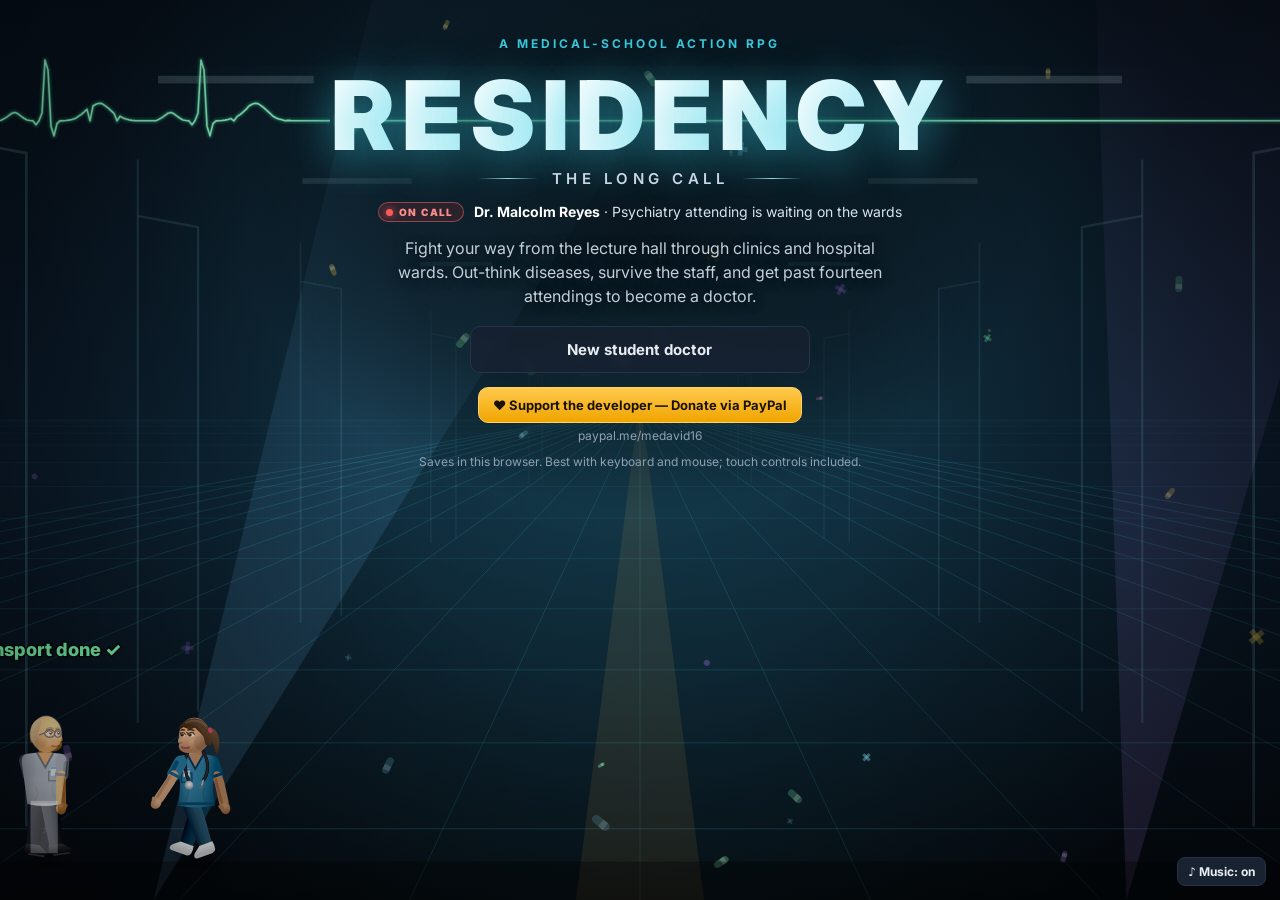
==== index.html @ 5d83636e "Residency: The Long Call — browser medical-school action RPG Playable single-file game (index.html) " ====
<!DOCTYPE html>
<html lang="en">
<head>
<meta charset="utf-8">
<meta name="viewport" content="width=device-width, initial-scale=1, maximum-scale=1">
<title>Residency — The Long Call</title>
<link rel="preconnect" href="https://fonts.googleapis.com">
<link href="https://fonts.googleapis.com/css2?family=Inter:wght@400;600;700;800;900&display=swap" rel="stylesheet">
<style>:root { --bg:#0b0f14; --card:#121a24; --card2:#182231; --line:#26344a; --text:#e8edf3; --muted:#8fa0b5; --acc:#38c6d9; --gold:#ffd54a; --bp:#c99bff; --red:#ff6b6b; --green:#42d392; }
* { box-sizing: border-box; }
html, body { margin: 0; height: 100%; background: var(--bg); color: var(--text); font-family: Inter, system-ui, -apple-system, Segoe UI, sans-serif; overflow: hidden; }
#game { position: fixed; inset: 0; display: block; cursor: none; }
.hidden { display: none !important; }
.screen { position: fixed; inset: 0; overflow: auto; z-index: 5; background: radial-gradient(1200px 700px at 30% 0%, #16304a 0%, #0b0f14 60%); }
.center { display: flex; align-items: center; justify-content: center; padding: 20px; }
h1, h2, h3, h4 { margin: 0 0 10px; }
h2 { font-size: 22px; } h3 { font-size: 15px; color: #cfd9e5; } h4 { font-size: 13px; color: var(--muted); margin-top: 14px; }
p { line-height: 1.5; margin: 8px 0; }
.muted { color: var(--muted); } .small { font-size: 12px; }
.gold { color: var(--gold); font-weight: 800; } .bp { color: var(--bp); font-weight: 800; }
.row { display: flex; gap: 8px; align-items: center; flex-wrap: wrap; margin-top: 10px; }
.row.end { justify-content: flex-end; }
.col { display: flex; flex-direction: column; gap: 10px; margin-top: 14px; }
.col.narrow { max-width: 340px; margin: 18px auto 10px; }
.grow { flex: 1; }
.btn { font: 700 13px Inter, system-ui, sans-serif; color: var(--text); background: var(--card2); border: 1px solid var(--line); border-radius: 10px; padding: 9px 14px; cursor: pointer; transition: transform .06s, background .15s, border-color .15s; }
.btn:hover:not(:disabled) { background: #20304a; border-color: #3a5170; }
.btn:active:not(:disabled) { transform: translateY(1px); }
.btn:disabled { opacity: .45; cursor: not-allowed; }
.btn.primary { background: linear-gradient(180deg, #2fb5c8, #1e8798); border-color: #38c6d9; color: #04161a; }
.btn.primary:hover:not(:disabled) { background: linear-gradient(180deg, #46cfe1, #2398ab); }
.btn.danger { background: #3a1820; border-color: #6b2a36; color: #ffb3bd; }
.btn.big { padding: 13px 18px; font-size: 15px; }
.btn.small { padding: 6px 10px; font-size: 12px; border-radius: 8px; }
.btn.on { border-color: var(--green); color: #9ff0c8; }
.pip { display: inline-block; background: var(--gold); color: #1a1400; border-radius: 99px; padding: 0 7px; font-size: 11px; margin-left: 4px; }

/* title */
.title-card { text-align: center; max-width: 660px; }
.eyebrow { letter-spacing: .25em; text-transform: uppercase; font-size: 12px; color: var(--acc); font-weight: 700; }
.logo { font-size: clamp(48px, 10vw, 96px); font-weight: 900; letter-spacing: .06em; margin: 6px 0 0; background: linear-gradient(180deg, #ffffff, #8fd9e6); -webkit-background-clip: text; background-clip: text; color: transparent; text-shadow: 0 10px 40px rgba(56,198,217,.25); }
.tag { font-size: 18px; color: #c9d6e3; font-weight: 600; margin-top: -4px; }
#title-art { width: min(600px, 92vw); height: auto; margin: 6px auto 0; display: block; }
.lede { color: #c2cfdc; max-width: 520px; margin: 4px auto; }

/* create */
.create-card { background: var(--card); border: 1px solid var(--line); border-radius: 16px; padding: 22px; width: min(720px, 96vw); box-shadow: 0 20px 60px rgba(0,0,0,.5); }
.create-grid { display: grid; grid-template-columns: 200px 1fr; gap: 22px; align-items: start; }
#cr-preview { background: #0e151e; border-radius: 12px; border: 1px solid var(--line); width: 200px; height: 260px; }
.create-form label { display: block; font-weight: 700; font-size: 12px; color: var(--muted); margin: 10px 0 6px; text-transform: uppercase; letter-spacing: .08em; }
.create-form input { width: 100%; margin-top: 6px; padding: 10px 12px; border-radius: 10px; border: 1px solid var(--line); background: #0e151e; color: var(--text); font: 600 15px Inter, sans-serif; text-transform: none; letter-spacing: 0; }
.segs { display: flex; gap: 8px; } .seg { flex: 1; font: 700 14px Inter; padding: 10px; border-radius: 10px; border: 1px solid var(--line); background: #0e151e; color: var(--text); cursor: pointer; }
.seg.on { border-color: var(--acc); background: #12303a; }
.swatches { display: flex; gap: 8px; flex-wrap: wrap; }
.swatch { width: 32px; height: 32px; border-radius: 50%; border: 2px solid rgba(255,255,255,.15); cursor: pointer; }
.swatch.on { border-color: #fff; box-shadow: 0 0 0 3px rgba(56,198,217,.6); }
@media (max-width: 600px) { .create-grid { grid-template-columns: 1fr; } #cr-preview { margin: 0 auto; display: block; } }

/* campus */
#campus { padding: 18px clamp(12px, 3vw, 36px) 30px; }
.campus-top { display: flex; align-items: center; gap: 14px; background: var(--card); border: 1px solid var(--line); border-radius: 14px; padding: 10px 16px; }
#cp-avatar { width: 70px; height: 90px; }
.who .h { font-size: 20px; font-weight: 800; }
.xpbar { width: 240px; max-width: 50vw; height: 7px; background: #0e151e; border-radius: 9px; margin-top: 6px; overflow: hidden; }
#cp-xp { height: 100%; background: linear-gradient(90deg, #d4a017, #ffe08a); }
.curs { display: flex; gap: 18px; font-size: 18px; }
.campus-actions { display: flex; gap: 10px; flex-wrap: wrap; margin: 14px 0; }
.map-h { margin-top: 8px; }
#map { display: grid; grid-template-columns: repeat(auto-fill, minmax(210px, 1fr)); gap: 12px; }
.node { position: relative; text-align: left; display: flex; flex-direction: column; gap: 4px; padding: 14px 14px 12px; border-radius: 14px; border: 1px solid var(--line); background: linear-gradient(160deg, var(--card2), var(--card)); color: var(--text); cursor: pointer; min-height: 116px; overflow: hidden; }
.node::before { content: ''; position: absolute; left: 0; top: 0; bottom: 0; width: 4px; background: var(--acc); }
.node.locked { opacity: .5; cursor: default; filter: grayscale(.7); }
.node.next { border-color: var(--acc); box-shadow: 0 0 0 1px var(--acc), 0 10px 30px rgba(0,0,0,.35); animation: glow 2s ease-in-out infinite; }
.node.done:hover, .node.next:hover { transform: translateY(-2px); }
.node.final { background: linear-gradient(160deg, #2a1840, #141022); }
@keyframes glow { 50% { box-shadow: 0 0 0 1px var(--acc), 0 0 26px rgba(255,255,255,.12); } }
.n-idx { font-size: 11px; font-weight: 800; color: var(--muted); letter-spacing: .1em; }
.n-title { font-weight: 800; font-size: 15px; }
.n-sub { font-size: 12px; color: var(--muted); }
.n-state { margin-top: auto; font-size: 12px; font-weight: 700; color: #bfe9f0; }
.node.done .n-state { color: var(--green); }
.legend { margin-top: 14px; max-width: 760px; }

/* modal */
#modal { position: fixed; inset: 0; z-index: 30; background: rgba(4,8,12,.62); display: flex; align-items: center; justify-content: center; padding: 16px; backdrop-filter: blur(3px); }
.modal-card { background: var(--card); border: 1px solid var(--line); border-radius: 16px; padding: 22px; width: min(560px, 96vw); max-height: 92vh; overflow: auto; box-shadow: 0 30px 80px rgba(0,0,0,.6); animation: pop .18s ease-out; }
@keyframes pop { from { transform: scale(.96); opacity: 0; } }
.tips { padding-left: 18px; line-height: 1.6; color: #cdd8e4; }
.finale { font-size: 40px; font-weight: 900; background: linear-gradient(180deg, #fff, #ffd54a); -webkit-background-clip: text; background-clip: text; color: transparent; }
.rewards { display: grid; grid-template-columns: repeat(3, 1fr); gap: 8px; margin: 12px 0 6px; }
.rewards div { background: var(--card2); border: 1px solid var(--line); border-radius: 10px; padding: 10px; display: flex; flex-direction: column; gap: 2px; }
.rewards span { font-size: 11px; color: var(--muted); text-transform: uppercase; letter-spacing: .08em; }
.loot { padding-left: 18px; margin: 6px 0; font-weight: 700; }
.q-head { display: flex; align-items: center; gap: 8px; border-left: 4px solid var(--acc); padding-left: 10px; }
.q-badge { background: var(--red); color: #200; font-weight: 900; font-size: 11px; padding: 3px 7px; border-radius: 6px; letter-spacing: .08em; }
.q-text { font-size: 18px; font-weight: 700; margin: 14px 0; }
.q-timer { height: 6px; background: #0e151e; border-radius: 6px; overflow: hidden; margin-bottom: 12px; }
#q-bar { height: 100%; width: 100%; background: linear-gradient(90deg, #ff6b6b, #ffd54a); transition: width .1s linear; }
.q-opts { display: flex; flex-direction: column; gap: 8px; }
.qopt { text-align: left; font: 600 14px Inter, sans-serif; color: var(--text); background: var(--card2); border: 1px solid var(--line); border-radius: 10px; padding: 11px 12px; cursor: pointer; display: flex; gap: 10px; align-items: center; }
.qopt:hover:not(:disabled) { border-color: var(--acc); }
.qopt .k { width: 24px; height: 24px; border-radius: 6px; background: #0e151e; display: inline-flex; align-items: center; justify-content: center; font-weight: 800; flex: none; }
.qopt.ruled { opacity: .35; text-decoration: line-through; }
.qopt.right { border-color: var(--green); background: #12301f; }
.qopt.wrong { border-color: var(--red); background: #351519; }
#q-result .good, #q-result .bad { margin-top: 12px; padding: 10px 12px; border-radius: 10px; line-height: 1.45; }
#q-result .good { background: #12301f; border: 1px solid #1f6b43; }
#q-result .bad { background: #351519; border: 1px solid #6b2a36; }

/* panel */
#panel { position: fixed; inset: 0; z-index: 20; background: rgba(4,8,12,.7); display: flex; align-items: stretch; justify-content: center; padding: clamp(6px, 2vw, 24px); backdrop-filter: blur(3px); }
.panel-card { width: min(1280px, 100%); background: var(--card); border: 1px solid var(--line); border-radius: 16px; display: flex; flex-direction: column; overflow: hidden; box-shadow: 0 30px 80px rgba(0,0,0,.6); }
.tabs { display: flex; gap: 6px; align-items: center; padding: 10px 12px; border-bottom: 1px solid var(--line); flex-wrap: wrap; background: #0f161f; }
.tab { font: 700 13px Inter; color: var(--muted); background: transparent; border: 1px solid transparent; border-radius: 9px; padding: 8px 12px; cursor: pointer; }
.tab.on { color: var(--text); background: var(--card2); border-color: var(--line); }
.cur { font-size: 15px; margin: 0 8px; }
#panel-body { padding: 14px; overflow: auto; flex: 1; }
.icard { border: 1px solid var(--line); border-top: 3px solid var(--tc); background: #0f1720; border-radius: 10px; padding: 10px 12px; }
.iname { color: var(--tc); font-weight: 800; font-size: 15px; }
.imeta { font-size: 12px; color: var(--muted); margin-top: 2px; }
.istats { list-style: none; padding: 0; margin: 8px 0 0; font-size: 13px; color: #a6ffb5; line-height: 1.55; }
.gear-grid { display: grid; grid-template-columns: 300px 1fr 1fr; grid-template-rows: auto auto; gap: 14px; }
.paper { grid-row: span 2; background: var(--card2); border: 1px solid var(--line); border-radius: 12px; padding: 12px; }
#gear-avatar { display: block; margin: 0 auto 8px; width: 160px; height: 200px; }
.slots { display: grid; grid-template-columns: 1fr 1fr; gap: 6px; }
.slot { text-align: left; border: 1px solid var(--line); border-left: 3px solid var(--tc); background: #0f1720; border-radius: 8px; padding: 7px 8px; color: var(--text); cursor: pointer; display: flex; flex-direction: column; gap: 2px; min-height: 52px; }
.slot.sel, .bagitem.sel { outline: 2px solid var(--acc); }
.sl { font-size: 10px; text-transform: uppercase; letter-spacing: .08em; color: var(--muted); font-weight: 800; }
.sn { font-size: 12px; font-weight: 700; color: var(--tc); }
.detail { display: flex; flex-direction: column; gap: 10px; }
.cmp { opacity: .85; }
.bag { background: var(--card2); border: 1px solid var(--line); border-radius: 12px; padding: 12px; }
.bag h3 { display: flex; align-items: center; gap: 10px; }
.baglist { display: grid; grid-template-columns: repeat(auto-fill, minmax(170px, 1fr)); gap: 6px; max-height: 330px; overflow: auto; }
.bagitem { text-align: left; border: 1px solid var(--line); border-left: 3px solid var(--tc); background: #0f1720; border-radius: 8px; padding: 7px 9px; color: var(--tc); font: 700 12px Inter; cursor: pointer; display: flex; flex-direction: column; gap: 2px; }
.bagitem small { color: var(--muted); font-weight: 600; }
.sheet { grid-column: 2 / span 2; background: var(--card2); border: 1px solid var(--line); border-radius: 12px; padding: 12px; columns: 2; column-gap: 24px; }
.sheet h3, .sheet h4, .stat-chips { column-span: all; }
.srow { display: flex; justify-content: space-between; font-size: 13px; padding: 4px 0; border-bottom: 1px dashed #24324a; break-inside: avoid; }
.stat-chips { display: flex; flex-wrap: wrap; gap: 6px; }
.stat-chips span { background: #0f1720; border: 1px solid var(--line); border-radius: 99px; padding: 4px 10px; font-size: 12px; }
@media (max-width: 980px) { .gear-grid { grid-template-columns: 1fr; } .paper { grid-row: auto; } .sheet { grid-column: auto; columns: 1; } }

.talent-head { display: flex; flex-direction: column; gap: 6px; margin-bottom: 12px; align-items: flex-start; }
.trees { display: grid; grid-template-columns: repeat(4, minmax(230px, 1fr)); gap: 12px; }
@media (max-width: 1100px) { .trees { grid-template-columns: repeat(2, 1fr); } }
@media (max-width: 600px) { .trees { grid-template-columns: 1fr; } }
.tree { background: var(--card2); border: 1px solid var(--line); border-top: 3px solid var(--tc); border-radius: 12px; padding: 10px; }
.tree.complete { box-shadow: 0 0 0 1px var(--tc), 0 0 24px rgba(255,255,255,.06); }
.th { display: flex; gap: 10px; align-items: center; margin-bottom: 8px; }
.ti { font-size: 26px; } .tpts { margin-left: auto; font-weight: 900; color: var(--tc); }
.trow { border-top: 1px dashed #2a3a52; padding-top: 8px; margin-top: 8px; display: flex; flex-direction: column; gap: 6px; }
.treq { font-size: 10px; text-transform: uppercase; letter-spacing: .1em; color: var(--muted); font-weight: 800; }
.tnode { background: #0f1720; border: 1px solid var(--line); border-radius: 9px; padding: 8px 9px; }
.tnode.has { border-color: var(--tc); }
.tnode.active { background: linear-gradient(160deg, #142030, #0f1720); }
.tnode.locked { opacity: .55; }
.tn-top { display: flex; justify-content: space-between; gap: 6px; font-size: 13px; }
.rk { color: var(--tc); font-weight: 900; }
.tn-desc { font-size: 12px; color: #b8c6d6; margin-top: 3px; line-height: 1.4; }
.tnode .row { margin-top: 6px; }

.shop { display: grid; grid-template-columns: 1fr 320px; gap: 14px; }
@media (max-width: 900px) { .shop { grid-template-columns: 1fr; } }
.stock { display: grid; grid-template-columns: repeat(auto-fill, minmax(230px, 1fr)); gap: 10px; }
.stock .row { justify-content: space-between; }
.cons { display: flex; gap: 12px; align-items: center; background: #1c1610; border: 1px solid #4a3620; border-radius: 10px; padding: 10px 12px; margin-bottom: 12px; flex-wrap: wrap; }
.cons > div { flex: 1; min-width: 200px; }
.shop-sell { background: var(--card2); border: 1px solid var(--line); border-radius: 12px; padding: 12px; max-height: 70vh; overflow: auto; }
.sellrow { display: flex; justify-content: space-between; align-items: center; gap: 8px; padding: 6px 0; border-bottom: 1px dashed #24324a; font-size: 12px; color: var(--tc); font-weight: 700; }

.eff { color: #8fa0b5; font-weight: 600; font-size: 12px; margin-left: 4px; }
.stat-chips i { color: #8fd9e6; font-style: normal; font-size: 11px; }
.shop-head { display: flex; align-items: center; gap: 8px; flex-wrap: wrap; }
.shop-head h3 { margin: 0; }
.stock { grid-template-columns: repeat(auto-fill, minmax(210px, 1fr)); max-height: 66vh; overflow: auto; padding-right: 4px; }
.tablewrap { overflow-x: auto; }
.gtable { width: 100%; border-collapse: collapse; font-size: 13px; }
.gtable th { text-align: left; font-size: 11px; text-transform: uppercase; letter-spacing: .06em; color: var(--muted); padding: 8px; border-bottom: 1px solid var(--line); }
.gtable td { padding: 8px; border-bottom: 1px dashed #24324a; vertical-align: top; }
.gtable tr:hover td { background: #142030; }
.nowrap { white-space: nowrap; }
.guide-2 { display: grid; grid-template-columns: 1.2fr 1fr; gap: 18px; margin-top: 18px; }
@media (max-width: 900px) { .guide-2 { grid-template-columns: 1fr; } }
.music-btn { position: fixed; right: 14px; bottom: 14px; z-index: 40; }

.segs.wrap { flex-wrap: wrap; } .seg.sm { flex: 0 0 auto; padding: 7px 11px; font-size: 12px; }

.donate { display: inline-flex; align-items: center; gap: 6px; text-decoration: none; margin-top: 4px; background: linear-gradient(180deg, #ffc94d, #f0a500); border-color: #ffd36b; color: #1a1200; }
.donate:hover { background: linear-gradient(180deg, #ffd770, #f5b21f) !important; border-color: #ffe08a !important; }
.donate-url { margin-top: 4px; }

/* ---------- animated title ---------- */
#title { display: flex; flex-direction: column; align-items: center; justify-content: flex-start; padding: max(4vh, 18px) 16px calc(max(26px, 4.5vh) + 190px); background: #07111c; }
#title-bg { position: fixed; inset: 0; z-index: 0; display: block; }
#title .title-card { position: relative; z-index: 1; }
.logo { display: inline-flex; gap: .01em; transform-origin: 50% 60%; transition: transform .12s ease-out, filter .2s; }
.logo .lt { display: inline-block; background: linear-gradient(100deg, #ffffff 0%, #bff3fb 35%, #ffffff 45%, #7fd8e8 60%, #ffffff 100%); background-size: 300% 100%; -webkit-background-clip: text; background-clip: text; color: transparent; animation: shimmer 5s linear infinite; animation-delay: calc(var(--i) * -0.12s); filter: drop-shadow(0 6px 24px rgba(56,198,217,.35)); }
.logo.intro .lt { animation: dropin .7s cubic-bezier(.2,1.4,.4,1) both, shimmer 5s linear infinite; animation-delay: calc(var(--i) * 70ms), calc(var(--i) * -0.12s); }
.logo.beat { animation: beat .32s ease-out; }
@keyframes dropin { 0% { transform: translateY(-80px) scale(1.6) rotate(-8deg); opacity: 0; filter: blur(8px); } 100% { transform: none; opacity: 1; } }
@keyframes shimmer { from { background-position: 150% 0; } to { background-position: -150% 0; } }
@keyframes beat { 0% { transform: scale(1); } 18% { transform: scale(1.055); filter: drop-shadow(0 0 22px rgba(60,255,170,.55)); } 45% { transform: scale(.995); } 65% { transform: scale(1.02); } 100% { transform: scale(1); } }
.tag { display: flex; align-items: center; justify-content: center; gap: 14px; letter-spacing: .3em; text-transform: uppercase; font-size: 15px; animation: fadeup .8s .75s both; }
.tag-line { width: 60px; height: 1px; background: linear-gradient(90deg, transparent, #8fd9e6, transparent); }
.eyebrow { animation: fadeup .6s .1s both; }
.lede { animation: fadeup .8s .95s both; text-shadow: 0 2px 12px rgba(0,0,0,.8); }
#title .col, #title .donate, #title .donate-url, #title .muted.small { animation: fadeup .8s 1.1s both; }
@keyframes fadeup { from { opacity: 0; transform: translateY(14px); } }
#title-ticker { min-height: 30px; margin: 14px auto 2px; font-size: 14px; color: #d6e2ee; opacity: 0; transform: translateY(6px); transition: opacity .45s, transform .45s; }
#title-ticker.show { opacity: 1; transform: none; }
#title-ticker b { color: #ffffff; }
.oncall { display: inline-flex; align-items: center; gap: 6px; font-size: 10px; font-weight: 900; letter-spacing: .14em; color: #ff8a8a; border: 1px solid rgba(255,107,107,.5); background: rgba(255,60,60,.12); border-radius: 99px; padding: 3px 9px 3px 7px; margin-right: 6px; vertical-align: 1px; }
.oncall i { width: 7px; height: 7px; border-radius: 50%; background: #ff5a5a; box-shadow: 0 0 8px #ff5a5a; animation: blink 1s infinite; }
@keyframes blink { 50% { opacity: .25; } }
#title .btn.big { backdrop-filter: blur(4px); background: rgba(24,34,49,.82); }
#title .btn.primary.big { background: linear-gradient(180deg, #2fb5c8, #1e8798); }
#title-new:hover { box-shadow: 0 0 0 1px #38c6d9, 0 0 24px rgba(56,198,217,.35); }
.glowpulse { animation: glowpulse 2.2s ease-in-out infinite !important; }
@keyframes glowpulse { 50% { box-shadow: 0 0 0 1px #6fe3f3, 0 0 30px rgba(56,198,217,.55); } }
.donate { animation: none; }
@media (prefers-reduced-motion: reduce) { .logo .lt, .logo.intro .lt, .logo.beat { animation: none !important; } }
@media (max-height: 640px) { #title .lede { display: none; } }

#title .title-card::before { content: ''; position: absolute; inset: -40px -80px -30px; z-index: -1; background: radial-gradient(ellipse at 50% 45%, rgba(5,10,16,.72) 0%, rgba(5,10,16,.45) 45%, rgba(5,10,16,0) 72%); pointer-events: none; }
</style>
</head>
<body>
<canvas id="game"></canvas>

<section id="title" class="screen hidden-scroll">
  <canvas id="title-bg"></canvas>
  <div class="title-card">
    <div class="eyebrow">A medical-school action RPG</div>
    <h1 class="logo">RESIDENCY</h1>
    <div class="tag"><span class="tag-line"></span>The Long Call<span class="tag-line"></span></div>
    <div id="title-ticker"></div>
    <p class="lede">Fight your way from the lecture hall through clinics and hospital wards. Out-think diseases, survive the staff, and get past fourteen attendings to become a doctor.</p>
    <div class="col narrow">
      <button class="btn primary big hidden glowpulse" id="title-continue">Continue</button>
      <button class="btn big" id="title-new">New student doctor</button>
    </div>
    <a class="btn donate" href="https://paypal.me/medavid16" target="_blank" rel="noopener noreferrer">♥ Support the developer — Donate via PayPal</a>
    <p class="muted small donate-url">paypal.me/medavid16</p>
    <p class="muted small">Saves in this browser. Best with keyboard and mouse; touch controls included.</p>
  </div>
</section>

<section id="create" class="screen center hidden">
  <div class="create-card">
    <h2>Create your student doctor</h2>
    <div class="create-grid">
      <canvas id="cr-preview" width="200" height="260"></canvas>
      <div class="create-form">
        <label>Name<input id="cr-name" maxlength="22" autocomplete="off"></label>
        <label>Student</label><div id="cr-gender" class="segs"></div>
        <label>Skin tone</label><div id="cr-skin" class="swatches"></div>
        <label>Hair style</label><div id="cr-style" class="segs wrap"></div>
        <label>Hair color</label><div id="cr-hair" class="swatches"></div>
        <label>Scrubs</label><div id="cr-scrub" class="swatches"></div>
      </div>
    </div>
    <div class="row end"><button class="btn" id="cr-back">Back</button><button class="btn primary" id="cr-go">Start medical school</button></div>
  </div>
</section>

<section id="campus" class="screen hidden">
  <header class="campus-top">
    <canvas id="cp-avatar" width="70" height="90"></canvas>
    <div class="who"><div id="cp-name" class="h"></div><div id="cp-sub" class="muted small"></div><div class="xpbar"><div id="cp-xp"></div></div></div>
    <div class="grow"></div>
    <div class="curs"><span id="cp-money" class="gold"></span><span id="cp-bp" class="bp"></span></div>
  </header>
  <div class="campus-actions">
    <button class="btn primary" id="btn-next">▶ Next rotation</button>
    <button class="btn" id="btn-gear">Character & Gear</button>
    <button class="btn" id="btn-talents">Talents</button>
    <button class="btn" id="btn-shop">Shop</button>
    <span class="grow"></span>
    <button class="btn" id="btn-menu">Title screen</button>
  </div>
  <h3 class="map-h">Your path to becoming a doctor</h3>
  <div id="map"></div>
  <div class="legend muted small">Classroom → Clinics (Pediatrics, Psychiatry, Family Medicine) → Hospital rotations in a random order → Neurosurgery. Cleared rotations can be replayed for money, Brain Power and gear.</div>
</section>

<div id="hud-layer" class="hidden"></div>
<section id="panel" class="hidden"><div class="panel-card"><div id="panel-tabs" class="tabs"></div><div id="panel-body"></div></div></section>
<div id="modal" class="hidden"></div>
<button class="btn small music-btn music-label" id="music-btn" onclick="Music.start();Music.toggle()">♪ Music: on</button>

<script>
// ===================== RESIDENCY — GAME DATA =====================
'use strict';

const MAX_LEVEL = 30;           // level cap; 1 talent rank per level -> 30 ranks = 2 full trees
const TREE_POINTS = 15;         // ranks to complete one tree

// ---------- STATS (every gear piece rolls exactly 3) ----------
const STATS = {
  knowledge: { name: 'Knowledge', desc: '+1% damage per point', per: 1.0 },
  stamina:   { name: 'Stamina',   desc: '+5 max HP per point', per: 3.0 },
  insight:   { name: 'Insight',   desc: '+0.5% critical chance per point', per: 0.8 },
  dexterity: { name: 'Dexterity', desc: '+1% attack speed per point', per: 0.9 },
  focus:     { name: 'Focus',     desc: '+0.7% cooldown reduction per point (max 50%)', per: 0.8 },
  composure: { name: 'Composure', desc: '+0.5% damage reduction per point (max 60%)', per: 0.8 },
  reflexes:  { name: 'Reflexes',  desc: '+0.6% move speed per point', per: 0.8 },
  charisma:  { name: 'Charisma',  desc: '+1% money found per point', per: 1.2 },
  empathy:   { name: 'Empathy',   desc: '+0.15 HP regenerated per second per point', per: 1.0 },
};
const STAT_KEYS = Object.keys(STATS);
const STAT_INFO = {
  knowledge: { effect: v => `+${v}% damage`, does: 'Raises the damage of every attack and skill.', cap: 'None', talents: 'Evidence-Based, Sharp Scalpel' },
  stamina:   { effect: v => `+${v * 5} max HP`, does: 'Adds maximum health.', cap: 'None', talents: 'Empathy (+% max HP)' },
  insight:   { effect: v => `+${(v * 0.5).toFixed(1)}% crit chance`, does: 'Chance for a hit to critically strike (150% damage by default).', cap: '75% total crit chance', talents: 'Pattern Recognition, Lucid Recall (crit damage)' },
  dexterity: { effect: v => `+${v}% attack speed`, does: 'Fires your basic attack faster (base: 3 per second).', cap: 'None', talents: 'Steady Hands' },
  focus:     { effect: v => `+${(v * 0.7).toFixed(1)}% cooldown reduction`, does: 'Shortens skill cooldowns.', cap: '50% from gear, 60% with talents', talents: 'Pharmacokinetics' },
  composure: { effect: v => `+${(v * 0.5).toFixed(1)}% damage reduction`, does: 'Reduces all damage you take.', cap: '60% from gear, 70% with talents', talents: 'Sterile Field, Unflappable, Healing Presence' },
  reflexes:  { effect: v => `+${(v * 0.6).toFixed(1)}% move speed`, does: 'Makes you move faster, which helps you dodge.', cap: 'None', talents: 'Scrubbed In' },
  charisma:  { effect: v => `+${v}% money found`, does: 'Increases money dropped by enemies and bosses.', cap: 'None', talents: 'Shared Decision-Making' },
  empathy:   { effect: v => `+${(v * 0.15).toFixed(1)} HP/sec regen`, does: 'Regenerates health every second.', cap: 'None', talents: 'Active Listening' },
};

// ---------- GEAR ----------
const SLOTS = ['head', 'shirt', 'pants', 'shoes', 'stethoscope', 'wrist', 'ringL', 'ringR'];
const SLOT_NAMES = { head: 'Head', shirt: 'Shirt', pants: 'Pants', shoes: 'Shoes', stethoscope: 'Stethoscope', wrist: 'Wrist', ringL: 'Left Ring', ringR: 'Right Ring' };
// item "type" -> which slot(s) accept it
const ITEM_TYPES = {
  head:        { slots: ['head'],        bases: ['Bouffant Cap', 'Surgical Scrub Cap', 'LED Headlamp', 'ENT Head Mirror', 'Surgical Loupes'], favored: ['insight', 'focus', 'knowledge'] },
  shirt:       { slots: ['shirt'],       bases: ['Student Scrub Top', 'Short White Coat', 'Fluid-Resistant Scrub Top', 'Long White Coat', 'Lead Apron'], favored: ['stamina', 'composure', 'empathy'] },
  pants:       { slots: ['pants'],       bases: ['Drawstring Scrub Pants', 'Jogger Scrub Pants', 'Cargo Scrub Pants', 'Antimicrobial Scrub Pants', 'Isolation-Grade Scrub Pants'], favored: ['stamina', 'reflexes', 'composure'] },
  shoes:       { slots: ['shoes'],       bases: ['Disposable Shoe Covers', 'Nursing Sneakers', 'Hospital Clogs', 'Compression-Sock Runners', 'Orthopedic OR Clogs'], favored: ['reflexes', 'dexterity', 'stamina'] },
  stethoscope: { slots: ['stethoscope'], bases: ['Disposable Stethoscope', 'Single-Head Stethoscope', 'Dual-Head Stethoscope', 'Cardiology Stethoscope', 'Electronic Stethoscope'], favored: ['knowledge', 'insight', 'dexterity'] },
  wrist:       { slots: ['wrist'],       bases: ['Silicone Wristband', 'Watch with Second Hand', 'Activity Tracker', 'Carpal Tunnel Brace', 'Pager-Sync Smartwatch'], favored: ['dexterity', 'focus', 'reflexes'] },
  ring:        { slots: ['ringL', 'ringR'], bases: ['Silicone Surgeon Band', 'Caduceus Ring', 'Pulse-Oximeter Ring', 'Rod of Asclepius Ring', 'Sleep-Tracking Smart Ring'], favored: ['charisma', 'empathy', 'insight'] },
};
const LEGENDARIES = {
  head: ["Cushing's Loupes"], shirt: ["Osler's White Coat"], pants: ["Halsted's Residency Scrubs"],
  shoes: ['Clogs of the 36-Hour Call'], stethoscope: ["Laennec's Wooden Cylinder"],
  wrist: ["Apgar's Stopwatch"], ring: ['Signet of Asclepius', "Hygieia's Band"],
};
const MAGIC_PREFIX = ['Sterile', 'Autoclaved', 'Hypoallergenic', 'Antimicrobial', 'Ergonomic', 'Evidence-Based', 'Fluid-Resistant', 'Latex-Free'];
const RARE_SUFFIX = ['of the Night Float', 'of Grand Rounds', 'of the Chief Resident', 'of Triage', 'of the Code Team', 'of Clinical Excellence', 'of the Golden Hour', 'of Morbidity & Mortality'];
const TIERS = [
  { name: 'Normal',    color: '#c9ced6', mult: 1.0, price: 1,   weight: 73 },
  { name: 'Magic',     color: '#5aa2ff', mult: 1.5, price: 2.6, weight: 12 },
  { name: 'Rare',      color: '#ffd54a', mult: 2.2, price: 6,   weight: 8 },
  { name: 'Legendary', color: '#ff8a2a', mult: 3.2, price: 16,  weight: 4 },
];

// ---------- CONSUMABLES (bought with money) ----------
const CONSUMABLES = [
  { id: 'coffee', name: 'Call-Room Coffee', desc: 'Restores 35% HP (press Q). Carry up to 5.', price: 25 },
];

// ---------- TALENT TREES (bought with Brain Power) ----------
// Row requirement = ranks already spent in that tree. Costs rise per row.
const ROW_REQ = [0, 3, 7, 14];
const ROW_COST = [2, 3, 4, 6];
const TREES = [
  { id: 'diag', name: 'Diagnostician', color: '#4fa3ff', icon: '🧠', blurb: 'Critical hits, damage, and an edge when attendings pimp you.',
    nodes: [
      { id: 'pattern', row: 0, name: 'Pattern Recognition', max: 3, desc: r => `+${5*r}% critical chance` },
      { id: 'ebm',     row: 0, name: 'Evidence-Based',      max: 3, desc: r => `+${6*r}% all damage` },
      { id: 'ddx',     row: 1, name: 'Differential Diagnosis', max: 1, active: true, desc: () => 'ACTIVE: Mark every enemy near you for 6s. Marked enemies take +40% damage. 14s cooldown.' },
      { id: 'pearls',  row: 1, name: 'Clinical Pearls',     max: 3, desc: r => `+${10*r}% Brain Power found, +${4*r}s to answer attending questions` },
      { id: 'ruleout', row: 2, name: 'Rule Out',            max: 2, desc: r => `Eliminate ${r} wrong answer${r>1?'s':''} on every attending question` },
      { id: 'recall',  row: 2, name: 'Lucid Recall',        max: 2, desc: r => `+${25*r}% critical damage` },
      { id: 'grand',   row: 3, name: 'Grand Rounds',        max: 1, active: true, desc: () => 'ULTIMATE: Fire 18 piercing knowledge bolts in every direction (300% damage each). 20s cooldown.' },
    ] },
  { id: 'surg', name: 'Surgeon', color: '#ff5a5a', icon: '🔪', blurb: 'Fast hands, dashes, and close-quarters scalpel work.',
    nodes: [
      { id: 'steady',  row: 0, name: 'Steady Hands',   max: 3, desc: r => `+${8*r}% attack speed` },
      { id: 'sharp',   row: 0, name: 'Sharp Scalpel',  max: 3, desc: r => `+${12*r}% scalpel skill damage, +${4*r}% all damage` },
      { id: 'incision',row: 1, name: 'Incision',       max: 1, active: true, desc: () => 'ACTIVE: Dash toward the cursor, slicing everything in your path (250% damage). 6s cooldown.' },
      { id: 'sterile', row: 1, name: 'Sterile Field',  max: 3, desc: r => `+${4*r}% damage reduction` },
      { id: 'hemo',    row: 2, name: 'Hemostasis',     max: 2, desc: r => `Scalpel hits heal you for ${1.5*r}% max HP` },
      { id: 'scrubbed',row: 2, name: 'Scrubbed In',    max: 2, desc: r => `+${8*r}% move speed` },
      { id: 'suture',  row: 3, name: 'Suture Storm',   max: 1, active: true, desc: () => 'ULTIMATE: Spin for 3s, slashing all nearby enemies 8 times per second. 18s cooldown.' },
    ] },
  { id: 'bed', name: 'Bedside Manner', color: '#42d392', icon: '🤝', blurb: 'Survive the long shifts: health, healing, and calming the crowd.',
    nodes: [
      { id: 'empath',  row: 0, name: 'Empathy',            max: 3, desc: r => `+${10*r}% max HP` },
      { id: 'listen',  row: 0, name: 'Active Listening',   max: 3, desc: r => `Regenerate ${(0.4*r).toFixed(1)}% max HP per second` },
      { id: 'reassure',row: 1, name: 'Reassurance',        max: 1, active: true, desc: () => 'ACTIVE: Calm everyone near you — enemies are stunned for 2.5s. 12s cooldown.' },
      { id: 'sdm',     row: 1, name: 'Shared Decision-Making', max: 3, desc: r => `+${10*r}% money found` },
      { id: 'alliance',row: 2, name: 'Therapeutic Alliance', max: 2, desc: r => `Coffee heals ${25*r}% more` },
      { id: 'compose', row: 2, name: 'Unflappable',        max: 2, desc: r => `${10*r}% chance to ignore incoming damage` },
      { id: 'presence',row: 3, name: 'Healing Presence',   max: 1, active: true, desc: () => 'ULTIMATE: Heal 40% HP and take 50% less damage for 6s. 25s cooldown.' },
    ] },
  { id: 'pharm', name: 'Pharmacology', color: '#b57bff', icon: '💊', blurb: 'Ranged spread, damage over time, and shorter cooldowns.',
    nodes: [
      { id: 'pk',      row: 0, name: 'Pharmacokinetics', max: 3, desc: r => `-${6*r}% skill cooldowns` },
      { id: 'bioavail',row: 0, name: 'Bioavailability',  max: 3, desc: r => `+${8*r}% basic attack damage` },
      { id: 'spray',   row: 1, name: 'Broad-Spectrum Spray', max: 1, active: true, desc: () => 'ACTIVE: Fire a cone of 9 pills (90% damage each) that poison targets for 3s. 5s cooldown.' },
      { id: 'halflife',row: 1, name: 'Half-Life',        max: 3, desc: r => `Poison deals +${20*r}% damage and lasts longer` },
      { id: 'loading', row: 2, name: 'Loading Dose',     max: 2, desc: r => `Basic attacks fire ${r} extra projectile${r>1?'s':''}` },
      { id: 'synergy', row: 2, name: 'Drug Synergy',     max: 2, desc: r => `+${10*r}% damage to poisoned enemies` },
      { id: 'codecart',row: 3, name: 'Code Cart',        max: 1, active: true, desc: () => 'ULTIMATE: Drop a medication cloud at the cursor for 5s that damages and slows enemies. 20s cooldown.' },
    ] },
];
const ACTIVE_SKILLS = {
  ddx:      { name: 'Differential Diagnosis', cd: 14, icon: '🔍', tree: 'diag' },
  grand:    { name: 'Grand Rounds',           cd: 20, icon: '📚', tree: 'diag' },
  incision: { name: 'Incision',               cd: 6,  icon: '🔪', tree: 'surg' },
  suture:   { name: 'Suture Storm',           cd: 18, icon: '🌀', tree: 'surg' },
  reassure: { name: 'Reassurance',            cd: 12, icon: '🫶', tree: 'bed' },
  presence: { name: 'Healing Presence',       cd: 25, icon: '✚',  tree: 'bed' },
  spray:    { name: 'Broad-Spectrum Spray',   cd: 5,  icon: '💊', tree: 'pharm' },
  codecart: { name: 'Code Cart',              cd: 20, icon: '🧪', tree: 'pharm' },
};

// ---------- ENEMIES (hospital personnel, patients) ----------
// look: palette used by the renderer. beh: AI behavior.
const ENEMIES = {
  patient:     { name: 'Patient',               hp: 34, spd: 70,  dmg: 8,  beh: 'melee', look: { top: '#a9c8e8', bottom: '#a9c8e8', gown: true }, xp: 10, cash: 4, cured: 'Treated ✓' },
  stdpatient:  { name: 'Standardized Patient',  hp: 28, spd: 80,  dmg: 6,  beh: 'melee', look: { top: '#7a8a9e', bottom: '#3b4250' }, xp: 8, cash: 3, cured: 'Case closed ✓', attack: 'Vague History' },
  classmate:   { name: 'Gunner Classmate',      hp: 24, spd: 85,  dmg: 6,  beh: 'ranged', range: 260, rate: 1.8, proj: { name: 'Gunner Question', color: '#ffd54a', spd: 300, r: 6 }, look: { top: '#4b6b4f', bottom: '#2f3540', backpack: true }, xp: 8, cash: 3, cured: 'Out-studied ✓' },
  nurse:       { name: 'Charge Nurse',          hp: 30, spd: 95,  dmg: 6,  beh: 'ranged', range: 280, rate: 1.4, proj: { name: 'Page', color: '#7fe3ff', spd: 420, r: 5 }, look: { top: '#1f3a6b', bottom: '#1f3a6b' }, xp: 11, cash: 4, cured: 'Orders clarified ✓' },
  ma:          { name: 'Medical Assistant',     hp: 26, spd: 100, dmg: 5,  beh: 'melee', look: { top: '#6a4a9e', bottom: '#6a4a9e' }, xp: 9, cash: 3, cured: 'Rooming done ✓', attack: 'Patient Roomed!' },
  family:      { name: 'Family Member',         hp: 60, spd: 65,  dmg: 11, beh: 'melee', look: { top: 'random', bottom: '#384152' }, xp: 14, cash: 6, cured: 'Updated & satisfied ✓', attack: 'Demands an Update!' },
  pharmacist:  { name: 'Pharmacist',            hp: 32, spd: 80,  dmg: 7,  beh: 'ranged', range: 300, rate: 2.0, proj: { name: 'Drug Interaction Alert', color: '#7dff9b', spd: 300, r: 7, slow: 0.5 }, look: { top: '#f2f4f7', bottom: '#2b5c45', coat: true }, xp: 12, cash: 5, cured: 'Order verified ✓' },
  labtech:     { name: 'Lab Technician',        hp: 30, spd: 80,  dmg: 9,  beh: 'lobber', range: 320, rate: 2.4, proj: { name: 'Hemolyzed Sample', color: '#d0304a', spd: 260, r: 7 }, look: { top: '#7b3fa0', bottom: '#7b3fa0' }, xp: 12, cash: 5, cured: 'Sample accepted ✓' },
  radtech:     { name: 'Radiology Technician',  hp: 38, spd: 70,  dmg: 14, beh: 'zoner', range: 360, rate: 3.0, look: { top: '#5d6670', bottom: '#2c3e5c', apron: true }, xp: 14, cash: 5, cured: 'Images acquired ✓', attack: 'Radiation Zone' },
  phleb:       { name: 'Phlebotomist',          hp: 26, spd: 125, dmg: 7,  beh: 'melee', drain: true, look: { top: '#7a1f2b', bottom: '#7a1f2b' }, xp: 11, cash: 4, cured: 'Draw complete ✓', attack: 'Needle Stick' },
  exec:        { name: 'Hospital Executive',    hp: 44, spd: 75,  dmg: 8,  beh: 'ranged', range: 300, rate: 2.2, proj: { name: 'Budget Cut', color: '#9cff6b', spd: 330, r: 8, steal: true }, look: { top: '#1c1f26', bottom: '#1c1f26', suit: '#b3202a' }, xp: 16, cash: 12, cured: 'Metrics met ✓' },
  lawyer:      { name: 'Malpractice Attorney',  hp: 70, spd: 70,  dmg: 9,  beh: 'ranged', range: 320, rate: 2.0, proj: { name: 'Subpoena', color: '#fff3c4', spd: 360, r: 7, root: 0.9 }, look: { top: '#3a3d45', bottom: '#3a3d45', suit: '#2c5aa0', briefcase: true }, xp: 22, cash: 10, cured: 'Case dismissed ✓', elite: true },
  insurance:   { name: 'Insurance Reviewer',    hp: 36, spd: 65,  dmg: 4,  beh: 'ranged', range: 300, rate: 3.0, proj: { name: 'Prior Auth Denied', color: '#ff9f43', spd: 280, r: 8, root: 1.4 }, look: { top: '#c9b48a', bottom: '#4a4237' }, xp: 13, cash: 5, cured: 'Approved ✓' },
  casemgr:     { name: 'Case Manager',          hp: 40, spd: 90,  dmg: 8,  beh: 'melee', look: { top: '#1f7f7a', bottom: '#2a2f3a' }, xp: 12, cash: 5, cured: 'Discharge planned ✓', attack: 'Discharge by Noon!' },
  rt:          { name: 'Respiratory Therapist', hp: 32, spd: 85,  dmg: 7,  beh: 'ranged', range: 260, rate: 1.6, proj: { name: 'Nebulizer Mist', color: '#c8f0ff', spd: 260, r: 9 }, look: { top: '#3c7a5a', bottom: '#3c7a5a' }, xp: 12, cash: 4, cured: 'Airway secured ✓' },
  transporter: { name: 'Patient Transporter',   hp: 40, spd: 80,  dmg: 12, beh: 'charger', look: { top: '#6b7280', bottom: '#2a2f3a' }, xp: 13, cash: 4, cured: 'Transport done ✓', attack: 'Gurney Rush' },
  clerk:       { name: 'Unit Clerk',            hp: 28, spd: 80,  dmg: 5,  beh: 'ranged', range: 280, rate: 1.5, proj: { name: 'Missing Signature', color: '#ffffff', spd: 340, r: 5 }, look: { top: '#8a5a8f', bottom: '#2a2f3a' }, xp: 10, cash: 4, cured: 'Chart signed ✓' },
  resident:    { name: 'Resident',              hp: 40, spd: 100, dmg: 8,  beh: 'melee', look: { top: '#7fb2d9', bottom: '#7fb2d9' }, xp: 10, cash: 3, cured: 'Signed out ✓', attack: 'Scut Work' },
};

// ---------- SPECIALTIES / BOSSES ----------
// patterns: ring, volley, dash, summon, zones, spiral
const SPECIALTIES = {
  peds: { name: 'Pediatrics', boss: 'Dr. Rosa Alvarez', setting: 'clinic', place: "Children's Clinic", accent: '#ffb347',
    diseases: ['Croup', 'RSV Bronchiolitis', 'Acute Otitis Media', 'Hand-Foot-Mouth', 'Strep Pharyngitis', 'Gastroenteritis'],
    staff: ['patient', 'patient', 'family', 'ma', 'nurse', 'phleb'],
    attacks: { ring: 'Vaccine Schedule', volley: 'Growth Chart Volley', summon: 'Toddler Tantrum', zones: 'Sticker Reward' },
    q: [
      { q: 'Most common cause of bronchiolitis in infants?', a: ['Respiratory syncytial virus', 'Influenza A', 'Haemophilus influenzae type b', 'Mycoplasma pneumoniae'], why: 'RSV is the leading cause of bronchiolitis in infants.' },
      { q: 'A "steeple sign" on AP neck X-ray suggests:', a: ['Croup', 'Epiglottitis', 'Foreign body aspiration', 'Retropharyngeal abscess'], why: 'Subglottic narrowing (steeple sign) is classic for croup; epiglottitis shows a "thumbprint" sign.' },
      { q: 'First-line antibiotic for acute otitis media in a healthy toddler with no allergies?', a: ['High-dose amoxicillin', 'Azithromycin', 'Ciprofloxacin drops', 'Doxycycline'], why: 'High-dose amoxicillin is first-line for AOM when antibiotics are indicated.' },
      { q: 'Initial treatment for Kawasaki disease?', a: ['IVIG plus aspirin', 'Oral prednisone alone', 'Penicillin G', 'Observation only'], why: 'IVIG with aspirin reduces the risk of coronary artery aneurysms.' },
    ] },
  psych: { name: 'Psychiatry', boss: 'Dr. Malcolm Reyes', setting: 'clinic', place: 'Behavioral Health Unit', accent: '#9fa8ff',
    diseases: ['Delirium', 'Alcohol Withdrawal', 'Panic Attack', 'Serotonin Syndrome', 'Lithium Toxicity', 'Catatonia'],
    staff: ['patient', 'patient', 'nurse', 'family', 'pharmacist', 'casemgr'],
    attacks: { ring: 'Mental Status Exam', spiral: 'Flight of Ideas', summon: 'Group Therapy', volley: 'Free Association' },
    q: [
      { q: 'Clozapine requires regular monitoring of:', a: ['Absolute neutrophil count', 'Serum amylase', 'Vitamin B12', 'Urine osmolality'], why: 'Clozapine can cause agranulocytosis, so the ANC is monitored.' },
      { q: 'Hyperreflexia and inducible clonus after starting a new serotonergic drug suggest:', a: ['Serotonin syndrome', 'Neuroleptic malignant syndrome', 'Malignant hyperthermia', 'Anticholinergic toxicity'], why: 'Clonus/hyperreflexia with rapid onset favors serotonin syndrome; NMS shows lead-pipe rigidity.' },
      { q: 'Preferred drug class for acute alcohol withdrawal?', a: ['Benzodiazepines', 'Typical antipsychotics', 'Opioids', 'SSRIs'], why: 'Benzodiazepines treat withdrawal symptoms and prevent seizures and DTs.' },
      { q: 'Besides lithium levels, which labs are monitored on long-term lithium?', a: ['Renal and thyroid function', 'Liver enzymes and lipase', 'CK and troponin', 'Ferritin and B12'], why: 'Lithium can cause hypothyroidism and nephrogenic diabetes insipidus/CKD.' },
    ] },
  fm: { name: 'Family Medicine', boss: 'Dr. Linda Park', setting: 'clinic', place: 'Family Health Center', accent: '#6fd18f',
    diseases: ['Hypertension', 'Type 2 Diabetes', 'COPD Exacerbation', 'Low Back Pain', 'Acute Sinusitis', 'Gout Flare'],
    staff: ['patient', 'patient', 'ma', 'family', 'insurance', 'pharmacist', 'clerk'],
    attacks: { ring: 'Preventive Screening', volley: 'Fifteen-Minute Visit', zones: 'Annual Wellness Check', summon: 'Walk-In Rush', dash: 'Continuity of Care' },
    q: [
      { q: 'Per USPSTF, average-risk colorectal cancer screening begins at age:', a: ['45', '40', '50', '55'], why: 'USPSTF lowered the starting age to 45 in 2021.' },
      { q: 'HbA1c threshold diagnostic of diabetes:', a: ['≥ 6.5%', '≥ 5.7%', '≥ 6.0%', '≥ 7.0%'], why: '5.7–6.4% is prediabetes; ≥6.5% (confirmed) is diabetes.' },
      { q: 'Under the Ottawa ankle rules, an X-ray is indicated for:', a: ['Bone tenderness at the posterior edge or tip of a malleolus', 'Any ankle swelling', 'Bruising over the lateral ankle', 'Pain with passive dorsiflexion only'], why: 'Malleolar-zone pain plus posterior-edge/tip tenderness or inability to bear weight for 4 steps.' },
      { q: '2017 ACC/AHA definition of stage 1 hypertension:', a: ['130–139 / 80–89 mmHg', '120–129 / <80 mmHg', '140–159 / 90–99 mmHg', '≥ 160 / ≥ 100 mmHg'], why: 'Stage 1 is 130–139 systolic or 80–89 diastolic.' },
    ] },
  ent: { name: 'Otolaryngology (ENT)', boss: 'Dr. Arjun Mehta', setting: 'hospital', place: 'ENT Clinic & OR', accent: '#ffd36b',
    diseases: ['Epistaxis', 'Peritonsillar Abscess', 'Otitis Externa', 'BPPV', 'Chronic Sinusitis'],
    staff: ['patient', 'patient', 'nurse', 'radtech', 'family', 'clerk'],
    attacks: { ring: 'Weber & Rinne', volley: 'Nasal Packing', zones: 'Tympanometry', spiral: 'Vertigo Spin' },
    q: [
      { q: 'Most common site of anterior epistaxis?', a: ["Kiesselbach's plexus", 'Sphenopalatine artery', 'Inferior turbinate', 'Posterior ethmoid artery'], why: "Kiesselbach's plexus on the anterior septum causes ~90% of nosebleeds." },
      { q: 'Weber test lateralizes to the affected ear in:', a: ['Conductive hearing loss', 'Sensorineural hearing loss', 'Normal hearing', 'Presbycusis'], why: 'In conductive loss, bone-conducted sound is heard louder in the affected ear.' },
      { q: 'Classic exam finding in peritonsillar abscess:', a: ['Uvula deviated away from the affected side', 'Bilateral tonsillar exudates only', 'Drooling with tripod position', 'Uvula deviated toward the affected side'], why: 'The abscess pushes the uvula to the contralateral side; trismus and "hot potato" voice are common.' },
      { q: 'Most common organism in acute otitis externa?', a: ['Pseudomonas aeruginosa', 'Streptococcus pneumoniae', 'Moraxella catarrhalis', 'Candida albicans'], why: 'Pseudomonas and S. aureus dominate "swimmer\'s ear".' },
    ] },
  obgyn: { name: 'Obstetrics & Gynecology', boss: 'Dr. Grace Okafor', setting: 'hospital', place: 'Labor & Delivery', accent: '#ff8fc8',
    diseases: ['Preeclampsia', 'Hyperemesis Gravidarum', 'Ectopic Pregnancy', 'PCOS', 'Gestational Diabetes'],
    staff: ['patient', 'patient', 'nurse', 'family', 'family', 'labtech', 'lawyer'],
    attacks: { ring: 'Contraction Wave', volley: 'Fundal Height', summon: 'Family Waiting Room', zones: 'Fetal Monitoring' },
    q: [
      { q: 'First-line agent for seizure prophylaxis in preeclampsia with severe features?', a: ['Magnesium sulfate', 'Phenytoin', 'Lorazepam', 'Levetiracetam'], why: 'Magnesium sulfate prevents and treats eclamptic seizures.' },
      { q: 'Periconceptional folic acid reduces the risk of:', a: ['Neural tube defects', 'Cleft lip only', 'Congenital heart block', 'Down syndrome'], why: 'Folic acid supplementation reduces neural tube defects.' },
      { q: 'Routine screening for gestational diabetes is usually performed at:', a: ['24–28 weeks', '8–12 weeks', '32–36 weeks', 'At delivery'], why: 'Routine screening happens at 24–28 weeks (earlier if high risk).' },
      { q: 'An Rh-negative, unsensitized patient routinely receives anti-D immune globulin at:', a: ['28 weeks and within 72 h after delivery of an Rh+ infant', 'Only at the first prenatal visit', '12 weeks only', 'Only if the father is Rh-negative'], why: 'Prophylaxis at ~28 weeks and postpartum prevents alloimmunization.' },
    ] },
  cards: { name: 'Cardiology', boss: 'Dr. Henry Castellano', setting: 'hospital', place: 'Cardiac Cath Lab', accent: '#ff5d6c',
    diseases: ['Atrial Fibrillation', 'STEMI', 'CHF Exacerbation', 'Pericarditis', 'Aortic Stenosis'],
    staff: ['patient', 'patient', 'nurse', 'radtech', 'pharmacist', 'exec', 'family'],
    attacks: { ring: 'Twelve-Lead Burst', spiral: 'Torsades Spiral', dash: 'Door-to-Balloon', volley: 'Ejection Fraction' },
    q: [
      { q: 'ST elevation in leads II, III and aVF indicates which MI territory?', a: ['Inferior', 'Anterior', 'Lateral', 'Posterior only'], why: 'II, III, aVF look at the inferior wall (usually the RCA).' },
      { q: 'Which drug has a proven mortality benefit in HFrEF?', a: ['Spironolactone', 'Furosemide', 'Digoxin', 'Amlodipine'], why: 'MRAs reduce mortality; loop diuretics relieve symptoms only.' },
      { q: 'The CHA₂DS₂-VASc score estimates:', a: ['Stroke risk in atrial fibrillation', 'Bleeding risk on warfarin', '10-year ASCVD risk', 'Pretest probability of PE'], why: 'It guides anticoagulation in AF; HAS-BLED estimates bleeding risk.' },
      { q: 'Most common sustained cardiac arrhythmia in adults?', a: ['Atrial fibrillation', 'Ventricular tachycardia', 'Atrial flutter', 'Wolff-Parkinson-White'], why: 'AF is the most common sustained arrhythmia.' },
    ] },
  em: { name: 'Emergency Medicine', boss: 'Dr. Tasha Brooks', setting: 'hospital', place: 'Emergency Department', accent: '#ff7a3d',
    diseases: ['Anaphylaxis', 'Opioid Overdose', 'DKA', 'Sepsis', 'Acetaminophen Overdose'],
    staff: ['patient', 'patient', 'patient', 'nurse', 'transporter', 'family', 'rt', 'lawyer'],
    attacks: { ring: 'Mass Casualty', dash: 'Trauma Activation', summon: 'Waiting Room Surge', zones: 'Triage Zones', volley: 'Rapid Sequence' },
    q: [
      { q: 'Antidote for acetaminophen overdose?', a: ['N-acetylcysteine', 'Flumazenil', 'Fomepizole', 'Deferoxamine'], why: 'NAC replenishes glutathione; best within 8 hours of ingestion.' },
      { q: 'First-line treatment for anaphylaxis?', a: ['Intramuscular epinephrine', 'IV diphenhydramine', 'Oral prednisone', 'Inhaled albuterol'], why: 'IM epinephrine in the anterolateral thigh is first-line; delays increase mortality.' },
      { q: 'Which rhythms are shockable in cardiac arrest?', a: ['VF and pulseless VT', 'Asystole and PEA', 'Sinus bradycardia', 'All of the above'], why: 'Only VF and pulseless VT are shockable.' },
      { q: 'Reversal agent for opioid overdose?', a: ['Naloxone', 'Atropine', 'Physostigmine', 'Protamine'], why: 'Naloxone is a competitive opioid receptor antagonist.' },
    ] },
  surg: { name: 'General Surgery', boss: 'Dr. Victor Hale', setting: 'hospital', place: 'Surgical Ward & OR', accent: '#4fd1c5',
    diseases: ['Appendicitis', 'Cholecystitis', 'Small Bowel Obstruction', 'Incarcerated Hernia', 'Diverticulitis'],
    staff: ['patient', 'patient', 'nurse', 'transporter', 'labtech', 'exec', 'resident'],
    attacks: { dash: 'Midline Laparotomy', ring: 'Retractor Sweep', volley: 'Bovie Bolts', summon: 'Scrub Team' },
    q: [
      { q: "Positive Murphy's sign is most associated with:", a: ['Acute cholecystitis', 'Appendicitis', 'Pancreatitis', 'Diverticulitis'], why: 'Inspiratory arrest on RUQ palpation suggests cholecystitis.' },
      { q: 'Most common cause of small bowel obstruction in adults (developed countries)?', a: ['Postoperative adhesions', 'Hernias', 'Malignancy', 'Volvulus'], why: 'Adhesions from prior surgery cause most SBOs.' },
      { q: "Fever, RUQ pain and jaundice (Charcot's triad) suggest:", a: ['Ascending cholangitis', 'Biliary colic', 'Acute hepatitis', 'Pancreatic cancer'], why: "Add hypotension and confusion for Reynolds' pentad." },
      { q: "Tenderness at McBurney's point suggests:", a: ['Appendicitis', 'Ovarian torsion only', 'Cholecystitis', 'Peptic ulcer'], why: "McBurney's point is one-third from the ASIS to the umbilicus." },
    ] },
  derm: { name: 'Dermatology', boss: 'Dr. Naomi Sato', setting: 'hospital', place: 'Dermatology Suite', accent: '#f6a6b2',
    diseases: ['Cellulitis', 'Psoriasis', 'Melanoma', 'Herpes Zoster', 'Stevens-Johnson Syndrome'],
    staff: ['patient', 'patient', 'ma', 'pharmacist', 'insurance', 'labtech'],
    attacks: { ring: 'Dermatome Ring', zones: 'Cryotherapy', volley: 'Punch Biopsy', spiral: 'Christmas-Tree Spiral' },
    q: [
      { q: 'In the ABCDEs of melanoma, "E" stands for:', a: ['Evolving', 'Elevated', 'Erythematous', 'Eczematous'], why: 'Change in size, shape or color over time is a key warning sign.' },
      { q: 'Most common skin cancer overall?', a: ['Basal cell carcinoma', 'Squamous cell carcinoma', 'Melanoma', 'Merkel cell carcinoma'], why: 'BCC is the most common, and rarely metastasizes.' },
      { q: 'Herald patch followed by a "Christmas-tree" truncal rash:', a: ['Pityriasis rosea', 'Tinea versicolor', 'Guttate psoriasis', 'Secondary syphilis'], why: 'Classic pityriasis rosea; it is self-limited.' },
      { q: 'Flaccid intraepidermal bullae with a positive Nikolsky sign:', a: ['Pemphigus vulgaris', 'Bullous pemphigoid', 'Dermatitis herpetiformis', 'Porphyria cutanea tarda'], why: 'Pemphigus is intraepidermal (Nikolsky +); pemphigoid is subepidermal with tense bullae.' },
    ] },
  ortho: { name: 'Orthopedic Surgery', boss: 'Dr. Marcus Strand', setting: 'hospital', place: 'Ortho Trauma Bay', accent: '#c7d0dc',
    diseases: ['Scaphoid Fracture', 'ACL Tear', 'Hip Fracture', 'Compartment Syndrome', 'Septic Arthritis'],
    staff: ['patient', 'patient', 'radtech', 'radtech', 'transporter', 'nurse', 'lawyer'],
    attacks: { dash: 'Closed Reduction', zones: 'Bone Saw', ring: 'Cast Room', volley: 'Ortho Hammer' },
    q: [
      { q: 'Most commonly fractured carpal bone?', a: ['Scaphoid', 'Lunate', 'Hamate', 'Trapezium'], why: 'Snuffbox tenderness after a FOOSH = scaphoid until proven otherwise.' },
      { q: 'Snuffbox tenderness after a fall with a normal initial X-ray — best management?', a: ['Thumb spica splint and repeat imaging', 'Reassure and discharge', 'Elastic bandage only', 'Immediate ORIF'], why: 'Occult scaphoid fractures risk avascular necrosis; immobilize and re-image.' },
      { q: 'The Lachman test primarily evaluates the:', a: ['Anterior cruciate ligament', 'Posterior cruciate ligament', 'Medial meniscus', 'Lateral collateral ligament'], why: 'Lachman is the most sensitive exam maneuver for ACL tears.' },
      { q: 'Earliest, most sensitive sign of compartment syndrome?', a: ['Pain out of proportion / pain with passive stretch', 'Pulselessness', 'Paralysis', 'Pallor'], why: 'Pulselessness is a late finding; pain with passive stretch comes first.' },
    ] },
  anes: { name: 'Anesthesiology', boss: 'Dr. Ingrid Larsen', setting: 'or', place: 'Pre-Op & PACU', accent: '#8be0ff',
    diseases: ['Malignant Hyperthermia', 'Difficult Airway', 'Postop Nausea', 'Local Anesthetic Toxicity'],
    staff: ['patient', 'nurse', 'rt', 'pharmacist', 'transporter', 'resident'],
    attacks: { ring: 'Induction', spiral: 'Sevoflurane Swirl', zones: 'Nerve Block', summon: 'PACU Rush' },
    q: [
      { q: 'Specific treatment for malignant hyperthermia?', a: ['Dantrolene', 'Succinylcholine', 'Propofol', 'Neostigmine'], why: 'Dantrolene blocks calcium release from the sarcoplasmic reticulum.' },
      { q: 'Selective reversal agent for rocuronium?', a: ['Sugammadex', 'Naloxone', 'Flumazenil', 'Atropine'], why: 'Sugammadex encapsulates aminosteroid neuromuscular blockers.' },
      { q: 'The Mallampati classification assesses:', a: ['Anticipated difficulty of intubation', 'Cardiac risk', 'Depth of anesthesia', 'Postoperative nausea risk'], why: 'It grades oropharyngeal visibility to predict a difficult airway.' },
      { q: 'Succinylcholine is classically avoided (hyperkalemia risk) in patients with:', a: ['Major burns more than 24–48 hours old', 'Mild asthma', 'Well-controlled hypertension', 'Seasonal allergies'], why: 'Upregulated receptors after burns, crush injury or denervation cause K⁺ surges.' },
    ] },
  rads: { name: 'Radiology', boss: 'Dr. Owen Fitzgerald', setting: 'hospital', place: 'Imaging Department', accent: '#a0b4c8',
    diseases: ['Pneumothorax', 'Kidney Stone', 'Pulmonary Embolism', 'Pneumoperitoneum', 'Bowel Obstruction'],
    staff: ['patient', 'radtech', 'radtech', 'radtech', 'transporter', 'clerk'],
    attacks: { zones: 'Contrast Bolus', ring: 'CT Gantry', spiral: 'MRI Gradient', volley: 'Wet Read' },
    q: [
      { q: 'Preferred imaging for suspected kidney stone in a non-pregnant adult?', a: ['Non-contrast CT abdomen/pelvis', 'Contrast-enhanced MRI', 'Plain KUB only', 'Nuclear renal scan'], why: 'Low-dose non-contrast CT is most sensitive and specific.' },
      { q: 'Free air under the diaphragm on an upright chest X-ray suggests:', a: ['Perforated hollow viscus', 'Pleural effusion', 'Hiatal hernia', 'Atelectasis'], why: 'Pneumoperitoneum usually means perforation (or recent surgery).' },
      { q: 'Initial imaging of choice for suspected acute cholecystitis?', a: ['Right upper quadrant ultrasound', 'CT with contrast', 'HIDA scan first', 'ERCP'], why: 'Ultrasound first; HIDA if equivocal.' },
      { q: 'After an inconclusive ultrasound, best imaging for suspected appendicitis in pregnancy?', a: ['MRI without gadolinium', 'CT with IV contrast', 'Barium enema', 'Abdominal X-ray'], why: 'MRI avoids ionizing radiation and gadolinium is generally avoided in pregnancy.' },
    ] },
  im: { name: 'Internal Medicine', boss: 'Dr. Eleanor Whitfield', setting: 'hospital', place: 'Medicine Wards', accent: '#7fb2ff',
    diseases: ['Pneumonia', 'Hyperkalemia', 'Thyroid Storm', 'Acute Kidney Injury', 'Upper GI Bleed'],
    staff: ['patient', 'patient', 'nurse', 'pharmacist', 'casemgr', 'family', 'labtech', 'exec'],
    attacks: { ring: 'Morning Rounds', volley: 'Admission Orders', summon: 'Overnight Admits', spiral: 'Differential Spiral', zones: 'Problem List' },
    q: [
      { q: 'Hyperkalemia with peaked T waves — the first drug to give?', a: ['IV calcium gluconate', 'Sodium polystyrene sulfonate', 'Furosemide', 'Oral potassium binder only'], why: 'Calcium stabilizes the cardiac membrane; insulin/glucose then shift K⁺.' },
      { q: 'Most common bacterial cause of community-acquired pneumonia?', a: ['Streptococcus pneumoniae', 'Klebsiella pneumoniae', 'Pseudomonas aeruginosa', 'Legionella'], why: 'Pneumococcus remains the most commonly identified bacterial cause.' },
      { q: 'Low TSH with elevated free T4 indicates:', a: ['Primary hyperthyroidism', 'Primary hypothyroidism', 'Subclinical hypothyroidism', 'Euthyroid sick syndrome'], why: 'Excess thyroid hormone suppresses pituitary TSH.' },
      { q: 'Serum anion gap is calculated as:', a: ['Na⁺ − (Cl⁻ + HCO₃⁻)', 'Na⁺ + K⁺ − Cl⁻', '(Cl⁻ + HCO₃⁻) − Na⁺', '2 × Na⁺ + glucose/18'], why: 'Normal is roughly 8–12 mEq/L.' },
    ] },
  neuro: { name: 'Neurosurgery', boss: 'Dr. Adrian Voss', setting: 'or', place: 'Neurosurgical OR', accent: '#c084fc', final: true,
    diseases: ['Epidural Hematoma', 'Subdural Hematoma', 'Subarachnoid Hemorrhage', 'Hydrocephalus', 'Cauda Equina', 'Glioblastoma'],
    staff: ['patient', 'nurse', 'radtech', 'lawyer', 'exec', 'resident', 'family'],
    attacks: { ring: 'Craniotomy', spiral: 'Stereotactic Spiral', dash: 'Burr Hole Rush', zones: 'Gamma Knife', summon: 'Neuro ICU Team', volley: 'Glasgow Barrage' },
    q: [
      { q: 'Lucid interval with a biconvex (lens-shaped) hematoma on CT:', a: ['Epidural hematoma', 'Subdural hematoma', 'Subarachnoid hemorrhage', 'Intraparenchymal hemorrhage'], why: 'Usually middle meningeal artery injury; does not cross suture lines.' },
      { q: 'A crescent-shaped hematoma that crosses suture lines is typically from:', a: ['Torn bridging veins (subdural)', 'Middle meningeal artery', 'Ruptured berry aneurysm', 'Lenticulostriate arteries'], why: 'Subdural hematomas arise from bridging veins; common in elderly and alcohol use.' },
      { q: "Cushing's triad of raised intracranial pressure:", a: ['Hypertension, bradycardia, irregular respirations', 'Hypotension, tachycardia, fever', 'Hypertension, tachycardia, hyperthermia', 'Miosis, ptosis, anhidrosis'], why: 'It signals impending herniation.' },
      { q: '"Worst headache of my life" — first test?', a: ['Non-contrast head CT', 'MRI brain with gadolinium', 'EEG', 'Carotid ultrasound'], why: 'Non-contrast CT first; LP if negative and suspicion remains.' },
      { q: 'Saddle anesthesia with urinary retention and leg weakness — next step?', a: ['Emergent MRI and surgical decompression', 'NSAIDs and follow-up in 2 weeks', 'Physical therapy referral', 'Lumbar epidural steroid injection'], why: 'Cauda equina syndrome is a surgical emergency.' },
      { q: 'The lowest possible Glasgow Coma Scale score is:', a: ['3', '0', '1', '5'], why: 'GCS ranges from 3 to 15.' },
    ] },
};
const FIXED_ORDER = ['peds', 'psych', 'fm'];
const RANDOM_POOL = ['ent', 'obgyn', 'cards', 'em', 'surg', 'derm', 'ortho', 'anes', 'rads', 'im'];

const CLASSROOM = { name: 'Medical School', place: 'MS1 Lecture Hall', setting: 'classroom', accent: '#e0b070',
  diseases: [], staff: ['stdpatient', 'stdpatient', 'classmate', 'labtech', 'phleb'] };

const FIRST_NAMES_F = ['Avery', 'Maya', 'Sofia', 'Priya', 'Chloe', 'Leah', 'Nora', 'Grace'];
const FIRST_NAMES_M = ['Ethan', 'Noah', 'Daniel', 'Lucas', 'Omar', 'Kenji', 'Mateo', 'Ryan'];

// ===================== RESIDENCY — ENGINE =====================
'use strict';

const rand = (a, b) => a + Math.random() * (b - a);
const randi = (a, b) => Math.floor(rand(a, b + 1));
const pick = arr => arr[Math.floor(Math.random() * arr.length)];
const clamp = (v, a, b) => Math.max(a, Math.min(b, v));
const dist2 = (a, b) => (a.x - b.x) ** 2 + (a.y - b.y) ** 2;
const shuffle = arr => { const a = arr.slice(); for (let i = a.length - 1; i > 0; i--) { const j = Math.floor(Math.random() * (i + 1)); [a[i], a[j]] = [a[j], a[i]]; } return a; };
const fmt = n => Math.round(n).toLocaleString();

// ---------------- SAVE ----------------
let S = null; // save data
const SAVE_KEY = 'residency_save_v1';
function newSave(name, gender, skin, scrub, hair) {
  return {
    name, gender, skin, scrub, hair,
    level: 1, xp: 0, money: 40, bp: 2, coffee: 2,
    talents: {}, slotted: [],
    equip: { head: null, shirt: null, pants: null, shoes: null, stethoscope: null, wrist: null, ringL: null, ringR: null },
    inv: [],
    order: ['classroom', ...FIXED_ORDER, ...shuffle(RANDOM_POOL), 'neuro'],
    cleared: 0, shop: [], finished: false, deaths: 0, correct: 0, asked: 0,
  };
}
function saveGame() { try { localStorage.setItem(SAVE_KEY, JSON.stringify(S)); } catch (e) { /* storage unavailable */ } }
function loadGame() { try { const t = localStorage.getItem(SAVE_KEY); return t ? JSON.parse(t) : null; } catch (e) { return null; } }
function zoneInfo(idx) {
  const key = S.order[idx];
  if (key === 'classroom') return Object.assign({ key, idx, boss: null }, CLASSROOM);
  return Object.assign({ key, idx }, SPECIALTIES[key]);
}

// ---------------- ITEMS ----------------
let itemUid = Date.now();
function rollTier() {
  // Normal 73 : Magic 12 : Rare 8 : Legendary 4 (relative weights)
  const total = TIERS.reduce((a, t) => a + t.weight, 0);
  let r = Math.random() * total;
  for (let i = 0; i < TIERS.length; i++) { r -= TIERS[i].weight; if (r < 0) return i; }
  return 0;
}
function genItem(type, ilvl, tier) {
  const T = ITEM_TYPES[type];
  let name;
  const baseIdx = clamp(Math.floor(ilvl / 6) + randi(-1, 1), 0, T.bases.length - 1);
  const base = T.bases[baseIdx];
  if (tier === 3) name = pick(LEGENDARIES[type]);
  else if (tier === 2) name = `${base} ${pick(RARE_SUFFIX)}`;
  else if (tier === 1) name = `${pick(MAGIC_PREFIX)} ${base}`;
  else name = base;
  const keys = shuffle(STAT_KEYS).slice(0, 3); // three random, distinct stats
  const stats = {};
  for (const k of keys) stats[k] = Math.max(1, Math.round((2 + ilvl * 0.75) * TIERS[tier].mult * STATS[k].per * rand(0.65, 1.35)));
  const price = Math.round(18 * (1 + ilvl * 0.45) * TIERS[tier].price * rand(0.9, 1.15));
  return { uid: ++itemUid, type, name, base, tier, ilvl, stats, price };
}
function randomItem(ilvl) { return genItem(pick(Object.keys(ITEM_TYPES)), Math.max(1, ilvl + randi(-1, 1)), rollTier()); }
function zoneIlvl(idx) { return 1 + idx * 2; }
function restockShop() {
  const ilvl = zoneIlvl(Math.min(S.cleared, S.order.length - 1)) + 1;
  const n = randi(14, 22);
  S.shop = [];
  const cap = [Infinity, 2, 2, 1]; // max Magic 2, Rare 2, Legendary 1; everything else Normal
  const count = [0, 0, 0, 0];
  for (let i = 0; i < n; i++) {
    let tier = rollTier();
    if (count[tier] >= cap[tier]) tier = 0;
    count[tier]++;
    S.shop.push(genItem(pick(Object.keys(ITEM_TYPES)), Math.max(1, ilvl + randi(-2, 2)), tier));
  }
  S.shop.sort((a, b) => b.tier - a.tier || a.price - b.price);
}
function shopRestockCost() { return Math.round(15 + 12 * S.cleared); }

// ---------------- DERIVED STATS ----------------
const tr = id => S.talents[id] || 0;
function gearStats() {
  const g = {}; STAT_KEYS.forEach(k => g[k] = 0);
  for (const s of SLOTS) { const it = S.equip[s]; if (it) for (const k in it.stats) g[k] += it.stats[k]; }
  return g;
}
function calcStats() {
  const g = gearStats();
  const L = S.level;
  const c = {};
  c.gear = g;
  c.maxHp = Math.round((100 + 12 * (L - 1) + 5 * g.stamina) * (1 + 0.10 * tr('empath')));
  c.baseDmg = 10 + 2.2 * (L - 1);
  c.dmgMult = 1 + g.knowledge * 0.01 + 0.06 * tr('ebm') + 0.04 * tr('sharp');
  c.crit = Math.min(0.75, 0.05 + g.insight * 0.005 + 0.05 * tr('pattern'));
  c.critDmg = 1.5 + 0.25 * tr('recall');
  c.atkRate = 3 * (1 + g.dexterity * 0.01 + 0.08 * tr('steady'));
  c.cdr = Math.min(0.6, Math.min(0.5, g.focus * 0.007) + 0.06 * tr('pk'));
  c.dr = Math.min(0.7, Math.min(0.6, g.composure * 0.005) + 0.04 * tr('sterile'));
  c.move = 230 * (1 + g.reflexes * 0.006 + 0.08 * tr('scrubbed'));
  c.moneyMult = 1 + g.charisma * 0.01 + 0.10 * tr('sdm');
  c.regen = g.empathy * 0.15 + c.maxHp * 0.004 * tr('listen');
  c.dodge = 0.10 * tr('compose');
  c.bpMult = 1 + 0.10 * tr('pearls');
  c.basicMult = 1 + 0.08 * tr('bioavail');
  c.extraProj = tr('loading');
  c.poisonMult = 1 + 0.20 * tr('halflife');
  c.synergy = 0.10 * tr('synergy');
  c.scalpelMult = 1 + 0.12 * tr('sharp');
  c.hemo = 0.015 * tr('hemo');
  c.coffeeHeal = 0.35 * (1 + 0.25 * tr('alliance'));
  c.qTime = 20 + 4 * tr('pearls');
  c.ruleout = tr('ruleout');
  return c;
}
function xpNeeded(L) { return Math.round(80 + 50 * L + 2 * L * L); }
function ranksSpent() { let n = 0; for (const k in S.talents) n += S.talents[k]; return n; }
function treeSpent(tid) { const t = TREES.find(t => t.id === tid); return t.nodes.reduce((a, n) => a + tr(n.id), 0); }

// ---------------- CANVAS ----------------
const cv = document.getElementById('game');
let ctx = cv.getContext('2d');
let VW = 0, VH = 0, DPR = 1, ZOOM = 1;
function resize() {
  DPR = Math.min(window.devicePixelRatio || 1, 2);
  VW = window.innerWidth; VH = window.innerHeight;
  cv.width = Math.round(VW * DPR); cv.height = Math.round(VH * DPR);
  cv.style.width = VW + 'px'; cv.style.height = VH + 'px';
  ZOOM = clamp(Math.min(VW / 1000, VH / 640), 0.55, 1.5);
}
window.addEventListener('resize', resize); resize();

// ---------------- INPUT ----------------
const keys = {};
const mouse = { x: 0, y: 0, down: false, wx: 0, wy: 0 };
let touchMode = false;
const touch = { stickId: null, sx: 0, sy: 0, dx: 0, dy: 0 };
window.addEventListener('keydown', e => {
  const k = e.key.toLowerCase();
  if (G && G.running && ['arrowup', 'arrowdown', 'arrowleft', 'arrowright', ' '].includes(k)) e.preventDefault();
  if (keys[k]) return;
  keys[k] = true;
  if (!G || !G.running) return;
  if (G.state === 'play') {
    if (['1', '2', '3', '4'].includes(k)) useSkill(+k - 1);
    if (k === 'q') drinkCoffee();
    if (k === 'escape' || k === 'p') openPause();
    if (k === 'i' || k === 'c') { openPause(); UI.openPanel('gear'); }
    if (k === 't') { openPause(); UI.openPanel('talents'); }
  }
});
window.addEventListener('keyup', e => { keys[e.key.toLowerCase()] = false; });
cv.addEventListener('mousemove', e => { mouse.x = e.clientX; mouse.y = e.clientY; touchMode = false; });
cv.addEventListener('mousedown', e => { if (e.button === 0) mouse.down = true; mouse.x = e.clientX; mouse.y = e.clientY; touchMode = false; });
window.addEventListener('mouseup', () => { mouse.down = false; });
cv.addEventListener('contextmenu', e => e.preventDefault());
// touch: left half = joystick, buttons drawn bottom-right
cv.addEventListener('touchstart', e => {
  e.preventDefault(); touchMode = true;
  for (const t of e.changedTouches) {
    const b = touchButtonAt(t.clientX, t.clientY);
    if (b) { b.fn(); continue; }
    if (t.clientX < VW * 0.5 && touch.stickId === null) { touch.stickId = t.identifier; touch.sx = t.clientX; touch.sy = t.clientY; touch.dx = 0; touch.dy = 0; }
  }
}, { passive: false });
cv.addEventListener('touchmove', e => {
  e.preventDefault();
  for (const t of e.changedTouches) if (t.identifier === touch.stickId) { touch.dx = t.clientX - touch.sx; touch.dy = t.clientY - touch.sy; }
}, { passive: false });
cv.addEventListener('touchend', e => { for (const t of e.changedTouches) if (t.identifier === touch.stickId) { touch.stickId = null; touch.dx = touch.dy = 0; } });
function touchButtons() {
  const s = 58, pad = 14, bx = VW - pad - s, by = VH - pad - s;
  const btns = [{ x: bx - s - 10, y: by - s - 10, label: '☕', fn: drinkCoffee }, { x: VW - pad - s, y: pad + 40, label: '❚❚', fn: openPause }];
  for (let i = 0; i < 4; i++) {
    const pos = [[bx, by], [bx - s - 10, by], [bx, by - s - 10], [bx - (s + 10) * 2, by]][i];
    btns.push({ x: pos[0], y: pos[1], label: String(i + 1), fn: () => useSkill(i), skill: i });
  }
  return btns.map(b => Object.assign(b, { w: s, h: s }));
}
function touchButtonAt(x, y) { if (!G || G.state !== 'play') return null; return touchButtons().find(b => x >= b.x && x <= b.x + b.w && y >= b.y && y <= b.y + b.h); }

// ---------------- AUDIO (tiny synth) ----------------
let AC = null, muted = false;
const _sfxLast = {};
function sfx(type) {
  if (muted) return;
  const now = performance.now(); if (now - (_sfxLast[type] || 0) < (type === 'hit' || type === 'shoot' ? 45 : 25)) return; _sfxLast[type] = now;
  try {
    if (!AC) return;
    const o = AC.createOscillator(), g = AC.createGain(); o.connect(g); g.connect(AC.destination);
    const t = AC.currentTime;
    const P = { shoot: [880, 0.03, 'triangle', 0.025], hit: [220, 0.05, 'square', 0.03], hurt: [120, 0.12, 'sawtooth', 0.05], coin: [1320, 0.06, 'sine', 0.04], level: [660, 0.35, 'triangle', 0.08], skill: [440, 0.15, 'sine', 0.06], boss: [90, 0.6, 'sawtooth', 0.08], right: [990, 0.3, 'sine', 0.08], wrong: [150, 0.4, 'square', 0.06] }[type];
    if (!P) return;
    o.type = P[2]; o.frequency.setValueAtTime(P[0], t);
    if (type === 'level' || type === 'right') o.frequency.exponentialRampToValueAtTime(P[0] * 2, t + P[1]);
    if (type === 'hurt' || type === 'wrong' || type === 'boss') o.frequency.exponentialRampToValueAtTime(P[0] * 0.5, t + P[1]);
    g.gain.setValueAtTime(P[3], t); g.gain.exponentialRampToValueAtTime(0.0001, t + P[1]);
    o.start(t); o.stop(t + P[1] + 0.02);
  } catch (e) { /* audio unavailable */ }
}

// ---------------- WORLD / ZONE ----------------
let G = null; // live game state
const WW = 2000, WH = 1400, WALL = 60;
const PROP_SETS = {
  classroom: [['desk', 120, 50, 18], ['desk', 120, 50, 0], ['podium', 60, 46, 1], ['plant', 34, 34, 3], ['skeleton', 40, 30, 1], ['cabinet', 90, 40, 2]],
  clinic:    [['examtable', 110, 52, 8], ['chair', 34, 34, 8], ['cart', 50, 40, 4], ['counter', 220, 56, 1], ['plant', 34, 34, 3], ['curtain', 130, 14, 4], ['scale', 34, 34, 2]],
  hospital:  [['bed', 70, 120, 8], ['ivpole', 18, 18, 8], ['cart', 50, 40, 5], ['counter', 260, 60, 1], ['monitor', 44, 30, 4], ['wheelchair', 40, 40, 3], ['plant', 34, 34, 2]],
  or:        [['ortable', 70, 150, 2], ['monitor', 44, 30, 6], ['ivpole', 18, 18, 6], ['cart', 60, 40, 6], ['anesmachine', 70, 60, 2], ['backtable', 120, 50, 3]],
};
const FLOORS = {
  classroom: { a: '#8a6a4a', b: '#7d5f42', tile: 0, wall: '#d9d2c3', trim: '#6b5038' },
  clinic:    { a: '#c9ced5', b: '#bac0c8', tile: 64, wall: '#eef0f2', trim: '#7d8fa3' },
  hospital:  { a: '#b9c6d2', b: '#acbac8', tile: 80, wall: '#e3e9ee', trim: '#4b6a8a' },
  or:        { a: '#7fa79b', b: '#729a8e', tile: 40, wall: '#cfe0da', trim: '#3c6b5f' },
};

function buildFloor(setting, accent) {
  const F = FLOORS[setting];
  const c = document.createElement('canvas'); c.width = WW; c.height = WH;
  const g = c.getContext('2d');
  g.fillStyle = F.a; g.fillRect(0, 0, WW, WH);
  if (setting === 'classroom') { // wood planks
    for (let y = 0; y < WH; y += 28) for (let x = (y / 28 % 2) * 90; x < WW; x += 180) {
      g.fillStyle = Math.random() < 0.5 ? F.a : F.b; g.fillRect(x, y, 178, 26);
      g.fillStyle = 'rgba(0,0,0,0.05)'; for (let k = 0; k < 4; k++) g.fillRect(x + rand(0, 160), y + rand(4, 22), rand(20, 60), 1);
    }
  } else {
    const s = F.tile;
    for (let y = 0; y < WH; y += s) for (let x = 0; x < WW; x += s) {
      g.fillStyle = ((x / s + y / s) % 2 === 0) ? F.a : F.b; g.fillRect(x, y, s, s);
      g.fillStyle = `rgba(255,255,255,${rand(0, 0.04)})`; g.fillRect(x, y, s, s);
    }
    g.strokeStyle = 'rgba(0,0,0,0.08)'; g.lineWidth = 1;
    for (let x = 0; x < WW; x += s) { g.beginPath(); g.moveTo(x, 0); g.lineTo(x, WH); g.stroke(); }
    for (let y = 0; y < WH; y += s) { g.beginPath(); g.moveTo(0, y); g.lineTo(WW, y); g.stroke(); }
  }
  // accent floor stripe (wayfinding line)
  if (setting !== 'classroom') { g.fillStyle = accent; g.globalAlpha = 0.35; g.fillRect(WALL + 30, WH / 2 - 6, WW - WALL * 2 - 60, 12); g.globalAlpha = 1; }
  // ceiling light pools
  const lights = setting === 'or' ? [[WW / 2, WH / 2, 520]] : [];
  for (let x = 250; x < WW; x += 380) for (let y = 260; y < WH; y += 380) lights.push([x, y, 230]);
  for (const [x, y, r] of lights) {
    const gr = g.createRadialGradient(x, y, 0, x, y, r);
    gr.addColorStop(0, 'rgba(255,252,235,0.22)'); gr.addColorStop(1, 'rgba(255,252,235,0)');
    g.fillStyle = gr; g.fillRect(x - r, y - r, r * 2, r * 2);
  }
  // walls
  g.fillStyle = F.wall; g.fillRect(0, 0, WW, WALL); g.fillRect(0, WH - WALL, WW, WALL); g.fillRect(0, 0, WALL, WH); g.fillRect(WW - WALL, 0, WALL, WH);
  g.fillStyle = F.trim; g.fillRect(WALL, WALL - 10, WW - WALL * 2, 10); g.fillRect(WALL, WH - WALL, WW - WALL * 2, 6);
  g.fillRect(WALL - 6, WALL, 6, WH - WALL * 2); g.fillRect(WW - WALL, WALL, 6, WH - WALL * 2);
  // wall decorations on top wall
  for (let x = 180; x < WW - 200; x += 300) {
    if (setting === 'classroom') { g.fillStyle = '#f7f7f2'; g.fillRect(x, 6, 220, 44); g.strokeStyle = '#999'; g.strokeRect(x, 6, 220, 44); g.fillStyle = '#c33'; g.font = '10px sans-serif'; g.fillText('Krebs cycle → ATP', x + 10, 24); g.fillStyle = '#336'; g.fillText('CN I–XII: Oh Oh Oh…', x + 10, 40); }
    else { g.fillStyle = '#2b3442'; g.fillRect(x, 10, 60, 36); g.fillStyle = accent; g.fillRect(x + 4, 14, 52, 4); g.fillStyle = '#7ff0a0'; g.beginPath(); g.moveTo(x + 4, 34); for (let i = 0; i < 52; i += 4) g.lineTo(x + 4 + i, 34 - (i % 16 === 8 ? 12 : 0)); g.stroke(); }
  }
  // shadow under top wall
  const sh = g.createLinearGradient(0, WALL, 0, WALL + 40); sh.addColorStop(0, 'rgba(0,0,0,0.25)'); sh.addColorStop(1, 'rgba(0,0,0,0)');
  g.fillStyle = sh; g.fillRect(WALL, WALL, WW - WALL * 2, 40);
  return c;
}

function placeProps(setting) {
  const props = [];
  const set = PROP_SETS[setting];
  const ok = (x, y, w, h) => {
    if (x < WALL + 20 || y < WALL + 30 || x + w > WW - WALL - 20 || y + h > WH - WALL - 20) return false;
    if (Math.abs(x + w / 2 - WW / 2) < 220 && Math.abs(y + h / 2 - WH / 2) < 180) return false; // keep center clear
    for (const p of props) if (x < p.x + p.w + 70 && x + w + 70 > p.x && y < p.y + p.h + 70 && y + h + 70 > p.y) return false;
    return true;
  };
  if (setting === 'classroom') { // rows of desks
    for (let row = 0; row < 4; row++) for (let col = 0; col < 7; col++) {
      if (Math.random() < 0.3) continue;
      const x = 180 + col * 250, y = 260 + row * 260;
      if (ok(x, y, 120, 50)) props.push({ kind: 'desk', x, y, w: 120, h: 50 });
    }
  }
  for (const [kind, w, h, n] of set) {
    let placed = 0, tries = 0;
    while (placed < n && tries++ < 300) {
      const x = rand(WALL, WW - WALL - w), y = rand(WALL, WH - WALL - h);
      if (ok(x, y, w, h)) { props.push({ kind, x, y, w, h, seed: Math.random() }); placed++; }
    }
  }
  return props;
}

function startZone(idx) {
  const Z = zoneInfo(idx);
  const stats = calcStats();
  const bump = Math.floor(idx * 0.8);
  G = {
    running: true, state: 'play', zone: Z, idx, t: 0,
    floor: buildFloor(Z.setting, Z.accent), props: placeProps(Z.setting),
    player: { x: WW / 2, y: WH / 2 + 40, r: 14, hp: stats.maxHp, atkT: 0, face: 1, walk: 0, iframe: 0, rootT: 0, slowT: 0, dash: null, spin: 0, spinTick: 0, shield: 0, cds: [0, 0, 0, 0], moving: false },
    stats, enemies: [], projs: [], hazards: [], pickups: [], floaters: [], parts: [], rings: [],
    waves: [5 + bump, 7 + bump, 9 + bump], wave: 0, queue: [], spawnT: 0, waveDelay: 1.5,
    boss: null, bossSpawned: false, qIdx: 0, shake: 0, banner: { text: Z.place, sub: Z.boss ? `${Z.name} rotation` : 'Orientation week', t: 3.5 },
    earned: { money: 0, bp: 0, xp: 0, items: [] }, cam: { x: WW / 2, y: WH / 2 },
  };
  queueWave();
  UI.showGame();
}
function queueWave() {
  const n = G.waves[G.wave];
  G.queue = [];
  for (let i = 0; i < n; i++) G.queue.push(pick(G.zone.staff));
  if (G.wave === 2 && G.idx >= 3) G.queue.push('lawyer');
  if (G.wave === 1 && G.idx >= 5) G.queue.push(pick(['exec', 'insurance', 'lawyer']));
  G.spawnT = 0;
}
function freeSpot(minDistFromPlayer) {
  for (let tries = 0; tries < 60; tries++) {
    const x = rand(WALL + 40, WW - WALL - 40), y = rand(WALL + 50, WH - WALL - 40);
    if (G.player && Math.hypot(x - G.player.x, y - G.player.y) < minDistFromPlayer) continue;
    if (G.props.some(p => x > p.x - 25 && x < p.x + p.w + 25 && y > p.y - 25 && y < p.y + p.h + 25)) continue;
    return { x, y };
  }
  return { x: WALL + 80, y: WALL + 80 };
}
function spawnEnemy(type, at) {
  const d = ENEMIES[type];
  const sc = 1 + G.idx * 0.5, dsc = 1 + G.idx * 0.28;
  const p = at || freeSpot(420);
  const look = Object.assign({}, d.look);
  if (look.top === 'random') look.top = pick(['#c0392b', '#2e86de', '#e67e22', '#8e44ad', '#16a085', '#d35400', '#7f8c8d']);
  look.skin = pick(['#f1c9a5', '#e0ac85', '#c68642', '#8d5524', '#ffdbac']);
  look.hair = pick(['#2b1b10', '#4a3020', '#8a6a3a', '#111', '#c9b48a', '#777']);
  look.female = Math.random() < 0.5;
  look.style = look.female ? pick(['long', 'ponytail', 'bun', 'short']) : pick(['short', 'short', 'buzz', 'receding']);
  look.beard = !look.female && Math.random() < 0.25;
  look.glasses = Math.random() < (type === 'pharmacist' || type === 'exec' || type === 'labtech' ? 0.5 : 0.15);
  look.eye = pick(['#4a3222', '#2d1f16', '#3b5a7a', '#4a6b3a']);
  look.shoe = look.gown ? null : pick(['#1c1f25', '#e8ebee', '#3a2a1e', '#2b3a55']);
  look.sock = pick(['#e9c46a', '#5fb3d9', '#e07a8a']);
  if (look.gown) look.badge = false;
  const e = {
    type, def: d, x: p.x, y: p.y, r: d.elite ? 16 : 13, hp: d.hp * sc * (d.elite ? 1.3 : 1), maxHp: d.hp * sc * (d.elite ? 1.3 : 1),
    spd: d.spd * rand(0.9, 1.1), dmg: d.dmg * dsc, atkT: rand(0.5, 1.5), stunT: 0, markT: 0, poisonT: 0, poisonDps: 0, slowT: 0,
    face: 1, walk: Math.random() * 6, look, flash: 0, label: null, spawnT: 0.5, state: 'move', chargeT: 0, strafe: Math.random() < 0.5 ? 1 : -1,
  };
  if (type === 'patient') e.label = G.zone.diseases.length ? pick(G.zone.diseases) : 'Chest Pain';
  if (type === 'stdpatient') e.label = pick(['Case: Chest Pain', 'Case: Abdominal Pain', 'Case: Headache', 'Case: Fatigue']);
  G.enemies.push(e);
  burst(e.x, e.y, '#ffffff', 10);
  return e;
}
function spawnBoss() {
  const Z = G.zone;
  const pos = { x: clamp(G.player.x, WALL + 120, WW - WALL - 120), y: clamp(G.player.y - 300, WALL + 120, WH - WALL - 120) };
  const hp = 700 * (1 + G.idx * 0.75) * (Z.final ? 1.5 : 1);
  const patterns = Object.keys(Z.attacks);
  const b = {
    type: 'boss', boss: true, def: { name: Z.boss, beh: 'boss' }, spec: Z, x: pos.x, y: pos.y, r: 24, hp, maxHp: hp,
    spd: 75 + G.idx * 2, dmg: 14 * (1 + G.idx * 0.28), atkT: 2.0, stunT: 0, markT: 0, poisonT: 0, poisonDps: 0, slowT: 0,
    face: 1, walk: 0, flash: 0, spawnT: 1, patterns, pat: null, patT: 0, patData: {}, enrageT: 0,
    thresholds: Z.final ? [0.8, 0.6, 0.4, 0.2] : [0.75, 0.5, 0.25],
    questions: shuffle(Z.q), look: (() => { const f = /Rosa|Linda|Grace|Tasha|Naomi|Ingrid|Eleanor/.test(Z.boss); return { top: '#2f3a4a', bottom: '#2f3a4a', coat: true, longcoat: true, female: f, style: f ? pick(['bun', 'long', 'ponytail']) : pick(['short', 'receding', 'buzz']), beard: !f && Math.random() < 0.4, glasses: Math.random() < 0.45, skin: pick(['#f1c9a5', '#e0ac85', '#c68642', '#8d5524']), hair: pick(['#222', '#555', '#9a9a9a', '#3a2a1a', '#c8c8c8']), tie: f ? null : Z.accent, shoe: '#1c1f25', steth: '#2a2d33' }; })(),
  };
  G.boss = b; G.enemies.push(b); G.bossSpawned = true;
  G.banner = { text: `ATTENDING: ${Z.boss}`, sub: Z.final ? 'FINAL BOSS — Neurosurgery' : Z.name, t: 3, boss: true };
  G.shake = 0.6; sfx('boss');
}

// ---------------- COMBAT HELPERS ----------------
function floater(x, y, text, color, size) { G.floaters.push({ x: x + rand(-8, 8), y, text, color: color || '#fff', t: 1.0, size: size || 14 }); }
function burst(x, y, color, n, spd) { for (let i = 0; i < n; i++) { const a = rand(0, Math.PI * 2), s = rand(40, spd || 180); G.parts.push({ x, y, vx: Math.cos(a) * s, vy: Math.sin(a) * s, t: rand(0.3, 0.7), color, r: rand(1.5, 3.5) }); } }
function playerDamage(mult) { return G.stats.baseDmg * G.stats.dmgMult * mult; }
function hitEnemy(e, dmg, o = {}) {
  if (e.dead || e.spawnT > 0.25) return false;
  let d = dmg;
  if (e.markT > 0) d *= 1.4;
  if (e.poisonT > 0) d *= 1 + G.stats.synergy;
  let crit = false;
  if (!o.noCrit && Math.random() < G.stats.crit) { crit = true; d *= G.stats.critDmg; }
  if (o.scalpel) d *= G.stats.scalpelMult;
  e.hp -= d; e.flash = 0.1;
  if (o.poison) { e.poisonT = 3 * (1 + 0.2 * tr('halflife')); e.poisonDps = Math.max(e.poisonDps, playerDamage(0.35) * G.stats.poisonMult); }
  floater(e.x, e.y - 70, (crit ? '✦' : '') + fmt(d), crit ? '#ffd54a' : (o.poisonTick ? '#b57bff' : '#ffffff'), crit ? 18 : 13);
  if (o.scalpel && G.stats.hemo > 0) healPlayer(G.stats.maxHp * G.stats.hemo, true);
  if (!o.quiet) sfx('hit');
  if (e.boss) checkBossQuestion(e);
  if (e.hp <= 0) killEnemy(e);
  return true;
}
function healPlayer(n, quiet) {
  const p = G.player, before = p.hp;
  p.hp = Math.min(G.stats.maxHp, p.hp + n);
  if (!quiet && p.hp - before >= 1) floater(p.x, p.y - 46, '+' + fmt(p.hp - before), '#42d392', 15);
}
function hurtPlayer(dmg, src) {
  const p = G.player;
  if (p.iframe > 0 || p.dash || G.state !== 'play') return;
  if (Math.random() < G.stats.dodge) { floater(p.x, p.y - 46, 'Unflappable!', '#9fe8c4', 13); p.iframe = 0.2; return; }
  let d = dmg * (1 - G.stats.dr);
  if (p.shield > 0) d *= 0.5;
  p.hp -= d; p.iframe = 0.25; G.shake = Math.max(G.shake, 0.15);
  floater(p.x, p.y - 46, '-' + fmt(d), '#ff6b6b', 14);
  sfx('hurt');
  if (src && src.steal && S.money > 0) { const s = Math.max(1, Math.round(S.money * 0.02)); S.money -= s; floater(p.x, p.y - 62, `-$${s} budget cut`, '#9cff6b', 12); }
  if (src && src.root) { p.rootT = src.root; floater(p.x, p.y - 62, src.name + '!', '#fff3c4', 12); }
  if (src && src.slow) { p.slowT = 1.5; }
  if (p.hp <= 0) { p.hp = 0; playerDied(); }
}
function killEnemy(e) {
  e.dead = true;
  const Z = G.zone;
  if (e.boss) return bossDefeated(e);
  const d = e.def;
  floater(e.x, e.y - 56, d.cured || 'Resolved ✓', '#7dffb0', 13);
  burst(e.x, e.y, '#7dffb0', 14);
  const xp = Math.round(d.xp * (1 + G.idx * 0.35));
  gainXp(xp);
  const cash = Math.max(1, Math.round(d.cash * (1 + G.idx * 0.4) * G.stats.moneyMult * rand(0.7, 1.3)));
  G.pickups.push({ kind: 'cash', x: e.x + rand(-10, 10), y: e.y + rand(-10, 10), amount: cash, t: 0 });
  if (Math.random() < (d.elite ? 1 : 0.06)) G.pickups.push({ kind: 'bp', x: e.x + rand(-12, 12), y: e.y + rand(-12, 12), amount: d.elite ? 2 : 1, t: 0 });
  if (Math.random() < (d.elite ? 0.35 : 0.08)) G.pickups.push({ kind: 'item', x: e.x, y: e.y, item: randomItem(zoneIlvl(G.idx)), t: 0 });
}
function gainXp(n) {
  if (S.level >= MAX_LEVEL) return;
  S.xp += n; G && (G.earned.xp += n);
  while (S.level < MAX_LEVEL && S.xp >= xpNeeded(S.level)) {
    S.xp -= xpNeeded(S.level); S.level++;
    G.stats = calcStats(); G.player.hp = G.stats.maxHp;
    G.banner = { text: `LEVEL ${S.level}`, sub: 'New talent rank available — press T', t: 2.2, lvl: true };
    sfx('level'); burst(G.player.x, G.player.y, '#ffd54a', 40, 260);
  }
  if (S.level >= MAX_LEVEL) S.xp = 0;
}
function gainBp(n) { const v = Math.max(1, Math.round(n * G.stats.bpMult)); S.bp += v; G.earned.bp += v; return v; }
function gainMoney(n) { S.money += n; G.earned.money += n; }

// ---------------- PLAYER ACTIONS ----------------
function aimAngle() {
  const p = G.player;
  if (touchMode) {
    let best = null, bd = 1e12;
    for (const e of G.enemies) { if (e.dead) continue; const d = dist2(e, p); if (d < bd) { bd = d; best = e; } }
    if (best) return Math.atan2(best.y - p.y - 2, best.x - p.x);
    return p.face > 0 ? 0 : Math.PI;
  }
  return Math.atan2(mouse.wy - (p.y - 30), mouse.wx - p.x);
}
function fireProj(x, y, ang, spd, o) {
  G.projs.push(Object.assign({ x, y, vx: Math.cos(ang) * spd, vy: Math.sin(ang) * spd, r: 5, life: 1.4, from: 'p', color: '#7fe3ff', dmg: 10, pierce: 0, hits: new Set() }, o));
}
function basicAttack() {
  const p = G.player, a = aimAngle();
  const n = 1 + G.stats.extraProj;
  for (let i = 0; i < n; i++) {
    const off = (i - (n - 1) / 2) * 0.13;
    fireProj(p.x + Math.cos(a) * 16, p.y - 30 + Math.sin(a) * 16, a + off, 640, { dmg: playerDamage(G.stats.basicMult), kind: 'pulse' });
  }
  sfx('shoot');
}
function cdFor(id) { return ACTIVE_SKILLS[id].cd * (1 - G.stats.cdr); }
function useSkill(slot) {
  if (G.state !== 'play') return;
  const id = S.slotted[slot]; if (!id) return;
  const p = G.player;
  if (p.cds[slot] > 0) return;
  const a = aimAngle();
  const enemiesNear = r => G.enemies.filter(e => !e.dead && dist2(e, p) < r * r);
  switch (id) {
    case 'ddx':
      enemiesNear(340).forEach(e => { e.markT = 6; floater(e.x, e.y - 60, 'DDx!', '#4fa3ff', 12); });
      G.rings.push({ x: p.x, y: p.y, r: 0, max: 340, t: 0.5, color: '#4fa3ff' }); break;
    case 'grand':
      for (let i = 0; i < 18; i++) fireProj(p.x, p.y - 30, i / 18 * Math.PI * 2, 520, { dmg: playerDamage(3), pierce: 99, r: 8, color: '#9fd0ff', life: 1.6, kind: 'bolt' });
      G.rings.push({ x: p.x, y: p.y, r: 0, max: 200, t: 0.4, color: '#9fd0ff' }); break;
    case 'incision': {
      const tx = mouse.wx, ty = mouse.wy; const ang = touchMode ? a : Math.atan2(ty - p.y, tx - p.x);
      p.dash = { vx: Math.cos(ang) * 1500, vy: Math.sin(ang) * 1500, t: 0.18, hit: new Set() };
      break; }
    case 'suture': p.spin = 3; p.spinTick = 0; break;
    case 'reassure':
      enemiesNear(250).forEach(e => { e.stunT = e.boss ? 1.0 : 2.5; floater(e.x, e.y - 60, e.boss ? 'Hmph.' : 'Calmed', '#42d392', 12); });
      G.rings.push({ x: p.x, y: p.y, r: 0, max: 250, t: 0.5, color: '#42d392' }); break;
    case 'presence':
      healPlayer(G.stats.maxHp * 0.4); p.shield = 6;
      G.rings.push({ x: p.x, y: p.y, r: 0, max: 160, t: 0.6, color: '#42d392' }); break;
    case 'spray':
      for (let i = 0; i < 9; i++) fireProj(p.x, p.y - 30, a + (i - 4) * 0.075, rand(480, 600), { dmg: playerDamage(0.9), poison: true, r: 5, color: pick(['#b57bff', '#ff7ad9', '#ffffff']), life: 0.7, kind: 'pill' });
      break;
    case 'codecart': {
      const cx = touchMode ? p.x + Math.cos(a) * 200 : mouse.wx, cy = touchMode ? p.y + Math.sin(a) * 200 : mouse.wy;
      G.hazards.push({ x: cx, y: cy, r: 140, t: 5, tick: 0, from: 'p', kind: 'cloud', delay: 0 }); break; }
  }
  p.cds[slot] = cdFor(id);
  sfx('skill');
}
function drinkCoffee() {
  if (!G || G.state !== 'play' || S.coffee <= 0) return;
  if (G.player.hp >= G.stats.maxHp) { floater(G.player.x, G.player.y - 46, 'Already caffeinated', '#ccc', 12); return; }
  S.coffee--; healPlayer(G.stats.maxHp * G.stats.coffeeHeal);
  floater(G.player.x, G.player.y - 64, '☕', '#fff', 18);
}

// ---------------- BOSS ----------------
function checkBossQuestion(b) {
  if (G.state !== 'play' || b.dead) return;
  const th = b.thresholds[G.qIdx];
  if (th !== undefined && b.hp / b.maxHp <= th && b.hp > 0) {
    b.hp = Math.max(b.hp, 1);
    G.qIdx++;
    const q = b.questions[(G.qIdx - 1) % b.questions.length];
    G.state = 'question';
    UI.askQuestion(b, q, G.stats.qTime, G.stats.ruleout, correct => {
      S.asked++;
      if (correct) {
        S.correct++;
        const v = gainBp(2);
        b.stunT = 3; b.hp -= b.maxHp * 0.12; b.flash = 0.3;
        floater(b.x, b.y - 70, 'Correct! Stunned', '#7dffb0', 18); floater(G.player.x, G.player.y - 60, `+${v} Brain Power`, '#d6a6ff', 14);
        sfx('right');
      } else {
        const p = G.player; const d = G.stats.maxHp * 0.2;
        p.hp = Math.max(1, p.hp - d); b.enrageT = 6;
        floater(p.x, p.y - 60, 'Pimped! -' + fmt(d), '#ff6b6b', 16); G.shake = 0.4;
        sfx('wrong');
      }
      G.state = 'play';
      if (b.hp <= 0) killEnemy(b);
    });
  }
}
function bossPattern(b, dt) {
  const p = G.player;
  const d = b.patData;
  const ang = Math.atan2(p.y - b.y, p.x - b.x);
  const tier = Math.min(10, G.idx);
  const shoot = (a, spd, o) => G.projs.push(Object.assign({ x: b.x, y: b.y - 50, vx: Math.cos(a) * spd, vy: Math.sin(a) * spd, r: 8, life: 4, from: 'e', color: b.spec.accent, dmg: b.dmg * 0.8, name: b.spec.attacks[b.pat] }, o || {}));
  switch (b.pat) {
    case 'ring': {
      if (!d.done) { const n = 14 + tier; const off = rand(0, 1); for (let i = 0; i < n; i++) shoot((i + off) / n * Math.PI * 2, 210 + tier * 8); d.done = true; if (G.idx >= 6) d.second = 0.5; }
      if (d.second !== undefined) { d.second -= dt; if (d.second <= 0) { const n = 14 + tier; for (let i = 0; i < n; i++) shoot((i + 0.5) / n * Math.PI * 2, 230 + tier * 8); delete d.second; } }
      return b.patT > 1.0; }
    case 'volley': {
      d.n = d.n || 0; d.cd = (d.cd || 0) - dt;
      if (d.cd <= 0 && d.n < 3 + Math.floor(tier / 4)) { for (let i = -2; i <= 2; i++) shoot(ang + i * 0.16, 330 + tier * 10, { r: 7 }); d.n++; d.cd = 0.3; }
      return b.patT > 1.4; }
    case 'spiral': {
      d.a = (d.a || 0) + dt * 4.2; d.cd = (d.cd || 0) - dt;
      if (d.cd <= 0) { const arms = 2 + Math.floor(tier / 4); for (let k = 0; k < arms; k++) shoot(d.a + k * Math.PI * 2 / arms, 230, { r: 7 }); d.cd = 0.09; }
      return b.patT > 2.4; }
    case 'dash': {
      if (!d.phase) { d.phase = 'tele'; d.a = ang; d.t = 0.8; }
      if (d.phase === 'tele') { d.t -= dt; if (d.t <= 0) { d.phase = 'go'; d.t = 0.55; } return false; }
      if (d.phase === 'go') { d.t -= dt; b.x += Math.cos(d.a) * 720 * dt; b.y += Math.sin(d.a) * 720 * dt; resolveProps(b); burst(b.x, b.y, b.spec.accent, 2, 60); if (d.t <= 0) return true; }
      return false; }
    case 'summon': {
      if (!d.done) {
        const pool = b.spec.staff.filter(s => s !== 'patient' && s !== 'lawyer'); const n = 2 + Math.floor(tier / 4);
        for (let i = 0; i < n; i++) { const a = rand(0, Math.PI * 2); spawnEnemy(pick(pool.length ? pool : ['resident']), { x: clamp(b.x + Math.cos(a) * 80, WALL + 30, WW - WALL - 30), y: clamp(b.y + Math.sin(a) * 80, WALL + 40, WH - WALL - 30) }); }
        d.done = true; }
      return b.patT > 0.8; }
    case 'zones': {
      if (!d.done) {
        const n = 4 + Math.floor(tier / 3);
        G.hazards.push({ x: p.x, y: p.y, r: 80, delay: 1.1, t: 0.25, from: 'e', kind: 'blast', dmg: b.dmg * 1.5, color: b.spec.accent, name: b.spec.attacks.zones });
        for (let i = 1; i < n; i++) { const a = rand(0, Math.PI * 2), r = rand(90, 240); G.hazards.push({ x: p.x + Math.cos(a) * r, y: p.y + Math.sin(a) * r, r: 75, delay: 1.1 + i * 0.12, t: 0.25, from: 'e', kind: 'blast', dmg: b.dmg * 1.5, color: b.spec.accent }); }
        d.done = true; }
      return b.patT > 1.3; }
  }
  return true;
}

function bossDefeated(b) {
  G.state = 'won';
  burst(b.x, b.y, b.spec.accent, 80, 320); G.shake = 0.8;
  const items = [0, 1, 2].map(() => randomItem(zoneIlvl(G.idx) + 1));
  const v = gainBp(5);
  const cash = Math.round((60 + G.idx * 45) * G.stats.moneyMult); gainMoney(cash);
  gainXp(150 + G.idx * 90);
  G.enemies.forEach(e => e.dead = true);
  finishZone(items);
}
function finishZone(items) {
  G.state = 'won';
  const first = G.idx === S.cleared;
  if (G.zone.key === 'classroom' && first) { S.bp += 6; G.earned.bp += 6; }
  for (const it of items) { if (S.inv.length < 40) S.inv.push(it); else gainMoney(Math.round(it.price * 0.25)); G.earned.items.push(it); }
  if (first) S.cleared++;
  const finale = G.zone.final && first;
  if (finale) S.finished = true;
  restockShop();
  saveGame();
  setTimeout(() => UI.zoneComplete(G.zone, G.earned, first, finale), 900);
}
function playerDied() {
  G.state = 'dead';
  S.deaths++;
  const lost = Math.round(S.money * 0.1); S.money -= lost;
  saveGame();
  setTimeout(() => UI.died(G.zone, lost), 700);
}
function openPause() { if (G && G.state === 'play') { G.state = 'pause'; UI.pause(); } }
function resumeGame() { if (G && G.state === 'pause') { G.stats = calcStats(); G.player.hp = Math.min(G.player.hp, G.stats.maxHp); G.state = 'play'; } }

// ---------------- PHYSICS ----------------
function resolveProps(o) {
  let hit = false;
  for (const p of G.props) {
    const cx = clamp(o.x, p.x, p.x + p.w), cy = clamp(o.y, p.y, p.y + p.h);
    const dx = o.x - cx, dy = o.y - cy, d = Math.hypot(dx, dy);
    if (d < o.r) {
      hit = true;
      if (d > 0.01) { o.x = cx + dx / d * o.r; o.y = cy + dy / d * o.r; }
      else { o.y = p.y - o.r; }
    }
  }
  o.x = clamp(o.x, WALL + o.r, WW - WALL - o.r); o.y = clamp(o.y, WALL + o.r + 6, WH - WALL - o.r);
  return hit;
}
function pointInProp(x, y) { return G.props.some(p => x > p.x && x < p.x + p.w && y > p.y && y < p.y + p.h); }

// ---------------- UPDATE ----------------
function update(dt) {
  if (!G || !G.running) return;
  G.t += dt;
  if (G.banner) { G.banner.t -= dt; if (G.banner.t <= 0) G.banner = null; }
  G.shake = Math.max(0, G.shake - dt);
  // effects always tick for visual
  for (const f of G.floaters) { f.t -= dt * 0.9; f.y -= 34 * dt; }
  G.floaters = G.floaters.filter(f => f.t > 0);
  for (const q of G.parts) { q.t -= dt; q.x += q.vx * dt; q.y += q.vy * dt; q.vx *= 0.92; q.vy *= 0.92; }
  G.parts = G.parts.filter(q => q.t > 0);
  for (const r of G.rings) { r.t -= dt; r.r += (r.max - r.r) * Math.min(1, dt * 10); }
  G.rings = G.rings.filter(r => r.t > 0);
  if (G.state !== 'play' && G.state !== 'won') return;

  const p = G.player, st = G.stats;
  // camera + mouse world
  mouse.wx = G.cam.x + (mouse.x - VW / 2) / ZOOM; mouse.wy = G.cam.y + (mouse.y - VH / 2) / ZOOM;

  if (G.state === 'play') {
    // timers
    p.iframe = Math.max(0, p.iframe - dt); p.rootT = Math.max(0, p.rootT - dt); p.slowT = Math.max(0, p.slowT - dt); p.shield = Math.max(0, p.shield - dt);
    for (let i = 0; i < 4; i++) p.cds[i] = Math.max(0, p.cds[i] - dt);
    if (st.regen > 0) p.hp = Math.min(st.maxHp, p.hp + st.regen * dt);
    // movement
    let mx = 0, my = 0;
    if (keys['w'] || keys['arrowup']) my -= 1; if (keys['s'] || keys['arrowdown']) my += 1;
    if (keys['a'] || keys['arrowleft']) mx -= 1; if (keys['d'] || keys['arrowright']) mx += 1;
    if (touch.stickId !== null) { const m = Math.hypot(touch.dx, touch.dy); if (m > 8) { mx = touch.dx / Math.max(m, 50); my = touch.dy / Math.max(m, 50); } }
    const ml = Math.hypot(mx, my); if (ml > 1) { mx /= ml; my /= ml; }
    if (p.dash) {
      p.x += p.dash.vx * dt; p.y += p.dash.vy * dt; p.dash.t -= dt;
      burst(p.x, p.y - 16, '#ff9a9a', 3, 80);
      for (const e of G.enemies) if (!e.dead && !p.dash.hit.has(e) && Math.hypot(e.x - p.x, e.y - p.y) < e.r + 30) { p.dash.hit.add(e); hitEnemy(e, playerDamage(2.5), { scalpel: true }); }
      if (p.dash.t <= 0) { p.dash = null; p.iframe = 0.2; }
    } else if (p.rootT <= 0) {
      const spd = st.move * (p.slowT > 0 ? 0.55 : 1);
      p.x += mx * spd * dt; p.y += my * spd * dt;
    }
    p.moving = ml > 0.1 && p.rootT <= 0;
    if (p.moving) p.walk += dt * 10;
    resolveProps(p);
    const a = aimAngle(); p.face = Math.cos(a) >= 0 ? 1 : -1;
    // spin
    if (p.spin > 0) {
      p.spin -= dt; p.spinTick -= dt;
      if (p.spinTick <= 0) {
        p.spinTick = 0.125; let healed = false;
        for (const e of G.enemies) if (!e.dead && Math.hypot(e.x - p.x, e.y - p.y) < 115 + e.r) {
          const before = G.stats.hemo; if (healed) G.stats.hemo = 0;
          hitEnemy(e, playerDamage(0.6), { scalpel: true, quiet: true }); G.stats.hemo = before; healed = true;
        }
      }
    }
    // attack
    p.atkT -= dt;
    const wantFire = mouse.down || keys[' '] || (touchMode && G.enemies.some(e => !e.dead && dist2(e, p) < 560 * 560));
    if (wantFire && p.atkT <= 0 && !p.dash) { basicAttack(); p.atkT = 1 / st.atkRate; }
  }

  // camera
  G.cam.x += (p.x - G.cam.x) * Math.min(1, dt * 8); G.cam.y += (p.y - 20 - G.cam.y) * Math.min(1, dt * 8);
  const hw = VW / 2 / ZOOM, hh = VH / 2 / ZOOM;
  G.cam.x = WW > hw * 2 ? clamp(G.cam.x, hw, WW - hw) : WW / 2; G.cam.y = WH > hh * 2 ? clamp(G.cam.y, hh, WH - hh) : WH / 2;

  // waves
  if (G.state === 'play') {
    if (G.queue.length) {
      G.spawnT -= dt;
      if (G.spawnT <= 0) { spawnEnemy(G.queue.shift()); G.spawnT = 0.55; }
    } else if (!G.enemies.some(e => !e.dead)) {
      G.waveDelay -= dt;
      if (G.waveDelay <= 0) {
        if (G.wave < G.waves.length - 1) { G.wave++; queueWave(); G.waveDelay = 1.5; G.banner = { text: `Wave ${G.wave + 1} / ${G.waves.length}`, sub: G.zone.place, t: 1.6 }; }
        else if (G.zone.boss && !G.bossSpawned) { spawnBoss(); }
        else if (!G.zone.boss) { G.banner = { text: 'Orientation Complete', sub: 'Clinical rotations unlocked', t: 3 }; finishZone([randomItem(2)]); }
      }
    }
  }

  // enemies
  for (const e of G.enemies) {
    if (e.dead) continue;
    e.flash = Math.max(0, e.flash - dt); e.markT = Math.max(0, e.markT - dt); e.slowT = Math.max(0, e.slowT - dt);
    if (e.spawnT > 0) { e.spawnT -= dt; continue; }
    if (e.poisonT > 0) { e.poisonT -= dt; e.pTick = (e.pTick || 0) - dt; if (e.pTick <= 0) { e.pTick = 0.5; hitEnemy(e, e.poisonDps * 0.5, { noCrit: true, poisonTick: true, quiet: true }); if (e.dead) continue; } }
    if (G.state !== 'play') continue;
    if (e.stunT > 0) { e.stunT -= dt; continue; }
    const dx = p.x - e.x, dy = p.y - e.y, d = Math.hypot(dx, dy) || 1;
    let ux = dx / d, uy = dy / d;
    if (e.detourT > 0) { e.detourT -= dt; const sgn = e.strafe; const tx = -uy * sgn, ty = ux * sgn; ux = ux * 0.25 + tx; uy = uy * 0.25 + ty; const m = Math.hypot(ux, uy); ux /= m; uy /= m; }
    let spd = e.spd * (e.slowT > 0 ? 0.5 : 1);
    let vx = 0, vy = 0;
    e.atkT -= dt;
    e.face = dx >= 0 ? 1 : -1;
    const beh = e.def.beh;
    if (beh === 'boss') {
      if (e.enrageT > 0) { e.enrageT -= dt; spd *= 1.4; }
      if (e.pat) {
        e.patT += dt;
        if (bossPattern(e, dt * (e.enrageT > 0 ? 1.3 : 1))) { e.pat = null; e.atkT = Math.max(0.9, 2.4 - G.idx * 0.08) * (e.enrageT > 0 ? 0.6 : 1); }
      } else {
        vx = ux * spd; vy = uy * spd;
        if (d < 120) { vx = -ux * spd * 0.3; vy = -uy * spd * 0.3; }
        if (e.atkT <= 0) {
          e.pat = pick(e.patterns); e.patT = 0; e.patData = {};
          floater(e.x, e.y - 140, e.spec.attacks[e.pat] + '!', e.spec.accent, 16);
        }
      }
      if (d < e.r + p.r + 4) hurtPlayer(e.dmg, null);
    } else if (beh === 'melee') {
      vx = ux * spd; vy = uy * spd;
      if (d < e.r + p.r + 8 && e.atkT <= 0) {
        hurtPlayer(e.dmg, e.def); e.atkT = 1.0;
        if (e.def.attack && Math.random() < 0.35) floater(e.x, e.y - 52, e.def.attack, '#ffc4c4', 11);
        if (e.def.drain) { e.hp = Math.min(e.maxHp, e.hp + e.dmg); }
      }
    } else if (beh === 'charger') {
      if (e.state === 'wind') { e.chargeT -= dt; if (e.chargeT <= 0) { e.state = 'charge'; e.chargeT = 0.6; } }
      else if (e.state === 'charge') {
        vx = e.cx * spd * 4; vy = e.cy * spd * 4; e.chargeT -= dt;
        if (d < e.r + p.r + 6 && e.atkT <= 0) { hurtPlayer(e.dmg * 1.4, e.def); e.atkT = 0.8; }
        if (e.chargeT <= 0) { e.state = 'move'; e.atkT = 2.0; }
      } else {
        vx = ux * spd; vy = uy * spd;
        if (d < 320 && e.atkT <= 0) { e.state = 'wind'; e.chargeT = 0.55; e.cx = ux; e.cy = uy; floater(e.x, e.y - 52, e.def.attack, '#ffc4c4', 11); }
      }
    } else { // ranged, lobber, zoner
      const R = e.def.range;
      if (d > R) { vx = ux * spd; vy = uy * spd; }
      else if (d < R * 0.55) { vx = -ux * spd; vy = -uy * spd; }
      else { vx = -uy * spd * 0.5 * e.strafe; vy = ux * spd * 0.5 * e.strafe; if (Math.random() < 0.005) e.strafe *= -1; }
      if (d < R * 1.15 && e.atkT <= 0) {
        e.atkT = e.def.rate * rand(0.8, 1.2);
        if (beh === 'ranged') {
          const pr = e.def.proj, ang = Math.atan2(dy, dx) + rand(-0.06, 0.06);
          G.projs.push({ x: e.x, y: e.y - 30, vx: Math.cos(ang) * pr.spd, vy: Math.sin(ang) * pr.spd, r: pr.r, life: 2.5, from: 'e', color: pr.color, dmg: e.dmg, name: pr.name, root: pr.root, slow: pr.slow, steal: pr.steal });
        } else if (beh === 'lobber') {
          G.hazards.push({ x: p.x + rand(-20, 20), y: p.y + rand(-20, 20), r: 55, delay: 1.0, t: 0.2, from: 'e', kind: 'blast', dmg: e.dmg * 1.3, color: e.def.proj.color, name: e.def.proj.name });
        } else if (beh === 'zoner') {
          for (let i = 0; i < 3; i++) { const a = rand(0, Math.PI * 2), r = i === 0 ? 0 : rand(60, 140); G.hazards.push({ x: p.x + Math.cos(a) * r, y: p.y + Math.sin(a) * r, r: 65, delay: 1.25, t: 0.25, from: 'e', kind: 'blast', dmg: e.dmg, color: '#e8ff5a', name: 'Radiation Zone' }); }
        }
      }
    }
    // separation
    for (const o of G.enemies) {
      if (o === e || o.dead) continue;
      const sx = e.x - o.x, sy = e.y - o.y, sd = Math.hypot(sx, sy), min = e.r + o.r + 4;
      if (sd < min && sd > 0.01) { vx += sx / sd * 90; vy += sy / sd * 90; }
    }
    e.x += vx * dt; e.y += vy * dt;
    if (Math.abs(vx) + Math.abs(vy) > 5) e.walk += dt * 9;
    if (resolveProps(e) && !e.boss && !(e.detourT > 0)) { e.detourT = 0.7; if (Math.random() < 0.3) e.strafe *= -1; }
  }
  G.enemies = G.enemies.filter(e => !e.dead);

  // projectiles
  for (const pr of G.projs) {
    pr.x += pr.vx * dt; pr.y += pr.vy * dt; pr.life -= dt;
    if (pr.x < WALL || pr.x > WW - WALL || pr.y < WALL - 10 || pr.y > WH - WALL || pointInProp(pr.x, pr.y + 30)) { pr.life = 0; burst(pr.x, pr.y, pr.color, 3, 60); continue; }
    if (pr.from === 'p') {
      for (const e of G.enemies) {
        if (e.dead || pr.hits.has(e)) continue;
        if (Math.hypot(e.x - pr.x, e.y - (e.boss ? 40 : 28) - pr.y) < e.r + pr.r + 8) {
          pr.hits.add(e); hitEnemy(e, pr.dmg, { poison: pr.poison });
          burst(pr.x, pr.y, pr.color, 4, 90);
          if (pr.pierce-- <= 0) { pr.life = 0; break; }
        }
      }
    } else if (G.state === 'play') {
      if (Math.hypot(p.x - pr.x, p.y - 28 - pr.y) < p.r + pr.r) { hurtPlayer(pr.dmg, pr); pr.life = 0; }
    }
  }
  G.projs = G.projs.filter(pr => pr.life > 0);

  // hazards
  for (const h of G.hazards) {
    if (h.delay > 0) { h.delay -= dt; if (h.delay <= 0 && h.kind === 'blast') { burst(h.x, h.y, h.color, 18, 200); if (G.state === 'play' && Math.hypot(p.x - h.x, p.y - h.y) < h.r) { hurtPlayer(h.dmg, h); if (h.name) floater(p.x, p.y - 64, h.name, h.color, 11); } } continue; }
    h.t -= dt;
    if (h.kind === 'cloud') {
      h.tick -= dt;
      for (const e of G.enemies) if (!e.dead && Math.hypot(e.x - h.x, e.y - h.y) < h.r) e.slowT = 0.3;
      if (h.tick <= 0) { h.tick = 0.5; for (const e of G.enemies) if (!e.dead && Math.hypot(e.x - h.x, e.y - h.y) < h.r) hitEnemy(e, playerDamage(0.8), { poison: true, quiet: true }); }
    }
  }
  G.hazards = G.hazards.filter(h => h.delay > 0 || h.t > 0);

  // pickups (magnet)
  for (const k of G.pickups) {
    k.t += dt;
    const d = Math.hypot(p.x - k.x, p.y - k.y);
    const range = k.kind === 'item' ? 26 : (G.state === 'won' ? 4000 : 120);
    if (d < range && k.t > 0.35) { const s = (G.state === 'won' ? 900 : 520) * dt; k.x += (p.x - k.x) / d * Math.min(s, d); k.y += (p.y - k.y) / d * Math.min(s, d); }
    if (d < 20 && k.t > 0.35) {
      k.got = true;
      if (k.kind === 'cash') { gainMoney(k.amount); floater(p.x, p.y - 50, `+$${k.amount}`, '#ffe066', 12); sfx('coin'); }
      else if (k.kind === 'bp') { const v = gainBp(k.amount); floater(p.x, p.y - 50, `+${v} Brain Power`, '#d6a6ff', 13); sfx('coin'); }
      else if (k.kind === 'item') {
        if (S.inv.length < 40) { S.inv.push(k.item); G.earned.items.push(k.item); floater(p.x, p.y - 58, k.item.name, TIERS[k.item.tier].color, 13); }
        else { const v = Math.round(k.item.price * 0.25); gainMoney(v); floater(p.x, p.y - 58, `Bag full: sold for $${v}`, '#ccc', 12); }
        sfx('coin');
      }
    }
  }
  G.pickups = G.pickups.filter(k => !k.got);
}

// ---------------- RENDER ----------------
const _shadeCache = new Map();
function shade(hex, amt) {
  const key = hex + '|' + amt; const hit = _shadeCache.get(key); if (hit) return hit;
  let r, g, b;
  const m = /^rgba?\((\d+),\s*(\d+),\s*(\d+)/.exec(hex);
  if (m) { r = +m[1]; g = +m[2]; b = +m[3]; }
  else { let c = hex.replace('#', ''); if (c.length === 3) c = c.split('').map(x => x + x).join(''); const n = parseInt(c, 16); r = (n >> 16) & 255; g = (n >> 8) & 255; b = n & 255; }
  r = clamp(Math.round(r + amt * 255), 0, 255); g = clamp(Math.round(g + amt * 255), 0, 255); b = clamp(Math.round(b + amt * 255), 0, 255);
  const out = `rgb(${r},${g},${b})`; if (_shadeCache.size > 4000) _shadeCache.clear(); _shadeCache.set(key, out); return out;
}
function roundRect(x, y, w, h, r) { ctx.beginPath(); ctx.moveTo(x + r, y); ctx.arcTo(x + w, y, x + w, y + h, r); ctx.arcTo(x + w, y + h, x, y + h, r); ctx.arcTo(x, y + h, x, y, r); ctx.arcTo(x, y, x + w, y, r); ctx.closePath(); }
function box(x, y, w, h, hgt, top, front) {
  ctx.fillStyle = 'rgba(0,0,0,0.22)'; ctx.fillRect(x + 4, y + 6, w, h);
  ctx.fillStyle = front; ctx.fillRect(x, y + h - hgt, w, hgt);
  const g = ctx.createLinearGradient(x, y - hgt, x, y + h - hgt); g.addColorStop(0, shade(top, 0.06)); g.addColorStop(1, shade(top, -0.04));
  ctx.fillStyle = g; ctx.fillRect(x, y - hgt, w, h);
}
function drawProp(p) {
  const { x, y, w, h } = p;
  switch (p.kind) {
    case 'desk': box(x, y, w, h, 18, '#b88a5a', '#7a5a38'); ctx.fillStyle = '#eee'; ctx.fillRect(x + 14, y - 12, 26, 18); ctx.fillStyle = '#334'; ctx.fillRect(x + 60, y - 12, 34, 20); ctx.fillStyle = '#6cf'; ctx.fillRect(x + 62, y - 10, 30, 14); break;
    case 'podium': box(x, y, w, h, 30, '#8a6440', '#5e4229'); break;
    case 'cabinet': box(x, y, w, h, 40, '#9aa3ad', '#6f7882'); break;
    case 'skeleton': ctx.fillStyle = 'rgba(0,0,0,0.2)'; ctx.beginPath(); ctx.ellipse(x + w / 2, y + h, 16, 5, 0, 0, 7); ctx.fill(); ctx.strokeStyle = '#efe9d8'; ctx.lineWidth = 3; ctx.beginPath(); ctx.moveTo(x + w / 2, y + h); ctx.lineTo(x + w / 2, y - 30); ctx.stroke(); ctx.fillStyle = '#efe9d8'; ctx.beginPath(); ctx.arc(x + w / 2, y - 38, 8, 0, 7); ctx.fill(); for (let i = 0; i < 4; i++) ctx.fillRect(x + w / 2 - 9, y - 26 + i * 5, 18, 2); break;
    case 'examtable': box(x, y, w, h, 22, '#6e8fb0', '#3d566e'); ctx.fillStyle = '#f4f4f0'; ctx.fillRect(x + 6, y - 22 + 4, w - 12, h - 8); break;
    case 'chair': box(x, y, w, h, 14, '#52657a', '#36444f'); ctx.fillStyle = '#52657a'; ctx.fillRect(x, y - 30, w, 10); break;
    case 'cart': box(x, y, w, h, 26, '#d8dde3', '#9aa3ad'); ctx.fillStyle = '#e74c3c'; ctx.fillRect(x + 6, y - 22, 12, 8); ctx.fillStyle = '#3498db'; ctx.fillRect(x + 22, y - 22, 12, 8); break;
    case 'counter': box(x, y, w, h, 34, '#c9b79a', '#8a7a62'); for (let i = 20; i < w - 30; i += 70) { ctx.fillStyle = '#223'; ctx.fillRect(x + i, y - 46, 30, 20); ctx.fillStyle = '#5bd'; ctx.fillRect(x + i + 2, y - 44, 26, 15); } break;
    case 'plant': ctx.fillStyle = 'rgba(0,0,0,0.2)'; ctx.beginPath(); ctx.ellipse(x + w / 2, y + h - 2, 16, 6, 0, 0, 7); ctx.fill(); box(x + 6, y + 8, w - 12, h - 12, 16, '#9a5a3a', '#6e3e26'); ctx.fillStyle = '#3d8b4a'; for (let i = 0; i < 6; i++) { ctx.beginPath(); ctx.ellipse(x + w / 2 + Math.cos(i) * 9, y - 14 + Math.sin(i * 2) * 6, 9, 5, i, 0, 7); ctx.fill(); } break;
    case 'curtain': ctx.fillStyle = 'rgba(0,0,0,0.15)'; ctx.fillRect(x + 3, y + 6, w, h); ctx.fillStyle = '#8fb3c9'; for (let i = 0; i < w; i += 14) { ctx.fillStyle = i % 28 ? '#8fb3c9' : '#7da2b8'; ctx.fillRect(x + i, y - 60, 14, 60 + h); } ctx.fillStyle = '#999'; ctx.fillRect(x, y - 62, w, 3); break;
    case 'scale': box(x, y, w, h, 6, '#ddd', '#aaa'); ctx.fillStyle = '#ccc'; ctx.fillRect(x + w / 2 - 2, y - 50, 4, 46); ctx.fillRect(x + 4, y - 52, w - 8, 6); break;
    case 'bed':
      box(x, y, w, h, 22, '#e8ecef', '#9aa3ad'); ctx.fillStyle = '#fafafa'; ctx.fillRect(x + 6, y - 18, w - 12, 24); ctx.fillStyle = '#9ec5e8'; ctx.fillRect(x + 4, y + 14, w - 8, h - 42);
      ctx.fillStyle = '#6b7c8f'; ctx.fillRect(x, y - 30, w, 6); break;
    case 'ivpole': ctx.fillStyle = 'rgba(0,0,0,0.2)'; ctx.beginPath(); ctx.ellipse(x + 9, y + 14, 12, 4, 0, 0, 7); ctx.fill(); ctx.fillStyle = '#bbb'; ctx.fillRect(x + 8, y - 60, 2, 74); ctx.fillRect(x, y - 60, 18, 2); ctx.fillStyle = 'rgba(200,230,255,0.85)'; roundRect(x + 11, y - 58, 8, 14, 2); ctx.fill(); break;
    case 'monitor': box(x, y, w, h, 40, '#333a44', '#22272e'); ctx.fillStyle = '#0b1f14'; ctx.fillRect(x + 4, y - 38, w - 8, h - 8); ctx.strokeStyle = '#3f6'; ctx.lineWidth = 1.5; ctx.beginPath(); const ph = (G.t * 60 + p.seed * 100) % 40; for (let i = 0; i < w - 10; i += 2) ctx.lineTo(x + 5 + i, y - 22 - (Math.abs(i - ph) < 2 ? 10 : 0)); ctx.stroke(); break;
    case 'wheelchair': ctx.fillStyle = 'rgba(0,0,0,0.2)'; ctx.beginPath(); ctx.ellipse(x + 20, y + 38, 20, 6, 0, 0, 7); ctx.fill(); ctx.strokeStyle = '#555'; ctx.lineWidth = 3; ctx.beginPath(); ctx.arc(x + 12, y + 26, 12, 0, 7); ctx.stroke(); ctx.fillStyle = '#2a4a7a'; ctx.fillRect(x + 8, y + 2, 26, 14); ctx.fillRect(x + 26, y - 14, 8, 18); break;
    case 'ortable': box(x, y, w, h, 26, '#2a3a4a', '#1a2530'); ctx.fillStyle = '#4a8fbf'; ctx.fillRect(x + 6, y - 22, w - 12, h - 10); break;
    case 'anesmachine': box(x, y, w, h, 56, '#d9dde2', '#a3abb3'); ctx.fillStyle = '#143'; ctx.fillRect(x + 8, y - 50, 30, 20); ctx.fillStyle = '#3f6'; ctx.fillRect(x + 10, y - 44, 26, 2); ctx.fillStyle = '#2b6cb0'; ctx.beginPath(); ctx.arc(x + w - 14, y - 36, 6, 0, 7); ctx.fill(); break;
    case 'backtable': box(x, y, w, h, 24, '#4a8fbf', '#2f6a94'); ctx.fillStyle = '#c0c6cc'; for (let i = 8; i < w - 8; i += 12) ctx.fillRect(x + i, y - 16, 3, 20); break;
  }
}
function drawEnemy(e) {
  const L = e.look;
  const alpha = e.spawnT > 0 ? 1 - e.spawnT * 1.6 : 1;
  ctx.globalAlpha = clamp(alpha, 0.1, 1);
  if (e.boss) {
    // aura
    const g = ctx.createRadialGradient(e.x, e.y - 60, 6, e.x, e.y - 60, 90); g.addColorStop(0, e.spec.accent + '55'); g.addColorStop(1, e.spec.accent + '00');
    ctx.fillStyle = g; ctx.beginPath(); ctx.arc(e.x, e.y - 60, 90, 0, 7); ctx.fill();
    if (e.pat === 'dash' && e.patData.phase === 'tele') { ctx.strokeStyle = 'rgba(255,60,60,0.6)'; ctx.lineWidth = 34; ctx.beginPath(); ctx.moveTo(e.x, e.y); ctx.lineTo(e.x + Math.cos(e.patData.a) * 400, e.y + Math.sin(e.patData.a) * 400); ctx.stroke(); }
  }
  if (e.markT > 0) { ctx.strokeStyle = '#4fa3ff'; ctx.lineWidth = 2; ctx.beginPath(); ctx.ellipse(e.x, e.y, 20, 7, 0, 0, 7); ctx.stroke(); }
  if (e.poisonT > 0) { ctx.fillStyle = 'rgba(181,123,255,0.25)'; ctx.beginPath(); ctx.ellipse(e.x, e.y, 18, 6, 0, 0, 7); ctx.fill(); }
  if (e.type === 'patient') { ctx.fillStyle = 'rgba(120,255,120,0.10)'; ctx.beginPath(); ctx.ellipse(e.x, e.y - 40, 26, 46, 0, 0, 7); ctx.fill(); }
  if (e.state === 'wind') { ctx.strokeStyle = 'rgba(255,80,80,0.5)'; ctx.lineWidth = 16; ctx.beginPath(); ctx.moveTo(e.x, e.y); ctx.lineTo(e.x + e.cx * 280, e.y + e.cy * 280); ctx.stroke(); }
  const SC = e.boss ? 1.75 : (e.def.elite ? 1.3 : 1.18);
  drawPerson(e.x, e.y, Object.assign({}, L, { face: e.face, walk: e.walk, flash: e.flash, scale: SC }));
  if (e.stunT > 0) { ctx.fillStyle = '#ffe066'; ctx.font = '14px sans-serif'; ctx.textAlign = 'center'; ctx.fillText('💤', e.x + 12, e.y - 74 * SC - 6); }
  ctx.globalAlpha = 1;
  if (!e.boss) {
    const bw = 34, bh = 4, by = e.y - 74 * SC - 2;
    if (e.hp < e.maxHp) { ctx.fillStyle = 'rgba(0,0,0,0.5)'; ctx.fillRect(e.x - bw / 2, by, bw, bh); ctx.fillStyle = e.def.elite ? '#ffb02e' : '#ff5a5a'; ctx.fillRect(e.x - bw / 2, by, bw * Math.max(0, e.hp / e.maxHp), bh); }
    ctx.font = '600 10px Inter, system-ui, sans-serif'; ctx.textAlign = 'center';
    const lbl = e.label || e.def.name;
    ctx.fillStyle = 'rgba(0,0,0,0.55)'; const tw = ctx.measureText(lbl).width + 8; ctx.fillRect(e.x - tw / 2, by - 15, tw, 13);
    ctx.fillStyle = e.label ? '#a6ffb5' : (e.def.elite ? '#ffd27a' : '#e8edf3'); ctx.fillText(lbl, e.x, by - 5);
  }
}
function playerLook() {
  const eq = S.equip;
  const shirt = eq.shirt ? eq.shirt.base : '';
  const coat = /Coat/.test(shirt), apron = /Apron/.test(shirt);
  const head = eq.head ? (/Lamp/.test(eq.head.base) ? 'lamp' : /Mirror/.test(eq.head.base) ? 'mirror' : /Loupes/.test(eq.head.base) || eq.head.tier === 3 ? 'loupes' : 'cap') : null;
  return {
    top: S.scrub, bottom: shade(S.scrub, -0.1), skin: S.skin, hair: S.hair, female: S.gender === 'f', style: S.hairStyle || (S.gender === 'f' ? 'ponytail' : 'short'),
    shoe: eq.shoes ? (/Clog/.test(eq.shoes.base) || eq.shoes.tier === 3 ? '#2f6fd6' : /Cover/.test(eq.shoes.base) ? '#9fc3dc' : '#eef1f4') : '#eef1f4', eye: '#3b2a1e',
    coat: coat || (eq.shirt && eq.shirt.tier === 3), longcoat: /Long/.test(shirt) || (eq.shirt && eq.shirt.tier === 3), apron,
    steth: eq.stethoscope ? TIERS[eq.stethoscope.tier].color : null, head, capColor: shade(S.scrub, 0.15),
  };
}
function render() {
  ctx.setTransform(DPR, 0, 0, DPR, 0, 0);
  ctx.fillStyle = '#0b0f14'; ctx.fillRect(0, 0, VW, VH);
  if (!G) return;
  const sx = G.shake > 0 ? rand(-6, 6) * G.shake : 0, sy = G.shake > 0 ? rand(-6, 6) * G.shake : 0;
  ctx.setTransform(DPR * ZOOM, 0, 0, DPR * ZOOM, DPR * (VW / 2 - G.cam.x * ZOOM + sx), DPR * (VH / 2 - G.cam.y * ZOOM + sy));
  ctx.drawImage(G.floor, 0, 0);
  // hazards (ground)
  for (const h of G.hazards) {
    if (h.from === 'p') {
      const g = ctx.createRadialGradient(h.x, h.y, 10, h.x, h.y, h.r); g.addColorStop(0, 'rgba(181,123,255,0.45)'); g.addColorStop(1, 'rgba(181,123,255,0.05)');
      ctx.fillStyle = g; ctx.beginPath(); ctx.arc(h.x, h.y, h.r, 0, 7); ctx.fill();
      for (let i = 0; i < 3; i++) { ctx.fillStyle = 'rgba(230,200,255,0.3)'; ctx.beginPath(); ctx.arc(h.x + Math.cos(G.t * 2 + i * 2) * h.r * 0.5, h.y + Math.sin(G.t * 2 + i * 2) * h.r * 0.4, 20, 0, 7); ctx.fill(); }
    } else if (h.delay > 0) {
      ctx.strokeStyle = h.color; ctx.lineWidth = 2; ctx.globalAlpha = 0.9; ctx.beginPath(); ctx.arc(h.x, h.y, h.r, 0, 7); ctx.stroke();
      ctx.fillStyle = h.color; ctx.globalAlpha = 0.18 + 0.25 * (1 - Math.min(1, h.delay)); ctx.beginPath(); ctx.arc(h.x, h.y, h.r * (1 - Math.min(1, h.delay) * 0.6), 0, 7); ctx.fill(); ctx.globalAlpha = 1;
    } else { ctx.fillStyle = h.color; ctx.globalAlpha = 0.5 * h.t / 0.25; ctx.beginPath(); ctx.arc(h.x, h.y, h.r, 0, 7); ctx.fill(); ctx.globalAlpha = 1; }
  }
  // pickups
  for (const k of G.pickups) {
    const bob = Math.sin(G.t * 5 + k.x) * 2;
    if (k.kind === 'cash') { ctx.fillStyle = '#2e7d32'; ctx.fillRect(k.x - 7, k.y - 5 + bob, 14, 9); ctx.fillStyle = '#9be59f'; ctx.font = 'bold 8px sans-serif'; ctx.textAlign = 'center'; ctx.fillText('$', k.x, k.y + 3 + bob); }
    else if (k.kind === 'bp') { const g = ctx.createRadialGradient(k.x, k.y + bob, 1, k.x, k.y + bob, 12); g.addColorStop(0, '#f3e1ff'); g.addColorStop(1, 'rgba(181,123,255,0)'); ctx.fillStyle = g; ctx.beginPath(); ctx.arc(k.x, k.y + bob, 12, 0, 7); ctx.fill(); ctx.font = '13px sans-serif'; ctx.textAlign = 'center'; ctx.fillText('🧠', k.x, k.y + 5 + bob); }
    else { const c = TIERS[k.item.tier].color; ctx.fillStyle = c; ctx.globalAlpha = 0.25 + 0.15 * Math.sin(G.t * 6); ctx.beginPath(); ctx.arc(k.x, k.y, 22, 0, 7); ctx.fill(); ctx.globalAlpha = 1; ctx.fillStyle = c; ctx.fillRect(k.x - 1, k.y - 60, 2, 50); ctx.fillStyle = '#3a2a1a'; roundRect(k.x - 9, k.y - 10 + bob, 18, 14, 3); ctx.fill(); ctx.strokeStyle = c; ctx.lineWidth = 2; ctx.stroke(); }
  }
  // y-sorted drawables
  const list = [];
  for (const p of G.props) list.push({ y: p.y + p.h, f: () => drawProp(p) });
  for (const e of G.enemies) list.push({ y: e.y, f: () => drawEnemy(e) });
  const P = G.player;
  if (G.state !== 'dead') list.push({ y: P.y, f: () => {
    if (P.shield > 0) { ctx.strokeStyle = 'rgba(66,211,146,0.7)'; ctx.lineWidth = 3; ctx.beginPath(); ctx.ellipse(P.x, P.y - 40, 32, 48, 0, 0, 7); ctx.stroke(); }
    if (P.spin > 0) { ctx.strokeStyle = 'rgba(255,120,120,0.6)'; ctx.lineWidth = 4; for (let i = 0; i < 3; i++) { const a = G.t * 14 + i * 2.1; ctx.beginPath(); ctx.arc(P.x, P.y - 20, 105, a, a + 0.8); ctx.stroke(); } }
    ctx.globalAlpha = P.iframe > 0 && !P.dash ? 0.6 : 1;
    drawPerson(P.x, P.y, Object.assign(playerLook(), { face: P.face, walk: P.moving ? P.walk : 0, scale: 1.25 }));
    ctx.globalAlpha = 1;
    if (P.rootT > 0) { ctx.strokeStyle = '#fff3c4'; ctx.lineWidth = 2; ctx.beginPath(); ctx.ellipse(P.x, P.y, 20, 7, 0, 0, 7); ctx.stroke(); }
  } });
  list.sort((a, b) => a.y - b.y);
  for (const d of list) d.f();
  // projectiles
  for (const pr of G.projs) {
    ctx.fillStyle = pr.color;
    if (pr.from === 'e') { ctx.shadowColor = pr.color; ctx.shadowBlur = 10; }
    if (pr.kind === 'pill') { ctx.save(); ctx.translate(pr.x, pr.y); ctx.rotate(Math.atan2(pr.vy, pr.vx)); roundRect(-6, -3, 12, 6, 3); ctx.fill(); ctx.fillStyle = '#fff'; ctx.fillRect(0, -3, 6, 6); ctx.restore(); }
    else if (pr.from === 'p') { const g = ctx.createRadialGradient(pr.x, pr.y, 0, pr.x, pr.y, pr.r * 2.2); g.addColorStop(0, '#ffffff'); g.addColorStop(0.4, pr.color); g.addColorStop(1, 'rgba(0,0,0,0)'); ctx.fillStyle = g; ctx.beginPath(); ctx.arc(pr.x, pr.y, pr.r * 2.2, 0, 7); ctx.fill(); }
    else { ctx.beginPath(); ctx.arc(pr.x, pr.y, pr.r, 0, 7); ctx.fill(); ctx.fillStyle = 'rgba(255,255,255,0.7)'; ctx.beginPath(); ctx.arc(pr.x - pr.r * 0.3, pr.y - pr.r * 0.3, pr.r * 0.35, 0, 7); ctx.fill(); }
    ctx.shadowBlur = 0;
  }
  for (const q of G.parts) { ctx.globalAlpha = Math.min(1, q.t * 2); ctx.fillStyle = q.color; ctx.fillRect(q.x - q.r / 2, q.y - q.r / 2, q.r, q.r); }
  ctx.globalAlpha = 1;
  for (const r of G.rings) { ctx.strokeStyle = r.color; ctx.globalAlpha = r.t * 2; ctx.lineWidth = 3; ctx.beginPath(); ctx.arc(r.x, r.y, r.r, 0, 7); ctx.stroke(); }
  ctx.globalAlpha = 1;
  for (const f of G.floaters) { ctx.globalAlpha = clamp(f.t * 1.5, 0, 1); ctx.font = `800 ${f.size}px Inter, system-ui, sans-serif`; ctx.textAlign = 'center'; ctx.lineWidth = 3; ctx.strokeStyle = 'rgba(0,0,0,0.7)'; ctx.strokeText(f.text, f.x, f.y); ctx.fillStyle = f.color; ctx.fillText(f.text, f.x, f.y); }
  ctx.globalAlpha = 1;
  // screen-space lighting vignette
  ctx.setTransform(DPR, 0, 0, DPR, 0, 0);
  const vg = ctx.createRadialGradient(VW / 2, VH / 2, Math.min(VW, VH) * 0.35, VW / 2, VH / 2, Math.max(VW, VH) * 0.75);
  vg.addColorStop(0, 'rgba(0,0,0,0)'); vg.addColorStop(1, 'rgba(0,0,0,0.55)'); ctx.fillStyle = vg; ctx.fillRect(0, 0, VW, VH);
  if (P.hp / G.stats.maxHp < 0.3 && G.state === 'play') { ctx.fillStyle = `rgba(200,0,0,${0.12 + 0.08 * Math.sin(G.t * 6)})`; ctx.fillRect(0, 0, VW, VH); }
  drawHUD();
}
function bar(x, y, w, h, frac, c1, c2, label) {
  ctx.fillStyle = 'rgba(8,12,18,0.75)'; roundRect(x - 2, y - 2, w + 4, h + 4, 6); ctx.fill();
  const g = ctx.createLinearGradient(x, y, x, y + h); g.addColorStop(0, c1); g.addColorStop(1, c2);
  ctx.fillStyle = g; roundRect(x, y, Math.max(0, w * clamp(frac, 0, 1)), h, 4); ctx.fill();
  if (label) { ctx.fillStyle = '#fff'; ctx.font = '700 11px Inter, system-ui, sans-serif'; ctx.textAlign = 'center'; ctx.fillText(label, x + w / 2, y + h - 3); }
}
function drawHUD() {
  const P = G.player, st = G.stats;
  ctx.textAlign = 'left';
  // top-left: portrait-ish info
  ctx.fillStyle = 'rgba(8,12,18,0.72)'; roundRect(12, 12, 290, 86, 10); ctx.fill();
  ctx.fillStyle = '#e8edf3'; ctx.font = '700 14px Inter, system-ui, sans-serif'; ctx.fillText(`${S.name}`, 24, 32);
  ctx.fillStyle = '#9fb0c3'; ctx.font = '600 11px Inter, system-ui, sans-serif'; ctx.fillText(`Lv ${S.level}  •  ${G.zone.place}`, 24, 47);
  bar(24, 54, 266, 15, P.hp / st.maxHp, '#ff6b6b', '#c0392b', `${fmt(P.hp)} / ${fmt(st.maxHp)}`);
  bar(24, 76, 266, 9, S.level >= MAX_LEVEL ? 1 : S.xp / xpNeeded(S.level), '#ffe08a', '#d4a017');
  // top-right currencies
  const cw = 230; ctx.fillStyle = 'rgba(8,12,18,0.72)'; roundRect(VW - cw - 12, 12, cw, 40, 10); ctx.fill();
  ctx.font = '700 15px Inter, system-ui, sans-serif'; ctx.fillStyle = '#ffe066'; ctx.textAlign = 'left'; ctx.fillText(`$ ${fmt(S.money)}`, VW - cw, 38);
  ctx.fillStyle = '#d6a6ff'; ctx.fillText(`🧠 ${fmt(S.bp)}`, VW - cw + 110, 38);
  if (!touchMode) { ctx.fillStyle = '#7b8a9c'; ctx.font = '600 10px Inter, system-ui, sans-serif'; ctx.textAlign = 'right'; ctx.fillText('Esc pause • I gear • T talents', VW - 14, 66); }
  // wave / boss
  if (G.boss && !G.boss.dead) {
    const b = G.boss, w = Math.min(560, VW - 340), x = VW / 2 - w / 2;
    ctx.textAlign = 'center'; ctx.fillStyle = '#fff'; ctx.font = '800 14px Inter, system-ui, sans-serif'; ctx.fillText(`${b.def.name} — ${b.spec.name} Attending`, VW / 2, 26);
    bar(x, 34, w, 14, b.hp / b.maxHp, b.spec.accent, shade(b.spec.accent, -0.25));
    ctx.fillStyle = '#fff'; for (const t of b.thresholds) ctx.fillRect(x + w * t - 1, 32, 2, 18);
    if (b.enrageT > 0) { ctx.fillStyle = '#ff6b6b'; ctx.font = '800 11px Inter'; ctx.fillText('ENRAGED', VW / 2, 64); }
  } else if (G.state === 'play') {
    const left = G.enemies.length + G.queue.length;
    ctx.textAlign = 'center'; ctx.fillStyle = 'rgba(8,12,18,0.6)'; roundRect(VW / 2 - 100, 12, 200, 28, 8); ctx.fill();
    ctx.fillStyle = '#e8edf3'; ctx.font = '700 12px Inter, system-ui, sans-serif'; ctx.fillText(`Wave ${G.wave + 1}/${G.waves.length} • ${left} remaining`, VW / 2, 31);
  }
  // hotbar
  if (!touchMode) {
    const n = 5, s = 52, gap = 8, tw = n * s + (n - 1) * gap, x0 = VW / 2 - tw / 2, y0 = VH - s - 16;
    for (let i = 0; i < n; i++) {
      const x = x0 + i * (s + gap);
      ctx.fillStyle = 'rgba(8,12,18,0.8)'; roundRect(x, y0, s, s, 8); ctx.fill();
      if (i < 4) {
        const id = S.slotted[i];
        ctx.strokeStyle = id ? TREES.find(t => t.id === ACTIVE_SKILLS[id].tree).color : '#2a3442'; ctx.lineWidth = 2; roundRect(x, y0, s, s, 8); ctx.stroke();
        if (id) {
          ctx.font = '24px sans-serif'; ctx.textAlign = 'center'; ctx.fillText(ACTIVE_SKILLS[id].icon, x + s / 2, y0 + 34);
          const cd = P.cds[i]; if (cd > 0) { const f = cd / cdFor(id); ctx.fillStyle = 'rgba(0,0,0,0.65)'; ctx.fillRect(x, y0 + s * (1 - f), s, s * f); ctx.fillStyle = '#fff'; ctx.font = '800 14px Inter'; ctx.fillText(cd.toFixed(1), x + s / 2, y0 + 32); }
        }
        ctx.fillStyle = '#9fb0c3'; ctx.font = '700 10px Inter'; ctx.textAlign = 'left'; ctx.fillText(String(i + 1), x + 5, y0 + 13);
      } else {
        ctx.strokeStyle = '#6b4a2a'; ctx.lineWidth = 2; roundRect(x, y0, s, s, 8); ctx.stroke();
        ctx.font = '24px sans-serif'; ctx.textAlign = 'center'; ctx.fillText('☕', x + s / 2, y0 + 34);
        ctx.fillStyle = '#fff'; ctx.font = '800 12px Inter'; ctx.textAlign = 'right'; ctx.fillText('×' + S.coffee, x + s - 5, y0 + s - 6);
        ctx.fillStyle = '#9fb0c3'; ctx.font = '700 10px Inter'; ctx.textAlign = 'left'; ctx.fillText('Q', x + 5, y0 + 13);
      }
    }
    if (!S.slotted.length && S.level <= 3) { ctx.fillStyle = '#9fb0c3'; ctx.font = '600 11px Inter'; ctx.textAlign = 'center'; ctx.fillText('WASD move • Hold left mouse to attack • Unlock active skills in the talent trees (T)', VW / 2, y0 - 10); }
  } else {
    for (const b of touchButtons()) {
      ctx.fillStyle = 'rgba(8,12,18,0.7)'; roundRect(b.x, b.y, b.w, b.h, 12); ctx.fill();
      ctx.textAlign = 'center'; ctx.fillStyle = '#fff';
      if (b.skill !== undefined) { const id = S.slotted[b.skill]; ctx.font = '24px sans-serif'; ctx.fillText(id ? ACTIVE_SKILLS[id].icon : '·', b.x + b.w / 2, b.y + 38); const cd = P.cds[b.skill]; if (id && cd > 0) { ctx.fillStyle = 'rgba(0,0,0,0.6)'; const f = cd / cdFor(id); ctx.fillRect(b.x, b.y + b.h * (1 - f), b.w, b.h * f); } }
      else { ctx.font = '22px sans-serif'; ctx.fillText(b.label, b.x + b.w / 2, b.y + 37); if (b.label === '☕') { ctx.font = '800 11px Inter'; ctx.fillText('×' + S.coffee, b.x + b.w - 12, b.y + b.h - 6); } }
    }
    if (touch.stickId !== null) { ctx.strokeStyle = 'rgba(255,255,255,0.4)'; ctx.lineWidth = 2; ctx.beginPath(); ctx.arc(touch.sx, touch.sy, 50, 0, 7); ctx.stroke(); ctx.fillStyle = 'rgba(255,255,255,0.35)'; ctx.beginPath(); ctx.arc(touch.sx + clamp(touch.dx, -50, 50), touch.sy + clamp(touch.dy, -50, 50), 22, 0, 7); ctx.fill(); }
  }
  // banner
  if (G.banner) {
    const b = G.banner, a = clamp(b.t * 2, 0, 1);
    ctx.globalAlpha = a; ctx.textAlign = 'center';
    ctx.fillStyle = 'rgba(8,12,18,0.7)'; ctx.fillRect(0, VH * 0.26 - 44, VW, 76);
    ctx.fillStyle = b.boss ? '#ff8a8a' : b.lvl ? '#ffe066' : '#ffffff'; ctx.font = `900 ${Math.min(34, VW / 20)}px Inter, system-ui, sans-serif`; ctx.fillText(b.text, VW / 2, VH * 0.26);
    ctx.fillStyle = '#b9c6d3'; ctx.font = '600 14px Inter, system-ui, sans-serif'; ctx.fillText(b.sub || '', VW / 2, VH * 0.26 + 22);
    ctx.globalAlpha = 1;
  }
  // crosshair
  if (!touchMode && G.state === 'play') { ctx.strokeStyle = 'rgba(255,255,255,0.75)'; ctx.lineWidth = 1.5; ctx.beginPath(); ctx.arc(mouse.x, mouse.y, 9, 0, 7); ctx.moveTo(mouse.x - 14, mouse.y); ctx.lineTo(mouse.x - 5, mouse.y); ctx.moveTo(mouse.x + 5, mouse.y); ctx.lineTo(mouse.x + 14, mouse.y); ctx.moveTo(mouse.x, mouse.y - 14); ctx.lineTo(mouse.x, mouse.y - 5); ctx.moveTo(mouse.x, mouse.y + 5); ctx.lineTo(mouse.x, mouse.y + 14); ctx.stroke(); }
}

// ---------------- LOOP ----------------
let last = performance.now();
function frame(now) {
  const dt = Math.min(0.05, (now - last) / 1000); last = now;
  try { update(Math.max(0, dt)); render(); } catch (err) { console.error(err); }
  requestAnimationFrame(frame);
}
requestAnimationFrame(frame);

// ===================== RESIDENCY — CHARACTER RENDERER (v2) =====================
// Shaded 3/4-view people: proportioned bodies, faces with eyes/brows/nose, hair styles,
// clothing detail (scrub V-necks, white-coat lapels, suits, gowns, lead aprons), walk cycle.
'use strict';
function lg(x0, y0, x1, y1, stops) { const g = ctx.createLinearGradient(x0, y0, x1, y1); stops.forEach(([o, c]) => g.addColorStop(o, c)); return g; }
function rg(x, y, r0, r1, stops, x1, y1) { const g = ctx.createRadialGradient(x, y, r0, x1 === undefined ? x : x1, y1 === undefined ? y : y1, r1); stops.forEach(([o, c]) => g.addColorStop(o, c)); return g; }
function withAlpha(hex, a) { const c = shade(hex, 0); return c.replace('rgb(', 'rgba(').replace(')', `,${a})`); }

function drawPerson(x, y, o) {
  const s = o.scale || 1, ph = o.walk || 0, w = Math.sin(ph);
  const bob = o.walk ? Math.abs(Math.cos(ph)) * 1.1 : 0;
  const female = !!o.female, sk = o.skin || '#e0ac85';
  const top = o.top || '#888', bottom = o.bottom || '#334';
  const SH = female ? 9.0 : 10.6, HIP = female ? 8.8 : 8.0;
  const style = o.style || (female ? 'ponytail' : 'short');
  const hair = o.hair || '#2b1b10';
  const longSleeve = o.coat || o.suit;
  const coatCol = '#f7f8fa';
  ctx.save(); ctx.translate(x, y); ctx.scale(s * (o.face || 1), s);

  // ---------- ground shadow ----------
  ctx.fillStyle = rg(0, 0, 1, 16, [[0, 'rgba(0,0,0,0.42)'], [1, 'rgba(0,0,0,0)']]);
  ctx.beginPath(); ctx.ellipse(0, 0, 17, 5.2, 0, 0, Math.PI * 2); ctx.fill();
  ctx.translate(0, -bob);

  // ---------- back hair (long styles fall behind body) ----------
  if (style === 'long') {
    ctx.fillStyle = lg(-9, -66, -4, -42, [[0, shade(hair, 0.05)], [1, shade(hair, -0.15)]]);
    ctx.beginPath(); ctx.moveTo(-6.5, -64); ctx.bezierCurveTo(-11.5, -60, -11, -48, -9, -43); ctx.quadraticCurveTo(-4, -41.5, -1.5, -45); ctx.lineTo(-1, -56); ctx.closePath(); ctx.fill();
  }

  // ---------- back arm ----------
  drawArm(-1, -w * 0.42, o, longSleeve ? (o.coat ? coatCol : top) : top, sk, true, SH);

  // ---------- legs ----------
  drawLeg(-2.4, w * 0.36, o, bottom, sk, true);
  drawLeg(2.6, -w * 0.36, o, bottom, sk, false);

  // ---------- torso ----------
  const torso = () => {
    ctx.beginPath();
    ctx.moveTo(-SH + 2.5, -49.5);
    ctx.quadraticCurveTo(-SH - 0.6, -49, -SH, -44.5);
    ctx.quadraticCurveTo(-SH + (female ? 2.2 : 1.2), -36, -HIP, -25.5);
    ctx.quadraticCurveTo(0, -23.6, HIP, -25.5);
    ctx.quadraticCurveTo(SH - (female ? 2.2 : 1.2), -36, SH, -44.5);
    ctx.quadraticCurveTo(SH + 0.6, -49, SH - 2.5, -49.5);
    ctx.quadraticCurveTo(0, -51, -SH + 2.5, -49.5);
    ctx.closePath();
  };
  const bodyCol = o.apron ? top : top;
  torso();
  ctx.fillStyle = lg(-SH, 0, SH, 0, [[0, shade(bodyCol, -0.16)], [0.35, shade(bodyCol, 0.02)], [0.7, shade(bodyCol, 0.07)], [1, shade(bodyCol, -0.08)]]); ctx.fill();
  ctx.fillStyle = lg(0, -50, 0, -24, [[0, 'rgba(255,255,255,0.10)'], [0.5, 'rgba(0,0,0,0)'], [1, 'rgba(0,0,0,0.18)']]); torso(); ctx.fill();
  // fabric folds
  ctx.strokeStyle = 'rgba(0,0,0,0.12)'; ctx.lineWidth = 0.7;
  ctx.beginPath(); ctx.moveTo(-4, -34); ctx.quadraticCurveTo(-2, -30, -4.5, -27); ctx.moveTo(4.5, -37); ctx.quadraticCurveTo(3, -32, 5, -28); ctx.stroke();

  if (o.gown) {
    // hospital gown: knee-length with print and ties
    ctx.fillStyle = lg(-HIP, 0, HIP, 0, [[0, shade(top, -0.12)], [0.6, shade(top, 0.06)], [1, shade(top, -0.05)]]);
    ctx.beginPath(); ctx.moveTo(-HIP, -26.5); ctx.lineTo(-HIP - 1.8, -12); ctx.quadraticCurveTo(0, -10.5, HIP + 1.8, -12); ctx.lineTo(HIP, -26.5); ctx.closePath(); ctx.fill();
    ctx.fillStyle = 'rgba(40,70,120,0.35)';
    for (let i = -8; i <= 8; i += 3.2) for (let j = -47; j < -13; j += 3.4) { if (Math.abs(i) > (j < -26 ? SH - 1.5 : HIP + 1)) continue; ctx.beginPath(); ctx.moveTo(i, j - 0.9); ctx.lineTo(i + 0.9, j); ctx.lineTo(i, j + 0.9); ctx.lineTo(i - 0.9, j); ctx.fill(); }
    ctx.strokeStyle = shade(top, -0.3); ctx.lineWidth = 0.6; ctx.beginPath(); ctx.moveTo(-2.5, -49.5); ctx.lineTo(0.5, -45); ctx.lineTo(3, -49.5); ctx.stroke();
  } else if (!o.suit) {
    // scrub V-neck with undershirt shadow + chest pocket + badge
    ctx.fillStyle = shade(sk, -0.1); ctx.beginPath(); ctx.moveTo(-3.2, -50); ctx.lineTo(0.6, -43.2); ctx.lineTo(4.2, -50); ctx.closePath(); ctx.fill();
    ctx.strokeStyle = shade(top, -0.28); ctx.lineWidth = 0.9; ctx.beginPath(); ctx.moveTo(-3.4, -50); ctx.lineTo(0.6, -43); ctx.lineTo(4.4, -50); ctx.stroke();
    if (!o.coat && !o.apron) {
      ctx.strokeStyle = shade(top, -0.22); ctx.lineWidth = 0.6; ctx.strokeRect(2.2, -41, 5, 4.4);
      if (o.badge !== false) { ctx.fillStyle = '#f4f6f8'; ctx.fillRect(3.2, -43.2, 3, 4); ctx.fillStyle = '#2b7bd6'; ctx.fillRect(3.2, -43.2, 3, 1); ctx.fillStyle = '#9aa6b2'; ctx.fillRect(3.7, -41.4, 2, 0.5); }
      ctx.fillStyle = shade(top, -0.2); ctx.fillRect(-HIP + 0.5, -27, HIP * 2 - 1, 1.2); // hem
    }
  }
  if (o.suit) {
    // dress shirt, tie, jacket with lapels
    ctx.fillStyle = '#eef1f4'; ctx.beginPath(); ctx.moveTo(-3.4, -50); ctx.lineTo(0.6, -38); ctx.lineTo(4.6, -50); ctx.closePath(); ctx.fill();
    ctx.fillStyle = o.suit; ctx.beginPath(); ctx.moveTo(-0.4, -48.6); ctx.lineTo(1.6, -48.6); ctx.lineTo(2.2, -40); ctx.lineTo(0.6, -38.2); ctx.lineTo(-1, -40); ctx.closePath(); ctx.fill();
    ctx.strokeStyle = shade(top, 0.12); ctx.lineWidth = 0.9;
    ctx.beginPath(); ctx.moveTo(-3.6, -50); ctx.lineTo(-1.5, -43); ctx.lineTo(0.4, -37.5); ctx.moveTo(4.8, -50); ctx.lineTo(2.7, -43); ctx.lineTo(0.8, -37.5); ctx.stroke();
    ctx.fillStyle = shade(top, 0.25); [[0.7, -34], [0.7, -30]].forEach(([bx, by]) => { ctx.beginPath(); ctx.arc(bx, by, 0.6, 0, 7); ctx.fill(); });
    ctx.fillStyle = '#f4f6f8'; ctx.fillRect(4.5, -45.5, 2.6, 0.8); // pocket square
  }
  if (o.apron) {
    // lead apron + thyroid collar
    ctx.fillStyle = lg(-SH, 0, SH, 0, [[0, '#3c4651'], [0.5, '#5a6672'], [1, '#3a434d']]);
    ctx.beginPath(); ctx.moveTo(-SH + 1.2, -47.5); ctx.lineTo(SH - 1.2, -47.5); ctx.lineTo(HIP + 1.2, -16); ctx.quadraticCurveTo(0, -14.5, -HIP - 1.2, -16); ctx.closePath(); ctx.fill();
    ctx.fillStyle = '#4d5965'; ctx.beginPath(); ctx.ellipse(0.6, -50.5, 4.4, 1.8, 0, 0, 7); ctx.fill();
    ctx.fillStyle = '#f5c518'; ctx.beginPath(); ctx.moveTo(1, -40); ctx.lineTo(4, -40); ctx.lineTo(2.5, -37.5); ctx.closePath(); ctx.fill();
    ctx.fillStyle = 'rgba(0,0,0,0.25)'; ctx.fillRect(-6, -31, 13, 0.8);
  }
  if (o.coat) drawCoat(o, SH, HIP, coatCol);
  if (o.backpack) { ctx.fillStyle = '#23262e'; ctx.beginPath(); ctx.moveTo(-SH - 0.5, -47); ctx.lineTo(-SH - 4.5, -44); ctx.lineTo(-SH - 4, -30); ctx.lineTo(-SH + 0.5, -29); ctx.closePath(); ctx.fill(); ctx.strokeStyle = '#111'; ctx.lineWidth = 1.4; ctx.beginPath(); ctx.moveTo(-SH + 2.5, -49); ctx.lineTo(-SH + 2, -36); ctx.stroke(); }

  // ---------- neck ----------
  ctx.fillStyle = lg(-3, 0, 3, 0, [[0, shade(sk, -0.18)], [1, shade(sk, -0.05)]]);
  ctx.beginPath(); ctx.moveTo(-2.7, -49.8); ctx.lineTo(-2.4, -54.5); ctx.lineTo(3.4, -54.5); ctx.lineTo(3.6, -49.8); ctx.closePath(); ctx.fill();
  if (o.apron) { ctx.fillStyle = '#4d5965'; ctx.beginPath(); ctx.ellipse(0.6, -50.8, 4.2, 1.6, 0, Math.PI, 0); ctx.fill(); }

  // ---------- stethoscope ----------
  if (o.steth) drawSteth(o.steth);

  // ---------- head ----------
  drawHead(o, sk, hair, style, female);

  // ---------- front arm ----------
  drawArm(1, w * 0.42, o, longSleeve ? (o.coat ? coatCol : top) : top, sk, false, SH);

  // ---------- hit flash: cheap additive silhouette (no canvas filters) ----------
  if (o.flash > 0) {
    ctx.globalCompositeOperation = 'lighter';
    ctx.globalAlpha = Math.min(1, o.flash * 6) * 0.55;
    ctx.fillStyle = '#ffffff';
    ctx.beginPath(); ctx.ellipse(1, -59, 7.6, 8.8, 0, 0, Math.PI * 2); ctx.fill();
    torso(); ctx.fill();
    ctx.fillRect(-6.5, -27, 13, 25);
    ctx.globalAlpha = 1; ctx.globalCompositeOperation = 'source-over';
  }
  ctx.restore();
}

function drawLeg(hx, ang, o, col, sk, back) {
  ctx.save(); ctx.translate(hx, -26.5); ctx.rotate(ang);
  const c = back ? shade(col, -0.12) : col;
  const bare = o.gown; // patients: bare legs + grip socks
  const legCol = bare ? (back ? shade(sk, -0.12) : sk) : c;
  ctx.fillStyle = lg(-4, 0, 4, 0, [[0, shade(legCol, 0.06)], [0.55, legCol], [1, shade(legCol, -0.2)]]);
  ctx.beginPath(); ctx.moveTo(-4.3, 0); ctx.lineTo(4.3, 0); ctx.quadraticCurveTo(4.1, 11, 3.2, 22.5); ctx.lineTo(-2.9, 22.5); ctx.quadraticCurveTo(-3.8, 11, -4.3, 0); ctx.closePath(); ctx.fill();
  if (!bare) { ctx.strokeStyle = 'rgba(0,0,0,0.12)'; ctx.lineWidth = 0.6; ctx.beginPath(); ctx.moveTo(0.6, 2); ctx.lineTo(0.2, 21); ctx.stroke(); }
  // shoe / sock
  const shoe = bare ? (o.sock || '#e9c46a') : (o.shoe || '#1c1f25');
  ctx.fillStyle = lg(0, 20, 0, 26, [[0, shade(shoe, 0.12)], [1, shade(shoe, -0.18)]]);
  ctx.beginPath(); ctx.moveTo(-3.4, 20.5); ctx.quadraticCurveTo(-4.4, 25.6, -1.6, 25.8); ctx.lineTo(6.2, 25.8); ctx.quadraticCurveTo(8, 25.2, 6.6, 23.2); ctx.quadraticCurveTo(4.5, 21.6, 3.2, 20.5); ctx.closePath(); ctx.fill();
  ctx.fillStyle = bare ? 'rgba(0,0,0,0.25)' : 'rgba(255,255,255,0.22)'; ctx.fillRect(-1.8, 25, 8, 0.8);
  ctx.restore();
}

function drawArm(side, swing, o, sleeve, sk, back, SH) {
  ctx.save(); ctx.translate(side * (SH - 1.6), -46.8); ctx.rotate(swing);
  const dim = back ? -0.16 : 0;
  const sl = shade(sleeve, dim), skc = shade(sk, dim * 0.9);
  const long = o.coat || o.suit;
  ctx.lineCap = 'round';
  // upper arm (sleeve)
  ctx.strokeStyle = sl; ctx.lineWidth = 6.2; ctx.beginPath(); ctx.moveTo(0, 0.5); ctx.lineTo(0.6, long ? 11 : 7.5); ctx.stroke();
  ctx.strokeStyle = shade(sl, -0.14); ctx.lineWidth = 2; ctx.beginPath(); ctx.moveTo(1.6, 1.5); ctx.lineTo(2, long ? 11 : 7); ctx.stroke();
  if (long) {
    ctx.strokeStyle = sl; ctx.lineWidth = 5.4; ctx.beginPath(); ctx.moveTo(0.6, 11); ctx.lineTo(2.6, 20.5); ctx.stroke();
    ctx.strokeStyle = shade(sl, -0.14); ctx.lineWidth = 1.6; ctx.beginPath(); ctx.moveTo(2, 12); ctx.lineTo(3.8, 20); ctx.stroke();
    ctx.strokeStyle = shade(sl, -0.2); ctx.lineWidth = 5.6; ctx.lineCap = 'butt'; ctx.beginPath(); ctx.moveTo(2.4, 19.6); ctx.lineTo(2.7, 21); ctx.stroke(); ctx.lineCap = 'round';
  } else {
    ctx.strokeStyle = skc; ctx.lineWidth = 4.6; ctx.beginPath(); ctx.moveTo(0.6, 7.6); ctx.lineTo(0.8, 11); ctx.lineTo(2.6, 20.5); ctx.stroke();
    ctx.strokeStyle = shade(skc, -0.12); ctx.lineWidth = 1.4; ctx.beginPath(); ctx.moveTo(1.9, 9); ctx.lineTo(3.6, 20); ctx.stroke();
    ctx.strokeStyle = shade(sl, -0.1); ctx.lineWidth = 6.6; ctx.lineCap = 'butt'; ctx.beginPath(); ctx.moveTo(0.5, 6.6); ctx.lineTo(0.6, 8); ctx.stroke(); ctx.lineCap = 'round';
  }
  // hand
  ctx.fillStyle = rg(2.4, 22, 0.5, 3.4, [[0, shade(skc, 0.05)], [1, shade(skc, -0.12)]]);
  ctx.beginPath(); ctx.ellipse(3, 23.2, 2.4, 2.9, -0.2, 0, Math.PI * 2); ctx.fill();
  ctx.fillStyle = shade(skc, -0.06); ctx.beginPath(); ctx.ellipse(4.7, 22.2, 0.9, 1.6, 0.4, 0, 7); ctx.fill(); // thumb
  if (o.briefcase && !back) {
    ctx.rotate(-swing);
    ctx.fillStyle = lg(0, 24, 0, 34, [[0, '#6b4524'], [1, '#3f2712']]); roundRect(-3, 24.5, 13, 9.5, 1.4); ctx.fill();
    ctx.strokeStyle = '#2b190a'; ctx.lineWidth = 0.6; ctx.strokeRect(-3, 27.5, 13, 0.1);
    ctx.fillStyle = '#d4b062'; ctx.fillRect(2.5, 26.6, 2, 1.2);
    ctx.strokeStyle = '#3f2712'; ctx.lineWidth = 1.1; ctx.beginPath(); ctx.moveTo(1.5, 24.5); ctx.lineTo(2, 22.6); ctx.lineTo(5, 22.6); ctx.lineTo(5.5, 24.5); ctx.stroke();
  }
  ctx.restore();
}

function drawCoat(o, SH, HIP, col) {
  const bottom = o.longcoat ? -12.5 : -21;
  const flare = o.longcoat ? 2.6 : 1.4;
  const panel = (side) => {
    ctx.beginPath();
    ctx.moveTo(side * (SH + 0.6), -45);
    ctx.quadraticCurveTo(side * (SH + 0.8), -49.6, side * (SH - 2.6), -50.2);
    ctx.lineTo(side * 3.6, -50.6);
    ctx.lineTo(side * 1.1, -39);
    ctx.lineTo(side * 0.6, bottom);
    ctx.lineTo(side * (HIP + flare), bottom + 0.4);
    ctx.quadraticCurveTo(side * (SH - 0.4), -34, side * (SH + 0.6), -45);
    ctx.closePath();
  };
  // inner shirt between lapels
  ctx.fillStyle = o.tie ? '#cfe0f0' : shade(o.top || '#2a7fa8', -0.05);
  ctx.beginPath(); ctx.moveTo(-3.6, -50.6); ctx.lineTo(4.4, -50.6); ctx.lineTo(1, -38); ctx.closePath(); ctx.fill();
  if (o.tie) { ctx.fillStyle = o.tie; ctx.beginPath(); ctx.moveTo(0, -49.5); ctx.lineTo(1.8, -49.5); ctx.lineTo(2.2, -40.5); ctx.lineTo(0.9, -38.6); ctx.lineTo(-0.4, -40.5); ctx.closePath(); ctx.fill(); }
  for (const side of [-1, 1]) {
    panel(side);
    ctx.fillStyle = lg(-SH - 2, 0, SH + 2, 0, [[0, '#c9d0d8'], [0.45, '#f3f5f7'], [0.8, col], [1, '#d5dbe2']]); ctx.fill();
    ctx.fillStyle = lg(0, -50, 0, bottom, [[0, 'rgba(255,255,255,0.15)'], [1, 'rgba(70,90,110,0.18)']]); panel(side); ctx.fill();
  }
  ctx.strokeStyle = 'rgba(60,80,100,0.35)'; ctx.lineWidth = 0.7;
  // lapels
  ctx.beginPath(); ctx.moveTo(-3.6, -50.4); ctx.lineTo(-5.4, -45.5); ctx.lineTo(-2.6, -44.2); ctx.lineTo(1, -38.5);
  ctx.moveTo(4.4, -50.4); ctx.lineTo(6.4, -45.5); ctx.lineTo(3.4, -44.2); ctx.lineTo(1.2, -38.5); ctx.stroke();
  // center seam, pockets, buttons
  ctx.beginPath(); ctx.moveTo(0.9, -38.5); ctx.lineTo(0.9, bottom); ctx.stroke();
  ctx.strokeRect(3, bottom + (o.longcoat ? -10 : -6), 4.6, 4.2); ctx.strokeRect(-7.2, bottom + (o.longcoat ? -10 : -6), 4.4, 4.2);
  ctx.strokeRect(-7.4, -42.5, 4, 3.6);
  ctx.fillStyle = '#9aa6b2'; [-33, -27, -21].filter(b => b > bottom + 2).forEach(b => { ctx.beginPath(); ctx.arc(2.4, b, 0.65, 0, 7); ctx.fill(); });
  // pens + embroidered name
  ctx.fillStyle = '#1f4ea8'; ctx.fillRect(-6.8, -44.2, 0.8, 2.6); ctx.fillStyle = '#c0392b'; ctx.fillRect(-5.6, -44.4, 0.8, 2.8);
  ctx.strokeStyle = 'rgba(30,70,150,0.7)'; ctx.lineWidth = 0.5; ctx.beginPath(); ctx.moveTo(3, -42.8); ctx.lineTo(7.2, -42.8); ctx.stroke();
  // ID badge
  ctx.fillStyle = '#ffffff'; ctx.fillRect(3.4, -40.6, 3, 4); ctx.fillStyle = '#2b7bd6'; ctx.fillRect(3.4, -40.6, 3, 1);
}

function drawSteth(col) {
  ctx.lineCap = 'round';
  ctx.strokeStyle = shade(col, -0.25); ctx.lineWidth = 1.5;
  ctx.beginPath(); ctx.moveTo(-3.2, -51.2); ctx.bezierCurveTo(-6.5, -46, -5.5, -40, -3.2, -37.5); ctx.stroke();
  ctx.beginPath(); ctx.moveTo(4.2, -51.2); ctx.bezierCurveTo(6.5, -46, 5.2, -40, 3.4, -36.6); ctx.stroke();
  ctx.strokeStyle = col; ctx.lineWidth = 1.1;
  ctx.beginPath(); ctx.moveTo(-3.2, -51.2); ctx.bezierCurveTo(-6.5, -46, -5.5, -40, -3.2, -37.5); ctx.stroke();
  ctx.beginPath(); ctx.moveTo(4.2, -51.2); ctx.bezierCurveTo(6.5, -46, 5.2, -40, 3.4, -36.6); ctx.stroke();
  // ear tubes + chestpiece
  ctx.strokeStyle = '#b9c2cc'; ctx.lineWidth = 0.8; ctx.beginPath(); ctx.moveTo(-3.2, -37.5); ctx.lineTo(-2.4, -34.8); ctx.stroke();
  ctx.fillStyle = rg(3.4, -35.6, 0.3, 2.4, [[0, '#ffffff'], [1, '#8d98a5']]); ctx.beginPath(); ctx.arc(3.6, -35.2, 2.1, 0, 7); ctx.fill();
  ctx.fillStyle = '#6d7884'; ctx.beginPath(); ctx.arc(-2.2, -34.4, 0.9, 0, 7); ctx.fill();
}

function drawHead(o, sk, hair, style, female) {
  const cx = 1, cy = -59;
  // ear (behind face)
  ctx.fillStyle = shade(sk, -0.12); ctx.beginPath(); ctx.ellipse(-2.6, -58, 1.8, 2.6, -0.1, 0, 7); ctx.fill();
  ctx.strokeStyle = shade(sk, -0.28); ctx.lineWidth = 0.5; ctx.beginPath(); ctx.arc(-2.5, -58, 1, -1.2, 1.8); ctx.stroke();
  // skull + jaw
  const face = () => { ctx.beginPath(); ctx.ellipse(cx, cy, 7.3, 8.4, 0, 0, Math.PI * 2); ctx.moveTo(8.4, -56); ctx.ellipse(cx + 2.4, -54.4, 5.2, 3.8, 0.15, 0, Math.PI * 2); };
  face(); ctx.fillStyle = rg(cx + 3, cy - 3, 1, 10, [[0, shade(sk, 0.08)], [0.6, sk], [1, shade(sk, -0.16)]]); ctx.fill();
  // cheek/jaw shading + blush
  ctx.fillStyle = 'rgba(0,0,0,0.10)'; ctx.beginPath(); ctx.ellipse(-1.8, -55.5, 3, 3.6, 0, 0, 7); ctx.fill();
  ctx.fillStyle = 'rgba(210,90,90,0.14)'; ctx.beginPath(); ctx.ellipse(5.4, -55.6, 1.9, 1.2, 0, 0, 7); ctx.fill();
  if (o.beard) { ctx.fillStyle = withAlpha(hair, 0.35); ctx.beginPath(); ctx.ellipse(3.2, -53.6, 5, 3.2, 0.15, 0, Math.PI); ctx.fill(); }
  // nose
  ctx.fillStyle = shade(sk, -0.04); ctx.beginPath(); ctx.moveTo(7.6, -59.4); ctx.quadraticCurveTo(9.9, -55.8, 8.2, -55.2); ctx.lineTo(7.2, -55.6); ctx.closePath(); ctx.fill();
  ctx.fillStyle = 'rgba(0,0,0,0.18)'; ctx.beginPath(); ctx.ellipse(7.6, -55.4, 0.8, 0.4, 0, 0, 7); ctx.fill();
  // eyes (near + far in 3/4 view)
  const eye = (ex, ey, rx) => {
    ctx.fillStyle = '#f6f3ef'; ctx.beginPath(); ctx.ellipse(ex, ey, rx, 1.05, 0, 0, 7); ctx.fill();
    ctx.fillStyle = o.eye || '#4a3222'; ctx.beginPath(); ctx.arc(ex + rx * 0.35, ey + 0.05, 0.85, 0, 7); ctx.fill();
    ctx.fillStyle = '#0d0d0d'; ctx.beginPath(); ctx.arc(ex + rx * 0.4, ey + 0.05, 0.4, 0, 7); ctx.fill();
    ctx.fillStyle = 'rgba(255,255,255,0.9)'; ctx.fillRect(ex + rx * 0.2, ey - 0.6, 0.45, 0.45);
    ctx.strokeStyle = shade(sk, -0.45); ctx.lineWidth = 0.55; ctx.beginPath(); ctx.ellipse(ex, ey, rx, 1.1, 0, Math.PI * 1.05, Math.PI * 1.95); ctx.stroke();
    if (female) { ctx.beginPath(); ctx.moveTo(ex + rx * 0.9, ey - 0.6); ctx.lineTo(ex + rx * 1.3, ey - 1.1); ctx.stroke(); }
  };
  eye(2.6, -59.3, 1.55); eye(6.5, -59.3, 1.05);
  // brows
  ctx.strokeStyle = shade(hair, -0.05); ctx.lineWidth = female ? 0.65 : 0.95; ctx.lineCap = 'round';
  ctx.beginPath(); ctx.moveTo(1.2, -61.3); ctx.quadraticCurveTo(2.8, -62.2, 4.2, -61.5); ctx.moveTo(5.7, -61.5); ctx.quadraticCurveTo(6.6, -62, 7.4, -61.4); ctx.stroke();
  // mouth
  ctx.strokeStyle = female ? '#a8505a' : shade(sk, -0.35); ctx.lineWidth = female ? 0.95 : 0.7;
  ctx.beginPath(); ctx.moveTo(3.6, -53.2); ctx.quadraticCurveTo(5.4, -52.6, 6.9, -53.4); ctx.stroke();
  if (o.glasses) { ctx.strokeStyle = '#1e2228'; ctx.lineWidth = 0.6; ctx.beginPath(); ctx.ellipse(2.7, -59.2, 2.4, 1.8, 0, 0, 7); ctx.moveTo(8.1, -59.2); ctx.ellipse(6.6, -59.2, 1.6, 1.8, 0, 0, 7); ctx.moveTo(5, -59.4); ctx.lineTo(5.1, -59.4); ctx.moveTo(0.3, -59.4); ctx.lineTo(-2.2, -58.6); ctx.stroke(); }

  // hair (on top)
  const hg = lg(-7, -68, 6, -55, [[0, shade(hair, 0.14)], [0.5, hair], [1, shade(hair, -0.18)]]);
  ctx.fillStyle = hg;
  if (style === 'buzz') {
    ctx.globalAlpha = 0.9; ctx.beginPath(); ctx.moveTo(-6.2, -56.2); ctx.bezierCurveTo(-7.6, -66.5, 4, -69.5, 8, -62.2); ctx.quadraticCurveTo(5, -63, 2.4, -62.8); ctx.quadraticCurveTo(-1.8, -62.6, -3.4, -58.6); ctx.lineTo(-4.4, -55.2); ctx.closePath(); ctx.fill(); ctx.globalAlpha = 1;
  } else if (style === 'receding') {
    ctx.beginPath(); ctx.moveTo(-6.4, -55); ctx.bezierCurveTo(-8, -62, -5, -66, -1, -66.6); ctx.quadraticCurveTo(-1.6, -62, -3.4, -58.2); ctx.lineTo(-4.4, -54.6); ctx.closePath(); ctx.fill();
  } else {
    // shared cap of hair with a side-swept fringe
    ctx.beginPath(); ctx.moveTo(-6.9, -54.2); ctx.bezierCurveTo(-9.2, -66.5, 3, -71.6, 8.6, -62.6);
    ctx.quadraticCurveTo(7.2, -61.6, 6.2, -63); ctx.quadraticCurveTo(3.5, -61.2, 0.8, -62.6); ctx.quadraticCurveTo(-1.6, -60.5, -3.4, -58.4);
    ctx.lineTo(-4.4, -54.4); ctx.closePath(); ctx.fill();
    if (style === 'long') { ctx.beginPath(); ctx.moveTo(-3.6, -60); ctx.bezierCurveTo(-5.2, -54, -4, -50, -2.4, -48.5); ctx.lineTo(-1.2, -49.5); ctx.quadraticCurveTo(-2.4, -54, -1.8, -59.5); ctx.closePath(); ctx.fill(); }
    if (style === 'ponytail') { ctx.beginPath(); ctx.moveTo(-6.2, -63); ctx.bezierCurveTo(-11.5, -62, -12, -54, -9.6, -49.5); ctx.quadraticCurveTo(-8.4, -55, -5.4, -59.5); ctx.closePath(); ctx.fill(); ctx.fillStyle = '#d34b6a'; ctx.beginPath(); ctx.ellipse(-6.6, -61.4, 1, 1.4, 0.5, 0, 7); ctx.fill(); ctx.fillStyle = hg; }
    if (style === 'bun') { ctx.beginPath(); ctx.arc(-5.4, -66, 3.6, 0, 7); ctx.fill(); }
    // highlight strands
    ctx.strokeStyle = 'rgba(255,255,255,0.16)'; ctx.lineWidth = 0.8; ctx.beginPath(); ctx.moveTo(-4.5, -63.5); ctx.quadraticCurveTo(0, -67.6, 5, -65); ctx.stroke();
    ctx.strokeStyle = 'rgba(0,0,0,0.18)'; ctx.lineWidth = 0.5; ctx.beginPath(); ctx.moveTo(-2, -61); ctx.quadraticCurveTo(1, -64.5, 5.4, -63.5); ctx.stroke();
  }

  // headgear
  if (o.head === 'cap') {
    const cc = o.capColor || '#3aa1c9';
    ctx.fillStyle = lg(-8, -70, 8, -58, [[0, shade(cc, 0.12)], [1, shade(cc, -0.14)]]);
    ctx.beginPath(); ctx.moveTo(-7.6, -57.6); ctx.bezierCurveTo(-10.2, -70, 7, -73.4, 9, -61.4); ctx.quadraticCurveTo(1, -63.4, -7.6, -57.6); ctx.fill();
    ctx.strokeStyle = shade(cc, -0.3); ctx.lineWidth = 0.7; ctx.beginPath(); ctx.moveTo(-7.4, -58); ctx.quadraticCurveTo(1, -63.6, 8.8, -61.6); ctx.stroke();
    ctx.fillStyle = 'rgba(255,255,255,0.35)'; for (let i = 0; i < 6; i++) { ctx.beginPath(); ctx.arc(-4 + i * 2.2, -66 + Math.sin(i) * 1.2, 0.45, 0, 7); ctx.fill(); }
  }
  if (o.head === 'lamp') {
    ctx.fillStyle = '#2b2f36'; ctx.beginPath(); ctx.moveTo(-7.4, -62.4); ctx.quadraticCurveTo(1, -65.6, 8.4, -63); ctx.lineTo(8.4, -61.6); ctx.quadraticCurveTo(1, -64.2, -7.4, -61); ctx.fill();
    ctx.fillStyle = '#55606c'; roundRect(5.6, -65.4, 4.2, 3.6, 0.8); ctx.fill();
    ctx.fillStyle = rg(9.8, -63.6, 0.2, 4, [[0, 'rgba(255,250,210,1)'], [1, 'rgba(255,250,210,0)']]); ctx.beginPath(); ctx.arc(9.8, -63.6, 4, 0, 7); ctx.fill();
  }
  if (o.head === 'mirror') {
    ctx.fillStyle = '#2b2f36'; ctx.fillRect(-7.4, -63.2, 16, 1.3);
    ctx.fillStyle = rg(5, -66.5, 0.3, 3.4, [[0, '#ffffff'], [1, '#9fb2c4']]); ctx.beginPath(); ctx.ellipse(5.4, -66.4, 2.4, 3.2, 0.2, 0, 7); ctx.fill();
    ctx.fillStyle = '#1e2228'; ctx.beginPath(); ctx.arc(5.4, -66.4, 0.6, 0, 7); ctx.fill();
  }
  if (o.head === 'loupes') {
    ctx.strokeStyle = '#1e2228'; ctx.lineWidth = 0.7; ctx.beginPath(); ctx.moveTo(-2.2, -58.8); ctx.lineTo(7.6, -59.8); ctx.stroke();
    ctx.fillStyle = '#2c3440'; roundRect(2.2, -60.8, 2.8, 2.4, 0.5); ctx.fill(); roundRect(6.2, -60.8, 2.6, 2.4, 0.5); ctx.fill();
    ctx.fillStyle = '#7fd8ff'; ctx.fillRect(4.6, -60.2, 0.8, 1.3); ctx.fillRect(8.4, -60.2, 0.8, 1.3);
  }
}

// ===================== RESIDENCY — ADAPTIVE MUSIC (procedural WebAudio) =====================
// Three original tracks that crossfade with the intensity of play:
//   calm   — light coffee-shop jazz (campus, hallways, between waves)
//   combat — driving minor-key pulse (waves of patients and staff)
//   boss   — choir, strings, brass and timpani for attending duels
'use strict';
const mtof = m => 440 * Math.pow(2, (m - 69) / 12);

const Music = {
  ctx: null, out: null, rev: null, noise: null, on: true, vol: 0.55, tracks: {}, mode: 'calm', timer: null, duck: 1,

  start() {
    if (this.ctx) { if (this.ctx.state === 'suspended') this.ctx.resume(); return; }
    try {
      this.ctx = AC || new (window.AudioContext || window.webkitAudioContext)();
      AC = this.ctx;
    } catch (e) { return; }
    const c = this.ctx;
    const comp = c.createDynamicsCompressor(); comp.threshold.value = -14; comp.ratio.value = 4; comp.connect(c.destination);
    this.out = c.createGain(); this.out.gain.value = this.on ? this.vol : 0; this.out.connect(comp);
    // reverb
    this.rev = c.createConvolver(); this.rev.buffer = this.impulse(2.8); const rg = c.createGain(); rg.gain.value = 0.5; this.rev.connect(rg); rg.connect(this.out);
    // shared noise
    this.noise = c.createBuffer(1, c.sampleRate * 2, c.sampleRate); const nd = this.noise.getChannelData(0); for (let i = 0; i < nd.length; i++) nd[i] = Math.random() * 2 - 1;
    for (const [k, def] of Object.entries(TRACKS)) {
      const bus = c.createGain(); bus.gain.value = 0; bus.connect(this.out);
      const send = c.createGain(); send.gain.value = def.reverb; bus.connect(send); send.connect(this.rev);
      this.tracks[k] = { def, bus, target: 0, step: 0, next: 0, active: false };
    }
    this.timer = setInterval(() => this.tick(), 40);
    this.setMode(this.mode, true);
  },
  impulse(sec) {
    const c = this.ctx, len = c.sampleRate * sec, b = c.createBuffer(2, len, c.sampleRate);
    for (let ch = 0; ch < 2; ch++) { const d = b.getChannelData(ch); for (let i = 0; i < len; i++) d[i] = (Math.random() * 2 - 1) * Math.pow(1 - i / len, 3.2); }
    return b;
  },
  setMode(mode, force) {
    if (!this.ctx) { this.mode = mode; return; }
    if (mode === this.mode && !force) return;
    this.mode = mode;
    const now = this.ctx.currentTime;
    for (const [k, t] of Object.entries(this.tracks)) {
      t.target = k === mode ? t.def.level : 0;
      t.bus.gain.cancelScheduledValues(now);
      t.bus.gain.setTargetAtTime(t.target * this.duck, now, k === mode ? (mode === 'boss' ? 0.35 : 0.9) : 0.6);
      if (k === mode && !t.active) { t.active = true; t.step = 0; t.next = now + 0.08; }
    }
  },
  setDuck(d) {
    if (!this.ctx || d === this.duck) return; this.duck = d;
    const now = this.ctx.currentTime;
    for (const t of Object.values(this.tracks)) t.bus.gain.setTargetAtTime(t.target * d, now, 0.3);
  },
  toggle() {
    this.on = !this.on;
    try { localStorage.setItem('residency_music', this.on ? '1' : '0'); } catch (e) {}
    if (this.out) this.out.gain.setTargetAtTime(this.on ? this.vol : 0, this.ctx.currentTime, 0.2);
    document.querySelectorAll('.music-label').forEach(el => el.textContent = this.on ? '♪ Music: on' : '♪ Music: off');
  },
  tick() {
    const c = this.ctx; if (!c || c.state !== 'running') return;
    for (const t of Object.values(this.tracks)) {
      if (!t.active) continue;
      if (t.target === 0 && t.bus.gain.value < 0.002) { t.active = false; continue; }
      const def = t.def, stepDur = 60 / def.bpm / def.perBeat;
      while (t.next < c.currentTime + 0.18) {
        let time = t.next;
        if (def.swing && t.step % 2 === 1) time += stepDur * def.swing;
        try { def.play(this, t.bus, t.step, time, stepDur); } catch (e) { /* skip a note */ }
        t.next += stepDur; t.step++;
      }
    }
  },

  // ---------- instruments ----------
  env(g, t, a, peak, d, end) { g.gain.setValueAtTime(0.0001, t); g.gain.linearRampToValueAtTime(peak, t + a); g.gain.exponentialRampToValueAtTime(0.0001, t + a + d); },
  osc(type, f, t, dur, out) { const o = this.ctx.createOscillator(); o.type = type; o.frequency.setValueAtTime(f, t); o.connect(out); o.start(t); o.stop(t + dur + 0.05); return o; },
  ep(out, t, m, dur, v) { // electric piano
    const c = this.ctx, g = c.createGain(); g.connect(out); this.env(g, t, 0.006, v, dur);
    this.osc('sine', mtof(m), t, dur, g);
    const g2 = c.createGain(); g2.gain.value = 0.18; g2.connect(g); this.osc('sine', mtof(m) * 2, t, dur * 0.4, g2);
    const g3 = c.createGain(); g3.gain.value = 0.05; g3.connect(g); this.osc('triangle', mtof(m) * 3, t, 0.15, g3);
  },
  vibe(out, t, m, v) { const g = this.ctx.createGain(); g.connect(out); this.env(g, t, 0.004, v, 1.4); this.osc('sine', mtof(m), t, 1.5, g); const g2 = this.ctx.createGain(); g2.gain.value = 0.25; g2.connect(g); this.osc('sine', mtof(m) * 4, t, 0.3, g2); },
  bass(out, t, m, dur, v, type) {
    const c = this.ctx, f = c.createBiquadFilter(); f.type = 'lowpass'; f.frequency.value = type === 'sawtooth' ? 520 : 700; f.connect(out);
    const g = c.createGain(); g.connect(f); this.env(g, t, 0.01, v, dur);
    this.osc(type || 'triangle', mtof(m), t, dur, g); this.osc('sine', mtof(m), t, dur, g);
  },
  noiseHit(out, t, type, freq, q, v, dur) {
    const c = this.ctx, s = c.createBufferSource(); s.buffer = this.noise;
    const f = c.createBiquadFilter(); f.type = type; f.frequency.value = freq; f.Q.value = q;
    const g = c.createGain(); s.connect(f); f.connect(g); g.connect(out); this.env(g, t, 0.002, v, dur);
    s.start(t, Math.random() * 1.5); s.stop(t + dur + 0.05);
  },
  kick(out, t, v) {
    const c = this.ctx, o = c.createOscillator(), g = c.createGain(); o.connect(g); g.connect(out);
    o.frequency.setValueAtTime(130, t); o.frequency.exponentialRampToValueAtTime(42, t + 0.14);
    this.env(g, t, 0.002, v, 0.32); o.start(t); o.stop(t + 0.4);
  },
  timpani(out, t, m, v) {
    const c = this.ctx, o = c.createOscillator(), g = c.createGain(); o.type = 'sine'; o.connect(g); g.connect(out);
    o.frequency.setValueAtTime(mtof(m) * 1.08, t); o.frequency.exponentialRampToValueAtTime(mtof(m), t + 0.08);
    this.env(g, t, 0.004, v, 1.1); o.start(t); o.stop(t + 1.2);
    const o2 = c.createOscillator(), g2 = c.createGain(); o2.type = 'triangle'; o2.frequency.value = mtof(m) * 1.5; o2.connect(g2); g2.connect(out); this.env(g2, t, 0.003, v * 0.25, 0.4); o2.start(t); o2.stop(t + 0.5);
    this.noiseHit(out, t, 'lowpass', 300, 1, v * 0.6, 0.12);
  },
  strings(out, t, m, dur, v, bright, attack) { // detuned saw ensemble
    const c = this.ctx, f = c.createBiquadFilter(); f.type = 'lowpass'; f.frequency.value = bright || 1600; f.Q.value = 0.7; f.connect(out);
    const g = c.createGain(); g.connect(f);
    const a = attack || 0.01;
    g.gain.setValueAtTime(0.0001, t); g.gain.linearRampToValueAtTime(v, t + a); g.gain.setValueAtTime(v, t + Math.max(a, dur * 0.6)); g.gain.exponentialRampToValueAtTime(0.0001, t + dur + 0.12);
    for (const det of [-9, 0, 8]) { const o = this.osc('sawtooth', mtof(m), t, dur + 0.15, g); o.detune.value = det; }
  },
  choir(out, t, notes, dur, v, attack) { // saw voices through "ah" formants
    const c = this.ctx, g = c.createGain(); g.gain.setValueAtTime(0.0001, t); g.gain.linearRampToValueAtTime(v, t + attack); g.gain.setValueAtTime(v, t + Math.max(attack, dur * 0.7)); g.gain.exponentialRampToValueAtTime(0.0001, t + dur + 0.25);
    const mix = c.createGain(); mix.gain.value = 1;
    for (const [fr, q, lv] of [[730, 7, 1], [1090, 8, 0.6], [2440, 9, 0.2]]) { const f = c.createBiquadFilter(); f.type = 'bandpass'; f.frequency.value = fr; f.Q.value = q; const fg = c.createGain(); fg.gain.value = lv * 3; mix.connect(f); f.connect(fg); fg.connect(g); }
    g.connect(out);
    const lfo = c.createOscillator(), lg = c.createGain(); lfo.frequency.value = 5.2; lg.gain.value = 6; lfo.connect(lg); lfo.start(t); lfo.stop(t + dur + 0.3);
    for (const m of notes) for (const det of [-7, 6]) { const o = this.osc('sawtooth', mtof(m), t, dur + 0.3, mix); o.detune.value = det; lg.connect(o.detune); }
  },
  brass(out, t, m, dur, v) {
    const c = this.ctx, f = c.createBiquadFilter(); f.type = 'lowpass'; f.Q.value = 2;
    f.frequency.setValueAtTime(350, t); f.frequency.linearRampToValueAtTime(2600, t + 0.07); f.frequency.exponentialRampToValueAtTime(1100, t + dur);
    const g = c.createGain(); f.connect(g); g.connect(out);
    g.gain.setValueAtTime(0.0001, t); g.gain.linearRampToValueAtTime(v, t + 0.04); g.gain.setValueAtTime(v * 0.8, t + dur * 0.8); g.gain.exponentialRampToValueAtTime(0.0001, t + dur + 0.15);
    for (const det of [-5, 5]) { const o = this.osc('sawtooth', mtof(m), t, dur + 0.2, f); o.detune.value = det; }
  },
  swell(out, t, dur, v) { const c = this.ctx, s = c.createBufferSource(); s.buffer = this.noise; s.loop = true; const f = c.createBiquadFilter(); f.type = 'highpass'; f.frequency.value = 5000; const g = c.createGain(); s.connect(f); f.connect(g); g.connect(out); g.gain.setValueAtTime(0.0001, t); g.gain.exponentialRampToValueAtTime(v, t + dur); g.gain.exponentialRampToValueAtTime(0.0001, t + dur + 0.6); s.start(t); s.stop(t + dur + 0.7); },
};

// ---------- TRACKS ----------
const COFFEE_PROG = [ // F major ii–V–I–vi with extensions
  { root: 43, chord: [58, 62, 65, 69] }, // Gm9
  { root: 36, chord: [58, 64, 69, 74] }, // C13
  { root: 41, chord: [57, 60, 64, 67] }, // Fmaj9
  { root: 38, chord: [60, 64, 65, 69] }, // Dm9
];
const PENTA = [72, 74, 77, 79, 81, 84, 86];
const BOSS_PROG = [
  { root: 38, chord: [62, 65, 69] }, { root: 38, chord: [62, 65, 69] }, { root: 34, chord: [58, 62, 65] }, { root: 33, chord: [61, 64, 69] },
  { root: 38, chord: [62, 65, 69] }, { root: 31, chord: [55, 58, 62] }, { root: 34, chord: [58, 62, 65] }, { root: 33, chord: [61, 64, 69] },
];
const BOSS_MELODY = [ // original theme in D harmonic minor: [bar, step, midi, lengthInSteps]
  [0, 0, 69, 3], [0, 3, 74, 3], [0, 6, 77, 2], [1, 0, 76, 2], [1, 2, 74, 2], [1, 4, 73, 4],
  [2, 0, 74, 3], [2, 3, 77, 3], [2, 6, 82, 2], [3, 0, 81, 4], [3, 4, 79, 2], [3, 6, 76, 2],
  [4, 0, 77, 2], [4, 2, 76, 2], [4, 4, 74, 4], [5, 0, 70, 3], [5, 3, 74, 3], [5, 6, 79, 2],
  [6, 0, 77, 3], [6, 3, 74, 3], [6, 6, 77, 2], [7, 0, 76, 4], [7, 4, 73, 4],
];
const COMBAT_PROG = [{ root: 38, chord: [62, 65, 69] }, { root: 34, chord: [58, 62, 65] }, { root: 31, chord: [55, 58, 62] }, { root: 33, chord: [57, 61, 64] }];

const TRACKS = {
  calm: { bpm: 84, perBeat: 2, swing: 0.33, level: 1.2, reverb: 0.35,
    play(M, out, step, t, sd) {
      const s = step % 8, bar = Math.floor(step / 8), P = COFFEE_PROG[bar % 4], NP = COFFEE_PROG[(bar + 1) % 4];
      if (s === 0) for (const m of P.chord) M.ep(out, t + Math.random() * 0.012, m, sd * 3.5, 0.06);
      if (s === 3 && Math.random() < 0.7) for (const m of P.chord.slice(1)) M.ep(out, t, m, sd * 1.2, 0.035);
      if (s === 6 && bar % 2 === 1) for (const m of P.chord) M.ep(out, t, m, sd * 1.8, 0.04);
      if (s % 2 === 0) { const walk = [P.root, P.root + pick([3, 4, 7]), P.root + 7, NP.root + pick([-1, 1])][s / 2]; M.bass(out, t, walk, sd * 1.8, 0.16); }
      if (s === 2 || s === 6) M.noiseHit(out, t, 'bandpass', 2600, 0.8, 0.05, 0.16); // brushes
      M.noiseHit(out, t, 'highpass', 8000, 1, s % 2 ? 0.012 : 0.022, 0.05);           // soft ride
      if (Math.random() < 0.22 && bar % 4 !== 3) M.vibe(out, t, pick(PENTA), 0.045);
    } },
  combat: { bpm: 126, perBeat: 4, swing: 0, level: 1.05, reverb: 0.18,
    play(M, out, step, t, sd) {
      const s = step % 16, bar = Math.floor(step / 16), P = COMBAT_PROG[bar % 4];
      if (s % 2 === 0) M.bass(out, t, P.root + (s % 8 === 6 ? 12 : 0), sd * 1.6, 0.17, 'sawtooth');
      if (s === 0 || s === 8 || (s === 10 && bar % 2)) M.kick(out, t, 0.45);
      if (s === 4 || s === 12) { M.noiseHit(out, t, 'bandpass', 1800, 0.9, 0.16, 0.14); M.noiseHit(out, t, 'lowpass', 400, 1, 0.08, 0.08); }
      if (s % 2 === 0) M.noiseHit(out, t, 'highpass', 7500, 1, s % 4 ? 0.025 : 0.04, 0.04);
      const arp = P.chord.concat(P.chord.map(m => m + 12)); M.strings(out, t, arp[(s * 3) % arp.length], sd * 0.7, 0.028, 2400);
      if (s === 8 && bar % 4 === 3) M.swell(out, t, sd * 8, 0.025);
      if (s === 0) M.strings(out, t, P.chord[0] - 12, sd * 15, 0.03, 900, 0.4);
    } },
  boss: { bpm: 150, perBeat: 2, swing: 0, level: 0.62, reverb: 0.5,
    play(M, out, step, t, sd) {
      const s = step % 8, bar = Math.floor(step / 8), b8 = bar % 8, cycle = Math.floor(bar / 8), P = BOSS_PROG[b8];
      // low strings ostinato
      const ost = [0, 0, 12, 0, 7, 0, 12, 7][s];
      M.strings(out, t, P.root + 12 + ost, sd * 0.85, 0.05, 1500);
      M.bass(out, t, P.root, sd * 0.9, 0.08, 'sawtooth');
      // timpani + roll into each phrase
      if (s === 0 || s === 3 || s === 6) M.timpani(out, t, P.root + (s === 3 ? 7 : 0), s === 0 ? 0.5 : 0.32);
      if (b8 % 4 === 3 && s >= 4) { M.timpani(out, t, P.root, 0.22); M.timpani(out, t + sd / 2, P.root, 0.26); }
      // syncopated choir stabs (the "duel" chant) + sustained choir pad
      if (s === 0 || s === 3 || s === 6) M.choir(out, t, P.chord, sd * (s === 6 ? 1.6 : 1.1), 0.05, 0.02);
      if (s === 0) M.choir(out, t, P.chord.map(m => m - 12), sd * 7.5, 0.035, 0.5);
      // brass on downbeats
      if (s === 0) { M.brass(out, t, P.chord[0] - 12, sd * 2.5, 0.07); M.brass(out, t, P.chord[2] - 12, sd * 2.5, 0.05); }
      // theme: high strings, doubled by brass on alternate cycles
      for (const [mb, ms, mm, ml] of BOSS_MELODY) if (mb === b8 && ms === s) {
        M.strings(out, t, mm, sd * ml * 0.95, 0.055, 3400, 0.03);
        if (cycle % 2 === 1) M.brass(out, t, mm - 12, sd * ml * 0.9, 0.05);
      }
      if (s === 0 && b8 === 7) M.swell(out, t, sd * 8, 0.05);
      if (s === 0 && b8 === 0) M.noiseHit(out, t, 'highpass', 4000, 0.5, 0.12, 1.6); // crash
    } },
};

function musicMode() {
  if (!G || !G.running) return 'calm';
  if (G.state === 'dead' || G.state === 'won') return 'calm';
  if (G.boss && !G.boss.dead) return 'boss';
  if (G.enemies.length > 0 || G.queue.length > 0) return 'combat';
  return 'calm';
}
try { Music.on = localStorage.getItem('residency_music') !== '0'; } catch (e) {}
['pointerdown', 'keydown', 'touchstart'].forEach(ev => window.addEventListener(ev, () => Music.start(), { passive: true }));
setInterval(() => {
  const onTitle = !document.getElementById('title').classList.contains('hidden');
  Music.setMode(onTitle ? 'boss' : musicMode());
  Music.setDuck(onTitle ? 0.7 : G && (G.state === 'pause' || G.state === 'question') ? 0.45 : 1);
}, 250);

// ===================== RESIDENCY — ANIMATED TITLE SCREEN =====================
// A hospital corridor rushing past, a live ECG that drives the logo's heartbeat,
// sweeping spotlights, drifting pills, and a chase: your student doctor sprinting
// ahead of a mob of nurses, lawyers, families and patients — firing back as they run.
'use strict';
const TitleFX = {
  cv: null, c: null, running: false, t: 0, last: 0, W: 0, H: 0, dpr: 1,
  ecg: [], ecgX: 0, beatT: 0, nextBeat: 0.6, parts: [], runners: [], shots: [], texts: [], lights: [], tickerI: 0, tickerT: 0,
  reduce: false,

  init() {
    this.cv = document.getElementById('title-bg'); this.c = this.cv.getContext('2d');
    try { this.reduce = window.matchMedia('(prefers-reduced-motion: reduce)').matches; } catch (e) {}
    window.addEventListener('resize', () => this.resize());
    this.resize();
    for (let i = 0; i < 38; i++) this.parts.push(this.newPart(true));
    for (let i = 0; i < 7; i++) this.lights.push({ z: i / 7 });
    this.buildLetters();
    this.tick = this.tick.bind(this);
  },
  resize() {
    this.dpr = Math.min(window.devicePixelRatio || 1, 1.5);
    this.W = window.innerWidth; this.H = window.innerHeight;
    this.cv.width = Math.round(this.W * this.dpr); this.cv.height = Math.round(this.H * this.dpr);
    this.cv.style.width = this.W + 'px'; this.cv.style.height = this.H + 'px';
    this.ecg = new Array(Math.ceil(this.W / 3) + 2).fill(0);
  },
  buildLetters() {
    const el = document.querySelector('.logo'); if (!el || el.dataset.split) return;
    el.dataset.split = '1';
    el.innerHTML = el.textContent.split('').map((ch, i) => `<span class="lt" style="--i:${i}">${ch}</span>`).join('');
  },
  start() {
    if (!this.cv) this.init();
    const logo = document.querySelector('.logo');
    if (logo) { logo.classList.remove('intro'); void logo.offsetWidth; logo.classList.add('intro'); }
    this.newChase(true);
    this.updateTicker(true);
    if (this.running) return;
    this.running = true; this.last = performance.now(); requestAnimationFrame(this.tick);
  },
  stop() { this.running = false; },

  newPart(anywhere) {
    return { x: Math.random() * this.W, y: anywhere ? Math.random() * this.H : this.H + 20, vy: -(12 + Math.random() * 30), vx: (Math.random() - 0.5) * 10,
      r: Math.random() * Math.PI * 2, vr: (Math.random() - 0.5) * 1.5, kind: Math.random() < 0.55 ? 'pill' : Math.random() < 0.6 ? 'cross' : 'dot',
      s: 0.6 + Math.random() * 1.1, hue: ['#7fe3ff', '#b57bff', '#ff7ad9', '#7dffb0', '#ffd54a'][Math.floor(Math.random() * 5)], a: 0.15 + Math.random() * 0.3 };
  },
  playerLookForTitle() {
    let sv = null; try { sv = loadGame(); } catch (e) {}
    if (sv) return { top: sv.scrub, bottom: shade(sv.scrub, -0.1), skin: sv.skin, hair: sv.hair, female: sv.gender === 'f', style: sv.hairStyle || (sv.gender === 'f' ? 'ponytail' : 'short'), steth: '#2a2d33', shoe: '#eef1f4' };
    const f = Math.random() < 0.5;
    return { top: pick(['#2a7fa8', '#2b8a5e', '#6a3fa0', '#a83a5a']), bottom: '#1f4f6a', skin: pick(['#f1c9a5', '#e0ac85', '#c68642', '#8d5524']), hair: pick(['#111', '#2b1b10', '#5a3a20', '#d9b56a']), female: f, style: f ? 'ponytail' : 'short', steth: '#2a2d33', shoe: '#eef1f4' };
  },
  newChase(first) {
    const look = this.playerLookForTitle();
    look.top = look.top || '#2a7fa8';
    const types = shuffle(['nurse', 'lawyer', 'family', 'patient', 'exec', 'phleb', 'pharmacist', 'radtech', 'insurance', 'transporter', 'patient']).slice(0, 5);
    const start = first ? -80 : -120;
    this.runners = [{ me: true, x: start, look, spd: 0, walk: 0, face: 1, a: 1 }];
    types.forEach((t, i) => {
      const d = ENEMIES[t]; const L = Object.assign({}, d.look);
      if (L.top === 'random') L.top = pick(['#c0392b', '#2e86de', '#e67e22', '#8e44ad']);
      L.skin = pick(['#f1c9a5', '#e0ac85', '#c68642', '#8d5524', '#ffdbac']); L.hair = pick(['#2b1b10', '#4a3020', '#8a6a3a', '#111', '#c9b48a', '#777']);
      L.female = Math.random() < 0.5; L.style = L.female ? pick(['long', 'ponytail', 'bun']) : pick(['short', 'buzz', 'receding']);
      L.glasses = Math.random() < 0.25; L.shoe = L.gown ? null : '#1c1f25';
      this.runners.push({ type: t, def: d, x: start - 150 - i * rand(95, 130), look: L, walk: Math.random() * 6, face: 1, a: 1, cured: 0, label: t === 'patient' ? pick(SPECIALTIES[pick(Object.keys(SPECIALTIES))].diseases) : d.name });
    });
    this.shotT = 1.2;
  },
  updateTicker(now) {
    const el = document.getElementById('title-ticker'); if (!el) return;
    const keys = Object.keys(SPECIALTIES);
    const lines = keys.map(k => [SPECIALTIES[k].boss, SPECIALTIES[k].name, !!SPECIALTIES[k].final]);
    const [b, n, f] = lines[this.tickerI % lines.length];
    el.classList.remove('show'); void el.offsetWidth;
    el.innerHTML = `<span class="oncall"><i></i>${f ? 'FINAL BOSS' : 'ON CALL'}</span> <b>${b}</b> · ${n} attending ${f ? 'is scrubbing in for you' : 'is waiting on the wards'}`;
    el.classList.add('show');
    this.tickerI++;
  },

  tick(now) {
    if (!this.running) return;
    const title = document.getElementById('title');
    if (!title || title.classList.contains('hidden')) { this.running = false; return; }
    const dt = clamp((now - this.last) / 1000, 0, 0.05); this.last = Math.max(this.last, now);
    const sp = this.reduce ? 0.15 : 1;
    this.t += dt * sp;
    this.update(dt * sp);
    this.draw();
    requestAnimationFrame(this.tick);
  },

  update(dt) {
    const W = this.W, H = this.H;
    // heartbeat
    this.nextBeat -= dt;
    if (this.nextBeat <= 0) {
      this.nextBeat = 0.86; this.beatT = 0;
      const logo = document.querySelector('.logo');
      if (logo) { logo.classList.remove('beat'); void logo.offsetWidth; logo.classList.add('beat'); }
    }
    this.beatT += dt;
    // ECG trace: write new samples at the sweep head
    const pxPerSec = 260, n = this.ecg.length;
    const prev = this.ecgX; this.ecgX = (this.ecgX + pxPerSec * dt / 3) % n;
    const steps = Math.max(1, Math.round(((this.ecgX - prev + n) % n)));
    for (let k = 0; k < steps; k++) {
      const i = (Math.floor(prev) + k + 1) % n;
      const tb = this.beatT - (steps - k) * (3 / pxPerSec);
      this.ecg[i] = this.ecgShape(tb);
    }
    // particles
    for (const p of this.parts) { p.x += p.vx * dt; p.y += p.vy * dt; p.r += p.vr * dt; if (p.y < -30) Object.assign(p, this.newPart(false)); }
    // corridor lights
    for (const l of this.lights) { l.z += dt * 0.32; if (l.z > 1) l.z -= 1; }
    // chase
    const lead = this.runners[0];
    const runSpd = Math.max(150, W * 0.16);
    for (const r of this.runners) {
      if (r.cured) { r.cured += dt; r.a = Math.max(0, 1 - r.cured / 1.2); r.x += runSpd * 0.25 * dt; r.walk += dt * 4; continue; }
      r.x += runSpd * dt * (r.me ? 1 : 1.02); r.walk += dt * 13;
    }
    if (lead.me) {
      lead.turnT = Math.max(0, (lead.turnT || 0) - dt);
      lead.face = lead.turnT > 0 ? -1 : 1;
      this.shotT -= dt;
      const chasers = this.runners.filter(r => !r.me && !r.cured && r.x > -40 && r.x < lead.x - 40);
      if (this.shotT <= 0 && chasers.length && lead.x > 120 && lead.x < W - 60) {
        this.shotT = rand(0.9, 1.6); lead.turnT = 0.35;
        const tgt = chasers[0];
        this.shots.push({ x: lead.x - 10, y: this.floorY() - 46 * this.sc(), tgt, life: 1.2 });
      }
    }
    for (const s of this.shots) {
      const tx = s.tgt.x, ty = this.floorY() - 46 * this.sc();
      const dx = tx - s.x, dy = ty - s.y, d = Math.hypot(dx, dy);
      const v = 900 * dt; if (d < v + 6) { s.life = 0; if (!s.tgt.cured) { s.tgt.cured = 0.001; s.tgt.flash = 0.2; this.texts.push({ x: tx, y: ty - 50 * this.sc(), text: s.tgt.def.cured || 'Resolved ✓', t: 1.3 }); } }
      else { s.x += dx / d * v; s.y += dy / d * v; s.life -= dt; }
    }
    this.shots = this.shots.filter(s => s.life > 0);
    for (const r of this.runners) if (r.flash) r.flash = Math.max(0, r.flash - dt);
    for (const t of this.texts) { t.t -= dt; t.y -= 30 * dt; }
    this.texts = this.texts.filter(t => t.t > 0);
    const last = this.runners[this.runners.length - 1];
    if (lead.x > W + 120 && (last.x > W + 60 || last.cured || this.runners.every(r => r.me || r.cured || r.x > W + 60))) this.newChase(false);
    // ticker
    this.tickerT += dt; if (this.tickerT > 3.2) { this.tickerT = 0; this.updateTicker(); }
  },
  ecgShape(tb) { // P-QRS-T complex, seconds since beat
    if (tb < 0) return 0;
    const g = (mu, s, a) => a * Math.exp(-((tb - mu) ** 2) / (2 * s * s));
    return g(0.05, 0.025, 0.12) - g(0.15, 0.008, 0.18) + g(0.17, 0.010, 1.0) - g(0.195, 0.010, 0.32) + g(0.38, 0.045, 0.25);
  },
  floorY() { return this.H - Math.max(26, this.H * 0.045); },
  sc() { return clamp(this.H / 430, 1.25, 2.3); },

  draw() {
    const c = this.c, W = this.W, H = this.H;
    c.setTransform(this.dpr, 0, 0, this.dpr, 0, 0);
    // backdrop
    const bg = c.createLinearGradient(0, 0, 0, H); bg.addColorStop(0, '#07111c'); bg.addColorStop(0.55, '#0b1b2b'); bg.addColorStop(1, '#050a10');
    c.fillStyle = bg; c.fillRect(0, 0, W, H);
    const vx = W / 2, vy = H * 0.46;
    // corridor: walls fade, ceiling light panels rushing toward viewer
    c.save();
    for (const l of this.lights) {
      const z = l.z, p = z * z;
      // pairs of ceiling light panels converging on the vanishing point
      const y = vy - (vy + 40) * p - 2, gap = 6 + W * 0.42 * p, pw = 4 + W * 0.16 * p, ph2 = 1 + 9 * p;
      c.fillStyle = `rgba(210,245,255,${0.03 + 0.22 * p})`;
      for (const sx of [-1, 1]) { const x0 = vx + sx * gap - pw / 2; c.fillRect(x0, y, pw, ph2); }
      const glow = c.createRadialGradient(vx, y, 0, vx, y, gap + pw); glow.addColorStop(0, `rgba(120,220,255,${0.05 * p})`); glow.addColorStop(1, 'rgba(120,220,255,0)');
      c.fillStyle = glow; c.fillRect(vx - gap - pw, y - 10, (gap + pw) * 2, (gap + pw));
    }
    // corridor walls: door frames streaming past on both sides
    for (const l of this.lights) {
      const p = ((l.z + 0.5) % 1) ** 2;
      const top = vy - (vy + 40) * p * 0.9, bot = vy + 6 + (H - vy) * p, half = 8 + W * 0.62 * p;
      c.strokeStyle = `rgba(143,217,230,${0.03 + 0.18 * p})`; c.lineWidth = 1 + 2 * p;
      for (const sx of [-1, 1]) { const x = vx + sx * half; c.beginPath(); c.moveTo(x, bot); c.lineTo(x, top); c.stroke(); const x2 = vx + sx * half * 0.88; c.beginPath(); c.moveTo(x2, bot - (bot - top) * 0.02); c.lineTo(x2, top + (bot - top) * 0.12); c.lineTo(x, top + (bot - top) * 0.1); c.stroke(); }
    }
    // floor grid in perspective
    c.strokeStyle = 'rgba(56,198,217,0.16)'; c.lineWidth = 1;
    for (let i = -12; i <= 12; i++) { c.beginPath(); c.moveTo(vx + i * 6, vy + 6); c.lineTo(vx + i * W * 0.18, H); c.stroke(); }
    const off = (this.t * 0.9) % 1;
    for (let k = 0; k < 14; k++) {
      const z = ((k + off) / 14); const p = z * z * z;
      const y = vy + 6 + (H - vy) * p;
      c.strokeStyle = `rgba(56,198,217,${0.04 + 0.22 * p})`; c.beginPath(); c.moveTo(0, y); c.lineTo(W, y); c.stroke();
    }
    // floor wayfinding stripe
    c.fillStyle = 'rgba(255,179,71,0.10)'; c.beginPath(); c.moveTo(vx - 3, vy + 6); c.lineTo(vx + 3, vy + 6); c.lineTo(vx + W * 0.05, H); c.lineTo(vx - W * 0.05, H); c.fill();
    c.restore();
    // horizon glow
    const hg = c.createRadialGradient(vx, vy, 0, vx, vy, W * 0.5); hg.addColorStop(0, 'rgba(56,198,217,0.18)'); hg.addColorStop(1, 'rgba(56,198,217,0)');
    c.fillStyle = hg; c.fillRect(0, 0, W, H);
    // sweeping spotlights
    c.save(); c.globalCompositeOperation = 'lighter';
    for (const [ox, ph, col] of [[W * 0.12, 0, '120,200,255'], [W * 0.88, 2.1, '200,140,255']]) {
      const a = -Math.PI / 2 + Math.sin(this.t * 0.6 + ph) * 0.55;
      const len = H * 1.2, spread = 0.16;
      const gr = c.createLinearGradient(ox, H, ox + Math.cos(a) * len, H + Math.sin(a) * len);
      gr.addColorStop(0, `rgba(${col},0.16)`); gr.addColorStop(1, `rgba(${col},0)`);
      c.fillStyle = gr; c.beginPath(); c.moveTo(ox, H);
      c.lineTo(ox + Math.cos(a - spread) * len, H + Math.sin(a - spread) * len); c.lineTo(ox + Math.cos(a + spread) * len, H + Math.sin(a + spread) * len); c.closePath(); c.fill();
    }
    c.restore();
    // particles
    for (const p of this.parts) {
      c.save(); c.translate(p.x, p.y); c.rotate(p.r); c.globalAlpha = p.a; c.fillStyle = p.hue;
      if (p.kind === 'pill') { const w = 12 * p.s, h = 5 * p.s; c.beginPath(); c.arc(-w / 2 + h / 2, 0, h / 2, Math.PI / 2, Math.PI * 1.5); c.lineTo(w / 2 - h / 2, -h / 2); c.arc(w / 2 - h / 2, 0, h / 2, -Math.PI / 2, Math.PI / 2); c.closePath(); c.fill(); c.fillStyle = 'rgba(255,255,255,0.8)'; c.fillRect(0, -h / 2, w / 2 - h / 2, h); }
      else if (p.kind === 'cross') { const s = 5 * p.s; c.fillRect(-s, -s / 3, s * 2, s * 2 / 3); c.fillRect(-s / 3, -s, s * 2 / 3, s * 2); }
      else { c.beginPath(); c.arc(0, 0, 2 * p.s, 0, 7); c.fill(); }
      c.restore();
    }
    // ECG monitor line behind the logo
    const logo = document.querySelector('.logo');
    let ey = H * 0.24;
    if (logo) { const r = logo.getBoundingClientRect(); if (r.height) ey = r.top + r.height * 0.55; }
    const amp = Math.min(70, H * 0.09), n = this.ecg.length, head = Math.floor(this.ecgX);
    c.save(); c.lineJoin = 'round';
    for (const [lw, col] of [[7, 'rgba(60,255,170,0.10)'], [3.5, 'rgba(60,255,170,0.25)'], [1.6, 'rgba(160,255,210,0.95)']]) {
      c.strokeStyle = col; c.lineWidth = lw; c.beginPath();
      let started = false;
      for (let i = 0; i < n; i++) {
        const age = (head - i + n) % n; if (age < 6) { started = false; continue; } // erase gap ahead of the sweep
        const x = i * 3, y = ey - this.ecg[i] * amp;
        if (!started) { c.moveTo(x, y); started = true; } else c.lineTo(x, y);
      }
      c.stroke();
    }
    const hx = head * 3, hy = ey - this.ecg[head] * amp;
    const dot = c.createRadialGradient(hx, hy, 0, hx, hy, 16); dot.addColorStop(0, 'rgba(200,255,230,1)'); dot.addColorStop(1, 'rgba(60,255,170,0)');
    c.fillStyle = dot; c.beginPath(); c.arc(hx, hy, 16, 0, 7); c.fill();
    c.restore();
    // beat flash
    if (this.beatT < 0.25) { c.fillStyle = `rgba(60,255,170,${0.05 * (1 - this.beatT / 0.25)})`; c.fillRect(0, 0, W, H); }
    // chase
    const fy = this.floorY(), sc = this.sc();
    c.fillStyle = 'rgba(0,0,0,0.35)'; c.fillRect(0, fy + 2, W, H - fy);
    const old = ctx; ctx = c;
    try {
      const order = this.runners.slice().sort((a, b) => a.x - b.x);
      for (const r of order) {
        if (r.x < -80 || r.x > W + 80) continue;
        c.globalAlpha = r.a;
        drawPerson(r.x, fy, Object.assign({}, r.look, { scale: sc, face: r.face, walk: r.walk, flash: r.flash || 0 }));
        c.globalAlpha = 1;
        if (!r.me && !r.cured && r.def.elite) { c.font = `700 ${11 + sc * 2}px Inter, system-ui, sans-serif`; c.textAlign = 'center'; c.fillStyle = 'rgba(255,210,122,0.85)'; c.fillText('⚖ ' + r.def.name, r.x, fy - 82 * sc); }
      }
      for (const s of this.shots) {
        const g = c.createRadialGradient(s.x, s.y, 0, s.x, s.y, 14); g.addColorStop(0, '#ffffff'); g.addColorStop(0.4, '#7fe3ff'); g.addColorStop(1, 'rgba(127,227,255,0)');
        c.fillStyle = g; c.beginPath(); c.arc(s.x, s.y, 14, 0, 7); c.fill();
      }
      for (const t of this.texts) { c.globalAlpha = Math.min(1, t.t * 1.5); c.font = `800 ${12 + sc * 3}px Inter, system-ui, sans-serif`; c.textAlign = 'center'; c.lineWidth = 3; c.strokeStyle = 'rgba(0,0,0,0.6)'; c.strokeText(t.text, t.x, t.y); c.fillStyle = '#7dffb0'; c.fillText(t.text, t.x, t.y); }
      c.globalAlpha = 1;
    } finally { ctx = old; }
    // vignette
    const vg = c.createRadialGradient(W / 2, H * 0.45, Math.min(W, H) * 0.3, W / 2, H / 2, Math.max(W, H) * 0.78);
    vg.addColorStop(0, 'rgba(0,0,0,0)'); vg.addColorStop(1, 'rgba(0,0,0,0.6)'); c.fillStyle = vg; c.fillRect(0, 0, W, H);
  },
};

// ===================== RESIDENCY — UI =====================
'use strict';
const $ = s => document.querySelector(s);
const esc = s => String(s).replace(/[&<>"]/g, c => ({ '&': '&amp;', '<': '&lt;', '>': '&gt;', '"': '&quot;' }[c]));

const UI = {
  panelTab: null, selected: null, fromPause: false,
  screens: ['#title', '#create', '#campus', '#hud-layer'],
  show(id) { for (const s of this.screens) $(s).classList.toggle('hidden', s !== id); $('#music-btn').classList.toggle('hidden', id === '#hud-layer'); },
  modal(html) { $('#modal').innerHTML = `<div class="modal-card">${html}</div>`; $('#modal').classList.remove('hidden'); },
  closeModal() { $('#modal').classList.add('hidden'); $('#modal').innerHTML = ''; },

  // ---------- TITLE ----------
  showTitle() {
    if (G) G.running = false;
    const sv = loadGame();
    $('#title-continue').classList.toggle('hidden', !sv);
    if (sv) $('#title-continue').textContent = `Continue — ${sv.name} (Lv ${sv.level})`;
    this.show('#title');
    TitleFX.start();
  },

  // ---------- CREATE ----------
  cr: { gender: 'f', skin: '#e0ac85', hair: '#2b1b10', scrub: '#2a7fa8', hs: 'ponytail' },
  showCreate() {
    this.show('#create');
    this.cr.last = pick(['Chen', 'Patel', 'Garcia', 'Nguyen', 'Johnson', 'Kim', 'Okoye', 'Silva', 'Wu']);
    $('#cr-name').value = this.autoName = pick(this.cr.gender === 'f' ? FIRST_NAMES_F : FIRST_NAMES_M) + ' ' + this.cr.last;
    this.renderCreate();
  },
  renderCreate() {
    const c = this.cr;
    const sw = (arr, key) => arr.map(v => `<button class="swatch ${c[key] === v ? 'on' : ''}" style="background:${v}" data-k="${key}" data-v="${v}" aria-label="${v}"></button>`).join('');
    $('#cr-gender').innerHTML = ['f', 'm'].map(g => `<button class="seg ${c.gender === g ? 'on' : ''}" data-k="gender" data-v="${g}">${g === 'f' ? '♀ Female' : '♂ Male'}</button>`).join('');
    $('#cr-skin').innerHTML = sw(['#ffdbac', '#f1c9a5', '#e0ac85', '#c68642', '#8d5524', '#5c3a1e'], 'skin');
    $('#cr-hair').innerHTML = sw(['#111111', '#2b1b10', '#5a3a20', '#a0703a', '#d9b56a', '#8a8a8a', '#a8322a'], 'hair');
    $('#cr-style').innerHTML = [['short', 'Short'], ['buzz', 'Buzz'], ['long', 'Long'], ['ponytail', 'Ponytail'], ['bun', 'Bun'], ['receding', 'Receding']].map(([k, l]) => `<button class="seg sm ${c.hs === k ? 'on' : ''}" data-k="hs" data-v="${k}">${l}</button>`).join('');
    $('#cr-scrub').innerHTML = sw(['#2a7fa8', '#1f3a6b', '#2b8a5e', '#6a3fa0', '#a83a5a', '#3a4450', '#c46a2a'], 'scrub');
    document.querySelectorAll('#create [data-k]').forEach(b => b.onclick = () => {
      c[b.dataset.k] = b.dataset.v;
      if (b.dataset.k === 'gender') c.hs = c.gender === 'f' ? 'ponytail' : 'short';
      if (b.dataset.k === 'gender' && $('#cr-name').value === this.autoName) $('#cr-name').value = this.autoName = pick(c.gender === 'f' ? FIRST_NAMES_F : FIRST_NAMES_M) + ' ' + c.last;
      this.renderCreate(); });
    previewChar($('#cr-preview'), { top: c.scrub, bottom: shade(c.scrub, -0.1), skin: c.skin, hair: c.hair, female: c.gender === 'f', style: c.hs, steth: '#2a2d33', shoe: '#eef1f4', eye: '#3b2a1e' });
  },
  finishCreate() {
    const name = ($('#cr-name').value || '').trim().slice(0, 22) || 'Student Doctor';
    const c = this.cr;
    S = newSave(name, c.gender, c.skin, c.scrub, c.hair); S.hairStyle = c.hs;
    S.equip.shirt = genItem('shirt', 1, 0); S.equip.shirt.name = 'Student Scrub Top'; S.equip.shirt.base = 'Student Scrub Top';
    S.equip.stethoscope = genItem('stethoscope', 1, 0); S.equip.stethoscope.name = 'Disposable Stethoscope'; S.equip.stethoscope.base = 'Disposable Stethoscope';
    restockShop(); saveGame();
    this.showCampus();
    this.modal(`<h2>Welcome, Student Doctor ${esc(name)}</h2>
      <p>Your path: <b>Lecture Hall → Pediatrics → Psychiatry → Family Medicine →</b> ten more rotations in a random order <b>→ Neurosurgery</b>.</p>
      <ul class="tips"><li><b>WASD</b> to move, <b>hold left mouse</b> (or Space) to attack, <b>1–4</b> skills, <b>Q</b> coffee.</li>
      <li><b>Money 💵</b> buys gear and coffee. <b>Brain Power 🧠</b> buys talent ranks and skills.</li>
      <li>You earn one talent rank per level. At the level cap (${MAX_LEVEL}) you can complete exactly two of the four trees.</li>
      <li>Attendings will stop and quiz you (they call it "pimping"). Answer right to stun them.</li></ul>
      <p class="muted">You start with ${S.bp} Brain Power, enough for your first talent rank. Press <b>Talents</b>.</p>
      <div class="row end"><button class="btn primary" onclick="UI.closeModal()">Let's go</button></div>`);
  },

  // ---------- CAMPUS ----------
  showCampus() {
    if (G) { G.running = false; }
    G = null;
    this.closeModal();
    this.show('#campus');
    $('#cp-name').textContent = (S.finished ? 'Dr. ' : 'Student Doctor ') + S.name;
    $('#cp-sub').textContent = `Level ${S.level}${S.level >= MAX_LEVEL ? ' (MAX)' : ''} • ${S.cleared}/${S.order.length} rotations complete`;
    $('#cp-money').textContent = '$ ' + fmt(S.money);
    $('#cp-bp').textContent = '🧠 ' + fmt(S.bp);
    $('#cp-xp').style.width = (S.level >= MAX_LEVEL ? 100 : S.xp / xpNeeded(S.level) * 100) + '%';
    const unspent = Math.min(S.level - ranksSpent(), 99);
    $('#btn-talents').innerHTML = 'Talents' + (unspent > 0 ? ` <span class="pip">${unspent}</span>` : '');
    previewChar($('#cp-avatar'), playerLook());
    // map
    const nodes = S.order.map((k, i) => {
      const Z = zoneInfo(i);
      const state = i < S.cleared ? 'done' : i === S.cleared ? 'next' : 'locked';
      const revealed = state !== 'locked' || i <= 3 || Z.final;
      const setting = { classroom: 'Classroom', clinic: 'Clinic', hospital: 'Hospital', or: 'Hospital OR' }[Z.setting];
      return `<button class="node ${state} ${Z.final ? 'final' : ''}" data-i="${i}" ${state === 'locked' ? 'disabled' : ''} style="--acc:${Z.accent}">
        <span class="n-idx">${i === 0 ? 'MS1' : 'R' + i}</span>
        <span class="n-title">${revealed ? esc(Z.boss ? Z.name : Z.place) : 'Unknown rotation'}</span>
        <span class="n-sub">${revealed ? (Z.boss ? esc(Z.boss) + ' • ' + setting : 'Orientation • ' + setting) : 'Order revealed as you progress'}</span>
        <span class="n-state">${state === 'done' ? '✓ Cleared — replay' : state === 'next' ? '▶ Enter' : '🔒'}</span></button>`;
    }).join('');
    $('#map').innerHTML = nodes;
    document.querySelectorAll('#map .node:not([disabled])').forEach(b => b.onclick = () => this.enterZone(+b.dataset.i));
    const nx = $('#map .node.next'); if (nx) nx.scrollIntoView({ block: 'nearest', inline: 'center' });
  },
  enterZone(i) {
    const Z = zoneInfo(i);
    this.modal(`<h2>${esc(Z.boss ? Z.name + ' Rotation' : Z.place)}</h2>
      <p>${esc(Z.place)} • ${Z.boss ? 'Attending: <b>' + esc(Z.boss) + '</b>' : 'Survive orientation week to unlock clinical rotations.'}</p>
      <p class="muted">Three waves of ${Z.boss ? 'patients and staff, then the attending' : 'standardized patients, classmates and lab staff'}. Recommended level: ${Math.max(1, Math.round(i * 2))}+.</p>
      ${S.coffee < 5 ? `<p class="muted">You have ${S.coffee} coffee. Stock up at the shop first?</p>` : ''}
      <div class="row end"><button class="btn" onclick="UI.closeModal()">Not yet</button><button class="btn primary" onclick="UI.closeModal();startZone(${i})">Begin shift</button></div>`);
  },
  showGame() { this.show('#hud-layer'); this.closeModal(); this.closePanel(true); },

  // ---------- PAUSE / OUTCOMES ----------
  pause() {
    this.modal(`<h2>Paused</h2><p class="muted">${esc(G.zone.place)} — wave ${G.wave + 1}/${G.waves.length}</p>
      <div class="col">
        <button class="btn primary" onclick="UI.closeModal();resumeGame()">Resume</button>
        <button class="btn" onclick="UI.openPanel('gear')">Character & Gear</button>
        <button class="btn" onclick="UI.openPanel('talents')">Talents</button>
        <button class="btn music-label" onclick="Music.toggle()">${Music.on ? '♪ Music: on' : '♪ Music: off'}</button>
        <button class="btn" onclick="UI.toggleMute(this)">${muted ? 'Sound effects: off' : 'Sound effects: on'}</button>
        <button class="btn danger" onclick="saveGame();UI.showCampus()">Leave rotation (keep loot)</button>
      </div>`);
  },
  toggleMute(b) { muted = !muted; b.textContent = muted ? 'Sound effects: off' : 'Sound effects: on'; },
  askQuestion(boss, q, time, ruleout, done) {
    const correct = q.a[0];
    let opts = shuffle(q.a);
    const wrong = shuffle(q.a.slice(1)).slice(0, ruleout);
    let left = time, answered = false;
    const finish = (choice) => {
      if (answered) return; answered = true; clearInterval(timer);
      const ok = choice === correct;
      document.querySelectorAll('.qopt').forEach(b => { b.disabled = true; if (b.dataset.a === correct) b.classList.add('right'); else if (b.dataset.a === choice) b.classList.add('wrong'); });
      $('#q-result').innerHTML = `<div class="${ok ? 'good' : 'bad'}"><b>${ok ? 'Correct!' : choice === null ? "Time's up!" : 'Incorrect.'}</b> ${esc(q.why)}</div>
        <div class="row end"><button class="btn primary" id="q-cont">${ok ? 'Continue (attending stunned)' : 'Continue'}</button></div>`;
      $('#q-cont').onclick = () => { this.closeModal(); done(ok); };
      $('#q-cont').focus();
    };
    this.modal(`<div class="q-head" style="--acc:${boss.spec.accent}"><span class="q-badge">PIMPED</span><b>${esc(boss.def.name)}</b> <span class="muted">— ${esc(boss.spec.name)}</span></div>
      <p class="q-text">"${esc(q.q)}"</p>
      <div class="q-timer"><div id="q-bar"></div></div>
      <div class="q-opts">${opts.map((o, i) => `<button class="qopt ${wrong.includes(o) ? 'ruled' : ''}" data-a="${esc(o)}" ${wrong.includes(o) ? 'disabled' : ''}><span class="k">${'ABCD'[i]}</span>${esc(o)}${wrong.includes(o) ? ' <em>(ruled out)</em>' : ''}</button>`).join('')}</div>
      <div id="q-result"></div>`);
    document.querySelectorAll('.qopt').forEach(b => b.onclick = () => finish(b.dataset.a));
    const timer = setInterval(() => { left -= 0.1; const bar = $('#q-bar'); if (bar) bar.style.width = Math.max(0, left / time * 100) + '%'; if (left <= 0) finish(null); }, 100);
  },
  zoneComplete(Z, earned, first, finale) {
    const items = earned.items.map(it => `<li style="color:${TIERS[it.tier].color}">${esc(it.name)} <span class="muted">(${TIERS[it.tier].name} ${SLOT_NAMES[it.type] || 'Ring'})</span></li>`).join('') || '<li class="muted">No gear this time</li>';
    const pct = S.asked ? Math.round(S.correct / S.asked * 100) : 0;
    this.modal(finale ? `<h1 class="finale">Board Certified</h1>
      <p>You defeated <b>${esc(Z.boss)}</b>, the Neurosurgery attending, and finished training.</p>
      <p>Congratulations, <b>Dr. ${esc(S.name)}</b>. Pimping record: ${S.correct}/${S.asked} (${pct}%). Shifts lost: ${S.deaths}.</p>
      <p class="muted">Your character stays saved. Replay any rotation to farm Legendary gear and finish your two talent trees.</p>
      ${this.rewardsHtml(earned, items)}
      <div class="row end"><button class="btn primary" onclick="UI.showCampus()">Return to campus</button></div>`
      : `<h2>${Z.boss ? 'Rotation complete — ' + esc(Z.name) : 'Orientation complete'}</h2>
      ${Z.boss ? `<p>${esc(Z.boss)} signs your evaluation: <i>"${pick(['Meets expectations. Read more.', 'Strong fund of knowledge.', 'Would rank to match.', 'Good bedside manner, work on efficiency.', 'Exceeds expectations.'])}"</i></p>` : '<p>Clinical rotations are now open.</p>'}
      ${first && S.cleared < S.order.length ? `<p>Next up: <b>${esc(zoneInfo(S.cleared).boss ? zoneInfo(S.cleared).name : '')}</b></p>` : ''}
      ${this.rewardsHtml(earned, items)}
      <p class="muted">The shop has restocked.</p>
      <div class="row end"><button class="btn primary" onclick="UI.showCampus()">Return to campus</button></div>`);
  },
  rewardsHtml(e, items) {
    return `<div class="rewards"><div><span>Money</span><b class="gold">+$${fmt(e.money)}</b></div><div><span>Brain Power</span><b class="bp">+${fmt(e.bp)}</b></div><div><span>Experience</span><b>+${fmt(e.xp)}</b></div></div><ul class="loot">${items}</ul>`;
  },
  died(Z, lost) {
    this.modal(`<h2>You've been sent home to rest</h2><p>The ${esc(Z.place)} was too much this shift. You lost <b>$${fmt(lost)}</b> on takeout and a cab ride home.</p>
      <p class="muted">Tips: drink coffee (Q) below half health, upgrade gear at the shop, and spend Brain Power in Bedside Manner if you keep running out of health.</p>
      <div class="row end"><button class="btn primary" onclick="UI.showCampus()">Back to campus</button></div>`);
  },

  // ---------- PANELS ----------
  openPanel(tab) {
    this.panelTab = tab; this.selected = null;
    this.fromPause = !!(G && G.state === 'pause');
    if (this.fromPause) this.closeModal();
    $('#panel').classList.remove('hidden');
    this.renderPanel();
  },
  closePanel(silent) {
    $('#panel').classList.add('hidden');
    if (silent) return;
    if (this.fromPause && G && G.state === 'pause') { this.fromPause = false; resumeGame(); }
    else if (!G) this.showCampus();
    saveGame();
  },
  renderPanel() {
    const tabs = [['gear', 'Character & Gear'], ['talents', 'Talents'], ...(G ? [] : [['shop', 'Hospital Supply Shop']]), ['guide', 'Stat Guide']];
    $('#panel-tabs').innerHTML = tabs.map(([k, l]) => `<button class="tab ${this.panelTab === k ? 'on' : ''}" onclick="UI.panelTab='${k}';UI.selected=null;UI.renderPanel()">${l}</button>`).join('')
      + `<span class="grow"></span><span class="cur gold">$ ${fmt(S.money)}</span><span class="cur bp">🧠 ${fmt(S.bp)}</span><button class="btn" onclick="UI.closePanel()">Close ✕</button>`;
    const body = $('#panel-body');
    if (this.panelTab === 'gear') body.innerHTML = this.gearHtml();
    if (this.panelTab === 'talents') body.innerHTML = this.talentHtml();
    if (this.panelTab === 'shop') body.innerHTML = this.shopHtml();
    if (this.panelTab === 'guide') body.innerHTML = this.guideHtml();
    if (this.panelTab === 'gear') previewChar($('#gear-avatar'), playerLook());
  },
  itemCard(it, extra) {
    const t = TIERS[it.tier];
    const typeName = it.type === 'ring' ? 'Ring (left or right)' : SLOT_NAMES[it.type];
    return `<div class="icard" style="--tc:${t.color}"><div class="iname">${esc(it.name)}</div>
      <div class="imeta">${t.name} ${typeName} • Item level ${it.ilvl}</div>
      <ul class="istats">${Object.entries(it.stats).map(([k, v]) => `<li title="${esc(STAT_INFO[k].does)}">+${v} ${STATS[k].name} <span class="eff">${STAT_INFO[k].effect(v)}</span></li>`).join('')}</ul>${extra || ''}</div>`;
  },
  gearHtml() {
    const st = calcStats();
    const sel = this.selected;
    const slotBox = s => { const it = S.equip[s]; return `<button class="slot ${sel && sel.slot === s ? 'sel' : ''}" style="--tc:${it ? TIERS[it.tier].color : '#3a4656'}" onclick="UI.selectSlot('${s}')"><span class="sl">${SLOT_NAMES[s]}</span><span class="sn">${it ? esc(it.name) : '— empty —'}</span></button>`; };
    let detail = '<p class="muted">Select an equipped slot or an item in your bag.</p>';
    if (sel && sel.slot && S.equip[sel.slot]) detail = this.itemCard(S.equip[sel.slot], `<div class="row"><button class="btn" onclick="UI.unequip('${sel.slot}')">Unequip</button></div>`);
    if (sel && sel.uid) {
      const it = S.inv.find(x => x.uid === sel.uid);
      if (it) {
        const T = ITEM_TYPES[it.type];
        const btns = T.slots.map(s => `<button class="btn primary" onclick="UI.equip(${it.uid},'${s}')">Equip${T.slots.length > 1 ? ' ' + SLOT_NAMES[s] : ''}</button>`).join('');
        const cmp = T.slots.map(s => S.equip[s] ? `<div class="cmp"><div class="muted small">Currently in ${SLOT_NAMES[s]}:</div>${this.itemCard(S.equip[s])}</div>` : '').join('');
        detail = this.itemCard(it, `<div class="row">${btns}<button class="btn" onclick="UI.sell(${it.uid})">Sell $${Math.round(it.price * 0.25)}</button></div>`) + cmp;
      }
    }
    const inv = S.inv.slice().sort((a, b) => b.tier - a.tier || b.ilvl - a.ilvl).map(it => `<button class="bagitem ${sel && sel.uid === it.uid ? 'sel' : ''}" style="--tc:${TIERS[it.tier].color}" onclick="UI.selectItem(${it.uid})"><span>${esc(it.name)}</span><small>${it.type === 'ring' ? 'Ring' : SLOT_NAMES[it.type]} • i${it.ilvl}</small></button>`).join('') || '<p class="muted">Your bag is empty. Defeat enemies or visit the shop.</p>';
    const row = (l, v) => `<div class="srow"><span>${l}</span><b>${v}</b></div>`;
    const g = st.gear;
    return `<div class="gear-grid">
      <div class="paper"><canvas id="gear-avatar" width="160" height="200"></canvas>
        <div class="slots">${SLOTS.map(slotBox).join('')}</div></div>
      <div class="detail">${detail}</div>
      <div class="bag"><h3>Bag (${S.inv.length}/40) ${S.inv.some(i => i.tier === 0) ? `<button class="btn small" onclick="UI.sellNormals()">Sell all Normal</button>` : ''}</h3><div class="baglist">${inv}</div></div>
      <div class="sheet"><h3>Character sheet</h3>
        ${row('Level', S.level + (S.level >= MAX_LEVEL ? ' (max)' : ` (${fmt(S.xp)}/${fmt(xpNeeded(S.level))} XP)`))}${row('Max HP', fmt(st.maxHp))}${row('Basic attack damage', fmt(st.baseDmg * st.dmgMult * st.basicMult))}
        ${row('Critical chance', Math.round(st.crit * 100) + '%')}${row('Critical damage', Math.round(st.critDmg * 100) + '%')}${row('Attacks per second', st.atkRate.toFixed(2))}
        ${row('Cooldown reduction', Math.round(st.cdr * 100) + '%')}${row('Damage reduction', Math.round(st.dr * 100) + '%')}${row('Move speed', Math.round(st.move))}
        ${row('Money found', '+' + Math.round((st.moneyMult - 1) * 100) + '%')}${row('HP regen / sec', st.regen.toFixed(1))}${row('Coffee', S.coffee + ' / 5')}
        <h4>Gear stat totals <button class="btn small" onclick="UI.panelTab='guide';UI.renderPanel()">What do these do?</button></h4><div class="stat-chips">${STAT_KEYS.map(k => `<span title="${esc(STAT_INFO[k].does)}">${STATS[k].name} <b>${g[k]}</b>${g[k] ? ` <i>${STAT_INFO[k].effect(g[k])}</i>` : ''}</span>`).join('')}</div></div>
    </div>`;
  },
  selectSlot(s) { this.selected = { slot: s }; this.renderPanel(); },
  selectItem(uid) { this.selected = { uid }; this.renderPanel(); },
  equip(uid, slot) {
    const i = S.inv.findIndex(x => x.uid === uid); if (i < 0) return;
    const it = S.inv.splice(i, 1)[0];
    if (S.equip[slot]) S.inv.push(S.equip[slot]);
    S.equip[slot] = it; this.selected = { slot }; this.afterGearChange();
  },
  unequip(slot) { if (S.inv.length >= 40) return; S.inv.push(S.equip[slot]); S.equip[slot] = null; this.selected = null; this.afterGearChange(); },
  sell(uid) { const i = S.inv.findIndex(x => x.uid === uid); if (i < 0) return; S.money += Math.round(S.inv[i].price * 0.25); S.inv.splice(i, 1); this.selected = null; this.afterGearChange(); },
  sellNormals() { S.inv = S.inv.filter(it => { if (it.tier === 0) { S.money += Math.round(it.price * 0.25); return false; } return true; }); this.selected = null; this.afterGearChange(); },
  afterGearChange() { if (G) { G.stats = calcStats(); G.player.hp = Math.min(G.player.hp, G.stats.maxHp); } saveGame(); this.renderPanel(); },

  talentHtml() {
    const spent = ranksSpent(), cap = S.level;
    const trees = TREES.map(t => {
      const ts = treeSpent(t.id);
      const rows = [0, 1, 2, 3].map(r => {
        const locked = ts < ROW_REQ[r];
        const nodes = t.nodes.filter(n => n.row === r).map(n => {
          const rk = tr(n.id), maxed = rk >= n.max, cost = ROW_COST[r];
          const can = !locked && !maxed && S.bp >= cost && spent < cap;
          const why = maxed ? 'Maxed' : locked ? `Needs ${ROW_REQ[r]} ranks in ${t.name}` : spent >= cap ? 'Level up for more ranks' : S.bp < cost ? `Need ${cost} 🧠` : `Learn — ${cost} 🧠`;
          const slotted = n.active && rk > 0 ? S.slotted.includes(n.id) : false;
          return `<div class="tnode ${n.active ? 'active' : ''} ${rk ? 'has' : ''} ${locked ? 'locked' : ''}" style="--tc:${t.color}">
            <div class="tn-top"><b>${n.active ? ACTIVE_SKILLS[n.id].icon + ' ' : ''}${esc(n.name)}</b><span class="rk">${rk}/${n.max}</span></div>
            <div class="tn-desc">${esc(n.desc(Math.max(1, rk)))}</div>
            <div class="row"><button class="btn small ${can ? 'primary' : ''}" ${can ? '' : 'disabled'} onclick="UI.buyTalent('${n.id}')">${why}</button>
            ${n.active && rk ? `<button class="btn small ${slotted ? 'on' : ''}" onclick="UI.toggleSlot('${n.id}')">${slotted ? 'On hotbar ' + (S.slotted.indexOf(n.id) + 1) : 'Add to hotbar'}</button>` : ''}</div></div>`;
        }).join('');
        return `<div class="trow"><div class="treq">${r ? `Row ${r + 1} · ${ROW_REQ[r]} ranks` : 'Row 1'}</div>${nodes}</div>`;
      }).join('');
      return `<div class="tree ${ts >= TREE_POINTS ? 'complete' : ''}" style="--tc:${t.color}"><div class="th"><span class="ti">${t.icon}</span><div><b>${t.name}</b><div class="muted small">${esc(t.blurb)}</div></div><span class="tpts">${ts}/${TREE_POINTS}</span></div>${rows}</div>`;
    }).join('');
    const respec = 40 * S.level;
    return `<div class="talent-head"><div><b>Talent ranks: ${spent} / ${cap}</b> <span class="muted">(1 rank per level, max ${MAX_LEVEL} — enough to complete 2 of 4 trees)</span></div>
      <div class="muted small">Hotbar: ${S.slotted.length ? S.slotted.map((id, i) => `${i + 1}. ${ACTIVE_SKILLS[id].name}`).join(' · ') : 'no active skills yet — they unlock in row 2 and row 4 of each tree'}</div>
      ${spent ? `<button class="btn small danger" onclick="UI.respec()" ${S.money < respec ? 'disabled' : ''}>Unlearn all talents ($${fmt(respec)}, refunds Brain Power)</button>` : ''}</div>
      <div class="trees">${trees}</div>`;
  },
  buyTalent(id) {
    const t = TREES.find(t => t.nodes.some(n => n.id === id)), n = t.nodes.find(n => n.id === id);
    const cost = ROW_COST[n.row];
    if (tr(id) >= n.max || treeSpent(t.id) < ROW_REQ[n.row] || S.bp < cost || ranksSpent() >= S.level) return;
    S.bp -= cost; S.talents[id] = tr(id) + 1;
    if (n.active && S.slotted.length < 4 && !S.slotted.includes(id)) S.slotted.push(id);
    if (G) { G.stats = calcStats(); }
    saveGame(); this.renderPanel();
  },
  toggleSlot(id) {
    const i = S.slotted.indexOf(id);
    if (i >= 0) S.slotted.splice(i, 1); else if (S.slotted.length < 4) S.slotted.push(id); else { S.slotted.shift(); S.slotted.push(id); }
    if (G) G.player.cds = [0, 0, 0, 0];
    saveGame(); this.renderPanel();
  },
  respec() {
    const cost = 40 * S.level; if (S.money < cost) return;
    let refund = 0;
    for (const t of TREES) for (const n of t.nodes) refund += tr(n.id) * ROW_COST[n.row];
    S.money -= cost; S.bp += refund; S.talents = {}; S.slotted = [];
    if (G) G.stats = calcStats();
    saveGame(); this.renderPanel();
  },

  shopHtml() {
    const stock = S.shop.map((it, i) => this.itemCard(it, `<div class="row"><b class="gold">$${fmt(it.price)}</b><button class="btn small primary" ${S.money < it.price || S.inv.length >= 40 ? 'disabled' : ''} onclick="UI.buy(${i})">Buy</button></div>`)).join('');
    const c = CONSUMABLES[0];
    const sell = S.inv.slice().sort((a, b) => a.tier - b.tier).map(it => `<div class="sellrow" style="--tc:${TIERS[it.tier].color}"><span>${esc(it.name)}</span><button class="btn small" onclick="UI.sell(${it.uid})">Sell $${Math.round(it.price * 0.25)}</button></div>`).join('') || '<p class="muted">Nothing to sell.</p>';
    return `<div class="shop">
      <div class="shop-main"><div class="shop-head"><h3>Medical supply — ${S.shop.length} items in stock</h3><span class="grow"></span>
          <button class="btn small" onclick="UI.panelTab='guide';UI.renderPanel()">Stat guide</button>
          <button class="btn small" ${S.money < shopRestockCost() ? 'disabled' : ''} onclick="UI.restock()">Restock now ($${fmt(shopRestockCost())})</button></div>
        <p class="muted small">New random stock after every rotation. Each stock holds at most <b style="color:${TIERS[3].color}">1 Legendary</b>, <b style="color:${TIERS[2].color}">2 Rare</b> and <b style="color:${TIERS[1].color}">2 Magic</b>; everything else is <b>Normal</b>.</p>
        <div class="cons"><div><b>☕ ${c.name}</b><div class="muted small">${c.desc}</div></div><span>You have ${S.coffee}/5</span><b class="gold">$${c.price}</b>
          <button class="btn small primary" ${S.money < c.price || S.coffee >= 5 ? 'disabled' : ''} onclick="UI.buyCoffee()">Buy</button></div>
        <div class="stock">${stock}</div></div>
      <div class="shop-sell"><h3>Sell gear (25% value)</h3>${sell}</div></div>`;
  },
  restock() { const c = shopRestockCost(); if (S.money < c) return; S.money -= c; restockShop(); saveGame(); this.renderPanel(); },
  guideHtml() {
    const st = calcStats(), g = st.gear;
    const rows = STAT_KEYS.map(k => `<tr><td><b>${STATS[k].name}</b></td><td>${esc(STAT_INFO[k].does)}</td><td class="nowrap">${esc(STATS[k].desc)}</td><td>${esc(STAT_INFO[k].cap)}</td><td class="muted">${esc(STAT_INFO[k].talents)}</td><td class="nowrap"><b>${g[k]}</b>${g[k] ? ' → ' + STAT_INFO[k].effect(g[k]) : ''}</td></tr>`).join('');
    const total = TIERS.reduce((a, t) => a + t.weight, 0);
    const tiers = TIERS.map(t => `<tr><td><b style="color:${t.color}">${t.name}</b></td><td>${t.weight}%</td><td>×${t.mult} stat strength</td><td>×${t.price} price</td></tr>`).join('');
    return `<div class="guide">
      <h3>Stat key</h3><p class="muted small">Every gear piece rolls 3 random stats. Hover any stat in the game to see this again.</p>
      <div class="tablewrap"><table class="gtable"><thead><tr><th>Stat</th><th>What it does</th><th>Per point</th><th>Cap</th><th>Talents that stack with it</th><th>You have</th></tr></thead><tbody>${rows}</tbody></table></div>
      <div class="guide-2">
        <div><h3>Item rarity</h3><div class="tablewrap"><table class="gtable"><thead><tr><th>Tier</th><th>Drop chance</th><th>Stats</th><th>Value</th></tr></thead><tbody>${tiers}</tbody></table></div>
          <p class="muted small">Applies to enemy drops and boss rewards. The shop also caps each restock at 1 Legendary, 2 Rare and 2 Magic. The four odds add up to ${total}%, so they're used as relative weights (Normal ≈ ${(73 / total * 100).toFixed(1)}% in practice). Bosses drop 3 items, elites (attorneys) drop gear often, and anyone else has an 8% chance. Higher item levels have larger stat numbers.</p></div>
        <div><h3>Base character values</h3><ul class="tips small">
          <li>Health: 100 + 12 per level.</li><li>Basic attack: 10 + 2.2 damage per level, 3 attacks per second.</li>
          <li>Critical chance 5%, critical damage 150%.</li><li>Move speed 230.</li>
          <li>Talent ranks: 1 per level (max ${MAX_LEVEL}); a full tree costs ${TREE_POINTS} ranks.</li>
          <li>Money buys gear and coffee. Brain Power buys talent ranks.</li></ul></div>
      </div></div>`;
  },
  buy(i) { const it = S.shop[i]; if (!it || S.money < it.price || S.inv.length >= 40) return; S.money -= it.price; S.inv.push(it); S.shop.splice(i, 1); saveGame(); this.renderPanel(); },
  buyCoffee() { if (S.money < CONSUMABLES[0].price || S.coffee >= 5) return; S.money -= CONSUMABLES[0].price; S.coffee++; saveGame(); this.renderPanel(); },
};

function previewChar(canvas, look) {
  if (!canvas) return;
  const c2 = canvas.getContext('2d'); const old = ctx; ctx = c2;
  c2.setTransform(1, 0, 0, 1, 0, 0); c2.clearRect(0, 0, canvas.width, canvas.height);
  const g = c2.createRadialGradient(canvas.width / 2, canvas.height * 0.6, 10, canvas.width / 2, canvas.height * 0.6, canvas.width * 0.7);
  g.addColorStop(0, 'rgba(120,170,220,0.25)'); g.addColorStop(1, 'rgba(0,0,0,0)'); c2.fillStyle = g; c2.fillRect(0, 0, canvas.width, canvas.height);
  const scale = canvas.height / 82;
  try { drawPerson(canvas.width / 2, canvas.height * 0.92, Object.assign({}, look, { scale, face: 1, walk: 0 })); } finally { ctx = old; }
}
function drawTitleArt() {
  const c = $('#title-art'); if (!c) return;
  const g = c.getContext('2d'); const old = ctx; ctx = g;
  g.clearRect(0, 0, c.width, c.height);
  try {
    const people = [
      [140, { top: '#2f3a4a', bottom: '#2f3a4a', coat: true, longcoat: true, skin: '#c68642', hair: '#9a9a9a', style: 'receding', beard: true, glasses: true, tie: '#c084fc', steth: '#2a2d33', shoe: '#1c1f25', scale: 2.25 }],
      [262, { top: '#2a7fa8', bottom: '#226a8c', skin: '#f1c9a5', hair: '#5a3a20', female: true, style: 'ponytail', steth: '#2a2d33', shoe: '#eef1f4', scale: 2.45 }],
      [372, { top: '#3a3d45', bottom: '#3a3d45', suit: '#2c5aa0', briefcase: true, skin: '#e0ac85', hair: '#555', style: 'short', glasses: true, shoe: '#2a1a10', scale: 2.2, face: -1 }],
      [470, { top: '#1f3a6b', bottom: '#1f3a6b', skin: '#8d5524', hair: '#111', female: true, style: 'bun', shoe: '#e8ebee', scale: 2.2, face: -1 }],
    ];
    for (const [x, o] of people) drawPerson(x, 222, o);
  } finally { ctx = old; }
}

// wire static buttons
window.addEventListener('DOMContentLoaded', () => {});
$('#title-new').onclick = () => {
  if (loadGame()) {
    UI.modal(`<h2>Start over?</h2><p>This replaces your current character.</p><div class="row end"><button class="btn" onclick="UI.closeModal()">Cancel</button><button class="btn danger" onclick="UI.closeModal();UI.showCreate()">Start new</button></div>`);
  } else UI.showCreate();
};
$('#title-continue').onclick = () => { S = loadGame(); if (!S) return; if (!S.shop || !S.shop.length) restockShop(); UI.showCampus(); };
$('#cr-go').onclick = () => UI.finishCreate();
$('#cr-back').onclick = () => document.querySelectorAll('.music-label').forEach(el => el.textContent = Music.on ? '♪ Music: on' : '♪ Music: off');
UI.showTitle();
$('#btn-gear').onclick = () => UI.openPanel('gear');
$('#btn-talents').onclick = () => UI.openPanel('talents');
$('#btn-shop').onclick = () => UI.openPanel('shop');
$('#btn-menu').onclick = () => { saveGame(); UI.showTitle(); };
$('#btn-next').onclick = () => UI.enterZone(Math.min(S.cleared, S.order.length - 1));
window.addEventListener('keydown', e => {
  if (e.key === 'Escape') {
    if (!$('#panel').classList.contains('hidden')) { UI.closePanel(); e.stopImmediatePropagation(); }
    else if (G && G.state === 'pause') { UI.closeModal(); resumeGame(); e.stopImmediatePropagation(); }
  }
}, true);
document.querySelectorAll('.music-label').forEach(el => el.textContent = Music.on ? '♪ Music: on' : '♪ Music: off');
UI.showTitle();

</script>
</body>
</html>
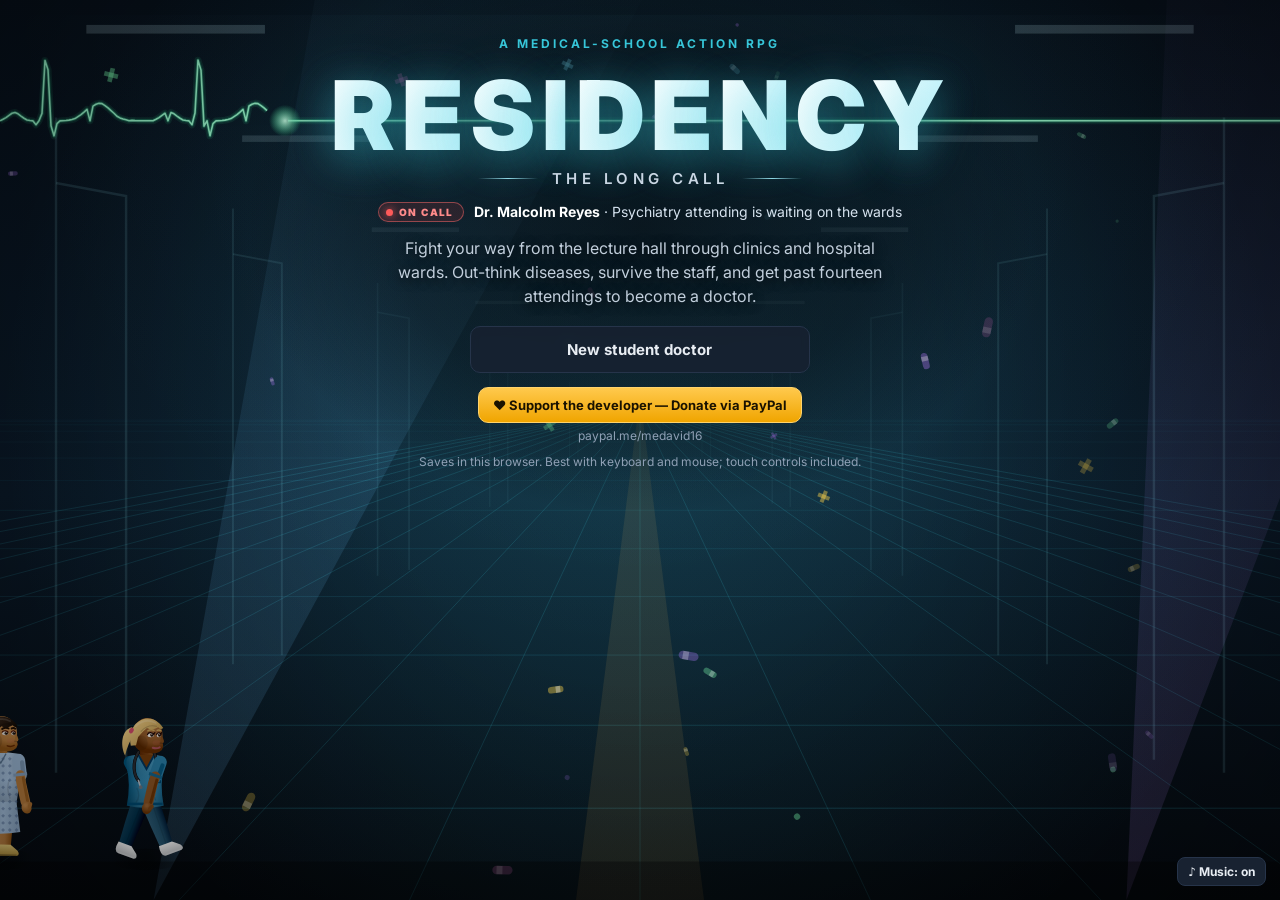
==== commit 4e2fbb9f: "Add 10 random weapons, question bank, new hair styles, rarity stats - 10 primary weapons with distin" ====
--- a/index.html
+++ b/index.html
@@ -223,6 +223,9 @@
 @media (max-height: 640px) { #title .lede { display: none; } }
 
 #title .title-card::before { content: ''; position: absolute; inset: -40px -80px -30px; z-index: -1; background: radial-gradient(ellipse at 50% 45%, rgba(5,10,16,.72) 0%, rgba(5,10,16,.45) 45%, rgba(5,10,16,0) 72%); pointer-events: none; }
+
+.weapon-reveal { margin-top: 12px; padding: 12px 14px; border-radius: 12px; border: 1px solid #3a5170; background: linear-gradient(160deg, #18304a, #121a24); }
+.wr-name { font-size: 20px; font-weight: 900; margin: 4px 0; color: #ffe08a; }
 </style>
 </head>
 <body>
@@ -394,7 +397,7 @@
       { id: 'bioavail',row: 0, name: 'Bioavailability',  max: 3, desc: r => `+${8*r}% basic attack damage` },
       { id: 'spray',   row: 1, name: 'Broad-Spectrum Spray', max: 1, active: true, desc: () => 'ACTIVE: Fire a cone of 9 pills (90% damage each) that poison targets for 3s. 5s cooldown.' },
       { id: 'halflife',row: 1, name: 'Half-Life',        max: 3, desc: r => `Poison deals +${20*r}% damage and lasts longer` },
-      { id: 'loading', row: 2, name: 'Loading Dose',     max: 2, desc: r => `Basic attacks fire ${r} extra projectile${r>1?'s':''}` },
+      { id: 'loading', row: 2, name: 'Loading Dose',     max: 2, desc: r => `Projectile weapons fire ${r} extra shot${r>1?'s':''}; beam, shock, spray and melee weapons deal +${20*r}% damage` },
       { id: 'synergy', row: 2, name: 'Drug Synergy',     max: 2, desc: r => `+${10*r}% damage to poisoned enemies` },
       { id: 'codecart',row: 3, name: 'Code Cart',        max: 1, active: true, desc: () => 'ULTIMATE: Drop a medication cloud at the cursor for 5s that damages and slows enemies. 20s cooldown.' },
     ] },
@@ -588,6 +591,176 @@
 const FIRST_NAMES_F = ['Avery', 'Maya', 'Sofia', 'Priya', 'Chloe', 'Leah', 'Nora', 'Grace'];
 const FIRST_NAMES_M = ['Ethan', 'Noah', 'Daniel', 'Lucas', 'Omar', 'Kenji', 'Mateo', 'Ryan'];
 
+// ---------- PRIMARY WEAPONS (one random at the start; a second random one at max level) ----------
+// rate = attacks/sec, dmg = multiplier on basic damage. kind: proj | beam | melee | chain | cone
+const WEAPONS = {
+  penlight:   { name: 'Diagnostic Penlight',  icon: '🔦', kind: 'beam',  rate: 5.0, dmg: 0.62, range: 520, desc: 'Rapid beams of focused light that hit instantly.' },
+  syringe:    { name: 'Syringe Launcher',     icon: '💉', kind: 'proj',  rate: 2.6, dmg: 1.0, spd: 720, proj: 'syringe', life: 0.95, poison: true, color: '#7fe3ff', desc: 'Fires loaded syringes that leave a lingering toxin.' },
+  hammer:     { name: 'Reflex Hammer',        icon: '🔨', kind: 'melee', rate: 2.0, dmg: 1.9, range: 118, arc: 1.9, desc: 'Heavy close-range swings that knock enemies back.' },
+  scalpel:    { name: 'Scalpel Throwers',     icon: '🔪', kind: 'proj',  rate: 3.0, dmg: 0.95, spd: 840, proj: 'scalpel', life: 0.8, pierce: 1, color: '#e8eef5', desc: 'Spinning scalpels that slice through two targets.' },
+  defib:      { name: 'Defibrillator Paddles', icon: '⚡', kind: 'chain', rate: 1.4, dmg: 2.0, range: 430, chains: 2, desc: 'Electric shocks that arc between up to three enemies.' },
+  stapler:    { name: 'Surgical Stapler',     icon: '📎', kind: 'proj',  rate: 7.0, dmg: 0.45, spd: 940, proj: 'staple', life: 0.7, spread: 0.09, color: '#d5dde6', desc: 'A rapid stream of steel surgical staples.' },
+  cryo:       { name: 'Cryo Spray',           icon: '❄️', kind: 'cone',  rate: 6.5, dmg: 0.5, range: 235, arc: 0.75, desc: 'A liquid-nitrogen cone that slows everything it touches.' },
+  pills:      { name: 'Pill Bottle Blaster',  icon: '💊', kind: 'proj',  rate: 1.3, dmg: 0.55, spd: 660, proj: 'pill', life: 0.55, count: 6, spread: 0.5, color: '#ff7ad9', desc: 'A shotgun burst of six tumbling pills.' },
+  ultrasound: { name: 'Ultrasound Wand',      icon: '〰️', kind: 'proj',  rate: 1.6, dmg: 1.6, spd: 540, proj: 'wave', life: 0.62, pierce: 99, r: 18, color: '#9fd0ff', desc: 'Sound-wave arcs that pass through every enemy in a line.' },
+  castsaw:    { name: 'Cast Saw',             icon: '⚙️', kind: 'proj',  rate: 1.1, dmg: 1.3, spd: 640, proj: 'saw', life: 1.25, pierce: 99, r: 14, boomerang: true, color: '#ffd08a', desc: 'An oscillating saw blade that flies out and returns.' },
+};
+const WEAPON_KEYS = Object.keys(WEAPONS);
+const HAIR_STYLES = {
+  m: [['short', 'Short'], ['buzz', 'Buzz'], ['receding', 'Receding'], ['sidepart', 'Side Part'], ['curly', 'Curly Top'], ['spiky', 'Spiky']],
+  f: [['ponytail', 'Ponytail'], ['long', 'Long'], ['bun', 'Bun'], ['bob', 'Bob'], ['braid', 'Braid'], ['afro', 'Curly']],
+};
+
+// ===================== RESIDENCY — EXPANDED ATTENDING QUESTION BANK =====================
+// High-yield board-style questions. Format: { q, a: [correct, wrong, wrong, wrong], why }.
+'use strict';
+const MORE_QUESTIONS = {
+  peds: [
+    { q: 'Bilious vomiting in a newborn must be assumed to be ___ until proven otherwise.', a: ['Malrotation with midgut volvulus', 'Hypertrophic pyloric stenosis', 'Gastroesophageal reflux', 'Cow\'s milk protein allergy'], why: 'Bilious emesis in a neonate is a surgical emergency; volvulus can infarct the bowel within hours.' },
+    { q: 'Classic electrolyte pattern in hypertrophic pyloric stenosis:', a: ['Hypochloremic, hypokalemic metabolic alkalosis', 'Hyperchloremic metabolic acidosis', 'Hyperkalemic metabolic acidosis', 'Respiratory alkalosis with hypernatremia'], why: 'Persistent vomiting of gastric acid causes loss of HCl and secondary renal K⁺ wasting.' },
+    { q: 'Treatment of choice for uncomplicated intussusception in a stable child:', a: ['Air or contrast enema reduction', 'Emergency laparotomy', 'IV antibiotics and observation', 'Nasogastric decompression only'], why: 'Enema reduction is diagnostic and therapeutic; surgery is for failure, perforation or instability.' },
+    { q: 'A "slapped-cheek" facial rash followed by a lacy body rash is caused by:', a: ['Parvovirus B19', 'Human herpesvirus 6', 'Measles virus', 'Group A Streptococcus'], why: 'Erythema infectiosum (fifth disease); parvovirus can cause aplastic crisis in sickle cell disease.' },
+    { q: 'Several days of high fever, then a rash appears as the fever breaks:', a: ['Roseola (HHV-6)', 'Measles', 'Scarlet fever', 'Kawasaki disease'], why: 'Roseola infantum: the rash classically appears after defervescence.' },
+    { q: 'Mainstay medication for croup of any severity:', a: ['A single dose of dexamethasone', 'Amoxicillin', 'Inhaled albuterol', 'Oral antihistamine'], why: 'Corticosteroids reduce airway edema; nebulized epinephrine is added for moderate to severe cases.' },
+    { q: 'Jaundice appearing in the first 24 hours of life is:', a: ['Pathologic until proven otherwise', 'Normal physiologic jaundice', 'Breast-milk jaundice', 'Expected in all breastfed infants'], why: 'Early jaundice suggests hemolysis (e.g., ABO/Rh incompatibility) and needs workup.' },
+    { q: 'A child with tetralogy of Fallot squats during "tet spells" because squatting:', a: ['Increases systemic vascular resistance, reducing right-to-left shunting', 'Lowers pulmonary artery pressure directly', 'Decreases venous return to the heart', 'Slows the heart rate'], why: 'Higher SVR pushes more blood through the pulmonary circuit.' },
+    { q: 'Vitamin K is given to every newborn to prevent:', a: ['Vitamin K deficiency bleeding of the newborn', 'Neonatal jaundice', 'Rickets', 'Neural tube defects'], why: 'Newborns have low vitamin K stores and sterile guts; breast milk is low in vitamin K.' },
+  ],
+  psych: [
+    { q: 'First-line medication class for PTSD:', a: ['SSRIs (e.g., sertraline, paroxetine)', 'Benzodiazepines', 'Typical antipsychotics', 'Stimulants'], why: 'SSRIs (or SNRIs) plus trauma-focused psychotherapy; benzodiazepines are discouraged.' },
+    { q: 'First-trimester lithium exposure is classically linked to:', a: ['Ebstein anomaly', 'Neural tube defects', 'Cleft palate', 'Phocomelia'], why: 'Ebstein anomaly (apical displacement of the tricuspid valve); the absolute risk is small.' },
+    { q: 'Minimum symptom duration for a major depressive episode:', a: ['2 weeks', '2 months', '6 months', '1 week'], why: 'Five or more symptoms, including depressed mood or anhedonia, for at least 2 weeks.' },
+    { q: 'Schizophrenia requires continuous signs of disturbance for at least:', a: ['6 months', '1 month', '2 weeks', '2 years'], why: '<1 month = brief psychotic disorder; 1–6 months = schizophreniform disorder.' },
+    { q: 'FDA-approved drug class for tardive dyskinesia:', a: ['VMAT2 inhibitors (valbenazine, deutetrabenazine)', 'Anticholinergics', 'Dopamine agonists', 'Beta-blockers'], why: 'Anticholinergics help acute dystonia and parkinsonism but can worsen tardive dyskinesia.' },
+    { q: 'Acute dystonia shortly after starting haloperidol — treat with:', a: ['Benztropine or diphenhydramine', 'Propranolol', 'Dantrolene', 'Lorazepam infusion only'], why: 'Anticholinergics rapidly reverse acute dystonic reactions.' },
+    { q: 'Characteristic lab finding in neuroleptic malignant syndrome:', a: ['Markedly elevated creatine kinase', 'Severe hypoglycemia', 'Elevated serum lithium', 'Low serum sodium'], why: 'Rigidity causes rhabdomyolysis; also fever, autonomic instability and altered mental status.' },
+    { q: 'In a malnourished patient with alcohol use disorder, give ___ before glucose.', a: ['Thiamine', 'Folate', 'Vitamin B12', 'Magnesium'], why: 'Glucose without thiamine can precipitate or worsen Wernicke encephalopathy.' },
+    { q: 'Bupropion is contraindicated in patients with:', a: ['A seizure disorder or bulimia', 'Hypertension', 'Hypothyroidism', 'Asthma'], why: 'Bupropion lowers the seizure threshold, especially with electrolyte disturbances.' },
+  ],
+  fm: [
+    { q: 'USPSTF cervical cancer screening for average-risk patients aged 21–29:', a: ['Cytology every 3 years', 'HPV testing every year', 'Cytology every year', 'No screening until 30'], why: 'From 30–65, cytology q3y, primary HPV q5y or co-testing q5y are options.' },
+    { q: 'One-time abdominal aortic aneurysm ultrasound screening is recommended for:', a: ['Men aged 65–75 who have ever smoked', 'All adults over 50', 'Women aged 65–75 who never smoked', 'Anyone with hypertension'], why: 'USPSTF grade B for men 65–75 with any smoking history.' },
+    { q: 'USPSTF annual lung cancer screening with low-dose CT:', a: ['Ages 50–80, ≥20 pack-years, currently smoking or quit within 15 years', 'All smokers over 40', 'Ages 55–74, ≥30 pack-years only', 'Anyone with a chronic cough'], why: 'The 2021 update lowered the starting age to 50 and the threshold to 20 pack-years.' },
+    { q: 'An adult with LDL cholesterol ≥190 mg/dL should generally start:', a: ['High-intensity statin therapy', 'Lifestyle changes only for 1 year', 'Niacin', 'Fish oil supplements'], why: 'Severe primary hypercholesterolemia warrants high-intensity statin therapy regardless of calculated risk.' },
+    { q: 'First-line antibiotic for uncomplicated cystitis in a non-pregnant woman:', a: ['Nitrofurantoin', 'Ciprofloxacin', 'Amoxicillin', 'Ceftriaxone'], why: 'Nitrofurantoin, TMP-SMX (if local resistance is low) or fosfomycin; fluoroquinolones are reserved.' },
+    { q: 'Recombinant zoster vaccine is routinely recommended starting at age:', a: ['50', '30', '65', '18 for everyone'], why: 'Two doses for adults 50+, or 19+ if immunocompromised.' },
+    { q: 'Routine osteoporosis screening with DXA for women begins at age:', a: ['65', '40', '50 for all women', '75'], why: 'Earlier in postmenopausal women with increased fracture risk.' },
+    { q: 'First-line antihypertensive for a Black adult without CKD:', a: ['Thiazide diuretic or calcium channel blocker', 'Beta-blocker', 'Alpha-blocker', 'Loop diuretic'], why: 'Thiazides and CCBs are more effective as initial monotherapy in this population.' },
+    { q: 'First-line long-term urate-lowering therapy for recurrent gout:', a: ['Allopurinol', 'Colchicine', 'Indomethacin', 'Prednisone'], why: 'Colchicine, NSAIDs and steroids treat flares; allopurinol lowers urate long-term.' },
+  ],
+  ent: [
+    { q: 'Sudden unilateral sensorineural hearing loss — treat promptly with:', a: ['Corticosteroids', 'Amoxicillin', 'Decongestants', 'Observation for 3 months'], why: 'Early steroids (oral or intratympanic) improve recovery; urgent audiometry is needed.' },
+    { q: 'New unilateral middle ear effusion in an adult requires evaluation for:', a: ['Nasopharyngeal carcinoma', 'Acoustic neuroma', 'Cholesteatoma only', 'Allergic rhinitis'], why: 'A nasopharyngeal mass can obstruct the eustachian tube; nasopharyngoscopy is indicated.' },
+    { q: 'Unilateral sensorineural hearing loss with tinnitus — rule out:', a: ['Vestibular schwannoma', 'Otosclerosis', 'Cerumen impaction', 'Presbycusis'], why: 'MRI of the internal auditory canals is the test of choice for acoustic neuroma.' },
+    { q: 'Treatment for posterior-canal BPPV:', a: ['Epley maneuver', 'Meclizine for 3 months', 'Vestibular nerve section', 'Antibiotics'], why: 'Canalith repositioning moves the displaced otoconia; Dix-Hallpike makes the diagnosis.' },
+    { q: 'Classic triad of Ménière disease (plus aural fullness):', a: ['Episodic vertigo, fluctuating low-frequency SNHL, tinnitus', 'Constant vertigo, conductive loss, otorrhea', 'Brief positional vertigo with normal hearing', 'Facial palsy, ear pain, vesicles'], why: 'It is caused by endolymphatic hydrops.' },
+    { q: 'Most common salivary gland tumor:', a: ['Pleomorphic adenoma', 'Warthin tumor', 'Mucoepidermoid carcinoma', 'Adenoid cystic carcinoma'], why: 'A benign mixed tumor, usually of the parotid.' },
+    { q: 'The primary concern in Ludwig angina is:', a: ['Airway compromise', 'Hearing loss', 'Facial nerve palsy', 'Sinus thrombosis'], why: 'Rapidly spreading submandibular cellulitis can elevate the tongue and obstruct the airway.' },
+    { q: 'A toddler with unilateral, foul-smelling purulent nasal discharge most likely has:', a: ['A nasal foreign body', 'Viral rhinitis', 'Allergic rhinitis', 'Choanal atresia'], why: 'Unilateral foul discharge in young children is a foreign body until proven otherwise.' },
+  ],
+  obgyn: [
+    { q: 'Painless third-trimester bleeding — what must be avoided until ultrasound?', a: ['Digital cervical examination', 'IV access', 'Fetal heart monitoring', 'Blood type and screen'], why: 'Placenta previa: a digital exam can provoke catastrophic hemorrhage.' },
+    { q: 'Painful vaginal bleeding with a tender, rigid uterus after trauma suggests:', a: ['Placental abruption', 'Placenta previa', 'Vasa previa', 'Bloody show'], why: 'Premature separation of the placenta; risk factors include hypertension, cocaine and trauma.' },
+    { q: 'Most common cause of postpartum hemorrhage:', a: ['Uterine atony', 'Retained placenta', 'Genital tract lacerations', 'Coagulopathy'], why: 'The "4 Ts": tone (most common), trauma, tissue, thrombin.' },
+    { q: 'First-line uterotonic for postpartum hemorrhage:', a: ['Oxytocin', 'Methylergonovine', 'Terbutaline', 'Magnesium sulfate'], why: 'Oxytocin plus uterine massage; methylergonovine is avoided in hypertension.' },
+    { q: 'Medical treatment for a stable, unruptured ectopic pregnancy:', a: ['Methotrexate', 'Misoprostol alone', 'Mifepristone', 'Oxytocin'], why: 'Methotrexate requires hemodynamic stability and reliable follow-up of β-hCG.' },
+    { q: 'Most common site of ectopic pregnancy:', a: ['Ampulla of the fallopian tube', 'Ovary', 'Cervix', 'Abdominal cavity'], why: 'About 95% are tubal, most in the ampulla.' },
+    { q: 'Preeclampsia is new-onset hypertension after ___ weeks with proteinuria or severe features.', a: ['20', '12', '28', '36'], why: 'Hypertension before 20 weeks suggests chronic hypertension (or molar pregnancy).' },
+    { q: 'Universal group B Streptococcus screening is performed at:', a: ['36–37 weeks', '12–14 weeks', '24–28 weeks', 'At admission for labor only'], why: 'Rectovaginal culture at 36 0/7–37 6/7 weeks guides intrapartum antibiotics.' },
+  ],
+  cards: [
+    { q: 'Stable narrow-complex SVT persists after vagal maneuvers. Next drug?', a: ['Adenosine', 'Amiodarone', 'Digoxin', 'Atropine'], why: 'Adenosine transiently blocks the AV node, terminating re-entrant SVT.' },
+    { q: 'Tachyarrhythmia with a pulse and hypotension (unstable):', a: ['Synchronized cardioversion', 'Unsynchronized defibrillation', 'IV adenosine', 'Observation'], why: 'Unstable patients with a pulse get synchronized cardioversion.' },
+    { q: 'Classic ECG of acute pericarditis:', a: ['Diffuse ST elevation with PR depression', 'ST elevation in II, III, aVF only', 'Peaked T waves', 'Delta waves'], why: 'Widespread concave ST elevation; PR depression is highly suggestive.' },
+    { q: 'First-line treatment of acute idiopathic pericarditis:', a: ['NSAID or aspirin plus colchicine', 'Prednisone alone', 'Anticoagulation', 'Pericardiectomy'], why: 'Colchicine reduces recurrence; steroids increase the recurrence risk.' },
+    { q: "Beck's triad (hypotension, JVD, muffled heart sounds) indicates:", a: ['Cardiac tamponade', 'Tension pneumothorax', 'Massive pulmonary embolism', 'Aortic dissection'], why: 'Also look for pulsus paradoxus and electrical alternans; treat with pericardiocentesis.' },
+    { q: 'Crescendo-decrescendo systolic murmur at the right upper sternal border radiating to the carotids:', a: ['Aortic stenosis', 'Mitral regurgitation', 'Aortic regurgitation', 'Mitral stenosis'], why: 'Syncope, angina and heart failure are ominous symptoms.' },
+    { q: 'The murmur of hypertrophic cardiomyopathy gets louder with:', a: ['Valsalva maneuver', 'Squatting', 'Handgrip', 'Leg raise'], why: 'Lower preload increases outflow obstruction; most other murmurs soften with Valsalva.' },
+    { q: 'Tearing chest pain radiating to the back with unequal arm blood pressures:', a: ['Aortic dissection', 'Acute pericarditis', 'Esophageal spasm', 'Stable angina'], why: 'A widened mediastinum may be seen; thrombolytics are contraindicated.' },
+  ],
+  em: [
+    { q: 'Organophosphate poisoning (SLUDGE, bradycardia, bronchorrhea) — give:', a: ['Atropine and pralidoxime', 'Physostigmine', 'Naloxone', 'Flumazenil'], why: 'Atropine blocks muscarinic effects; pralidoxime regenerates acetylcholinesterase.' },
+    { q: 'Tricyclic antidepressant overdose with a wide QRS — treat with:', a: ['Sodium bicarbonate', 'Physostigmine', 'Procainamide', 'Flumazenil'], why: 'Sodium loading and alkalinization overcome sodium-channel blockade.' },
+    { q: 'First treatment for carbon monoxide poisoning:', a: ['100% oxygen by non-rebreather', 'Methylene blue', 'Sodium nitrite', 'Observation on room air'], why: 'High-flow O₂ shortens the CO half-life; consider hyperbaric therapy for severe cases.' },
+    { q: 'Antidote for methanol or ethylene glycol poisoning:', a: ['Fomepizole', 'N-acetylcysteine', 'Deferoxamine', 'Glucagon'], why: 'Fomepizole inhibits alcohol dehydrogenase, preventing toxic metabolites.' },
+    { q: 'Antidote for beta-blocker overdose with refractory bradycardia:', a: ['Glucagon', 'Calcium disodium EDTA', 'Naloxone', 'Atropine only'], why: 'Glucagon raises cAMP independently of beta receptors; high-dose insulin is also used.' },
+    { q: 'Specific treatment for life-threatening digoxin toxicity:', a: ['Digoxin immune Fab', 'Calcium chloride', 'Activated charcoal alone', 'Hemodialysis'], why: 'Indications include dysrhythmias and potassium above ~5.0 in acute toxicity.' },
+    { q: 'Immediate treatment of a tension pneumothorax:', a: ['Needle decompression', 'Chest X-ray first', 'Intubation', 'CT chest'], why: 'Clinical diagnosis: decompress first, then place a chest tube.' },
+    { q: 'Heat stroke is defined by core temperature above ~40 °C plus:', a: ['Central nervous system dysfunction', 'Heavy sweating', 'Muscle cramps only', 'Normal mental status'], why: 'Rapid cooling (e.g., cold-water immersion) is the priority.' },
+  ],
+  surg: [
+    { q: 'Most common cause of large bowel obstruction in adults:', a: ['Colorectal cancer', 'Adhesions', 'Volvulus', 'Hernia'], why: 'Adhesions cause most small bowel obstructions; cancer causes most large bowel obstructions.' },
+    { q: 'Sigmoid volvulus ("coffee bean" sign) in a stable patient — initial management:', a: ['Endoscopic detorsion', 'Immediate colectomy', 'Observation', 'Barium enema'], why: 'Decompress endoscopically, then elective sigmoidectomy because recurrence is common.' },
+    { q: 'Classic presentation of acute mesenteric ischemia:', a: ['Pain out of proportion to exam', 'Painless bloody diarrhea in a young patient', 'RUQ pain after fatty meals', 'Pain relieved by eating'], why: 'Often with atrial fibrillation; lactate rises late.' },
+    { q: 'Most common cause of acute pancreatitis in the United States:', a: ['Gallstones', 'Hypertriglyceridemia', 'Medications', 'ERCP'], why: 'Gallstones, then alcohol.' },
+    { q: 'Lab threshold supporting the diagnosis of acute pancreatitis:', a: ['Lipase at least 3× the upper limit of normal', 'Any elevation of amylase', 'Lipase above 1.5× normal', 'Elevated ALT'], why: 'Two of three: typical pain, lipase/amylase ≥3× ULN, imaging findings.' },
+    { q: 'Full-thickness esophageal rupture after forceful vomiting:', a: ['Boerhaave syndrome', 'Mallory-Weiss tear', 'Zenker diverticulum', 'Achalasia'], why: 'Mallory-Weiss is a partial mucosal tear; Boerhaave is transmural and a surgical emergency.' },
+    { q: 'Most common hernia in both men and women:', a: ['Indirect inguinal hernia', 'Femoral hernia', 'Direct inguinal hernia', 'Umbilical hernia'], why: 'Femoral hernias are more common in women than in men, but indirect inguinal is still most common overall.' },
+    { q: 'Parkland formula for burn resuscitation (first 24 hours):', a: ['4 mL × kg × %TBSA, half in the first 8 hours', '2 mL × kg × %TBSA, all in 24 hours evenly', '10 mL × kg, then maintenance', '1 L per 10% TBSA'], why: 'Lactated Ringer; titrate to urine output.' },
+  ],
+  derm: [
+    { q: 'Most common subtype of melanoma:', a: ['Superficial spreading', 'Nodular', 'Lentigo maligna', 'Acral lentiginous'], why: 'Acral lentiginous is the most common subtype in people with darker skin.' },
+    { q: 'Most important prognostic factor for localized melanoma:', a: ['Breslow thickness', 'Lesion diameter', 'Patient age', 'Color variation'], why: 'Depth of invasion predicts metastatic risk and guides margins and node biopsy.' },
+    { q: 'Actinic keratosis is a precursor of:', a: ['Squamous cell carcinoma', 'Basal cell carcinoma', 'Melanoma', 'Seborrheic keratosis'], why: 'Rough, scaly, sun-exposed papules; treat with cryotherapy or topical agents.' },
+    { q: 'Quick bedside test to confirm tinea:', a: ['KOH preparation', 'Tzanck smear', 'Wood lamp for all cases', 'Patch testing'], why: 'KOH dissolves keratin, showing hyphae.' },
+    { q: 'Tinea capitis requires:', a: ['Oral antifungal therapy (griseofulvin or terbinafine)', 'Topical clotrimazole alone', 'Topical steroids', 'Oral antibiotics'], why: 'Topical agents do not penetrate the hair shaft.' },
+    { q: 'First-line treatment for scabies:', a: ['Permethrin 5% cream', 'Topical hydrocortisone', 'Oral cephalexin', 'Ketoconazole shampoo'], why: 'Treat close contacts and wash bedding; oral ivermectin is an alternative.' },
+    { q: 'Isotretinoin requires strict pregnancy prevention because it is:', a: ['Highly teratogenic', 'Hepatotoxic only in men', 'A cause of infertility', 'Contraindicated with sunscreen'], why: 'Enrollment in the iPLEDGE program is required in the US.' },
+    { q: 'Acanthosis nigricans is most commonly associated with:', a: ['Insulin resistance', 'Hypothyroidism', 'Iron deficiency', 'Psoriasis'], why: 'Sudden, extensive onset in older adults can signal gastric adenocarcinoma.' },
+  ],
+  ortho: [
+    { q: 'Nerve most often injured in an anterior shoulder dislocation:', a: ['Axillary nerve', 'Radial nerve', 'Long thoracic nerve', 'Ulnar nerve'], why: 'Check deltoid sensation over the "regimental badge" area.' },
+    { q: 'An obese adolescent with hip or knee pain and a limp:', a: ['Slipped capital femoral epiphysis', 'Legg-Calvé-Perthes disease', 'Osgood-Schlatter disease', 'Transient synovitis'], why: 'Knee pain can be referred hip pain; treatment is surgical pinning.' },
+    { q: 'A 4–10-year-old boy with a painless limp and avascular necrosis of the femoral head:', a: ['Legg-Calvé-Perthes disease', 'SCFE', 'Septic arthritis', 'Developmental dysplasia of the hip'], why: 'Idiopathic AVN of the femoral head in young children.' },
+    { q: 'Suspected septic arthritis — the key diagnostic step:', a: ['Joint aspiration (arthrocentesis)', 'MRI', 'Plain X-ray only', 'Serum uric acid'], why: 'Synovial WBC, Gram stain and culture guide treatment; often >50,000 WBC/µL.' },
+    { q: 'Tibial tubercle pain and swelling in an active adolescent:', a: ['Osgood-Schlatter disease', 'Patellar dislocation', 'Osteosarcoma', 'ACL tear'], why: 'Traction apophysitis; it is self-limited.' },
+    { q: 'Osteomyelitis organism classically associated with sickle cell disease:', a: ['Salmonella', 'Pseudomonas', 'Pasteurella', 'Mycobacterium tuberculosis'], why: 'S. aureus is still the most common overall.' },
+    { q: 'Carpal tunnel syndrome compresses the:', a: ['Median nerve', 'Ulnar nerve', 'Radial nerve', 'Musculocutaneous nerve'], why: 'Tinel and Phalen tests; thenar atrophy is a late finding.' },
+    { q: 'Hypoxemia, confusion and a petechial rash 1–3 days after a femur fracture:', a: ['Fat embolism syndrome', 'Pulmonary embolism from DVT', 'Compartment syndrome', 'Sepsis'], why: 'Early fixation of long-bone fractures reduces the risk.' },
+  ],
+  anes: [
+    { q: 'Treatment for local anesthetic systemic toxicity with cardiovascular collapse:', a: ['IV lipid emulsion', 'Dantrolene', 'Sugammadex', 'Naloxone'], why: 'Lipid emulsion acts as a "lipid sink"; also give airway support and seizure control.' },
+    { q: 'Induction agent that tends to preserve blood pressure and airway reflexes:', a: ['Ketamine', 'Propofol', 'Thiopental', 'Midazolam'], why: 'A sympathomimetic dissociative agent, useful in trauma and asthma.' },
+    { q: 'Induction agent associated with adrenal suppression:', a: ['Etomidate', 'Ketamine', 'Propofol', 'Dexmedetomidine'], why: 'It inhibits 11β-hydroxylase; it is hemodynamically stable.' },
+    { q: 'Succinylcholine is a:', a: ['Depolarizing neuromuscular blocker', 'Non-depolarizing neuromuscular blocker', 'Acetylcholinesterase inhibitor', 'Volatile anesthetic'], why: 'It causes fasciculations, then paralysis; it can trigger malignant hyperthermia and hyperkalemia.' },
+    { q: 'Glycopyrrolate is given with neostigmine to:', a: ['Prevent muscarinic effects such as bradycardia', 'Speed neuromuscular reversal', 'Treat nausea', 'Provide sedation'], why: 'Neostigmine raises acetylcholine at muscarinic as well as nicotinic sites.' },
+    { q: 'ASA fasting guideline for clear liquids before elective anesthesia:', a: ['2 hours', '8 hours', '6 hours', 'Midnight the night before'], why: '6 hours for a light meal and 8 hours for fatty meals.' },
+    { q: 'Earliest sign of malignant hyperthermia under anesthesia:', a: ['Rising end-tidal CO₂', 'High fever', 'Dark urine', 'Bradycardia'], why: 'Hypercarbia and tachycardia precede hyperthermia; stop triggers and give dantrolene.' },
+    { q: 'Most reliable confirmation of endotracheal tube placement:', a: ['Continuous waveform capnography', 'Chest rise alone', 'Fogging in the tube', 'Breath sounds over the stomach'], why: 'Sustained exhaled CO₂ confirms tracheal placement.' },
+  ],
+  rads: [
+    { q: 'Imaging of choice for suspected PE in a stable patient with normal renal function:', a: ['CT pulmonary angiography', 'Chest X-ray only', 'Echocardiogram', 'Abdominal ultrasound'], why: 'A V/Q scan is an alternative when contrast is contraindicated.' },
+    { q: 'Kerley B lines on chest X-ray suggest:', a: ['Interstitial pulmonary edema', 'Pneumothorax', 'Lobar pneumonia', 'Sarcoidosis only'], why: 'Short horizontal lines at the lung periphery, classic in congestive heart failure.' },
+    { q: '"Deep sulcus sign" on a supine chest X-ray indicates:', a: ['Pneumothorax', 'Pleural effusion', 'Pneumoperitoneum', 'Atelectasis'], why: 'Air collects anteriorly and basally when the patient is supine.' },
+    { q: 'Dilated small bowel loops with multiple air-fluid levels:', a: ['Small bowel obstruction', 'Ileus only in all cases', 'Free perforation', 'Toxic megacolon'], why: 'CT confirms the transition point and complications.' },
+    { q: 'Initial imaging for suspected deep vein thrombosis:', a: ['Compression duplex ultrasound', 'CT venography', 'Contrast venography', 'Plain X-ray'], why: 'Non-compressibility of the vein is diagnostic.' },
+    { q: '"Bamboo spine" on spinal X-ray is characteristic of:', a: ['Ankylosing spondylitis', 'Osteoporosis', 'Multiple myeloma', 'Spinal stenosis'], why: 'Syndesmophytes fuse the vertebrae; it is associated with HLA-B27.' },
+    { q: '"Thumbprint sign" on a lateral neck X-ray:', a: ['Epiglottitis', 'Croup', 'Retropharyngeal abscess', 'Foreign body'], why: 'A swollen epiglottis; secure the airway in a controlled setting.' },
+    { q: '"Apple-core" lesion on barium enema suggests:', a: ['Colorectal carcinoma', 'Diverticulosis', 'Ulcerative colitis', 'Hirschsprung disease'], why: 'An annular constricting tumor; colonoscopy with biopsy confirms it.' },
+  ],
+  im: [
+    { q: 'Euvolemic hyponatremia with inappropriately concentrated urine:', a: ['SIADH', 'Primary polydipsia', 'Hypovolemic hyponatremia', 'Diabetes insipidus'], why: 'Urine osmolality >100 and urine sodium usually >30; restrict fluids first.' },
+    { q: 'Correcting chronic hyponatremia too fast risks:', a: ['Osmotic demyelination syndrome', 'Cerebral edema', 'Seizures from hypernatremia only', 'Hyperkalemia'], why: 'Limit correction to about 8 mEq/L per 24 hours in chronic cases.' },
+    { q: 'Initial priority in diabetic ketoacidosis management:', a: ['IV isotonic fluid resuscitation', 'Bicarbonate for all patients', 'Oral metformin', 'Insulin before checking potassium'], why: 'Fluids first, then insulin once K⁺ is at least 3.3 mEq/L.' },
+    { q: 'In DKA, hold insulin and replete potassium first if K⁺ is below:', a: ['3.3 mEq/L', '5.5 mEq/L', '4.5 mEq/L', '2.0 mEq/L'], why: 'Insulin drives potassium into cells and can cause fatal hypokalemia.' },
+    { q: 'First-line treatment of hepatic encephalopathy:', a: ['Lactulose', 'Neomycin alone', 'Benzodiazepines', 'High-protein diet'], why: 'Rifaximin is added to prevent recurrence.' },
+    { q: 'Spontaneous bacterial peritonitis is diagnosed when ascitic fluid shows:', a: ['Neutrophils ≥250 cells/µL', 'SAAG < 1.1', 'Total protein > 2.5 g/dL', 'Glucose > 100 mg/dL'], why: 'Treat with a third-generation cephalosporin; albumin reduces renal failure.' },
+    { q: 'Hypotension, hyponatremia, hyperkalemia and hyperpigmentation suggest:', a: ['Primary adrenal insufficiency (Addison disease)', 'Cushing syndrome', 'Primary hyperaldosteronism', 'Pheochromocytoma'], why: 'High ACTH causes hyperpigmentation; aldosterone deficiency causes hyperkalemia.' },
+    { q: 'Most specific single lab test for iron-deficiency anemia:', a: ['Low serum ferritin', 'Low MCV', 'High RDW', 'Low reticulocyte count'], why: 'Ferritin reflects iron stores, but it is an acute-phase reactant.' },
+  ],
+  neuro: [
+    { q: 'Uncal herniation classically causes:', a: ['An ipsilateral fixed, dilated pupil', 'Bilateral pinpoint pupils', 'Contralateral ptosis only', 'Upward gaze palsy'], why: 'The herniating uncus compresses CN III parasympathetic fibers.' },
+    { q: 'Osmotic therapy for acutely elevated intracranial pressure:', a: ['Mannitol or hypertonic saline', 'D5W infusion', 'Furosemide alone', 'Normal saline bolus at 4 L'], why: 'Also elevate the head of bed and use brief hyperventilation as a bridge.' },
+    { q: 'Nimodipine is given after aneurysmal subarachnoid hemorrhage to:', a: ['Reduce delayed ischemia from vasospasm', 'Lower ICP', 'Prevent rebleeding', 'Treat seizures'], why: 'Vasospasm peaks around days 4–14.' },
+    { q: 'Most common cause of non-traumatic subarachnoid hemorrhage:', a: ['Ruptured saccular (berry) aneurysm', 'Arteriovenous malformation', 'Hypertensive bleed', 'Amyloid angiopathy'], why: 'Associated with ADPKD, smoking and hypertension.' },
+    { q: 'Gait disturbance, urinary incontinence and dementia suggest:', a: ['Normal pressure hydrocephalus', 'Alzheimer disease', 'Parkinson disease', 'Multiple sclerosis'], why: '"Wet, wobbly, wacky" — may improve with a ventriculoperitoneal shunt.' },
+    { q: 'Suspected malignant spinal cord compression — give immediately:', a: ['High-dose dexamethasone', 'Morphine only', 'IV heparin', 'Lumbar puncture'], why: 'Then emergent MRI of the entire spine and radiation or surgery.' },
+    { q: 'Most common primary malignant brain tumor in adults:', a: ['Glioblastoma', 'Meningioma', 'Medulloblastoma', 'Pituitary adenoma'], why: 'Meningioma is the most common primary tumor overall but is usually benign; metastases outnumber both.' },
+    { q: 'Brown-Séquard syndrome (spinal hemisection) causes:', a: ['Ipsilateral weakness and proprioception loss, contralateral pain and temperature loss', 'Bilateral leg weakness only', 'Loss of pain/temperature in a cape distribution', 'Isolated urinary retention'], why: 'Spinothalamic fibers cross near their entry level; the dorsal columns cross in the medulla.' },
+  ],
+};
+for (const k in MORE_QUESTIONS) if (SPECIALTIES[k]) SPECIALTIES[k].q.push(...MORE_QUESTIONS[k]);
+
 // ===================== RESIDENCY — ENGINE =====================
 'use strict';
 
@@ -611,6 +784,7 @@
     inv: [],
     order: ['classroom', ...FIXED_ORDER, ...shuffle(RANDOM_POOL), 'neuro'],
     cleared: 0, shop: [], finished: false, deaths: 0, correct: 0, asked: 0,
+    weapons: [pick(WEAPON_KEYS)], seenQ: {},
   };
 }
 function saveGame() { try { localStorage.setItem(SAVE_KEY, JSON.stringify(S)); } catch (e) { /* storage unavailable */ } }
@@ -639,7 +813,7 @@
   else if (tier === 2) name = `${base} ${pick(RARE_SUFFIX)}`;
   else if (tier === 1) name = `${pick(MAGIC_PREFIX)} ${base}`;
   else name = base;
-  const keys = shuffle(STAT_KEYS).slice(0, 3); // three random, distinct stats
+  const keys = shuffle(STAT_KEYS).slice(0, [2, 3, 4, 5][tier]); // Normal 2, Magic 3, Rare 4, Legendary 5 random stats
   const stats = {};
   for (const k of keys) stats[k] = Math.max(1, Math.round((2 + ilvl * 0.75) * TIERS[tier].mult * STATS[k].per * rand(0.65, 1.35)));
   const price = Math.round(18 * (1 + ilvl * 0.45) * TIERS[tier].price * rand(0.9, 1.15));
@@ -881,7 +1055,8 @@
     floor: buildFloor(Z.setting, Z.accent), props: placeProps(Z.setting),
     player: { x: WW / 2, y: WH / 2 + 40, r: 14, hp: stats.maxHp, atkT: 0, face: 1, walk: 0, iframe: 0, rootT: 0, slowT: 0, dash: null, spin: 0, spinTick: 0, shield: 0, cds: [0, 0, 0, 0], moving: false },
     stats, enemies: [], projs: [], hazards: [], pickups: [], floaters: [], parts: [], rings: [],
-    waves: [5 + bump, 7 + bump, 9 + bump], wave: 0, queue: [], spawnT: 0, waveDelay: 1.5,
+    waves: [10 + Math.floor(idx * 1.3), 13 + Math.floor(idx * 1.4)], wave: 0, queue: [], spawnT: 0, waveDelay: 1.5,
+    beams: [], bolts: [], swings: [], mist: [], flashes: [], sparks: [], wcd: {},
     boss: null, bossSpawned: false, qIdx: 0, shake: 0, banner: { text: Z.place, sub: Z.boss ? `${Z.name} rotation` : 'Orientation week', t: 3.5 },
     earned: { money: 0, bp: 0, xp: 0, items: [] }, cam: { x: WW / 2, y: WH / 2 },
   };
@@ -892,8 +1067,8 @@
   const n = G.waves[G.wave];
   G.queue = [];
   for (let i = 0; i < n; i++) G.queue.push(pick(G.zone.staff));
-  if (G.wave === 2 && G.idx >= 3) G.queue.push('lawyer');
-  if (G.wave === 1 && G.idx >= 5) G.queue.push(pick(['exec', 'insurance', 'lawyer']));
+  if (G.wave === 1 && G.idx >= 3) G.queue.push('lawyer');
+  if (G.wave === 0 && G.idx >= 5) G.queue.push(pick(['exec', 'insurance', 'lawyer']));
   G.spawnT = 0;
 }
 function freeSpot(minDistFromPlayer) {
@@ -914,7 +1089,7 @@
   look.skin = pick(['#f1c9a5', '#e0ac85', '#c68642', '#8d5524', '#ffdbac']);
   look.hair = pick(['#2b1b10', '#4a3020', '#8a6a3a', '#111', '#c9b48a', '#777']);
   look.female = Math.random() < 0.5;
-  look.style = look.female ? pick(['long', 'ponytail', 'bun', 'short']) : pick(['short', 'short', 'buzz', 'receding']);
+  look.style = pick(HAIR_STYLES[look.female ? 'f' : 'm'])[0];
   look.beard = !look.female && Math.random() < 0.25;
   look.glasses = Math.random() < (type === 'pharmacist' || type === 'exec' || type === 'labtech' ? 0.5 : 0.15);
   look.eye = pick(['#4a3222', '#2d1f16', '#3b5a7a', '#4a6b3a']);
@@ -932,6 +1107,13 @@
   burst(e.x, e.y, '#ffffff', 10);
   return e;
 }
+function pickQuestions(key, bank) {
+  S.seenQ = S.seenQ || {};
+  let fresh = bank.filter(q => !S.seenQ[key + ':' + q.q]);
+  if (fresh.length < 4) { for (const q of bank) delete S.seenQ[key + ':' + q.q]; fresh = bank.slice(); } // whole bank seen: start a new cycle
+  const seen = bank.filter(q => !fresh.includes(q));
+  return shuffle(fresh).concat(shuffle(seen));
+}
 function spawnBoss() {
   const Z = G.zone;
   const pos = { x: clamp(G.player.x, WALL + 120, WW - WALL - 120), y: clamp(G.player.y - 300, WALL + 120, WH - WALL - 120) };
@@ -942,7 +1124,7 @@
     spd: 75 + G.idx * 2, dmg: 14 * (1 + G.idx * 0.28), atkT: 2.0, stunT: 0, markT: 0, poisonT: 0, poisonDps: 0, slowT: 0,
     face: 1, walk: 0, flash: 0, spawnT: 1, patterns, pat: null, patT: 0, patData: {}, enrageT: 0,
     thresholds: Z.final ? [0.8, 0.6, 0.4, 0.2] : [0.75, 0.5, 0.25],
-    questions: shuffle(Z.q), look: (() => { const f = /Rosa|Linda|Grace|Tasha|Naomi|Ingrid|Eleanor/.test(Z.boss); return { top: '#2f3a4a', bottom: '#2f3a4a', coat: true, longcoat: true, female: f, style: f ? pick(['bun', 'long', 'ponytail']) : pick(['short', 'receding', 'buzz']), beard: !f && Math.random() < 0.4, glasses: Math.random() < 0.45, skin: pick(['#f1c9a5', '#e0ac85', '#c68642', '#8d5524']), hair: pick(['#222', '#555', '#9a9a9a', '#3a2a1a', '#c8c8c8']), tie: f ? null : Z.accent, shoe: '#1c1f25', steth: '#2a2d33' }; })(),
+    questions: pickQuestions(Z.key, Z.q), look: (() => { const f = /Rosa|Linda|Grace|Tasha|Naomi|Ingrid|Eleanor/.test(Z.boss); return { top: '#2f3a4a', bottom: '#2f3a4a', coat: true, longcoat: true, female: f, style: pick(HAIR_STYLES[f ? 'f' : 'm'])[0], beard: !f && Math.random() < 0.4, glasses: Math.random() < 0.45, skin: pick(['#f1c9a5', '#e0ac85', '#c68642', '#8d5524']), hair: pick(['#222', '#555', '#9a9a9a', '#3a2a1a', '#c8c8c8']), tie: f ? null : Z.accent, shoe: '#1c1f25', steth: '#2a2d33' }; })(),
   };
   G.boss = b; G.enemies.push(b); G.bossSpawned = true;
   G.banner = { text: `ATTENDING: ${Z.boss}`, sub: Z.final ? 'FINAL BOSS — Neurosurgery' : Z.name, t: 3, boss: true };
@@ -1010,6 +1192,7 @@
     S.xp -= xpNeeded(S.level); S.level++;
     G.stats = calcStats(); G.player.hp = G.stats.maxHp;
     G.banner = { text: `LEVEL ${S.level}`, sub: 'New talent rank available — press T', t: 2.2, lvl: true };
+    if (S.level >= MAX_LEVEL) { const w2 = grantSecondWeapon(); if (w2) G.banner = { text: `MAX LEVEL — SECOND WEAPON!`, sub: `${WEAPONS[w2].icon} ${WEAPONS[w2].name} now fires alongside your ${WEAPONS[S.weapons[0]].name}`, t: 4.5, lvl: true }; }
     sfx('level'); burst(G.player.x, G.player.y, '#ffd54a', 40, 260);
   }
   if (S.level >= MAX_LEVEL) S.xp = 0;
@@ -1091,6 +1274,7 @@
     b.hp = Math.max(b.hp, 1);
     G.qIdx++;
     const q = b.questions[(G.qIdx - 1) % b.questions.length];
+    S.seenQ = S.seenQ || {}; S.seenQ[b.spec.key + ':' + q.q] = 1;
     G.state = 'question';
     UI.askQuestion(b, q, G.stats.qTime, G.stats.ruleout, correct => {
       S.asked++;
@@ -1214,6 +1398,7 @@
   G.parts = G.parts.filter(q => q.t > 0);
   for (const r of G.rings) { r.t -= dt; r.r += (r.max - r.r) * Math.min(1, dt * 10); }
   G.rings = G.rings.filter(r => r.t > 0);
+  updateWeaponFx(dt);
   if (G.state !== 'play' && G.state !== 'won') return;
 
   const p = G.player, st = G.stats;
@@ -1258,7 +1443,11 @@
     // attack
     p.atkT -= dt;
     const wantFire = mouse.down || keys[' '] || (touchMode && G.enemies.some(e => !e.dead && dist2(e, p) < 560 * 560));
-    if (wantFire && p.atkT <= 0 && !p.dash) { basicAttack(); p.atkT = 1 / st.atkRate; }
+    const rateMult = st.atkRate / 3;
+    S.weapons.forEach((id, slot) => {
+      G.wcd[id] = (G.wcd[id] || 0) - dt;
+      if (wantFire && G.wcd[id] <= 0 && !p.dash) { fireWeapon(id, slot); G.wcd[id] = 1 / (WEAPONS[id].rate * rateMult); }
+    });
   }
 
   // camera
@@ -1270,7 +1459,7 @@
   if (G.state === 'play') {
     if (G.queue.length) {
       G.spawnT -= dt;
-      if (G.spawnT <= 0) { spawnEnemy(G.queue.shift()); G.spawnT = 0.55; }
+      if (G.spawnT <= 0) { spawnEnemy(G.queue.shift()); if (G.queue.length && Math.random() < 0.5) spawnEnemy(G.queue.shift()); G.spawnT = 0.32; }
     } else if (!G.enemies.some(e => !e.dead)) {
       G.waveDelay -= dt;
       if (G.waveDelay <= 0) {
@@ -1359,14 +1548,16 @@
 
   // projectiles
   for (const pr of G.projs) {
+    if (pr.from === 'p') updateWeaponProj(pr, dt);
     pr.x += pr.vx * dt; pr.y += pr.vy * dt; pr.life -= dt;
+    if (pr.boomerang && !pr.returning && (pr.x < WALL || pr.x > WW - WALL || pr.y < WALL - 10 || pr.y > WH - WALL || pointInProp(pr.x, pr.y + 30))) { pr.life = Math.min(pr.life, pr.maxLife * 0.49); continue; }
     if (pr.x < WALL || pr.x > WW - WALL || pr.y < WALL - 10 || pr.y > WH - WALL || pointInProp(pr.x, pr.y + 30)) { pr.life = 0; burst(pr.x, pr.y, pr.color, 3, 60); continue; }
     if (pr.from === 'p') {
       for (const e of G.enemies) {
         if (e.dead || pr.hits.has(e)) continue;
         if (Math.hypot(e.x - pr.x, e.y - (e.boss ? 40 : 28) - pr.y) < e.r + pr.r + 8) {
-          pr.hits.add(e); hitEnemy(e, pr.dmg, { poison: pr.poison });
-          burst(pr.x, pr.y, pr.color, 4, 90);
+          pr.hits.add(e); hitEnemy(e, pr.dmg, { poison: pr.poison, quiet: pr.kind === 'staple' && Math.random() < 0.6 });
+          G.sparks.push(...sparkSet(pr.x, pr.y, pr.color, pr.kind === 'saw' ? 6 : 3));
           if (pr.pierce-- <= 0) { pr.life = 0; break; }
         }
       }
@@ -1525,6 +1716,7 @@
     if (P.spin > 0) { ctx.strokeStyle = 'rgba(255,120,120,0.6)'; ctx.lineWidth = 4; for (let i = 0; i < 3; i++) { const a = G.t * 14 + i * 2.1; ctx.beginPath(); ctx.arc(P.x, P.y - 20, 105, a, a + 0.8); ctx.stroke(); } }
     ctx.globalAlpha = P.iframe > 0 && !P.dash ? 0.6 : 1;
     drawPerson(P.x, P.y, Object.assign(playerLook(), { face: P.face, walk: P.moving ? P.walk : 0, scale: 1.25 }));
+    drawHeldWeapons();
     ctx.globalAlpha = 1;
     if (P.rootT > 0) { ctx.strokeStyle = '#fff3c4'; ctx.lineWidth = 2; ctx.beginPath(); ctx.ellipse(P.x, P.y, 20, 7, 0, 0, 7); ctx.stroke(); }
   } });
@@ -1534,11 +1726,12 @@
   for (const pr of G.projs) {
     ctx.fillStyle = pr.color;
     if (pr.from === 'e') { ctx.shadowColor = pr.color; ctx.shadowBlur = 10; }
-    if (pr.kind === 'pill') { ctx.save(); ctx.translate(pr.x, pr.y); ctx.rotate(Math.atan2(pr.vy, pr.vx)); roundRect(-6, -3, 12, 6, 3); ctx.fill(); ctx.fillStyle = '#fff'; ctx.fillRect(0, -3, 6, 6); ctx.restore(); }
+    if (pr.from === 'p' && pr.kind !== 'pulse') { drawPlayerProjectile(pr); }
     else if (pr.from === 'p') { const g = ctx.createRadialGradient(pr.x, pr.y, 0, pr.x, pr.y, pr.r * 2.2); g.addColorStop(0, '#ffffff'); g.addColorStop(0.4, pr.color); g.addColorStop(1, 'rgba(0,0,0,0)'); ctx.fillStyle = g; ctx.beginPath(); ctx.arc(pr.x, pr.y, pr.r * 2.2, 0, 7); ctx.fill(); }
     else { ctx.beginPath(); ctx.arc(pr.x, pr.y, pr.r, 0, 7); ctx.fill(); ctx.fillStyle = 'rgba(255,255,255,0.7)'; ctx.beginPath(); ctx.arc(pr.x - pr.r * 0.3, pr.y - pr.r * 0.3, pr.r * 0.35, 0, 7); ctx.fill(); }
     ctx.shadowBlur = 0;
   }
+  drawWeaponFx();
   for (const q of G.parts) { ctx.globalAlpha = Math.min(1, q.t * 2); ctx.fillStyle = q.color; ctx.fillRect(q.x - q.r / 2, q.y - q.r / 2, q.r, q.r); }
   ctx.globalAlpha = 1;
   for (const r of G.rings) { ctx.strokeStyle = r.color; ctx.globalAlpha = r.t * 2; ctx.lineWidth = 3; ctx.beginPath(); ctx.arc(r.x, r.y, r.r, 0, 7); ctx.stroke(); }
@@ -1637,6 +1830,324 @@
 }
 requestAnimationFrame(frame);
 
+// ===================== RESIDENCY — PRIMARY WEAPONS & WEAPON EFFECTS =====================
+'use strict';
+
+function ensureWeapons() {
+  if (!S) return;
+  if (!Array.isArray(S.weapons) || !S.weapons.length || !WEAPONS[S.weapons[0]]) S.weapons = [pick(WEAPON_KEYS)];
+  if (S.level >= MAX_LEVEL && S.weapons.length < 2) S.weapons.push(pick(WEAPON_KEYS.filter(k => k !== S.weapons[0])));
+}
+function grantSecondWeapon() {
+  if (S.weapons.length >= 2) return null;
+  const id = pick(WEAPON_KEYS.filter(k => k !== S.weapons[0]));
+  S.weapons.push(id);
+  return id;
+}
+
+function handPos(slot) { // muzzle position for weapon slot 0 (front hand) / 1 (back hand)
+  const p = G.player, a = aimAngle();
+  const off = slot ? -7 : 7;
+  return { x: p.x + Math.cos(a) * 22 - Math.sin(a) * off * 0.4, y: p.y - 30 + Math.sin(a) * 18 + Math.cos(a) * off * 0.3, a };
+}
+function weaponDamage(W) {
+  const bonus = W.kind === 'proj' ? 1 : 1 + 0.2 * G.stats.extraProj;
+  return playerDamage(G.stats.basicMult * W.dmg * bonus);
+}
+function enemyAimY(e) { return e.y - (e.boss ? 46 : 32); }
+function angDiff(a, b) { let d = a - b; while (d > Math.PI) d -= Math.PI * 2; while (d < -Math.PI) d += Math.PI * 2; return Math.abs(d); }
+
+function fireWeapon(id, slot) {
+  const W = WEAPONS[id]; const h = handPos(slot); const a = h.a;
+  const dmg = weaponDamage(W);
+  G.flashes.push({ x: h.x, y: h.y, a, t: 0.07, kind: id });
+  switch (W.kind) {
+    case 'proj': {
+      const n = (W.count || 1) + G.stats.extraProj;
+      for (let i = 0; i < n; i++) {
+        let ang = a;
+        if (W.count) ang = a + (Math.random() - 0.5) * W.spread * 2;
+        else if (n > 1) ang = a + (i - (n - 1) / 2) * 0.12;
+        if (W.spread && !W.count) ang += (Math.random() - 0.5) * W.spread * 2;
+        const spd = W.spd * (W.count ? rand(0.85, 1.15) : 1);
+        fireProj(h.x, h.y, ang, spd, { dmg, kind: W.proj, life: W.life, pierce: W.pierce || 0, poison: !!W.poison, color: W.color, r: W.r || 6,
+          spin: Math.random() * 6, ox: h.x, oy: h.y, boomerang: !!W.boomerang, maxLife: W.life, pillCol: pick([['#ff7ad9', '#ffffff'], ['#5aa2ff', '#ffe066'], ['#7dffb0', '#ffffff'], ['#ff9f43', '#c084fc']]) });
+      }
+      break; }
+    case 'beam': {
+      // march along the aim line; stop at props, walls or the first enemy
+      let ex = h.x, ey = h.y, hit = null;
+      const dx = Math.cos(a), dy = Math.sin(a);
+      for (let d = 0; d <= W.range; d += 8) {
+        const x = h.x + dx * d, y = h.y + dy * d;
+        if (x < WALL || x > WW - WALL || y < WALL - 10 || y > WH - WALL || pointInProp(x, y + 30)) { ex = x; ey = y; break; }
+        ex = x; ey = y;
+        for (const e of G.enemies) { if (e.dead || e.spawnT > 0.25) continue; if (Math.hypot(e.x - x, enemyAimY(e) - y) < e.r + 10) { hit = e; break; } }
+        if (hit) break;
+      }
+      if (hit) { hitEnemy(hit, dmg, { quiet: Math.random() < 0.5 }); G.sparks.push(...sparkSet(ex, ey, '#ffc830', 5)); }
+      G.beams.push({ x1: h.x, y1: h.y, x2: ex, y2: ey, t: 0.09, max: 0.09 });
+      break; }
+    case 'melee': {
+      for (const e of G.enemies) {
+        if (e.dead) continue;
+        const d = Math.hypot(e.x - G.player.x, enemyAimY(e) - (G.player.y - 30));
+        if (d < W.range + e.r && angDiff(Math.atan2(enemyAimY(e) - (G.player.y - 30), e.x - G.player.x), a) < W.arc / 2) {
+          hitEnemy(e, dmg, {});
+          if (!e.boss) { const k = 34 / Math.max(1, d); e.x += (e.x - G.player.x) * k; e.y += (e.y - G.player.y) * k; resolveProps(e); e.stunT = Math.max(e.stunT, 0.15); }
+          G.sparks.push(...sparkSet(e.x, enemyAimY(e), '#ffb347', 5));
+        }
+      }
+      G.swings.push({ x: G.player.x, y: G.player.y - 30, a, arc: W.arc, range: W.range, t: 0.2, max: 0.2, dir: (G.swingDir = -(G.swingDir || 1)) });
+      break; }
+    case 'chain': {
+      const p = G.player, from = { x: h.x, y: h.y };
+      let pool = G.enemies.filter(e => !e.dead && e.spawnT <= 0.25 && Math.hypot(e.x - p.x, e.y - p.y) < W.range);
+      if (!pool.length) { G.bolts.push({ pts: [from, { x: h.x + Math.cos(a) * 90, y: h.y + Math.sin(a) * 90 }], t: 0.12, max: 0.12, fizzle: true }); break; }
+      pool.sort((A, B) => (angDiff(Math.atan2(A.y - p.y, A.x - p.x), a) * 300 + Math.hypot(A.x - p.x, A.y - p.y)) - (angDiff(Math.atan2(B.y - p.y, B.x - p.x), a) * 300 + Math.hypot(B.x - p.x, B.y - p.y)));
+      const pts = [from]; let cur = pool[0], mult = 1; const hitSet = new Set();
+      for (let i = 0; i <= W.chains && cur; i++) {
+        hitSet.add(cur); pts.push({ x: cur.x, y: enemyAimY(cur) });
+        hitEnemy(cur, dmg * mult, { quiet: i > 0 }); G.sparks.push(...sparkSet(cur.x, enemyAimY(cur), '#bfefff', 6));
+        mult *= 0.7;
+        const last = cur; cur = null; let bd = 220;
+        for (const e of G.enemies) { if (e.dead || hitSet.has(e)) continue; const d = Math.hypot(e.x - last.x, e.y - last.y); if (d < bd) { bd = d; cur = e; } }
+      }
+      G.bolts.push({ pts, t: 0.16, max: 0.16 });
+      break; }
+    case 'cone': {
+      const p = G.player;
+      for (const e of G.enemies) {
+        if (e.dead) continue;
+        const d = Math.hypot(e.x - p.x, enemyAimY(e) - (p.y - 30));
+        if (d < W.range + e.r && angDiff(Math.atan2(enemyAimY(e) - (p.y - 30), e.x - p.x), a) < W.arc / 2) { hitEnemy(e, dmg, { quiet: true }); e.slowT = Math.max(e.slowT, 1.2); e.frostT = 1.2; }
+      }
+      for (let i = 0; i < 5; i++) { const ang = a + (Math.random() - 0.5) * W.arc * 0.9, s = rand(380, 560); G.mist.push({ x: h.x, y: h.y, vx: Math.cos(ang) * s, vy: Math.sin(ang) * s, r: rand(7, 11), t: 0, max: rand(0.4, 0.55) }); }
+      break; }
+  }
+  if (W.kind !== 'cone' || Math.random() < 0.3) sfx('shoot');
+}
+
+function sparkSet(x, y, color, n) { const out = []; for (let i = 0; i < n; i++) { const a = rand(0, Math.PI * 2), s = rand(120, 320); out.push({ x, y, vx: Math.cos(a) * s, vy: Math.sin(a) * s, t: rand(0.12, 0.26), color }); } return out; }
+
+function updateWeaponFx(dt) {
+  for (const b of G.beams) b.t -= dt;
+  G.beams = G.beams.filter(b => b.t > 0);
+  for (const b of G.bolts) b.t -= dt;
+  G.bolts = G.bolts.filter(b => b.t > 0);
+  for (const s of G.swings) s.t -= dt;
+  G.swings = G.swings.filter(s => s.t > 0);
+  for (const f of G.flashes) f.t -= dt;
+  G.flashes = G.flashes.filter(f => f.t > 0);
+  for (const m of G.mist) { m.t += dt; m.x += m.vx * dt; m.y += m.vy * dt; m.vx *= 0.9; m.vy *= 0.9; m.r += 70 * dt; }
+  G.mist = G.mist.filter(m => m.t < m.max);
+  for (const s of G.sparks) { s.t -= dt; s.x += s.vx * dt; s.y += s.vy * dt; s.vx *= 0.88; s.vy = s.vy * 0.88 + 260 * dt; }
+  G.sparks = G.sparks.filter(s => s.t > 0);
+  for (const e of G.enemies) if (e.frostT > 0) e.frostT -= dt;
+}
+function updateWeaponProj(pr, dt) { // called for player projectiles before movement
+  pr.spin = (pr.spin || 0) + dt * (pr.kind === 'saw' ? 34 : pr.kind === 'scalpel' ? 24 : pr.kind === 'pill' ? 9 : 0);
+  if (pr.kind === 'wave') pr.r = (pr.r || 18) + 34 * dt;
+  if (pr.boomerang && pr.life < pr.maxLife * 0.5) {
+    const p = G.player, tx = p.x, ty = p.y - 30, d = Math.hypot(tx - pr.x, ty - pr.y) || 1;
+    if (!pr.returning) { pr.returning = true; pr.hits = new Set(); }
+    pr.vx = (tx - pr.x) / d * 680; pr.vy = (ty - pr.y) / d * 680;
+    if (d < 24) pr.life = 0;
+  }
+  if (pr.boomerang && pr.kind === 'saw' && Math.random() < 0.25) G.sparks.push(...sparkSet(pr.x, pr.y + 6, '#ffcf6b', 1));
+}
+
+// ---------- rendering ----------
+function drawPlayerProjectile(pr) {
+  const ang = Math.atan2(pr.vy, pr.vx);
+  ctx.save(); ctx.translate(pr.x, pr.y);
+  const SC = { syringe: 1.6, scalpel: 1.6, staple: 1.7, pill: 1.5, saw: 1.25, wave: 1.15 }[pr.kind] || 1; ctx.scale(SC, SC);
+  switch (pr.kind) {
+    case 'syringe': {
+      ctx.rotate(ang);
+      ctx.strokeStyle = 'rgba(127,227,255,0.18)'; ctx.lineWidth = 4; ctx.beginPath(); ctx.moveTo(-34, 0); ctx.lineTo(-12, 0); ctx.stroke();
+      ctx.fillStyle = 'rgba(235,245,255,0.55)'; roundRect(-11, -3.2, 17, 6.4, 1.5); ctx.fill();          // barrel
+      ctx.fillStyle = '#3fc6e6'; ctx.fillRect(-4, -2.4, 10, 4.8);                                        // medication
+      ctx.strokeStyle = 'rgba(40,60,80,0.6)'; ctx.lineWidth = 0.6; for (let i = -8; i < 6; i += 3) { ctx.beginPath(); ctx.moveTo(i, -3.2); ctx.lineTo(i, -1.6); ctx.stroke(); }
+      ctx.fillStyle = '#4a5563'; ctx.fillRect(-12, -2.6, 2.4, 5.2); ctx.fillRect(-17, -0.9, 5, 1.8); ctx.fillRect(-18.5, -3.4, 1.6, 6.8); // plunger
+      ctx.fillStyle = '#c9d2dc'; ctx.fillRect(-12.4, -4.4, 1.2, 8.8);                                    // flange
+      ctx.fillStyle = '#e5ebf1'; ctx.fillRect(6, -1.2, 2.4, 2.4);                                        // hub
+      ctx.strokeStyle = '#dfe6ee'; ctx.lineWidth = 0.9; ctx.beginPath(); ctx.moveTo(8.4, 0); ctx.lineTo(17, 0); ctx.stroke(); // needle
+      ctx.fillStyle = 'rgba(255,255,255,0.8)'; ctx.fillRect(-9, -2.6, 12, 0.8);
+      break; }
+    case 'scalpel': {
+      ctx.rotate(pr.spin);
+      for (let g = 2; g >= 1; g--) { ctx.globalAlpha = 0.18 / g; ctx.rotate(-0.35); drawScalpelShape(); }
+      ctx.globalAlpha = 1; ctx.rotate(0.7); drawScalpelShape();
+      break; }
+    case 'staple': {
+      ctx.rotate(ang);
+      ctx.strokeStyle = 'rgba(213,221,230,0.25)'; ctx.lineWidth = 2; ctx.beginPath(); ctx.moveTo(-26, 0); ctx.lineTo(-4, 0); ctx.stroke();
+      ctx.strokeStyle = '#e9eef3'; ctx.lineWidth = 1.5; ctx.lineJoin = 'miter';
+      ctx.beginPath(); ctx.moveTo(-3, -4); ctx.lineTo(3, -4); ctx.lineTo(3, 4); ctx.lineTo(-3, 4); ctx.stroke();
+      ctx.strokeStyle = '#7d8996'; ctx.lineWidth = 0.6; ctx.beginPath(); ctx.moveTo(3.6, -4); ctx.lineTo(3.6, 4); ctx.stroke();
+      break; }
+    case 'pill': {
+      ctx.rotate(pr.spin);
+      const [c1, c2] = pr.pillCol || ['#ff7ad9', '#ffffff'];
+      ctx.fillStyle = 'rgba(0,0,0,0.25)'; ctx.beginPath(); ctx.ellipse(1.5, 5, 7, 2, 0, 0, 7); ctx.fill();
+      ctx.save(); ctx.beginPath(); ctx.arc(-4, 0, 3.6, Math.PI / 2, Math.PI * 1.5); ctx.lineTo(4, -3.6); ctx.arc(4, 0, 3.6, -Math.PI / 2, Math.PI / 2); ctx.closePath(); ctx.clip();
+      ctx.fillStyle = c1; ctx.fillRect(-8, -4, 8, 8); ctx.fillStyle = c2; ctx.fillRect(0, -4, 8, 8);
+      ctx.fillStyle = lg(0, -4, 0, 4, [[0, 'rgba(255,255,255,0.55)'], [0.45, 'rgba(255,255,255,0)'], [1, 'rgba(0,0,0,0.25)']]); ctx.fillRect(-8, -4, 16, 8);
+      ctx.restore();
+      ctx.strokeStyle = 'rgba(0,0,0,0.25)'; ctx.lineWidth = 0.5; ctx.beginPath(); ctx.moveTo(0, -3.6); ctx.lineTo(0, 3.6); ctx.stroke();
+      break; }
+    case 'wave': {
+      ctx.rotate(ang);
+      const R = pr.r || 18, fade = clamp(pr.life / 0.62, 0, 1);
+      for (let i = 0; i < 3; i++) {
+        const rr = R - i * 7; if (rr < 4) continue;
+        ctx.strokeStyle = `rgba(160,215,255,${(0.75 - i * 0.22) * fade})`; ctx.lineWidth = 4 - i;
+        ctx.beginPath(); ctx.arc(-R, 0, rr + R * 0.0, -0.75, 0.75); ctx.stroke();
+      }
+      ctx.strokeStyle = `rgba(255,255,255,${0.7 * fade})`; ctx.lineWidth = 1.2; ctx.beginPath(); ctx.arc(-R, 0, R, -0.6, 0.6); ctx.stroke();
+      break; }
+    case 'saw': {
+      for (let g = 3; g >= 1; g--) { ctx.globalAlpha = 0.12; drawSawBlade(pr.spin - g * 0.25, pr.r || 14, -pr.vx / 680 * g * 5, -pr.vy / 680 * g * 5); }
+      ctx.globalAlpha = 1; drawSawBlade(pr.spin, pr.r || 14, 0, 0);
+      break; }
+    case 'bolt': { // Grand Rounds knowledge bolts
+      ctx.rotate(ang);
+      const g = ctx.createLinearGradient(-30, 0, 8, 0); g.addColorStop(0, 'rgba(159,208,255,0)'); g.addColorStop(1, 'rgba(159,208,255,0.85)');
+      ctx.fillStyle = g; ctx.beginPath(); ctx.ellipse(-10, 0, 22, 4, 0, 0, 7); ctx.fill();
+      ctx.fillStyle = '#ffffff'; ctx.beginPath(); ctx.ellipse(2, 0, 6, 3, 0, 0, 7); ctx.fill();
+      break; }
+    default: {
+      const g = ctx.createRadialGradient(0, 0, 0, 0, 0, pr.r * 2.2); g.addColorStop(0, '#ffffff'); g.addColorStop(0.4, pr.color); g.addColorStop(1, 'rgba(0,0,0,0)');
+      ctx.fillStyle = g; ctx.beginPath(); ctx.arc(0, 0, pr.r * 2.2, 0, 7); ctx.fill();
+    }
+  }
+  ctx.restore();
+}
+function drawScalpelShape() {
+  ctx.fillStyle = lg(-10, 0, 0, 0, [[0, '#7c8a97'], [1, '#b9c4cf']]); roundRect(-11, -1.6, 10, 3.2, 1); ctx.fill(); // handle
+  ctx.fillStyle = lg(0, -3, 0, 3, [[0, '#ffffff'], [0.5, '#cfd8e2'], [1, '#8796a5']]);
+  ctx.beginPath(); ctx.moveTo(-1, -1.6); ctx.lineTo(6, -1.8); ctx.quadraticCurveTo(11, -0.6, 12, 1.6); ctx.lineTo(-1, 1.6); ctx.closePath(); ctx.fill(); // blade
+  ctx.strokeStyle = 'rgba(255,255,255,0.9)'; ctx.lineWidth = 0.5; ctx.beginPath(); ctx.moveTo(1, 1.3); ctx.lineTo(11, 1.4); ctx.stroke();
+}
+function drawSawBlade(rot, R, dx, dy) {
+  ctx.save(); ctx.translate(dx, dy); ctx.rotate(rot);
+  ctx.beginPath();
+  const teeth = 16;
+  for (let i = 0; i < teeth; i++) { const a0 = i / teeth * Math.PI * 2, a1 = (i + 0.5) / teeth * Math.PI * 2; ctx.lineTo(Math.cos(a0) * R, Math.sin(a0) * R); ctx.lineTo(Math.cos(a1) * (R - 3.2), Math.sin(a1) * (R - 3.2)); }
+  ctx.closePath();
+  const sg = ctx.createRadialGradient(-3, -3, 1, 0, 0, R); sg.addColorStop(0, '#ffffff'); sg.addColorStop(0.5, '#c2ccd6'); sg.addColorStop(1, '#6f7c89'); ctx.fillStyle = sg;
+  ctx.fill();
+  ctx.strokeStyle = 'rgba(255,255,255,0.5)'; ctx.lineWidth = 0.6; ctx.beginPath(); ctx.arc(0, 0, R * 0.62, 0.3, 1.6); ctx.stroke();
+  ctx.fillStyle = '#3a4450'; ctx.beginPath(); ctx.arc(0, 0, R * 0.3, 0, 7); ctx.fill();
+  ctx.fillStyle = '#ffb020'; ctx.beginPath(); ctx.arc(0, 0, R * 0.14, 0, 7); ctx.fill();
+  ctx.restore();
+}
+function jagged(x1, y1, x2, y2, amp, segs) {
+  const pts = [[x1, y1]]; const dx = x2 - x1, dy = y2 - y1, len = Math.hypot(dx, dy) || 1, nx = -dy / len, ny = dx / len;
+  for (let i = 1; i < segs; i++) { const t = i / segs, o = (Math.random() - 0.5) * amp * 2 * Math.sin(Math.PI * t); pts.push([x1 + dx * t + nx * o, y1 + dy * t + ny * o]); }
+  pts.push([x2, y2]); return pts;
+}
+function strokePts(pts) { ctx.beginPath(); ctx.moveTo(pts[0][0], pts[0][1]); for (let i = 1; i < pts.length; i++) ctx.lineTo(pts[i][0], pts[i][1]); ctx.stroke(); }
+function drawWeaponFx() {
+  ctx.save(); ctx.lineCap = 'round'; ctx.lineJoin = 'round';
+  // cryo mist (normal blend, soft)
+  for (const m of G.mist) {
+    const k = m.t / m.max, a = (1 - k) * 0.8;
+    const g = ctx.createRadialGradient(m.x, m.y, 0, m.x, m.y, m.r); g.addColorStop(0, `rgba(240,250,255,${a})`); g.addColorStop(0.6, `rgba(190,230,255,${a * 0.6})`); g.addColorStop(1, 'rgba(190,230,255,0)');
+    ctx.fillStyle = g; ctx.beginPath(); ctx.arc(m.x, m.y, m.r, 0, 7); ctx.fill();
+    if (Math.random() < 0.3) { ctx.fillStyle = `rgba(255,255,255,${1 - k})`; ctx.fillRect(m.x + rand(-m.r, m.r) * 0.6, m.y + rand(-m.r, m.r) * 0.6, 1.6, 1.6); }
+  }
+  // reflex hammer swings: motion-blur crescent + hammer head
+  for (const s of G.swings) {
+    const k = 1 - s.t / s.max, a0 = s.a - s.arc / 2 * s.dir, sweep = s.arc * s.dir * Math.min(1, k * 1.8), aNow = a0 + sweep;
+    ctx.globalAlpha = (1 - k) * 0.85;
+    const steps = 10;
+    for (let i = 0; i < steps; i++) {
+      const t0 = a0 + sweep * (i / steps), t1 = a0 + sweep * ((i + 1) / steps);
+      ctx.strokeStyle = `rgba(150,175,205,${0.08 + 0.45 * (i / steps)})`; ctx.lineWidth = 6 + 18 * (i / steps);
+      ctx.beginPath(); ctx.arc(s.x, s.y, s.range * 0.78, Math.min(t0, t1), Math.max(t0, t1)); ctx.stroke();
+    }
+    ctx.globalAlpha = 1 - k * 0.6;
+    ctx.save(); ctx.translate(s.x + Math.cos(aNow) * s.range * 0.78, s.y + Math.sin(aNow) * s.range * 0.78); ctx.rotate(aNow + Math.PI / 2);
+    ctx.fillStyle = '#7a4f2a'; ctx.fillRect(-1.4, 0, 2.8, 20);                         // handle toward player
+    ctx.fillStyle = lg(-9, 0, 9, 0, [[0, '#a5332b'], [0.5, '#d9534f'], [1, '#8f2a23']]);
+    ctx.beginPath(); ctx.moveTo(-10, -3); ctx.lineTo(10, -4.5); ctx.quadraticCurveTo(12, 0, 10, 4.5); ctx.lineTo(-10, 3); ctx.quadraticCurveTo(-12, 0, -10, -3); ctx.fill(); // Taylor hammer head
+    ctx.restore();
+  }
+  ctx.globalAlpha = 1;
+  // penlight beams
+  for (const b of G.beams) {
+    const k = b.t / b.max;
+    ctx.strokeStyle = `rgba(255,190,40,${0.28 * k})`; ctx.lineWidth = 13; ctx.beginPath(); ctx.moveTo(b.x1, b.y1); ctx.lineTo(b.x2, b.y2); ctx.stroke();
+    ctx.strokeStyle = `rgba(255,214,90,${0.85 * k})`; ctx.lineWidth = 5; ctx.beginPath(); ctx.moveTo(b.x1, b.y1); ctx.lineTo(b.x2, b.y2); ctx.stroke();
+    ctx.strokeStyle = `rgba(255,255,255,${0.95 * k})`; ctx.lineWidth = 1.4; ctx.beginPath(); ctx.moveTo(b.x1, b.y1); ctx.lineTo(b.x2, b.y2); ctx.stroke();
+    const g = ctx.createRadialGradient(b.x2, b.y2, 0, b.x2, b.y2, 16); g.addColorStop(0, `rgba(255,255,240,${k})`); g.addColorStop(0.35, `rgba(255,200,60,${0.7 * k})`); g.addColorStop(1, 'rgba(255,200,60,0)');
+    ctx.fillStyle = g; ctx.beginPath(); ctx.arc(b.x2, b.y2, 16, 0, 7); ctx.fill();
+  }
+  ctx.globalCompositeOperation = 'lighter';
+  // defibrillator arcs
+  for (const b of G.bolts) {
+    const k = b.t / b.max;
+    for (let i = 0; i < b.pts.length - 1; i++) {
+      const A = b.pts[i], B = b.pts[i + 1];
+      const main = jagged(A.x, A.y, B.x, B.y, 14, 9);
+      ctx.globalCompositeOperation = 'source-over'; ctx.strokeStyle = `rgba(40,120,255,${0.35 * k})`; ctx.lineWidth = 9; strokePts(main); ctx.strokeStyle = `rgba(30,110,240,${0.8 * k})`; ctx.lineWidth = 3.4; strokePts(main); ctx.globalCompositeOperation = 'lighter';
+      ctx.strokeStyle = `rgba(170,225,255,${0.8 * k})`; ctx.lineWidth = 3; strokePts(main);
+      ctx.strokeStyle = `rgba(255,255,255,${k})`; ctx.lineWidth = 1.2; strokePts(main);
+      if (!b.fizzle) for (let j = 0; j < 2; j++) { const m = main[1 + Math.floor(Math.random() * (main.length - 2))]; const br = jagged(m[0], m[1], m[0] + rand(-34, 34), m[1] + rand(-34, 34), 6, 4); ctx.strokeStyle = `rgba(170,225,255,${0.6 * k})`; ctx.lineWidth = 1; strokePts(br); }
+    }
+  }
+  // muzzle flashes
+  for (const f of G.flashes) {
+    const W = WEAPONS[f.kind]; if (!W) continue;
+    const k = f.t / 0.07, col = { penlight: '255,240,190', defib: '150,210,255', cryo: '210,240,255', castsaw: '255,200,120', syringe: '160,230,255', ultrasound: '160,215,255' }[f.kind] || '255,255,255';
+    const R = (W.kind === 'melee' ? 0 : 14) * k; if (!R) continue;
+    const g = ctx.createRadialGradient(f.x, f.y, 0, f.x, f.y, R); g.addColorStop(0, `rgba(${col},${0.9 * k})`); g.addColorStop(1, `rgba(${col},0)`);
+    ctx.fillStyle = g; ctx.beginPath(); ctx.arc(f.x, f.y, R, 0, 7); ctx.fill();
+  }
+  ctx.globalCompositeOperation = 'source-over';
+  // impact sparks
+  for (const s of G.sparks) {
+    ctx.globalAlpha = Math.min(1, s.t * 5);
+    ctx.strokeStyle = 'rgba(60,40,10,0.35)'; ctx.lineWidth = 2.6; ctx.beginPath(); ctx.moveTo(s.x, s.y); ctx.lineTo(s.x - s.vx * 0.025, s.y - s.vy * 0.025); ctx.stroke();
+    ctx.strokeStyle = s.color; ctx.lineWidth = 1.4;
+    ctx.beginPath(); ctx.moveTo(s.x, s.y); ctx.lineTo(s.x - s.vx * 0.025, s.y - s.vy * 0.025); ctx.stroke();
+  }
+  ctx.restore();
+  // frost on slowed enemies
+  for (const e of G.enemies) if (e.frostT > 0 && !e.dead) { ctx.fillStyle = `rgba(200,235,255,${0.25 * Math.min(1, e.frostT)})`; ctx.beginPath(); ctx.ellipse(e.x, e.y - 34, 14, 30, 0, 0, 7); ctx.fill(); }
+}
+
+// the weapon in the player's hand(s)
+function drawHeldWeapons() {
+  const P = G.player; if (!S.weapons) return;
+  const a = aimAngle();
+  S.weapons.forEach((id, slot) => {
+    const h = { x: P.x + Math.cos(a) * 14 - Math.sin(a) * (slot ? -6 : 6) * 0.4, y: P.y - 30 + Math.sin(a) * 10 + (slot ? 3 : 0) };
+    ctx.save(); ctx.translate(h.x, h.y); ctx.rotate(a); if (Math.cos(a) < 0) ctx.scale(1.35, -1.35); else ctx.scale(1.35, 1.35);
+    const sw = G.swings.length && id === 'hammer' ? 0 : 1;
+    drawWeaponModel(id, sw);
+    ctx.restore();
+  });
+}
+function drawWeaponModel(id, visible) {
+  if (!visible) return;
+  switch (id) {
+    case 'penlight': ctx.fillStyle = lg(0, -2, 0, 2, [[0, '#d7dde4'], [1, '#7f8a96']]); roundRect(-4, -2, 16, 4, 1.5); ctx.fill(); ctx.fillStyle = '#2b6cb0'; ctx.fillRect(2, -2.2, 1.4, 4.4); ctx.fillStyle = '#fffbe0'; ctx.beginPath(); ctx.arc(12, 0, 1.8, 0, 7); ctx.fill(); break;
+    case 'syringe': ctx.fillStyle = 'rgba(235,245,255,0.8)'; roundRect(-4, -2.6, 15, 5.2, 1); ctx.fill(); ctx.fillStyle = '#3fc6e6'; ctx.fillRect(3, -2, 7, 4); ctx.fillStyle = '#4a5563'; ctx.fillRect(-9, -0.8, 5, 1.6); ctx.strokeStyle = '#dfe6ee'; ctx.lineWidth = 0.8; ctx.beginPath(); ctx.moveTo(11, 0); ctx.lineTo(18, 0); ctx.stroke(); break;
+    case 'hammer': ctx.fillStyle = '#7a4f2a'; ctx.fillRect(-4, -1.2, 18, 2.4); ctx.fillStyle = '#c0453d'; ctx.beginPath(); ctx.ellipse(14, 0, 2.8, 7, 0, 0, 7); ctx.fill(); break;
+    case 'scalpel': ctx.save(); ctx.translate(2, 0); drawScalpelShape(); ctx.restore(); break;
+    case 'defib': ctx.fillStyle = '#e8b400'; roundRect(-2, -5, 12, 10, 2); ctx.fill(); ctx.fillStyle = '#2b2f36'; ctx.fillRect(10, -5.5, 3, 11); ctx.fillStyle = '#222'; ctx.fillRect(-6, -1.5, 5, 3); if (Math.random() < 0.3) { ctx.strokeStyle = '#bfefff'; ctx.lineWidth = 0.8; strokePts(jagged(13, -4, 13, 4, 3, 4)); } break;
+    case 'stapler': ctx.fillStyle = lg(0, -4, 0, 4, [[0, '#9aa6b2'], [1, '#4f5964']]); roundRect(-4, -3.5, 18, 7, 2); ctx.fill(); ctx.fillStyle = '#2f8f6a'; ctx.fillRect(-4, 2, 8, 5); break;
+    case 'cryo': ctx.fillStyle = lg(0, -4, 0, 4, [[0, '#e9f4fb'], [1, '#8fb3c9']]); roundRect(-4, -4, 11, 8, 3); ctx.fill(); ctx.fillStyle = '#5b6b78'; ctx.fillRect(7, -1.5, 8, 3); ctx.fillStyle = '#1f6fb2'; ctx.fillRect(-2, -1, 7, 2); break;
+    case 'pills': ctx.fillStyle = '#f39c12'; roundRect(-3, -4.5, 12, 9, 1.5); ctx.fill(); ctx.fillStyle = '#ffffff'; ctx.fillRect(9, -5, 3, 10); ctx.fillStyle = '#fff'; ctx.fillRect(0, -2, 6, 4); break;
+    case 'ultrasound': ctx.fillStyle = lg(0, -3, 0, 3, [[0, '#f2f4f7'], [1, '#aab4bf']]); roundRect(-5, -2.4, 13, 4.8, 2); ctx.fill(); ctx.beginPath(); ctx.ellipse(10, 0, 3.4, 5.2, 0, 0, 7); ctx.fill(); ctx.fillStyle = '#4b5563'; ctx.fillRect(-9, -0.6, 4, 1.2); break;
+    case 'castsaw': ctx.fillStyle = '#3a6fb0'; roundRect(-5, -3.5, 14, 7, 2.5); ctx.fill(); drawSawBlade((G ? G.t : 0) * 40, 6, 12, 0); break;
+  }
+}
+function weaponLine(id) { const W = WEAPONS[id]; return `${W.icon} ${W.name}`; }
+
 // ===================== RESIDENCY — CHARACTER RENDERER (v2) =====================
 // Shaded 3/4-view people: proportioned bodies, faces with eyes/brows/nose, hair styles,
 // clothing detail (scrub V-necks, white-coat lapels, suits, gowns, lead aprons), walk cycle.
@@ -1666,6 +2177,24 @@
   if (style === 'long') {
     ctx.fillStyle = lg(-9, -66, -4, -42, [[0, shade(hair, 0.05)], [1, shade(hair, -0.15)]]);
     ctx.beginPath(); ctx.moveTo(-6.5, -64); ctx.bezierCurveTo(-11.5, -60, -11, -48, -9, -43); ctx.quadraticCurveTo(-4, -41.5, -1.5, -45); ctx.lineTo(-1, -56); ctx.closePath(); ctx.fill();
+  }
+
+  if (style === 'bob') {
+    ctx.fillStyle = lg(-9, -66, -2, -50, [[0, shade(hair, 0.05)], [1, shade(hair, -0.18)]]);
+    ctx.beginPath(); ctx.moveTo(-6.5, -64.5); ctx.bezierCurveTo(-11, -61, -10.6, -55, -9.6, -51); ctx.lineTo(-2.2, -50.6); ctx.lineTo(-1, -57); ctx.closePath(); ctx.fill();
+  }
+  if (style === 'afro') {
+    ctx.fillStyle = rg(-1, -64, 2, 14, [[0, shade(hair, 0.1)], [1, shade(hair, -0.2)]]);
+    for (const [cx, cy, r] of [[-6.5, -55.5, 5], [-8, -60.5, 5.6], [-6, -66, 5.6], [0, -68.6, 5.8], [5.8, -67, 5], [-3, -51.5, 3.6]]) { ctx.beginPath(); ctx.arc(cx, cy, r, 0, Math.PI * 2); ctx.fill(); }
+  }
+  if (style === 'braid') {
+    for (let i = 0; i < 6; i++) {
+      const by = -58 + i * 3.1, bx = -7.6 - i * 0.35;
+      ctx.fillStyle = lg(bx - 2.6, by, bx + 2.6, by, [[0, shade(hair, -0.15)], [0.5, shade(hair, 0.1)], [1, shade(hair, -0.2)]]);
+      ctx.beginPath(); ctx.ellipse(bx + (i % 2 ? 0.7 : -0.7), by, 2.5 - i * 0.12, 2.1, i % 2 ? 0.5 : -0.5, 0, Math.PI * 2); ctx.fill();
+    }
+    ctx.fillStyle = '#d34b6a'; ctx.fillRect(-10.4, -40.6, 2.4, 1.3);
+    ctx.fillStyle = shade(hair, -0.05); ctx.beginPath(); ctx.moveTo(-10.2, -39.4); ctx.lineTo(-8, -39.4); ctx.lineTo(-9.6, -36.2); ctx.closePath(); ctx.fill();
   }
 
   // ---------- back arm ----------
@@ -1908,6 +2437,31 @@
     if (style === 'long') { ctx.beginPath(); ctx.moveTo(-3.6, -60); ctx.bezierCurveTo(-5.2, -54, -4, -50, -2.4, -48.5); ctx.lineTo(-1.2, -49.5); ctx.quadraticCurveTo(-2.4, -54, -1.8, -59.5); ctx.closePath(); ctx.fill(); }
     if (style === 'ponytail') { ctx.beginPath(); ctx.moveTo(-6.2, -63); ctx.bezierCurveTo(-11.5, -62, -12, -54, -9.6, -49.5); ctx.quadraticCurveTo(-8.4, -55, -5.4, -59.5); ctx.closePath(); ctx.fill(); ctx.fillStyle = '#d34b6a'; ctx.beginPath(); ctx.ellipse(-6.6, -61.4, 1, 1.4, 0.5, 0, 7); ctx.fill(); ctx.fillStyle = hg; }
     if (style === 'bun') { ctx.beginPath(); ctx.arc(-5.4, -66, 3.6, 0, 7); ctx.fill(); }
+    if (style === 'bob') { ctx.beginPath(); ctx.moveTo(-3.8, -60.5); ctx.bezierCurveTo(-5.2, -56, -4.8, -53, -3.6, -51.2); ctx.lineTo(-0.6, -51.4); ctx.quadraticCurveTo(-1.8, -55, -1.6, -60); ctx.closePath(); ctx.fill(); }
+    if (style === 'sidepart') {
+      ctx.beginPath(); ctx.moveTo(-3.6, -66.4); ctx.bezierCurveTo(1, -70.6, 7.4, -68.8, 9.2, -63.2); ctx.quadraticCurveTo(5.6, -64.6, 1.6, -64.6); ctx.quadraticCurveTo(-1.5, -64.8, -3.6, -66.4); ctx.fill();
+      ctx.strokeStyle = shade(hair, -0.3); ctx.lineWidth = 0.7; ctx.beginPath(); ctx.moveTo(-4.4, -62); ctx.quadraticCurveTo(-4.2, -65.5, -3.2, -67.4); ctx.stroke();
+      ctx.strokeStyle = 'rgba(255,255,255,0.2)'; ctx.lineWidth = 0.7; ctx.beginPath(); ctx.moveTo(-1.5, -67.6); ctx.quadraticCurveTo(3.5, -69.4, 7.6, -65.4); ctx.stroke();
+    }
+    if (style === 'curly' || style === 'afro') {
+      const big = style === 'afro';
+      for (let i = 0; i <= 9; i++) {
+        const ang = Math.PI * (1.05 + i * 0.1), R = big ? 8.6 : 7.4;
+        const cx = 0.6 + Math.cos(ang) * R, cy = -60.4 + Math.sin(ang) * (R + (big ? 1.4 : 0.6));
+        ctx.fillStyle = rg(cx - 0.6, cy - 0.8, 0.2, big ? 3.4 : 2.6, [[0, shade(hair, 0.16)], [1, shade(hair, -0.12)]]);
+        ctx.beginPath(); ctx.arc(cx, cy, big ? 3.2 : 2.5, 0, 7); ctx.fill();
+      }
+      ctx.fillStyle = hg;
+    }
+    if (style === 'spiky') {
+      for (let i = 0; i < 6; i++) {
+        const ang = Math.PI * (1.1 + i * 0.15), bx = 0.8 + Math.cos(ang) * 6.6, by = -60.4 + Math.sin(ang) * 7.6;
+        const tx = 0.8 + Math.cos(ang - 0.08) * 11.4, ty = -60.4 + Math.sin(ang - 0.08) * 11.6;
+        ctx.fillStyle = i % 2 ? shade(hair, 0.08) : hair;
+        ctx.beginPath(); ctx.moveTo(bx - 2.4 * Math.sin(ang), by + 2.4 * Math.cos(ang)); ctx.lineTo(tx, ty); ctx.lineTo(bx + 2.4 * Math.sin(ang), by - 2.4 * Math.cos(ang)); ctx.closePath(); ctx.fill();
+      }
+      ctx.fillStyle = hg;
+    }
     // highlight strands
     ctx.strokeStyle = 'rgba(255,255,255,0.16)'; ctx.lineWidth = 0.8; ctx.beginPath(); ctx.moveTo(-4.5, -63.5); ctx.quadraticCurveTo(0, -67.6, 5, -65); ctx.stroke();
     ctx.strokeStyle = 'rgba(0,0,0,0.18)'; ctx.lineWidth = 0.5; ctx.beginPath(); ctx.moveTo(-2, -61); ctx.quadraticCurveTo(1, -64.5, 5.4, -63.5); ctx.stroke();
@@ -2218,7 +2772,7 @@
       const d = ENEMIES[t]; const L = Object.assign({}, d.look);
       if (L.top === 'random') L.top = pick(['#c0392b', '#2e86de', '#e67e22', '#8e44ad']);
       L.skin = pick(['#f1c9a5', '#e0ac85', '#c68642', '#8d5524', '#ffdbac']); L.hair = pick(['#2b1b10', '#4a3020', '#8a6a3a', '#111', '#c9b48a', '#777']);
-      L.female = Math.random() < 0.5; L.style = L.female ? pick(['long', 'ponytail', 'bun']) : pick(['short', 'buzz', 'receding']);
+      L.female = Math.random() < 0.5; L.style = pick(HAIR_STYLES[L.female ? 'f' : 'm'])[0];
       L.glasses = Math.random() < 0.25; L.shoe = L.gown ? null : '#1c1f25';
       this.runners.push({ type: t, def: d, x: start - 150 - i * rand(95, 130), look: L, walk: Math.random() * 6, face: 1, a: 1, cured: 0, label: t === 'patient' ? pick(SPECIALTIES[pick(Object.keys(SPECIALTIES))].diseases) : d.name });
     });
@@ -2454,7 +3008,7 @@
     $('#cr-gender').innerHTML = ['f', 'm'].map(g => `<button class="seg ${c.gender === g ? 'on' : ''}" data-k="gender" data-v="${g}">${g === 'f' ? '♀ Female' : '♂ Male'}</button>`).join('');
     $('#cr-skin').innerHTML = sw(['#ffdbac', '#f1c9a5', '#e0ac85', '#c68642', '#8d5524', '#5c3a1e'], 'skin');
     $('#cr-hair').innerHTML = sw(['#111111', '#2b1b10', '#5a3a20', '#a0703a', '#d9b56a', '#8a8a8a', '#a8322a'], 'hair');
-    $('#cr-style').innerHTML = [['short', 'Short'], ['buzz', 'Buzz'], ['long', 'Long'], ['ponytail', 'Ponytail'], ['bun', 'Bun'], ['receding', 'Receding']].map(([k, l]) => `<button class="seg sm ${c.hs === k ? 'on' : ''}" data-k="hs" data-v="${k}">${l}</button>`).join('');
+    $('#cr-style').innerHTML = HAIR_STYLES[c.gender].map(([k, l]) => `<button class="seg sm ${c.hs === k ? 'on' : ''}" data-k="hs" data-v="${k}">${l}</button>`).join('');
     $('#cr-scrub').innerHTML = sw(['#2a7fa8', '#1f3a6b', '#2b8a5e', '#6a3fa0', '#a83a5a', '#3a4450', '#c46a2a'], 'scrub');
     document.querySelectorAll('#create [data-k]').forEach(b => b.onclick = () => {
       c[b.dataset.k] = b.dataset.v;
@@ -2478,6 +3032,7 @@
       <li>You earn one talent rank per level. At the level cap (${MAX_LEVEL}) you can complete exactly two of the four trees.</li>
       <li>Attendings will stop and quiz you (they call it "pimping"). Answer right to stun them.</li></ul>
       <p class="muted">You start with ${S.bp} Brain Power, enough for your first talent rank. Press <b>Talents</b>.</p>
+      <div class="weapon-reveal"><div class="muted small">YOUR RANDOM STARTING WEAPON</div><div class="wr-name">${weaponLine(S.weapons[0])}</div><div class="muted small">${WEAPONS[S.weapons[0]].desc} You'll get a second random weapon at level ${MAX_LEVEL}.</div></div>
       <div class="row end"><button class="btn primary" onclick="UI.closeModal()">Let's go</button></div>`);
   },
 
@@ -2488,7 +3043,8 @@
     this.closeModal();
     this.show('#campus');
     $('#cp-name').textContent = (S.finished ? 'Dr. ' : 'Student Doctor ') + S.name;
-    $('#cp-sub').textContent = `Level ${S.level}${S.level >= MAX_LEVEL ? ' (MAX)' : ''} • ${S.cleared}/${S.order.length} rotations complete`;
+    ensureWeapons();
+    $('#cp-sub').textContent = `Level ${S.level}${S.level >= MAX_LEVEL ? ' (MAX)' : ''} • ${S.cleared}/${S.order.length} rotations complete • ${S.weapons.map(weaponLine).join(' + ')}`;
     $('#cp-money').textContent = '$ ' + fmt(S.money);
     $('#cp-bp').textContent = '🧠 ' + fmt(S.bp);
     $('#cp-xp').style.width = (S.level >= MAX_LEVEL ? 100 : S.xp / xpNeeded(S.level) * 100) + '%';
@@ -2638,7 +3194,7 @@
       <div class="detail">${detail}</div>
       <div class="bag"><h3>Bag (${S.inv.length}/40) ${S.inv.some(i => i.tier === 0) ? `<button class="btn small" onclick="UI.sellNormals()">Sell all Normal</button>` : ''}</h3><div class="baglist">${inv}</div></div>
       <div class="sheet"><h3>Character sheet</h3>
-        ${row('Level', S.level + (S.level >= MAX_LEVEL ? ' (max)' : ` (${fmt(S.xp)}/${fmt(xpNeeded(S.level))} XP)`))}${row('Max HP', fmt(st.maxHp))}${row('Basic attack damage', fmt(st.baseDmg * st.dmgMult * st.basicMult))}
+        ${row('Level', S.level + (S.level >= MAX_LEVEL ? ' (max)' : ` (${fmt(S.xp)}/${fmt(xpNeeded(S.level))} XP)`))}${row('Max HP', fmt(st.maxHp))}${S.weapons.map((id, i) => row(i ? 'Second weapon' : 'Primary weapon', `${weaponLine(id)}`) + row('&nbsp;&nbsp;Damage per hit / attacks per sec', `${fmt(st.baseDmg * st.dmgMult * st.basicMult * WEAPONS[id].dmg * (WEAPONS[id].kind === 'proj' ? 1 : 1 + 0.2 * st.extraProj))} / ${(WEAPONS[id].rate * st.atkRate / 3).toFixed(1)}`)).join('')}${S.weapons.length < 2 ? row('Second weapon', `Unlocks at level ${MAX_LEVEL}`) : ''}
         ${row('Critical chance', Math.round(st.crit * 100) + '%')}${row('Critical damage', Math.round(st.critDmg * 100) + '%')}${row('Attacks per second', st.atkRate.toFixed(2))}
         ${row('Cooldown reduction', Math.round(st.cdr * 100) + '%')}${row('Damage reduction', Math.round(st.dr * 100) + '%')}${row('Move speed', Math.round(st.move))}
         ${row('Money found', '+' + Math.round((st.moneyMult - 1) * 100) + '%')}${row('HP regen / sec', st.regen.toFixed(1))}${row('Coffee', S.coffee + ' / 5')}
@@ -2728,15 +3284,15 @@
     const st = calcStats(), g = st.gear;
     const rows = STAT_KEYS.map(k => `<tr><td><b>${STATS[k].name}</b></td><td>${esc(STAT_INFO[k].does)}</td><td class="nowrap">${esc(STATS[k].desc)}</td><td>${esc(STAT_INFO[k].cap)}</td><td class="muted">${esc(STAT_INFO[k].talents)}</td><td class="nowrap"><b>${g[k]}</b>${g[k] ? ' → ' + STAT_INFO[k].effect(g[k]) : ''}</td></tr>`).join('');
     const total = TIERS.reduce((a, t) => a + t.weight, 0);
-    const tiers = TIERS.map(t => `<tr><td><b style="color:${t.color}">${t.name}</b></td><td>${t.weight}%</td><td>×${t.mult} stat strength</td><td>×${t.price} price</td></tr>`).join('');
+    const tiers = TIERS.map(t => `<tr><td><b style="color:${t.color}">${t.name}</b></td><td>${t.weight}%</td><td>${[2, 3, 4, 5][TIERS.indexOf(t)]} stats, ×${t.mult} strength</td><td>×${t.price} price</td></tr>`).join('');
     return `<div class="guide">
-      <h3>Stat key</h3><p class="muted small">Every gear piece rolls 3 random stats. Hover any stat in the game to see this again.</p>
+      <h3>Stat key</h3><p class="muted small">Gear rolls random stats by rarity: Normal 2, Magic 3, Rare 4, Legendary 5. Hover any stat in the game to see this again.</p>
       <div class="tablewrap"><table class="gtable"><thead><tr><th>Stat</th><th>What it does</th><th>Per point</th><th>Cap</th><th>Talents that stack with it</th><th>You have</th></tr></thead><tbody>${rows}</tbody></table></div>
       <div class="guide-2">
         <div><h3>Item rarity</h3><div class="tablewrap"><table class="gtable"><thead><tr><th>Tier</th><th>Drop chance</th><th>Stats</th><th>Value</th></tr></thead><tbody>${tiers}</tbody></table></div>
           <p class="muted small">Applies to enemy drops and boss rewards. The shop also caps each restock at 1 Legendary, 2 Rare and 2 Magic. The four odds add up to ${total}%, so they're used as relative weights (Normal ≈ ${(73 / total * 100).toFixed(1)}% in practice). Bosses drop 3 items, elites (attorneys) drop gear often, and anyone else has an 8% chance. Higher item levels have larger stat numbers.</p></div>
         <div><h3>Base character values</h3><ul class="tips small">
-          <li>Health: 100 + 12 per level.</li><li>Basic attack: 10 + 2.2 damage per level, 3 attacks per second.</li>
+          <li>Health: 100 + 12 per level.</li><li>Base damage: 10 + 2.2 per level, multiplied by your weapon (10 weapons, one random at the start; a second random weapon at level 30).</li>
           <li>Critical chance 5%, critical damage 150%.</li><li>Move speed 230.</li>
           <li>Talent ranks: 1 per level (max ${MAX_LEVEL}); a full tree costs ${TREE_POINTS} ranks.</li>
           <li>Money buys gear and coffee. Brain Power buys talent ranks.</li></ul></div>
@@ -2777,7 +3333,7 @@
     UI.modal(`<h2>Start over?</h2><p>This replaces your current character.</p><div class="row end"><button class="btn" onclick="UI.closeModal()">Cancel</button><button class="btn danger" onclick="UI.closeModal();UI.showCreate()">Start new</button></div>`);
   } else UI.showCreate();
 };
-$('#title-continue').onclick = () => { S = loadGame(); if (!S) return; if (!S.shop || !S.shop.length) restockShop(); UI.showCampus(); };
+$('#title-continue').onclick = () => { S = loadGame(); if (!S) return; ensureWeapons(); if (!S.shop || !S.shop.length) restockShop(); saveGame(); UI.showCampus(); };
 $('#cr-go').onclick = () => UI.finishCreate();
 $('#cr-back').onclick = () => document.querySelectorAll('.music-label').forEach(el => el.textContent = Music.on ? '♪ Music: on' : '♪ Music: off');
 UI.showTitle();
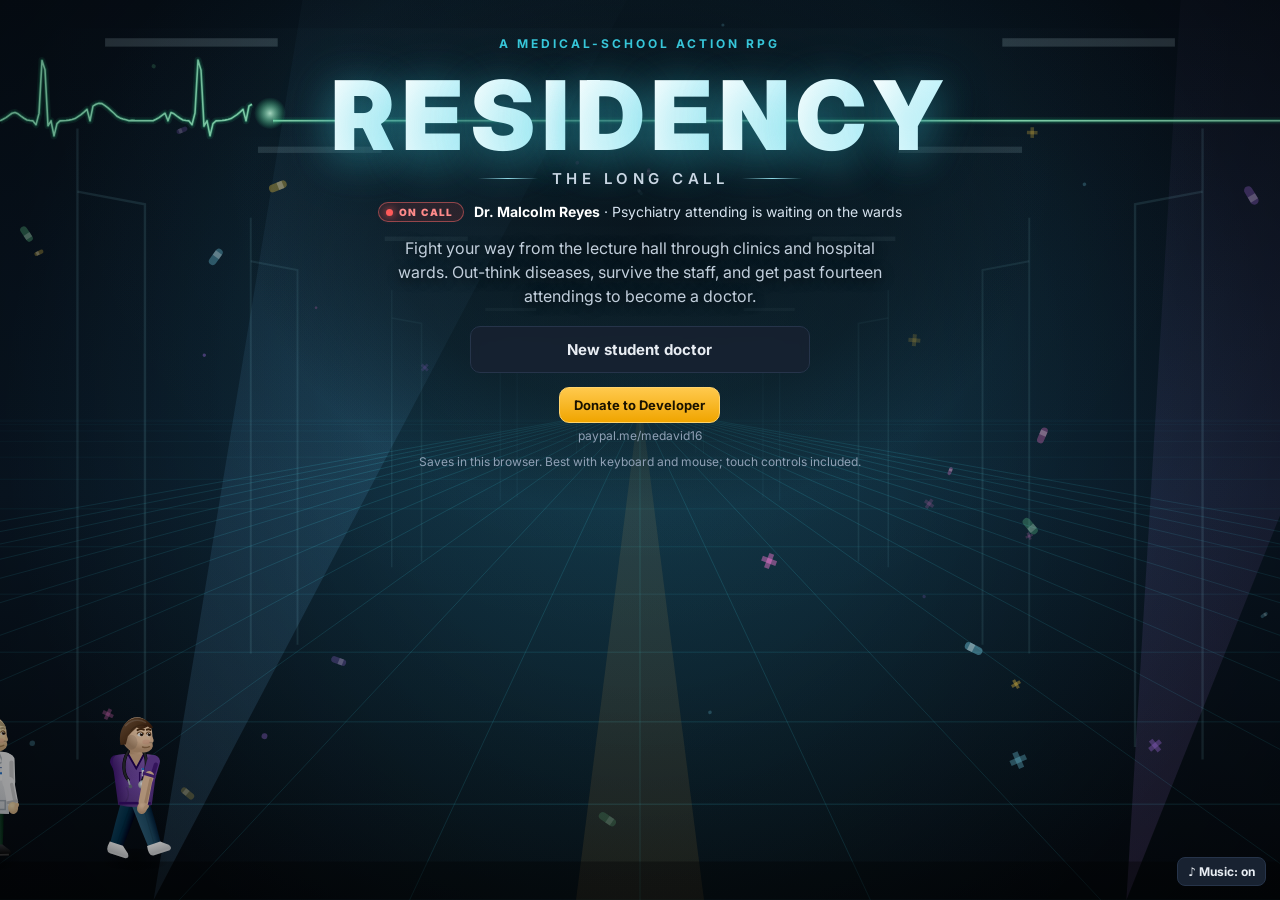
==== commit 1f9957e1: "Rename donate button, remove family members, 3-wave finale, +20% enemies Co-Authored-By: Claude Opus" ====
--- a/index.html
+++ b/index.html
@@ -243,7 +243,7 @@
       <button class="btn primary big hidden glowpulse" id="title-continue">Continue</button>
       <button class="btn big" id="title-new">New student doctor</button>
     </div>
-    <a class="btn donate" href="https://paypal.me/medavid16" target="_blank" rel="noopener noreferrer">♥ Support the developer — Donate via PayPal</a>
+    <a class="btn donate" href="https://paypal.me/medavid16" target="_blank" rel="noopener noreferrer">Donate to Developer</a>
     <p class="muted small donate-url">paypal.me/medavid16</p>
     <p class="muted small">Saves in this browser. Best with keyboard and mouse; touch controls included.</p>
   </div>
@@ -441,7 +441,7 @@
 const SPECIALTIES = {
   peds: { name: 'Pediatrics', boss: 'Dr. Rosa Alvarez', setting: 'clinic', place: "Children's Clinic", accent: '#ffb347',
     diseases: ['Croup', 'RSV Bronchiolitis', 'Acute Otitis Media', 'Hand-Foot-Mouth', 'Strep Pharyngitis', 'Gastroenteritis'],
-    staff: ['patient', 'patient', 'family', 'ma', 'nurse', 'phleb'],
+    staff: ['patient', 'patient', 'ma', 'nurse', 'phleb'],
     attacks: { ring: 'Vaccine Schedule', volley: 'Growth Chart Volley', summon: 'Toddler Tantrum', zones: 'Sticker Reward' },
     q: [
       { q: 'Most common cause of bronchiolitis in infants?', a: ['Respiratory syncytial virus', 'Influenza A', 'Haemophilus influenzae type b', 'Mycoplasma pneumoniae'], why: 'RSV is the leading cause of bronchiolitis in infants.' },
@@ -451,7 +451,7 @@
     ] },
   psych: { name: 'Psychiatry', boss: 'Dr. Malcolm Reyes', setting: 'clinic', place: 'Behavioral Health Unit', accent: '#9fa8ff',
     diseases: ['Delirium', 'Alcohol Withdrawal', 'Panic Attack', 'Serotonin Syndrome', 'Lithium Toxicity', 'Catatonia'],
-    staff: ['patient', 'patient', 'nurse', 'family', 'pharmacist', 'casemgr'],
+    staff: ['patient', 'patient', 'nurse', 'pharmacist', 'casemgr'],
     attacks: { ring: 'Mental Status Exam', spiral: 'Flight of Ideas', summon: 'Group Therapy', volley: 'Free Association' },
     q: [
       { q: 'Clozapine requires regular monitoring of:', a: ['Absolute neutrophil count', 'Serum amylase', 'Vitamin B12', 'Urine osmolality'], why: 'Clozapine can cause agranulocytosis, so the ANC is monitored.' },
@@ -461,7 +461,7 @@
     ] },
   fm: { name: 'Family Medicine', boss: 'Dr. Linda Park', setting: 'clinic', place: 'Family Health Center', accent: '#6fd18f',
     diseases: ['Hypertension', 'Type 2 Diabetes', 'COPD Exacerbation', 'Low Back Pain', 'Acute Sinusitis', 'Gout Flare'],
-    staff: ['patient', 'patient', 'ma', 'family', 'insurance', 'pharmacist', 'clerk'],
+    staff: ['patient', 'patient', 'ma', 'insurance', 'pharmacist', 'clerk'],
     attacks: { ring: 'Preventive Screening', volley: 'Fifteen-Minute Visit', zones: 'Annual Wellness Check', summon: 'Walk-In Rush', dash: 'Continuity of Care' },
     q: [
       { q: 'Per USPSTF, average-risk colorectal cancer screening begins at age:', a: ['45', '40', '50', '55'], why: 'USPSTF lowered the starting age to 45 in 2021.' },
@@ -471,7 +471,7 @@
     ] },
   ent: { name: 'Otolaryngology (ENT)', boss: 'Dr. Arjun Mehta', setting: 'hospital', place: 'ENT Clinic & OR', accent: '#ffd36b',
     diseases: ['Epistaxis', 'Peritonsillar Abscess', 'Otitis Externa', 'BPPV', 'Chronic Sinusitis'],
-    staff: ['patient', 'patient', 'nurse', 'radtech', 'family', 'clerk'],
+    staff: ['patient', 'patient', 'nurse', 'radtech', 'clerk'],
     attacks: { ring: 'Weber & Rinne', volley: 'Nasal Packing', zones: 'Tympanometry', spiral: 'Vertigo Spin' },
     q: [
       { q: 'Most common site of anterior epistaxis?', a: ["Kiesselbach's plexus", 'Sphenopalatine artery', 'Inferior turbinate', 'Posterior ethmoid artery'], why: "Kiesselbach's plexus on the anterior septum causes ~90% of nosebleeds." },
@@ -481,7 +481,7 @@
     ] },
   obgyn: { name: 'Obstetrics & Gynecology', boss: 'Dr. Grace Okafor', setting: 'hospital', place: 'Labor & Delivery', accent: '#ff8fc8',
     diseases: ['Preeclampsia', 'Hyperemesis Gravidarum', 'Ectopic Pregnancy', 'PCOS', 'Gestational Diabetes'],
-    staff: ['patient', 'patient', 'nurse', 'family', 'family', 'labtech', 'lawyer'],
+    staff: ['patient', 'patient', 'nurse', 'labtech', 'lawyer'],
     attacks: { ring: 'Contraction Wave', volley: 'Fundal Height', summon: 'Family Waiting Room', zones: 'Fetal Monitoring' },
     q: [
       { q: 'First-line agent for seizure prophylaxis in preeclampsia with severe features?', a: ['Magnesium sulfate', 'Phenytoin', 'Lorazepam', 'Levetiracetam'], why: 'Magnesium sulfate prevents and treats eclamptic seizures.' },
@@ -491,7 +491,7 @@
     ] },
   cards: { name: 'Cardiology', boss: 'Dr. Henry Castellano', setting: 'hospital', place: 'Cardiac Cath Lab', accent: '#ff5d6c',
     diseases: ['Atrial Fibrillation', 'STEMI', 'CHF Exacerbation', 'Pericarditis', 'Aortic Stenosis'],
-    staff: ['patient', 'patient', 'nurse', 'radtech', 'pharmacist', 'exec', 'family'],
+    staff: ['patient', 'patient', 'nurse', 'radtech', 'pharmacist', 'exec'],
     attacks: { ring: 'Twelve-Lead Burst', spiral: 'Torsades Spiral', dash: 'Door-to-Balloon', volley: 'Ejection Fraction' },
     q: [
       { q: 'ST elevation in leads II, III and aVF indicates which MI territory?', a: ['Inferior', 'Anterior', 'Lateral', 'Posterior only'], why: 'II, III, aVF look at the inferior wall (usually the RCA).' },
@@ -501,7 +501,7 @@
     ] },
   em: { name: 'Emergency Medicine', boss: 'Dr. Tasha Brooks', setting: 'hospital', place: 'Emergency Department', accent: '#ff7a3d',
     diseases: ['Anaphylaxis', 'Opioid Overdose', 'DKA', 'Sepsis', 'Acetaminophen Overdose'],
-    staff: ['patient', 'patient', 'patient', 'nurse', 'transporter', 'family', 'rt', 'lawyer'],
+    staff: ['patient', 'patient', 'patient', 'nurse', 'transporter', 'rt', 'lawyer'],
     attacks: { ring: 'Mass Casualty', dash: 'Trauma Activation', summon: 'Waiting Room Surge', zones: 'Triage Zones', volley: 'Rapid Sequence' },
     q: [
       { q: 'Antidote for acetaminophen overdose?', a: ['N-acetylcysteine', 'Flumazenil', 'Fomepizole', 'Deferoxamine'], why: 'NAC replenishes glutathione; best within 8 hours of ingestion.' },
@@ -561,7 +561,7 @@
     ] },
   im: { name: 'Internal Medicine', boss: 'Dr. Eleanor Whitfield', setting: 'hospital', place: 'Medicine Wards', accent: '#7fb2ff',
     diseases: ['Pneumonia', 'Hyperkalemia', 'Thyroid Storm', 'Acute Kidney Injury', 'Upper GI Bleed'],
-    staff: ['patient', 'patient', 'nurse', 'pharmacist', 'casemgr', 'family', 'labtech', 'exec'],
+    staff: ['patient', 'patient', 'nurse', 'pharmacist', 'casemgr', 'labtech', 'exec'],
     attacks: { ring: 'Morning Rounds', volley: 'Admission Orders', summon: 'Overnight Admits', spiral: 'Differential Spiral', zones: 'Problem List' },
     q: [
       { q: 'Hyperkalemia with peaked T waves — the first drug to give?', a: ['IV calcium gluconate', 'Sodium polystyrene sulfonate', 'Furosemide', 'Oral potassium binder only'], why: 'Calcium stabilizes the cardiac membrane; insulin/glucose then shift K⁺.' },
@@ -571,7 +571,7 @@
     ] },
   neuro: { name: 'Neurosurgery', boss: 'Dr. Adrian Voss', setting: 'or', place: 'Neurosurgical OR', accent: '#c084fc', final: true,
     diseases: ['Epidural Hematoma', 'Subdural Hematoma', 'Subarachnoid Hemorrhage', 'Hydrocephalus', 'Cauda Equina', 'Glioblastoma'],
-    staff: ['patient', 'nurse', 'radtech', 'lawyer', 'exec', 'resident', 'family'],
+    staff: ['patient', 'nurse', 'radtech', 'lawyer', 'exec', 'resident'],
     attacks: { ring: 'Craniotomy', spiral: 'Stereotactic Spiral', dash: 'Burr Hole Rush', zones: 'Gamma Knife', summon: 'Neuro ICU Team', volley: 'Glasgow Barrage' },
     q: [
       { q: 'Lucid interval with a biconvex (lens-shaped) hematoma on CT:', a: ['Epidural hematoma', 'Subdural hematoma', 'Subarachnoid hemorrhage', 'Intraparenchymal hemorrhage'], why: 'Usually middle meningeal artery injury; does not cross suture lines.' },
@@ -1055,7 +1055,7 @@
     floor: buildFloor(Z.setting, Z.accent), props: placeProps(Z.setting),
     player: { x: WW / 2, y: WH / 2 + 40, r: 14, hp: stats.maxHp, atkT: 0, face: 1, walk: 0, iframe: 0, rootT: 0, slowT: 0, dash: null, spin: 0, spinTick: 0, shield: 0, cds: [0, 0, 0, 0], moving: false },
     stats, enemies: [], projs: [], hazards: [], pickups: [], floaters: [], parts: [], rings: [],
-    waves: [10 + Math.floor(idx * 1.3), 13 + Math.floor(idx * 1.4)], wave: 0, queue: [], spawnT: 0, waveDelay: 1.5,
+    waves: [10 + idx * 1.3, 13 + idx * 1.4].concat(Z.final ? [16 + idx * 1.5] : []).map(n => Math.round(n * 1.2)), wave: 0, queue: [], spawnT: 0, waveDelay: 1.5,
     beams: [], bolts: [], swings: [], mist: [], flashes: [], sparks: [], wcd: {},
     boss: null, bossSpawned: false, qIdx: 0, shake: 0, banner: { text: Z.place, sub: Z.boss ? `${Z.name} rotation` : 'Orientation week', t: 3.5 },
     earned: { money: 0, bp: 0, xp: 0, items: [] }, cam: { x: WW / 2, y: WH / 2 },
@@ -1067,7 +1067,7 @@
   const n = G.waves[G.wave];
   G.queue = [];
   for (let i = 0; i < n; i++) G.queue.push(pick(G.zone.staff));
-  if (G.wave === 1 && G.idx >= 3) G.queue.push('lawyer');
+  if (G.wave === G.waves.length - 1 && G.idx >= 3) G.queue.push('lawyer');
   if (G.wave === 0 && G.idx >= 5) G.queue.push(pick(['exec', 'insurance', 'lawyer']));
   G.spawnT = 0;
 }
@@ -2765,7 +2765,7 @@
   newChase(first) {
     const look = this.playerLookForTitle();
     look.top = look.top || '#2a7fa8';
-    const types = shuffle(['nurse', 'lawyer', 'family', 'patient', 'exec', 'phleb', 'pharmacist', 'radtech', 'insurance', 'transporter', 'patient']).slice(0, 5);
+    const types = shuffle(['nurse', 'lawyer', 'casemgr', 'patient', 'exec', 'phleb', 'pharmacist', 'radtech', 'insurance', 'transporter', 'patient']).slice(0, 5);
     const start = first ? -80 : -120;
     this.runners = [{ me: true, x: start, look, spd: 0, walk: 0, face: 1, a: 1 }];
     types.forEach((t, i) => {
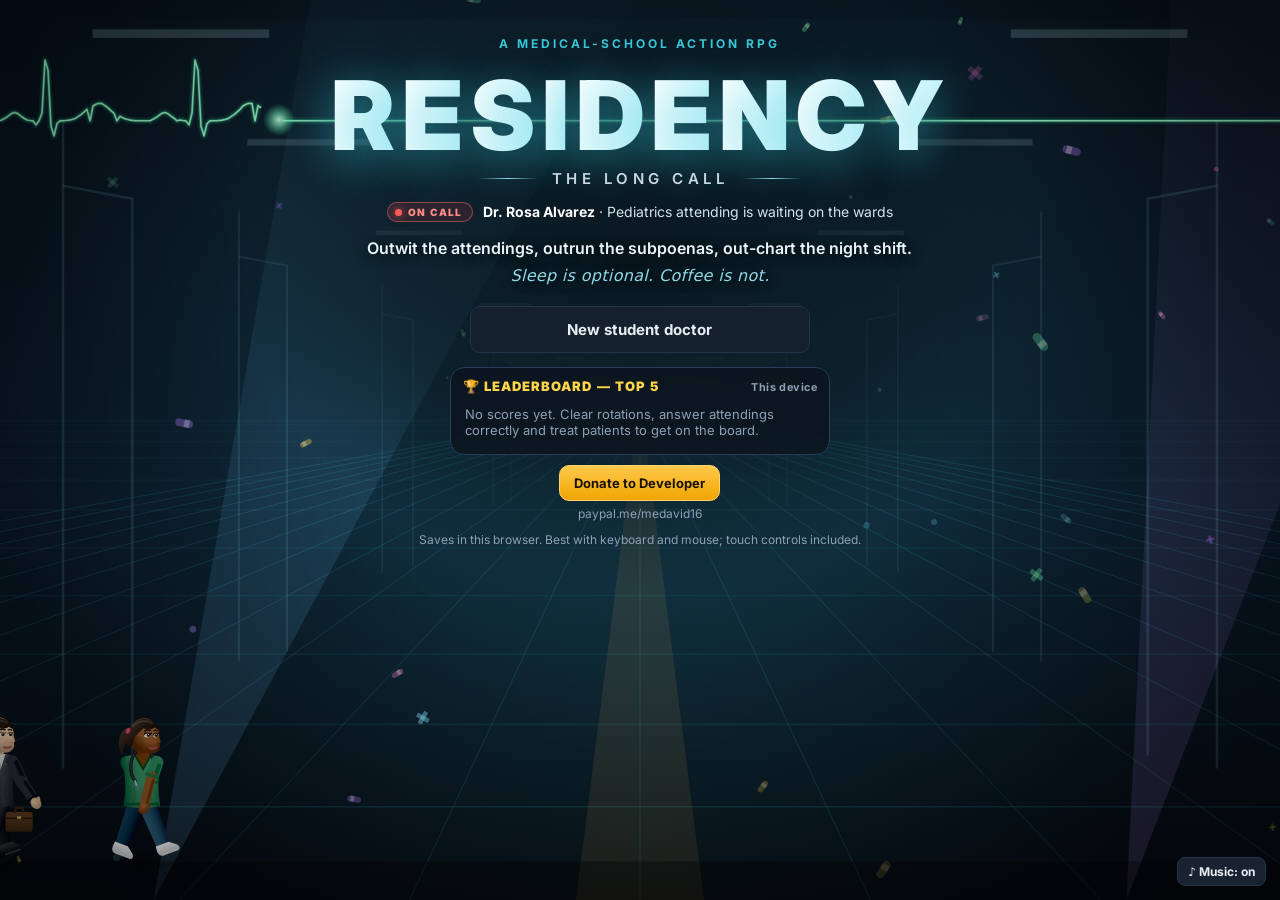
==== commit 5c1c092d: "Add named saves, leaderboard, 1,470-question bank, 5 new enemies - Witty two-line title intro; Load " ====
--- a/index.html
+++ b/index.html
@@ -226,6 +226,27 @@
 
 .weapon-reveal { margin-top: 12px; padding: 12px 14px; border-radius: 12px; border: 1px solid #3a5170; background: linear-gradient(160deg, #18304a, #121a24); }
 .wr-name { font-size: 20px; font-weight: 900; margin: 4px 0; color: #ffe08a; }
+
+.intro2 { display: flex; flex-direction: column; gap: 4px; font-size: 16px; max-width: 560px; }
+.intro2 span:first-child { color: #e8f3fb; font-weight: 600; }
+.intro2 span:last-child { color: #8fd9e6; font-style: italic; letter-spacing: .02em; }
+.board { margin: 14px auto 6px; width: min(380px, 92vw); background: rgba(12,20,30,.82); border: 1px solid #2a3d55; border-radius: 14px; padding: 10px 12px; backdrop-filter: blur(4px); text-align: left; animation: fadeup .8s 1.2s both; }
+.board-h { display: flex; align-items: baseline; justify-content: space-between; font-weight: 900; font-size: 13px; letter-spacing: .08em; text-transform: uppercase; color: #ffd54a; margin-bottom: 6px; }
+.board-h small { color: #8fa0b5; font-weight: 700; letter-spacing: .04em; text-transform: none; }
+.brow { display: grid; grid-template-columns: 26px 1fr auto auto; gap: 8px; align-items: center; padding: 5px 4px; border-top: 1px dashed #24324a; font-size: 13px; }
+.brow:first-of-type { border-top: 0; }
+.brow .rk { font-weight: 900; color: #8fa0b5; text-align: center; }
+.brow.r1 .rk { color: #ffd54a; } .brow.r2 .rk { color: #d0d7e1; } .brow.r3 .rk { color: #e0a070; }
+.brow .nm { font-weight: 700; overflow: hidden; text-overflow: ellipsis; white-space: nowrap; }
+.brow .lv { color: #8fa0b5; font-size: 11px; } .brow .sc { font-weight: 900; color: #8fd9e6; font-variant-numeric: tabular-nums; }
+.board-empty { color: #8fa0b5; font-size: 13px; padding: 6px 2px; }
+.slotlist { display: flex; flex-direction: column; gap: 8px; max-height: 56vh; overflow: auto; margin-top: 10px; }
+.slotrow { display: flex; align-items: center; gap: 12px; background: var(--card2); border: 1px solid var(--line); border-radius: 12px; padding: 8px 10px; }
+.slotrow canvas { width: 44px; height: 56px; flex: none; }
+.slotrow .info { flex: 1; min-width: 0; }
+.slotrow .info b { display: block; font-size: 15px; }
+.slotrow .info span { font-size: 12px; color: var(--muted); }
+.err { color: #ff8a8a; font-size: 13px; margin-top: 6px; }
 </style>
 </head>
 <body>
@@ -238,11 +259,13 @@
     <h1 class="logo">RESIDENCY</h1>
     <div class="tag"><span class="tag-line"></span>The Long Call<span class="tag-line"></span></div>
     <div id="title-ticker"></div>
-    <p class="lede">Fight your way from the lecture hall through clinics and hospital wards. Out-think diseases, survive the staff, and get past fourteen attendings to become a doctor.</p>
+    <p class="lede intro2"><span>Outwit the attendings, outrun the subpoenas, out-chart the night shift.</span><span>Sleep is optional. Coffee is not.</span></p>
     <div class="col narrow">
       <button class="btn primary big hidden glowpulse" id="title-continue">Continue</button>
+      <button class="btn big hidden" id="title-load">Load saved game</button>
       <button class="btn big" id="title-new">New student doctor</button>
     </div>
+    <div class="board" id="board"></div>
     <a class="btn donate" href="https://paypal.me/medavid16" target="_blank" rel="noopener noreferrer">Donate to Developer</a>
     <p class="muted small donate-url">paypal.me/medavid16</p>
     <p class="muted small">Saves in this browser. Best with keyboard and mouse; touch controls included.</p>
@@ -263,6 +286,7 @@
         <label>Scrubs</label><div id="cr-scrub" class="swatches"></div>
       </div>
     </div>
+    <div class="err" id="cr-err"></div>
     <div class="row end"><button class="btn" id="cr-back">Back</button><button class="btn primary" id="cr-go">Start medical school</button></div>
   </div>
 </section>
@@ -433,6 +457,12 @@
   rt:          { name: 'Respiratory Therapist', hp: 32, spd: 85,  dmg: 7,  beh: 'ranged', range: 260, rate: 1.6, proj: { name: 'Nebulizer Mist', color: '#c8f0ff', spd: 260, r: 9 }, look: { top: '#3c7a5a', bottom: '#3c7a5a' }, xp: 12, cash: 4, cured: 'Airway secured ✓' },
   transporter: { name: 'Patient Transporter',   hp: 40, spd: 80,  dmg: 12, beh: 'charger', look: { top: '#6b7280', bottom: '#2a2f3a' }, xp: 13, cash: 4, cured: 'Transport done ✓', attack: 'Gurney Rush' },
   clerk:       { name: 'Unit Clerk',            hp: 28, spd: 80,  dmg: 5,  beh: 'ranged', range: 280, rate: 1.5, proj: { name: 'Missing Signature', color: '#ffffff', spd: 340, r: 5 }, look: { top: '#8a5a8f', bottom: '#2a2f3a' }, xp: 10, cash: 4, cured: 'Chart signed ✓' },
+  // ----- newer staff with unique skills -----
+  security:    { name: 'Security Officer',      hp: 95, spd: 72,  dmg: 16, beh: 'slammer', look: { top: '#1d2433', bottom: '#1d2433', head: 'guardcap', badgeGold: true }, xp: 18, cash: 7, cured: 'All clear ✓', attack: 'Code Gray!' },
+  dietitian:   { name: 'Dietitian',             hp: 34, spd: 85,  dmg: 6,  beh: 'ranged', range: 300, rate: 2.6, proj: { name: 'NPO Order', color: '#ff6b81', spd: 320, r: 8, silence: 2.5 }, look: { top: '#a7d8b8', bottom: '#3a4450', coat: true }, xp: 14, cash: 5, cured: 'Diet advanced ✓' },
+  pt:          { name: 'Physical Therapist',    hp: 42, spd: 95,  dmg: 7,  beh: 'ranged', range: 330, rate: 3.0, proj: { name: 'Gait Belt', color: '#f5d76e', spd: 420, r: 7, pull: 150 }, look: { top: '#24456e', bottom: '#c8b48a' }, xp: 14, cash: 5, cured: 'Ambulating ✓' },
+  infection:   { name: 'Infection Preventionist', hp: 40, spd: 80, dmg: 7, beh: 'isolator', range: 340, rate: 3.2, look: { top: '#3a4450', bottom: '#3a4450', coat: true, longcoat: true, coatColor: '#f2d35b', mask: true }, xp: 15, cash: 5, cured: 'Precautions lifted ✓', attack: 'Isolation Zone' },
+  pharmarep:   { name: 'Pharmaceutical Rep',    hp: 30, spd: 95,  dmg: 4,  beh: 'support', range: 360, rate: 5.0, look: { top: '#2b2f3a', bottom: '#2b2f3a', suit: '#c0392b', briefcase: true }, xp: 16, cash: 14, cured: 'Samples confiscated ✓', attack: 'Free Samples!' },
   resident:    { name: 'Resident',              hp: 40, spd: 100, dmg: 8,  beh: 'melee', look: { top: '#7fb2d9', bottom: '#7fb2d9' }, xp: 10, cash: 3, cured: 'Signed out ✓', attack: 'Scut Work' },
 };
 
@@ -441,7 +471,7 @@
 const SPECIALTIES = {
   peds: { name: 'Pediatrics', boss: 'Dr. Rosa Alvarez', setting: 'clinic', place: "Children's Clinic", accent: '#ffb347',
     diseases: ['Croup', 'RSV Bronchiolitis', 'Acute Otitis Media', 'Hand-Foot-Mouth', 'Strep Pharyngitis', 'Gastroenteritis'],
-    staff: ['patient', 'patient', 'ma', 'nurse', 'phleb'],
+    staff: ['patient', 'patient', 'ma', 'nurse', 'phleb', 'infection'],
     attacks: { ring: 'Vaccine Schedule', volley: 'Growth Chart Volley', summon: 'Toddler Tantrum', zones: 'Sticker Reward' },
     q: [
       { q: 'Most common cause of bronchiolitis in infants?', a: ['Respiratory syncytial virus', 'Influenza A', 'Haemophilus influenzae type b', 'Mycoplasma pneumoniae'], why: 'RSV is the leading cause of bronchiolitis in infants.' },
@@ -451,7 +481,7 @@
     ] },
   psych: { name: 'Psychiatry', boss: 'Dr. Malcolm Reyes', setting: 'clinic', place: 'Behavioral Health Unit', accent: '#9fa8ff',
     diseases: ['Delirium', 'Alcohol Withdrawal', 'Panic Attack', 'Serotonin Syndrome', 'Lithium Toxicity', 'Catatonia'],
-    staff: ['patient', 'patient', 'nurse', 'pharmacist', 'casemgr'],
+    staff: ['patient', 'patient', 'nurse', 'pharmacist', 'casemgr', 'security', 'dietitian'],
     attacks: { ring: 'Mental Status Exam', spiral: 'Flight of Ideas', summon: 'Group Therapy', volley: 'Free Association' },
     q: [
       { q: 'Clozapine requires regular monitoring of:', a: ['Absolute neutrophil count', 'Serum amylase', 'Vitamin B12', 'Urine osmolality'], why: 'Clozapine can cause agranulocytosis, so the ANC is monitored.' },
@@ -461,7 +491,7 @@
     ] },
   fm: { name: 'Family Medicine', boss: 'Dr. Linda Park', setting: 'clinic', place: 'Family Health Center', accent: '#6fd18f',
     diseases: ['Hypertension', 'Type 2 Diabetes', 'COPD Exacerbation', 'Low Back Pain', 'Acute Sinusitis', 'Gout Flare'],
-    staff: ['patient', 'patient', 'ma', 'insurance', 'pharmacist', 'clerk'],
+    staff: ['patient', 'patient', 'ma', 'insurance', 'pharmacist', 'clerk', 'dietitian', 'pharmarep'],
     attacks: { ring: 'Preventive Screening', volley: 'Fifteen-Minute Visit', zones: 'Annual Wellness Check', summon: 'Walk-In Rush', dash: 'Continuity of Care' },
     q: [
       { q: 'Per USPSTF, average-risk colorectal cancer screening begins at age:', a: ['45', '40', '50', '55'], why: 'USPSTF lowered the starting age to 45 in 2021.' },
@@ -471,7 +501,7 @@
     ] },
   ent: { name: 'Otolaryngology (ENT)', boss: 'Dr. Arjun Mehta', setting: 'hospital', place: 'ENT Clinic & OR', accent: '#ffd36b',
     diseases: ['Epistaxis', 'Peritonsillar Abscess', 'Otitis Externa', 'BPPV', 'Chronic Sinusitis'],
-    staff: ['patient', 'patient', 'nurse', 'radtech', 'clerk'],
+    staff: ['patient', 'patient', 'nurse', 'radtech', 'clerk', 'pt', 'infection'],
     attacks: { ring: 'Weber & Rinne', volley: 'Nasal Packing', zones: 'Tympanometry', spiral: 'Vertigo Spin' },
     q: [
       { q: 'Most common site of anterior epistaxis?', a: ["Kiesselbach's plexus", 'Sphenopalatine artery', 'Inferior turbinate', 'Posterior ethmoid artery'], why: "Kiesselbach's plexus on the anterior septum causes ~90% of nosebleeds." },
@@ -481,7 +511,7 @@
     ] },
   obgyn: { name: 'Obstetrics & Gynecology', boss: 'Dr. Grace Okafor', setting: 'hospital', place: 'Labor & Delivery', accent: '#ff8fc8',
     diseases: ['Preeclampsia', 'Hyperemesis Gravidarum', 'Ectopic Pregnancy', 'PCOS', 'Gestational Diabetes'],
-    staff: ['patient', 'patient', 'nurse', 'labtech', 'lawyer'],
+    staff: ['patient', 'patient', 'nurse', 'labtech', 'lawyer', 'security', 'dietitian'],
     attacks: { ring: 'Contraction Wave', volley: 'Fundal Height', summon: 'Family Waiting Room', zones: 'Fetal Monitoring' },
     q: [
       { q: 'First-line agent for seizure prophylaxis in preeclampsia with severe features?', a: ['Magnesium sulfate', 'Phenytoin', 'Lorazepam', 'Levetiracetam'], why: 'Magnesium sulfate prevents and treats eclamptic seizures.' },
@@ -491,7 +521,7 @@
     ] },
   cards: { name: 'Cardiology', boss: 'Dr. Henry Castellano', setting: 'hospital', place: 'Cardiac Cath Lab', accent: '#ff5d6c',
     diseases: ['Atrial Fibrillation', 'STEMI', 'CHF Exacerbation', 'Pericarditis', 'Aortic Stenosis'],
-    staff: ['patient', 'patient', 'nurse', 'radtech', 'pharmacist', 'exec'],
+    staff: ['patient', 'patient', 'nurse', 'radtech', 'pharmacist', 'exec', 'dietitian', 'pharmarep', 'pt'],
     attacks: { ring: 'Twelve-Lead Burst', spiral: 'Torsades Spiral', dash: 'Door-to-Balloon', volley: 'Ejection Fraction' },
     q: [
       { q: 'ST elevation in leads II, III and aVF indicates which MI territory?', a: ['Inferior', 'Anterior', 'Lateral', 'Posterior only'], why: 'II, III, aVF look at the inferior wall (usually the RCA).' },
@@ -501,7 +531,7 @@
     ] },
   em: { name: 'Emergency Medicine', boss: 'Dr. Tasha Brooks', setting: 'hospital', place: 'Emergency Department', accent: '#ff7a3d',
     diseases: ['Anaphylaxis', 'Opioid Overdose', 'DKA', 'Sepsis', 'Acetaminophen Overdose'],
-    staff: ['patient', 'patient', 'patient', 'nurse', 'transporter', 'rt', 'lawyer'],
+    staff: ['patient', 'patient', 'patient', 'nurse', 'transporter', 'rt', 'lawyer', 'security', 'infection', 'security'],
     attacks: { ring: 'Mass Casualty', dash: 'Trauma Activation', summon: 'Waiting Room Surge', zones: 'Triage Zones', volley: 'Rapid Sequence' },
     q: [
       { q: 'Antidote for acetaminophen overdose?', a: ['N-acetylcysteine', 'Flumazenil', 'Fomepizole', 'Deferoxamine'], why: 'NAC replenishes glutathione; best within 8 hours of ingestion.' },
@@ -511,7 +541,7 @@
     ] },
   surg: { name: 'General Surgery', boss: 'Dr. Victor Hale', setting: 'hospital', place: 'Surgical Ward & OR', accent: '#4fd1c5',
     diseases: ['Appendicitis', 'Cholecystitis', 'Small Bowel Obstruction', 'Incarcerated Hernia', 'Diverticulitis'],
-    staff: ['patient', 'patient', 'nurse', 'transporter', 'labtech', 'exec', 'resident'],
+    staff: ['patient', 'patient', 'nurse', 'transporter', 'labtech', 'exec', 'resident', 'infection', 'pt', 'security'],
     attacks: { dash: 'Midline Laparotomy', ring: 'Retractor Sweep', volley: 'Bovie Bolts', summon: 'Scrub Team' },
     q: [
       { q: "Positive Murphy's sign is most associated with:", a: ['Acute cholecystitis', 'Appendicitis', 'Pancreatitis', 'Diverticulitis'], why: 'Inspiratory arrest on RUQ palpation suggests cholecystitis.' },
@@ -521,7 +551,7 @@
     ] },
   derm: { name: 'Dermatology', boss: 'Dr. Naomi Sato', setting: 'hospital', place: 'Dermatology Suite', accent: '#f6a6b2',
     diseases: ['Cellulitis', 'Psoriasis', 'Melanoma', 'Herpes Zoster', 'Stevens-Johnson Syndrome'],
-    staff: ['patient', 'patient', 'ma', 'pharmacist', 'insurance', 'labtech'],
+    staff: ['patient', 'patient', 'ma', 'pharmacist', 'insurance', 'labtech', 'pharmarep', 'infection'],
     attacks: { ring: 'Dermatome Ring', zones: 'Cryotherapy', volley: 'Punch Biopsy', spiral: 'Christmas-Tree Spiral' },
     q: [
       { q: 'In the ABCDEs of melanoma, "E" stands for:', a: ['Evolving', 'Elevated', 'Erythematous', 'Eczematous'], why: 'Change in size, shape or color over time is a key warning sign.' },
@@ -531,7 +561,7 @@
     ] },
   ortho: { name: 'Orthopedic Surgery', boss: 'Dr. Marcus Strand', setting: 'hospital', place: 'Ortho Trauma Bay', accent: '#c7d0dc',
     diseases: ['Scaphoid Fracture', 'ACL Tear', 'Hip Fracture', 'Compartment Syndrome', 'Septic Arthritis'],
-    staff: ['patient', 'patient', 'radtech', 'radtech', 'transporter', 'nurse', 'lawyer'],
+    staff: ['patient', 'patient', 'radtech', 'radtech', 'transporter', 'nurse', 'lawyer', 'pt', 'pt', 'security'],
     attacks: { dash: 'Closed Reduction', zones: 'Bone Saw', ring: 'Cast Room', volley: 'Ortho Hammer' },
     q: [
       { q: 'Most commonly fractured carpal bone?', a: ['Scaphoid', 'Lunate', 'Hamate', 'Trapezium'], why: 'Snuffbox tenderness after a FOOSH = scaphoid until proven otherwise.' },
@@ -541,7 +571,7 @@
     ] },
   anes: { name: 'Anesthesiology', boss: 'Dr. Ingrid Larsen', setting: 'or', place: 'Pre-Op & PACU', accent: '#8be0ff',
     diseases: ['Malignant Hyperthermia', 'Difficult Airway', 'Postop Nausea', 'Local Anesthetic Toxicity'],
-    staff: ['patient', 'nurse', 'rt', 'pharmacist', 'transporter', 'resident'],
+    staff: ['patient', 'nurse', 'rt', 'pharmacist', 'transporter', 'resident', 'infection', 'security'],
     attacks: { ring: 'Induction', spiral: 'Sevoflurane Swirl', zones: 'Nerve Block', summon: 'PACU Rush' },
     q: [
       { q: 'Specific treatment for malignant hyperthermia?', a: ['Dantrolene', 'Succinylcholine', 'Propofol', 'Neostigmine'], why: 'Dantrolene blocks calcium release from the sarcoplasmic reticulum.' },
@@ -551,7 +581,7 @@
     ] },
   rads: { name: 'Radiology', boss: 'Dr. Owen Fitzgerald', setting: 'hospital', place: 'Imaging Department', accent: '#a0b4c8',
     diseases: ['Pneumothorax', 'Kidney Stone', 'Pulmonary Embolism', 'Pneumoperitoneum', 'Bowel Obstruction'],
-    staff: ['patient', 'radtech', 'radtech', 'radtech', 'transporter', 'clerk'],
+    staff: ['patient', 'radtech', 'radtech', 'radtech', 'transporter', 'clerk', 'security', 'pharmarep'],
     attacks: { zones: 'Contrast Bolus', ring: 'CT Gantry', spiral: 'MRI Gradient', volley: 'Wet Read' },
     q: [
       { q: 'Preferred imaging for suspected kidney stone in a non-pregnant adult?', a: ['Non-contrast CT abdomen/pelvis', 'Contrast-enhanced MRI', 'Plain KUB only', 'Nuclear renal scan'], why: 'Low-dose non-contrast CT is most sensitive and specific.' },
@@ -561,7 +591,7 @@
     ] },
   im: { name: 'Internal Medicine', boss: 'Dr. Eleanor Whitfield', setting: 'hospital', place: 'Medicine Wards', accent: '#7fb2ff',
     diseases: ['Pneumonia', 'Hyperkalemia', 'Thyroid Storm', 'Acute Kidney Injury', 'Upper GI Bleed'],
-    staff: ['patient', 'patient', 'nurse', 'pharmacist', 'casemgr', 'labtech', 'exec'],
+    staff: ['patient', 'patient', 'nurse', 'pharmacist', 'casemgr', 'labtech', 'exec', 'dietitian', 'pharmarep', 'pt', 'infection'],
     attacks: { ring: 'Morning Rounds', volley: 'Admission Orders', summon: 'Overnight Admits', spiral: 'Differential Spiral', zones: 'Problem List' },
     q: [
       { q: 'Hyperkalemia with peaked T waves — the first drug to give?', a: ['IV calcium gluconate', 'Sodium polystyrene sulfonate', 'Furosemide', 'Oral potassium binder only'], why: 'Calcium stabilizes the cardiac membrane; insulin/glucose then shift K⁺.' },
@@ -571,7 +601,7 @@
     ] },
   neuro: { name: 'Neurosurgery', boss: 'Dr. Adrian Voss', setting: 'or', place: 'Neurosurgical OR', accent: '#c084fc', final: true,
     diseases: ['Epidural Hematoma', 'Subdural Hematoma', 'Subarachnoid Hemorrhage', 'Hydrocephalus', 'Cauda Equina', 'Glioblastoma'],
-    staff: ['patient', 'nurse', 'radtech', 'lawyer', 'exec', 'resident'],
+    staff: ['patient', 'nurse', 'radtech', 'lawyer', 'exec', 'resident', 'security', 'infection', 'pharmarep', 'pt', 'dietitian'],
     attacks: { ring: 'Craniotomy', spiral: 'Stereotactic Spiral', dash: 'Burr Hole Rush', zones: 'Gamma Knife', summon: 'Neuro ICU Team', volley: 'Glasgow Barrage' },
     q: [
       { q: 'Lucid interval with a biconvex (lens-shaped) hematoma on CT:', a: ['Epidural hematoma', 'Subdural hematoma', 'Subarachnoid hemorrhage', 'Intraparenchymal hemorrhage'], why: 'Usually middle meningeal artery injury; does not cross suture lines.' },
@@ -610,6 +640,1350 @@
   m: [['short', 'Short'], ['buzz', 'Buzz'], ['receding', 'Receding'], ['sidepart', 'Side Part'], ['curly', 'Curly Top'], ['spiky', 'Spiky']],
   f: [['ponytail', 'Ponytail'], ['long', 'Long'], ['bun', 'Bun'], ['bob', 'Bob'], ['braid', 'Braid'], ['afro', 'Curly']],
 };
+
+'use strict';
+const QB = {};
+
+QB.anes = [
+["Most common cause of hypoxemia in the PACU:", "Hypoventilation/atelectasis", "Pulmonary embolism", "Pneumothorax", "Anaphylaxis", "Encourage deep breathing; supplemental O₂."],
+["Residual neuromuscular blockade is best assessed with:", "Quantitative train-of-four monitoring (TOF ratio ≥ 0.9)", "Head lift for 1 second", "Pulse oximetry", "Blood pressure", "Clinical tests are unreliable."],
+["Train-of-four fade is characteristic of:", "Non-depolarizing neuromuscular blockade", "Succinylcholine phase I block", "Local anesthetics", "Opioids", "Phase II succinylcholine block can also fade."],
+["Prolonged paralysis after succinylcholine suggests:", "Pseudocholinesterase deficiency", "Malignant hyperthermia", "Hyperkalemia", "Myasthenia gravis only", "Supportive ventilation until it wears off."],
+["Succinylcholine side effect raising potassium by about 0.5 mEq/L in normal patients:", "Mild hyperkalemia", "Hypokalemia", "Hypocalcemia", "Hyponatremia", "Dangerous rises in burns, crush injury, denervation."],
+["Succinylcholine can cause bradycardia, especially in:", "Children and with repeat doses", "Elderly patients only", "Patients on beta-blockers only", "Never", "Pretreat children with atropine as needed."],
+["Rocuronium dose for rapid sequence intubation:", "About 1.2 mg/kg", "0.1 mg/kg", "5 mg/kg", "0.01 mg/kg", "Onset comparable to succinylcholine at this dose."],
+["Myasthenia gravis patients are:", "Resistant to succinylcholine and sensitive to non-depolarizing blockers", "Sensitive to succinylcholine only", "Unaffected by neuromuscular blockers", "Resistant to all blockers", "Fewer functional ACh receptors."],
+["Most common side effect of propofol on induction:", "Hypotension", "Hypertension", "Bradypnea is rare", "Seizures", "Vasodilation and myocardial depression."],
+["Propofol infusion syndrome features:", "Metabolic acidosis, rhabdomyolysis, hyperkalemia and heart failure", "Hypoglycemia only", "Rash", "Hyperthermia only", "High doses for long periods."],
+["Propofol is formulated in:", "A lipid emulsion (egg lecithin, soybean oil)", "Water only", "Alcohol", "Saline", "Strict asepsis; supports bacterial growth."],
+["Ketamine is a ___ receptor antagonist.", "NMDA", "GABA-A", "Opioid mu", "Dopamine D2", "Dissociative anesthesia and analgesia."],
+["Ketamine side effect of concern on emergence:", "Emergence delirium/hallucinations", "Severe hypotension in all", "Bronchospasm", "Malignant hyperthermia", "Benzodiazepines can reduce it."],
+["Ketamine is useful in asthma because it:", "Causes bronchodilation", "Causes bronchospasm", "Suppresses all airway reflexes", "Lowers heart rate", "Sympathomimetic effect."],
+["Dexmedetomidine mechanism:", "Alpha-2 adrenergic agonist", "GABA-A agonist", "NMDA antagonist", "Mu opioid agonist", "Sedation with minimal respiratory depression."],
+["Midazolam reversal agent:", "Flumazenil", "Naloxone", "Sugammadex", "Neostigmine", "Can precipitate seizures in chronic benzo users."],
+["Volatile anesthetic potency is measured by:", "Minimum alveolar concentration (MAC)", "Blood-gas partition coefficient", "Vapor pressure", "Molecular weight", "Lower MAC = more potent."],
+["Low blood-gas solubility of an inhaled anesthetic means:", "Faster induction and emergence", "Slower induction", "Higher potency", "More hepatotoxicity", "e.g., desflurane and nitrous oxide."],
+["Inhaled agent preferred for inhalational induction in children:", "Sevoflurane", "Desflurane", "Isoflurane", "Halothane", "Pleasant smell; not airway-irritating."],
+["Desflurane is avoided for mask induction because it is:", "Pungent and airway-irritating", "Too potent", "Slow-acting", "Cardiotoxic", "Can cause coughing and laryngospasm."],
+["Nitrous oxide is contraindicated with:", "Pneumothorax or bowel obstruction", "Hypertension", "Diabetes", "Asthma", "Expands closed gas spaces."],
+["Age effect on MAC:", "MAC decreases with age", "MAC increases with age", "No effect", "MAC doubles after 60", "About 6% per decade."],
+["Factor that increases MAC:", "Hyperthermia and chronic alcohol use", "Hypothermia", "Pregnancy", "Acute alcohol intoxication", "Pregnancy and old age decrease MAC."],
+["Laryngospasm on emergence — first maneuver:", "Positive-pressure ventilation with 100% O₂ and jaw thrust", "Extubate immediately", "IV fluids", "Give naloxone", "Small-dose succinylcholine if it persists."],
+["Pink frothy sputum after relief of laryngospasm:", "Negative-pressure pulmonary edema", "Aspiration pneumonia", "Anaphylaxis", "Pneumothorax", "Supportive care with PEEP."],
+["Aspiration risk is reduced with:", "Rapid sequence induction with cricoid pressure (debated) and NPO status", "Mask ventilation for 10 minutes", "Deep sedation only", "Trendelenburg position", "RSI avoids bag-mask ventilation."],
+["Mendelson syndrome refers to:", "Aspiration pneumonitis from gastric acid", "Bacterial pneumonia", "Pulmonary edema", "Malignant hyperthermia", "Chemical lung injury."],
+["Difficult airway prediction includes:", "Mallampati III–IV, short thyromental distance and limited neck extension", "Normal mouth opening", "Long thin neck", "Edentulous patient only", "Also obesity and OSA."],
+["Can't intubate, can't oxygenate — final step:", "Emergency front-of-neck access (cricothyrotomy)", "Keep trying laryngoscopy", "Give more sedation", "Wake up only", "Follow the difficult airway algorithm."],
+["Supraglottic airway example:", "Laryngeal mask airway", "Endotracheal tube", "Tracheostomy", "Nasogastric tube", "Rescue device for failed intubation."],
+["Correct ETT depth at the lips for an average adult:", "About 21 cm (women) to 23 cm (men)", "10 cm", "35 cm", "5 cm", "Confirm with capnography and auscultation."],
+["Right main bronchus intubation sign:", "Decreased breath sounds on the left", "Bilateral equal sounds", "No capnography trace", "Gastric gurgling", "Pull the tube back."],
+["Spinal anesthesia is injected into the:", "Subarachnoid space", "Epidural space", "Subdural space", "Muscle", "Below L1–L2 in adults to avoid the cord."],
+["Most common side effect of spinal anesthesia:", "Hypotension", "Hypertension", "Seizures", "Malignant hyperthermia", "Sympathetic blockade; treat with fluids and vasopressors."],
+["Positional headache days after spinal anesthesia:", "Post-dural puncture headache", "Migraine", "Meningitis", "Subarachnoid hemorrhage", "Epidural blood patch if severe."],
+["High spinal block signs:", "Hypotension, bradycardia, dyspnea and arm weakness", "Leg weakness only", "Hypertension", "Agitation only", "Support airway and circulation."],
+["Neuraxial anesthesia and anticoagulation risk:", "Epidural hematoma", "Malignant hyperthermia", "Seizures", "Pneumothorax", "Follow ASRA timing guidelines."],
+["Ester local anesthetics are metabolized by:", "Plasma pseudocholinesterase", "Liver CYP450", "Kidneys only", "Red blood cells", "Amides are metabolized in the liver."],
+["Local anesthetic class more likely to cause true allergy:", "Esters (via PABA metabolite)", "Amides", "Both equally", "Neither", "Amides contain two 'i's (lidocaine)."],
+["Most cardiotoxic local anesthetic:", "Bupivacaine", "Lidocaine", "Chloroprocaine", "Mepivacaine", "Use lipid emulsion for toxicity."],
+["Early signs of local anesthetic toxicity:", "Perioral numbness, tinnitus and metallic taste", "Bradycardia only", "Rash", "Hypoglycemia", "Then seizures and cardiovascular collapse."],
+["Epinephrine is added to local anesthetics to:", "Prolong duration and reduce systemic absorption", "Speed onset only", "Reduce pain of injection", "Prevent allergy", "Avoid in end-arterial areas historically."],
+["Maximum lidocaine dose with epinephrine:", "About 7 mg/kg", "1 mg/kg", "20 mg/kg", "50 mg/kg", "About 4.5 mg/kg without epinephrine."],
+["Interscalene block commonly causes:", "Ipsilateral phrenic nerve paralysis", "Foot drop", "Horner syndrome never", "Bradycardia only", "Avoid in severe lung disease."],
+["Opioid side effect that does not develop tolerance:", "Constipation and miosis", "Respiratory depression", "Nausea", "Sedation", "Use a bowel regimen."],
+["Opioid with active metabolite that accumulates in renal failure:", "Morphine", "Fentanyl", "Hydromorphone at all doses", "Methadone", "Morphine-6-glucuronide."],
+["Meperidine metabolite causing seizures:", "Normeperidine", "Morphine-6-glucuronide", "Norfentanyl", "Codeine", "Avoid in renal failure."],
+["Fentanyl high-dose rapid injection can cause:", "Chest wall rigidity", "Hypertension", "Seizures", "Diarrhea", "Treat with muscle relaxation."],
+["Remifentanil is unique because it is:", "Metabolized by plasma esterases (ultrashort)", "Renally cleared", "Long-acting", "An NMDA antagonist", "Context-sensitive half-life stays short."],
+["Patient-controlled analgesia safety feature:", "Only the patient presses the button", "Family members dose the patient", "No lockout interval", "High basal rates for all", "Prevents oversedation."],
+["Multimodal analgesia aims to:", "Reduce opioid use with acetaminophen, NSAIDs and regional techniques", "Use only opioids", "Avoid all analgesics", "Use only ketamine", "Improves recovery."],
+["Postoperative nausea and vomiting risk factors (Apfel):", "Female, nonsmoker, history of PONV/motion sickness, postoperative opioids", "Male smokers", "Old age only", "Spinal anesthesia only", "Prophylax with multiple agents."],
+["5-HT3 antagonist antiemetic:", "Ondansetron", "Dexamethasone", "Scopolamine", "Droperidol", "Can prolong QT."],
+["Scopolamine patch side effects:", "Dry mouth, blurry vision and confusion in older adults", "Diarrhea", "Hypertension", "Bradycardia", "Anticholinergic."],
+["Malignant hyperthermia inheritance:", "Autosomal dominant (RYR1)", "X-linked", "Mitochondrial", "Sporadic only", "Triggered by volatile agents and succinylcholine."],
+["Safe anesthetics in malignant hyperthermia–susceptible patients:", "Total IV anesthesia (propofol), non-depolarizing blockers, nitrous oxide", "Sevoflurane", "Succinylcholine", "Desflurane", "Use a vapor-free machine."],
+["Dantrolene dose for malignant hyperthermia:", "2.5 mg/kg IV, repeated as needed", "0.01 mg/kg", "50 mg/kg", "1 mg total", "Up to 10 mg/kg or more."],
+["Masseter muscle rigidity after succinylcholine may herald:", "Malignant hyperthermia", "Pseudocholinesterase deficiency", "Hypocalcemia", "Normal response", "Monitor closely."],
+["Anaphylaxis during anesthesia — most common causes:", "Neuromuscular blockers, antibiotics and latex/chlorhexidine", "Propofol only", "Oxygen", "Saline", "Epinephrine is first-line."],
+["ASA physical status of a healthy patient:", "ASA I", "ASA II", "ASA III", "ASA IV", "ASA II: mild systemic disease."],
+["ASA class for a brain-dead organ donor:", "ASA VI", "ASA V", "ASA IV", "ASA I", "ASA V: not expected to survive without surgery."],
+["NPO time for a light meal before elective anesthesia:", "6 hours", "2 hours", "12 hours", "24 hours", "8 hours for fried or fatty food."],
+["Breast milk fasting time before elective anesthesia in infants:", "4 hours", "2 hours", "8 hours", "12 hours", "Formula 6 hours."],
+["GLP-1 receptor agonists before surgery raise concern for:", "Delayed gastric emptying and aspiration", "Hyperkalemia", "Bleeding", "Malignant hyperthermia", "Follow current guidance on holding or liquid diet."],
+["Perioperative stress-dose steroids are considered for patients:", "On chronic glucocorticoids", "Never on steroids", "With diabetes only", "With asthma on inhaled steroids only", "Risk of adrenal crisis."],
+["Revised Cardiac Risk Index includes:", "High-risk surgery, ischemic heart disease, heart failure, cerebrovascular disease, insulin use, creatinine > 2", "Age and BMI only", "Smoking only", "Hypertension only", "Estimates major cardiac complications."],
+["Functional capacity threshold suggesting no further cardiac testing before surgery:", "≥ 4 METs (e.g., climbing a flight of stairs)", "1 MET", "10 METs", "No threshold", "Poor or unknown capacity may need testing if it would change management."],
+["Elective noncardiac surgery after a drug-eluting stent should be delayed ideally:", "At least 6 months (ideally 12)", "1 week", "Not delayed", "5 years", "To complete DAPT safely."],
+["Obstructive sleep apnea screening questionnaire before surgery:", "STOP-Bang", "Apfel", "Mallampati", "Wells", "Higher score = higher risk."],
+["Venous air embolism signs during sitting craniotomy:", "Sudden drop in end-tidal CO₂ with hypotension", "Rise in end-tidal CO₂", "Hypertension", "Bradypnea only", "Flood the field, lower the head, aspirate via central line."],
+["Sudden drop to zero end-tidal CO₂:", "Disconnection, esophageal intubation or cardiac arrest", "Malignant hyperthermia", "Hyperventilation only", "Fever", "Check the circuit immediately."],
+["Increasing peak airway pressure with normal plateau pressure:", "Increased airway resistance (bronchospasm, kinked tube)", "Decreased compliance", "Pneumothorax only", "ARDS only", "Plateau rises with compliance problems."],
+["Lung-protective ventilation tidal volume:", "6–8 mL/kg predicted body weight", "12–15 mL/kg actual weight", "2 mL/kg", "20 mL/kg", "Plateau pressure < 30 cmH₂O."],
+["Hypothermia under anesthesia increases risk of:", "Wound infection, bleeding and cardiac events", "Malignant hyperthermia", "Hyperglycemia only", "Better healing", "Use forced-air warming."],
+["Shivering after anesthesia can be treated with:", "Meperidine (small dose) and warming", "Succinylcholine", "Naloxone", "Ketorolac", "Meperidine reduces shivering."],
+["Tourniquet time limit for an extremity (typical):", "About 2 hours", "15 minutes", "6 hours", "24 hours", "Risk of nerve and muscle injury."],
+["Postoperative delirium risk is increased by:", "Benzodiazepines, anticholinergics and older age", "Regional anesthesia", "Early mobilization", "Glasses and hearing aids", "Prevention is multicomponent."],
+["Oxygen-hemoglobin curve shifts right with:", "Increased CO₂, temperature, acidosis and 2,3-BPG", "Hypothermia", "Alkalosis", "Carbon monoxide", "Right shift unloads oxygen to tissues."],
+["Pulse oximetry is inaccurate with:", "Methemoglobinemia and carbon monoxide", "Normal hemoglobin", "Room air", "Supine position", "Also poor perfusion and some nail polish."],
+["Methemoglobinemia reads SpO₂ near:", "85%", "100%", "60%", "70%", "Regardless of true saturation."],
+["Pregnant patient positioning to avoid aortocaval compression:", "Left uterine displacement", "Supine flat", "Trendelenburg", "Prone", "After about 20 weeks."],
+["Epidural for labor analgesia uses:", "Dilute local anesthetic with an opioid", "High-concentration local only", "Ketamine", "General anesthesia", "Preserves motor function."],
+["Most common anesthesia for cesarean delivery:", "Neuraxial (spinal or epidural)", "General anesthesia", "Local infiltration only", "Sedation", "Safer airway for the mother."],
+["Infant airway differences from adults:", "Larger tongue, higher larynx and narrowest point historically at the cricoid", "Smaller tongue", "Lower larynx", "Wider subglottis", "Cuffed tubes are now commonly used."],
+["Pediatric ETT size formula (uncuffed) for children over 2:", "(Age/4) + 4", "Age × 2", "Age + 10", "(Age/2) + 1", "Cuffed: (age/4) + 3.5."],
+["Emergence agitation is common in children after:", "Sevoflurane anesthesia", "Spinal anesthesia", "Local anesthesia", "Ketamine never", "Usually self-limited."],
+["Sedation level where the patient responds purposefully to repeated or painful stimulation:", "Deep sedation", "Minimal sedation", "Moderate sedation", "General anesthesia", "Moderate: responds to verbal or light touch."],
+["Most important monitoring for procedural sedation:", "Continuous pulse oximetry and capnography", "Temperature only", "ECG only", "Urine output", "Capnography detects hypoventilation early."],
+["Elderly patient undergoing anesthesia: general principle:", "Reduce doses and titrate slowly", "Increase doses", "Avoid all monitoring", "Use maximal sedation", "Reduced clearance and sensitivity."],
+["Hypotension refractory to phenylephrine in a patient on ACE inhibitors under anesthesia:", "Vasopressin", "More propofol", "Nitroglycerin", "Esmolol", "Renin-angiotensin blockade causes vasoplegia."],
+["Bradycardia during laparoscopic insufflation is usually due to:", "Vagal response from peritoneal stretch", "Hypoxia only", "Malignant hyperthermia", "Hypercalcemia", "Release pressure; give atropine if needed."],
+["Pneumoperitoneum during laparoscopy increases:", "End-tidal CO₂ and airway pressure", "Venous return always", "Lung compliance", "Urine output", "CO₂ absorption."],
+];
+
+QB.cards = [
+["First-line drug class for rate control in atrial fibrillation with preserved EF:", "Beta-blockers or non-dihydropyridine calcium channel blockers", "Amiodarone always", "Digoxin as monotherapy for active patients", "Adenosine", "Digoxin is less effective with exertion."],
+["Anticoagulation in AF is generally recommended for men with CHA₂DS₂-VASc of at least:", "2", "0", "5", "1 only if over 80", "Women at ≥ 3; consider at 1 (men) or 2 (women)."],
+["Preferred anticoagulant class for most patients with nonvalvular AF:", "Direct oral anticoagulants", "Aspirin alone", "Warfarin for everyone", "Clopidogrel alone", "Warfarin remains preferred for mechanical valves and moderate-severe mitral stenosis."],
+["Anticoagulant required with a mechanical heart valve:", "Warfarin", "Apixaban", "Dabigatran", "Aspirin alone", "DOACs are contraindicated with mechanical valves."],
+["Reversal agent for dabigatran:", "Idarucizumab", "Protamine", "Vitamin K", "Andexanet alfa", "Andexanet reverses factor Xa inhibitors."],
+["Reversal of heparin:", "Protamine sulfate", "Vitamin K", "Fresh frozen plasma only", "Idarucizumab", "Protamine partially reverses LMWH."],
+["Warfarin with life-threatening bleeding — reversal:", "IV vitamin K plus four-factor prothrombin complex concentrate", "Oral vitamin K alone", "Protamine", "Platelet transfusion", "PCC works faster than FFP."],
+["Sawtooth flutter waves with a ventricular rate of about 150:", "Atrial flutter with 2:1 block", "Atrial fibrillation", "Sinus tachycardia", "Ventricular tachycardia", "Curative treatment: cavotricuspid isthmus ablation."],
+["Short PR interval with delta waves:", "Wolff-Parkinson-White syndrome", "First-degree AV block", "Hypokalemia", "Brugada syndrome", "Avoid AV nodal blockers in pre-excited AF."],
+["Pre-excited atrial fibrillation in WPW — drug to use in a stable patient:", "Procainamide", "Adenosine", "Verapamil", "Digoxin", "AV nodal blockers can precipitate VF."],
+["Progressive PR prolongation until a dropped beat:", "Mobitz I (Wenckebach)", "Mobitz II", "Third-degree block", "First-degree block", "Usually AV nodal and benign."],
+["Sudden dropped beats without PR prolongation:", "Mobitz II second-degree block", "Mobitz I", "First-degree block", "Sinus arrhythmia", "Infranodal; usually needs a pacemaker."],
+["Complete heart block treatment in a symptomatic patient:", "Transcutaneous pacing, then permanent pacemaker", "Adenosine", "Beta-blocker", "Observation", "Atropine often fails in infranodal block."],
+["Symptomatic sinus bradycardia — first drug:", "Atropine", "Adenosine", "Amiodarone", "Metoprolol", "Then pacing, dopamine or epinephrine."],
+["Coved ST elevation in V1–V2 with a family history of sudden death:", "Brugada syndrome", "Pericarditis", "Anterior STEMI only", "Early repolarization", "Implantable defibrillator for high risk."],
+["Polymorphic VT with a long QT — treatment:", "IV magnesium sulfate", "Amiodarone first", "Procainamide", "Adenosine", "Torsades de pointes; defibrillate if pulseless."],
+["Drug classes that prolong the QT interval include:", "Macrolides, fluoroquinolones and antipsychotics", "Beta-blockers", "ACE inhibitors", "Statins", "Also ondansetron, methadone and class IA/III antiarrhythmics."],
+["Peaked T waves and a widening QRS suggest:", "Hyperkalemia", "Hypokalemia", "Hypercalcemia", "Hypomagnesemia", "Give IV calcium for membrane stabilization."],
+["U waves and flattened T waves suggest:", "Hypokalemia", "Hyperkalemia", "Hypercalcemia", "Hypothermia", "Also seen with digoxin effect."],
+["Shortened QT interval is seen with:", "Hypercalcemia", "Hypocalcemia", "Hypokalemia", "Hypothermia", "Hypocalcemia prolongs QT."],
+["ST elevation in V1–V4 indicates occlusion of the:", "Left anterior descending artery", "Right coronary artery", "Left circumflex artery", "Posterior descending artery only", "Anterior MI."],
+["ST elevation in I, aVL, V5–V6 suggests occlusion of the:", "Left circumflex artery", "LAD only", "Right coronary artery", "Left main only", "Lateral MI."],
+["Inferior MI with hypotension and clear lungs — check right-sided leads for:", "Right ventricular infarction", "Posterior MI", "Pericarditis", "Aortic dissection", "Avoid nitrates; give IV fluids."],
+["ST depression in V1–V3 with tall R waves:", "Posterior MI", "Anterior ischemia only", "Right bundle branch block only", "Pericarditis", "Confirm with posterior leads V7–V9."],
+["Door-to-balloon goal for primary PCI in STEMI:", "≤ 90 minutes", "≤ 6 hours", "≤ 24 hours", "≤ 3 hours", "If PCI isn't available within 120 minutes, give fibrinolytics within 30 minutes."],
+["Absolute contraindication to thrombolysis:", "Prior intracranial hemorrhage", "Age over 75", "Controlled hypertension", "Diabetes", "Also recent ischemic stroke, active bleeding and suspected dissection."],
+["Medications shown to reduce mortality after MI:", "Aspirin, beta-blocker, high-intensity statin and ACE inhibitor", "Calcium channel blockers", "Nitrates", "Digoxin", "Plus a P2Y12 inhibitor after ACS."],
+["Duration of dual antiplatelet therapy after ACS with a stent (typical):", "12 months", "2 weeks", "Lifelong for both drugs", "No P2Y12 inhibitor needed", "Shortened in high bleeding risk."],
+["New holosystolic murmur and pulmonary edema 5 days after MI:", "Papillary muscle rupture", "Pericarditis", "Aortic stenosis", "Dressler syndrome", "Causes acute mitral regurgitation."],
+["New harsh holosystolic murmur with a step-up in O₂ saturation in the RV after MI:", "Ventricular septal rupture", "Papillary muscle rupture", "Free wall rupture", "Aortic dissection", "Surgical emergency."],
+["Pleuritic chest pain and friction rub weeks after an MI:", "Dressler syndrome", "Reinfarction", "Ventricular aneurysm", "Free wall rupture", "Autoimmune pericarditis; treat with aspirin and colchicine."],
+["Persistent ST elevation weeks after an anterior MI:", "Left ventricular aneurysm", "Reinfarction", "Pericarditis", "Hyperkalemia", "Risk of thrombus and arrhythmia."],
+["Stable angina first-line antianginal therapy:", "Beta-blocker plus sublingual nitroglycerin", "Digoxin", "Hydralazine", "Furosemide", "Plus aspirin and statin."],
+["Exercise stress test cannot be interpreted with:", "Left bundle branch block or paced rhythm", "Normal baseline ECG", "Sinus rhythm", "Right axis deviation only", "Use pharmacologic stress imaging."],
+["Pharmacologic stress agent avoided in severe asthma:", "Adenosine (or regadenoson)", "Dobutamine", "Exercise", "Atropine", "Can cause bronchospasm."],
+["Variant (Prinzmetal) angina is treated with:", "Calcium channel blockers and nitrates", "Beta-blockers alone", "Triptans", "Aspirin alone", "Avoid nonselective beta-blockers."],
+["Cocaine-associated chest pain: initial drugs:", "Benzodiazepines, aspirin and nitrates", "Beta-blockers alone", "Thrombolytics", "Haloperidol", "Avoid unopposed alpha stimulation."],
+["Three cardinal symptoms of severe aortic stenosis:", "Angina, syncope and heart failure", "Fever, rash and arthralgia", "Cough, wheeze and hemoptysis only", "Palpitations, weight loss and diarrhea", "Valve replacement after symptoms begin."],
+["Most common cause of aortic stenosis in a patient under 65:", "Bicuspid aortic valve", "Rheumatic fever", "Senile calcification", "Endocarditis", "Calcific degeneration is most common in the elderly."],
+["Early diastolic decrescendo murmur at the left sternal border with wide pulse pressure:", "Aortic regurgitation", "Mitral stenosis", "Aortic stenosis", "Mitral regurgitation", "Bounding pulses (water-hammer)."],
+["Opening snap followed by a diastolic rumble at the apex:", "Mitral stenosis", "Aortic regurgitation", "Mitral valve prolapse", "Tricuspid regurgitation", "Almost always rheumatic."],
+["Holosystolic murmur at the apex radiating to the axilla:", "Mitral regurgitation", "Aortic stenosis", "VSD", "Tricuspid regurgitation", "Louder with handgrip."],
+["Mid-systolic click and late systolic murmur:", "Mitral valve prolapse", "Aortic stenosis", "Hypertrophic cardiomyopathy", "Mitral stenosis", "Click moves earlier with standing."],
+["Holosystolic murmur that increases with inspiration:", "Tricuspid regurgitation", "Mitral regurgitation", "Aortic stenosis", "VSD", "Carvallo sign; right-sided murmurs louder with inspiration."],
+["Fixed split S2:", "Atrial septal defect", "Pulmonary stenosis", "Right bundle branch block", "Normal finding", "Split does not vary with respiration."],
+["S3 gallop in an adult usually indicates:", "Volume overload/systolic heart failure", "Normal athletic heart", "Aortic stenosis", "Pericarditis", "Normal in children and pregnancy."],
+["S4 gallop indicates:", "A stiff, noncompliant ventricle", "Volume overload", "Normal finding in all adults", "Mitral stenosis", "LVH, ischemia or hypertension."],
+["Most common organism in native-valve endocarditis overall:", "Staphylococcus aureus", "Viridans streptococci", "Enterococcus", "Candida", "Viridans streps cause subacute cases after dental work."],
+["Tricuspid valve endocarditis is classically associated with:", "Injection drug use", "Dental procedures", "Prosthetic valves", "Colon cancer", "S. aureus; septic pulmonary emboli."],
+["Streptococcus gallolyticus (bovis) endocarditis requires:", "Colonoscopy", "Echocardiogram only", "Dental exam only", "Mammogram", "Associated with colon cancer."],
+["Painful nodules on fingertips in endocarditis:", "Osler nodes", "Janeway lesions", "Roth spots", "Splinter hemorrhages", "Janeway lesions are painless palms/soles."],
+["Dental procedures need endocarditis prophylaxis in patients with:", "Prosthetic valves or prior endocarditis", "Mitral valve prolapse without regurgitation", "Hypertension", "Coronary stents", "Also certain congenital heart disease and transplant valvulopathy."],
+["Heart failure with reduced EF — four drug classes that lower mortality ('fantastic four'):", "ARNI/ACEi, evidence-based beta-blocker, MRA and SGLT2 inhibitor", "Loop diuretic, digoxin, nitrate, CCB", "Aspirin, statin, nitrate, CCB", "Amiodarone, digoxin, warfarin, furosemide", "Diuretics improve symptoms only."],
+["Combination that reduces mortality in Black patients with HFrEF:", "Hydralazine plus isosorbide dinitrate", "Digoxin plus furosemide", "Verapamil plus diltiazem", "Aspirin plus clopidogrel", "Added to standard therapy."],
+["Beta-blockers shown to reduce mortality in HFrEF:", "Carvedilol, metoprolol succinate, bisoprolol", "Atenolol, propranolol", "Metoprolol tartrate only", "Labetalol, sotalol", "Start low and titrate."],
+["Heart failure lab that helps distinguish cardiac from pulmonary dyspnea:", "BNP or NT-proBNP", "Troponin only", "D-dimer", "Lipase", "Low BNP makes HF unlikely."],
+["ICD for primary prevention in HFrEF is indicated with EF:", "≤ 35% despite optimal therapy (with expected survival > 1 year)", "≤ 55%", "≤ 50%", "Any EF", "Cardiac resynchronization if QRS is wide with LBBB."],
+["Calcium channel blockers to avoid in HFrEF:", "Non-dihydropyridines (verapamil, diltiazem)", "Amlodipine", "Felodipine", "All dihydropyridines", "Negative inotropes."],
+["Dilated cardiomyopathy caused by a chemotherapy agent:", "Doxorubicin", "Cisplatin", "Vincristine", "Methotrexate", "Cumulative dose-dependent; trastuzumab causes reversible dysfunction."],
+["Young athlete with sudden death and asymmetric septal hypertrophy:", "Hypertrophic cardiomyopathy", "Dilated cardiomyopathy", "Myocarditis", "Aortic stenosis", "Autosomal dominant sarcomere mutation."],
+["In HCM, which medications should be avoided?", "Diuretics, vasodilators and nitrates", "Beta-blockers", "Verapamil", "Disopyramide", "Reducing preload worsens obstruction."],
+["Restrictive cardiomyopathy with low-voltage ECG and thick walls:", "Cardiac amyloidosis", "HCM", "Athlete's heart", "Dilated cardiomyopathy", "Apple-green birefringence with Congo red."],
+["Kussmaul sign and pericardial knock after prior radiation or TB:", "Constrictive pericarditis", "Cardiac tamponade", "Restrictive cardiomyopathy only", "Pulmonary embolism", "Pericardial calcification on imaging."],
+["Pulsus paradoxus is a drop in systolic BP with inspiration of more than:", "10 mmHg", "2 mmHg", "40 mmHg", "1 mmHg", "Seen in tamponade, severe asthma and COPD."],
+["Electrical alternans on ECG:", "Large pericardial effusion/tamponade", "Hyperkalemia", "Pulmonary embolism", "WPW", "Heart swinging in fluid."],
+["Viral myocarditis is most commonly caused by:", "Coxsackievirus B (and other viruses)", "Influenza only", "HIV", "EBV only", "Can present with heart failure or arrhythmia."],
+["Rheumatic fever most commonly damages the:", "Mitral valve", "Aortic valve", "Tricuspid valve", "Pulmonic valve", "Mitral stenosis develops years later."],
+["Jones criteria major manifestations include:", "Carditis, polyarthritis, chorea, erythema marginatum, nodules", "Fever, high ESR, prolonged PR", "Hepatomegaly", "Splenomegaly", "Fever and elevated ESR/CRP are minor criteria."],
+["Hypertension in a young patient with a continuous murmur over the back and rib notching:", "Coarctation of the aorta", "Pheochromocytoma", "Renal artery stenosis", "Conn syndrome", "Upper extremity BP higher than lower."],
+["Most common cause of secondary hypertension in young women:", "Fibromuscular dysplasia (renal artery)", "Atherosclerotic renal artery stenosis", "Pheochromocytoma", "Cushing syndrome", "'String of beads' on angiography."],
+["Hypertension with hypokalemia and suppressed renin:", "Primary hyperaldosteronism", "Renal artery stenosis", "Pheochromocytoma", "Essential hypertension", "Screen with aldosterone-to-renin ratio."],
+["Episodic headaches, sweating, palpitations and severe hypertension:", "Pheochromocytoma", "Carcinoid syndrome", "Hyperthyroidism", "Panic disorder only", "Plasma free metanephrines; alpha-blockade before beta-blockade."],
+["ACE inhibitors can cause acute kidney injury in:", "Bilateral renal artery stenosis", "Diabetes with albuminuria", "Heart failure with normal kidneys", "Essential hypertension", "Efferent arteriole dilation lowers GFR."],
+["Hypertensive emergency: initial BP reduction goal (no dissection/stroke):", "No more than 25% in the first hour", "Normalize within 10 minutes", "Reduce by 75% immediately", "No treatment", "Then toward 160/100 over the next 2–6 hours."],
+["Aortic dissection involving the ascending aorta (Stanford A) is treated with:", "Emergency surgery", "Medical management only", "Thrombolytics", "Anticoagulation", "Type B is usually managed medically."],
+["First drug to lower heart rate and BP in acute aortic dissection:", "IV esmolol or labetalol", "Hydralazine alone", "Nitroprusside alone first", "Furosemide", "Beta-blockade before vasodilators prevents reflex tachycardia."],
+["Abdominal aortic aneurysm repair is generally indicated at a diameter of:", "≥ 5.5 cm in men (or rapid growth/symptoms)", "≥ 3.0 cm", "≥ 8 cm only", "Any size", "Lower thresholds for women."],
+["Pulsatile abdominal mass, hypotension and back pain:", "Ruptured AAA — emergent surgery", "Renal colic", "Pancreatitis", "Diverticulitis", "Don't delay for imaging if unstable."],
+["Claudication in the calf suggests stenosis of the:", "Superficial femoral or popliteal artery", "Aortoiliac segment", "Subclavian artery", "Renal artery", "Buttock claudication suggests aortoiliac disease."],
+["Ankle-brachial index diagnostic of peripheral artery disease:", "≤ 0.90", "> 1.40", "1.0–1.4", "≥ 1.3 only", "> 1.40 suggests noncompressible vessels."],
+["Drug that improves walking distance in claudication:", "Cilostazol", "Warfarin", "Metoprolol", "Digoxin", "Contraindicated in heart failure."],
+["Sudden painful, pale, pulseless, cold leg in a patient with AF:", "Acute arterial embolism", "Deep vein thrombosis", "Cellulitis", "Sciatica", "Heparin and emergent revascularization."],
+["Syncope during exertion in a young person suggests:", "A structural cardiac cause (e.g., HCM, aortic stenosis)", "Vasovagal syncope", "Orthostatic hypotension", "Hypoglycemia", "Needs urgent cardiac evaluation."],
+["Syncope after prolonged standing with nausea and sweating:", "Vasovagal (reflex) syncope", "Ventricular tachycardia", "Aortic stenosis", "Seizure", "Benign; counter-pressure maneuvers help."],
+["Orthostatic hypotension is defined as a systolic BP drop of at least ___ within 3 minutes of standing.", "20 mmHg", "5 mmHg", "40 mmHg", "50 mmHg", "Or a 10 mmHg diastolic drop."],
+["Prolonged QT, deafness and syncope in a child:", "Jervell and Lange-Nielsen syndrome", "Romano-Ward syndrome", "Brugada syndrome", "WPW", "Autosomal recessive; Romano-Ward has normal hearing."],
+["LDL goal intensity after ACS:", "High-intensity statin (e.g., atorvastatin 40–80 mg)", "No statin", "Low-intensity statin", "Fish oil", "Add ezetimibe or PCSK9 inhibitor if LDL stays high."],
+["Dyslipidemia drug that causes flushing, blunted by aspirin:", "Niacin", "Ezetimibe", "Fenofibrate", "Colesevelam", "Can also raise glucose and uric acid."],
+["Triglycerides above 1,000 mg/dL increase the risk of:", "Acute pancreatitis", "Gout", "Nephrolithiasis", "Hepatitis", "Start a fibrate and restrict fat and alcohol."],
+["Statin plus which drug most increases the risk of myopathy?", "Gemfibrozil", "Ezetimibe", "Aspirin", "Amlodipine at low dose", "Fenofibrate is safer with statins."],
+["ECG finding of digoxin effect:", "Scooped ('Salvador Dali') ST depression", "Peaked T waves", "Delta waves", "Long QT", "Toxicity causes atrial tachycardia with block and yellow vision."],
+["Amiodarone long-term toxicities include:", "Pulmonary fibrosis, thyroid dysfunction and liver injury", "Gout", "Hearing loss", "Peptic ulcers", "Monitor TFTs, LFTs and PFTs."],
+["Most common cardiac tumor in adults:", "Atrial myxoma", "Rhabdomyoma", "Angiosarcoma", "Lipoma", "Rhabdomyoma is most common in children (tuberous sclerosis)."],
+["Chest pain relieved by leaning forward and worse lying flat:", "Acute pericarditis", "Myocardial infarction", "Pulmonary embolism", "Aortic dissection", "Friction rub may be heard."],
+];
+
+QB.derm = [
+["Pearly papule with rolled borders and telangiectasias on the nose:", "Basal cell carcinoma", "Squamous cell carcinoma", "Melanoma", "Seborrheic keratosis", "Locally invasive; rarely metastasizes."],
+["Preferred treatment for basal cell carcinoma on the face:", "Mohs micrographic surgery", "Topical steroids", "Observation", "Systemic chemotherapy", "Tissue-sparing with high cure rates."],
+["Scaly, keratotic, sometimes ulcerated nodule on sun-exposed skin of an older man:", "Squamous cell carcinoma", "Basal cell carcinoma", "Actinic keratosis only", "Seborrheic keratosis", "Higher metastatic risk on the lip, ear and in immunosuppression."],
+["Organ transplant recipients have a markedly increased risk of:", "Cutaneous squamous cell carcinoma", "Psoriasis", "Vitiligo", "Rosacea", "Regular skin exams are essential."],
+["Rapidly growing dome-shaped nodule with a central keratin plug:", "Keratoacanthoma", "Basal cell carcinoma", "Seborrheic keratosis", "Wart", "Treated like SCC."],
+["\"Stuck-on,\" waxy, brown plaques in an older adult:", "Seborrheic keratoses", "Melanoma", "Actinic keratoses", "Lentigo maligna", "Benign; no treatment needed."],
+["Sudden eruption of many seborrheic keratoses (Leser-Trélat sign) suggests:", "Internal malignancy (often GI adenocarcinoma)", "Psoriasis flare", "Diabetes", "Hypothyroidism", "A paraneoplastic sign."],
+["Pigmented band in a nail with pigment extending onto the nail fold:", "Subungual melanoma (Hutchinson sign)", "Fungal infection", "Trauma", "Normal racial variant", "Biopsy the nail matrix."],
+["Melanoma subtype on palms, soles and nail beds:", "Acral lentiginous melanoma", "Superficial spreading", "Lentigo maligna", "Nodular", "Not related to sun exposure."],
+["Slowly enlarging irregular pigmented patch on the sun-damaged face of an elderly woman:", "Lentigo maligna", "Seborrheic keratosis", "Solar lentigo", "Melasma", "Melanoma in situ on chronically sun-damaged skin."],
+["Melanoma that grows vertically early and is often amelanotic or dark and raised:", "Nodular melanoma", "Lentigo maligna", "Superficial spreading", "Acral lentiginous", "Worse prognosis due to depth."],
+["Melanoma ≥ 0.8 mm thick usually needs:", "Sentinel lymph node biopsy discussion", "No further workup", "Topical imiquimod", "Cryotherapy", "Also wide local excision with appropriate margins."],
+["Purple papules on the legs in an HIV patient with low CD4:", "Kaposi sarcoma", "Bacillary angiomatosis", "Cherry angioma", "Pyogenic granuloma", "HHV-8."],
+["Rapidly growing friable red papule that bleeds easily, often after trauma or in pregnancy:", "Pyogenic granuloma", "Kaposi sarcoma", "Cherry angioma", "Amelanotic melanoma only", "Lobular capillary hemangioma."],
+["Itchy, scaly patches on flexural surfaces in a child with asthma:", "Atopic dermatitis", "Psoriasis", "Seborrheic dermatitis", "Tinea corporis", "Emollients and topical steroids."],
+["First-line steroid-sparing topical for facial atopic dermatitis:", "Tacrolimus or pimecrolimus", "Clobetasol", "Hydroquinone", "Benzoyl peroxide", "Avoid potent steroids on the face."],
+["Painful clustered vesicles over eczema with fever:", "Eczema herpeticum", "Impetigo", "Contact dermatitis", "Scabies", "Urgent acyclovir."],
+["Greasy yellow scale on the scalp, eyebrows and nasolabial folds:", "Seborrheic dermatitis", "Psoriasis", "Rosacea", "Lupus", "Ketoconazole and low-potency steroids."],
+["Linear vesicular rash after hiking, very itchy:", "Allergic contact dermatitis (poison ivy)", "Herpes zoster", "Scabies", "Impetigo", "Type IV hypersensitivity to urushiol."],
+["Patch testing is used to diagnose:", "Allergic contact dermatitis", "Urticaria", "Psoriasis", "Tinea", "Type IV delayed hypersensitivity."],
+["Nail pitting and onycholysis are associated with:", "Psoriasis", "Eczema", "Lichen planus only", "Iron deficiency", "Also psoriatic arthritis."],
+["Psoriasis lesions appearing at sites of trauma:", "Koebner phenomenon", "Nikolsky sign", "Auspitz sign", "Darier sign", "Also seen in lichen planus and vitiligo."],
+["Pinpoint bleeding after removing psoriatic scale:", "Auspitz sign", "Koebner phenomenon", "Nikolsky sign", "Darier sign", "From dilated dermal capillaries."],
+["Teardrop-shaped psoriasis after strep pharyngitis in a young person:", "Guttate psoriasis", "Pustular psoriasis", "Inverse psoriasis", "Pityriasis rosea", "Often follows streptococcal infection."],
+["Systemic therapy for moderate-to-severe psoriasis with psoriatic arthritis:", "Biologics (e.g., TNF or IL-17/IL-23 inhibitors) or methotrexate", "Oral steroids long-term", "Antibiotics", "Antihistamines", "Systemic steroids can cause pustular flares when stopped."],
+["Purple, polygonal, pruritic, flat-topped papules with Wickham striae:", "Lichen planus", "Psoriasis", "Lichen sclerosus", "Eczema", "Associated with hepatitis C."],
+["Porcelain-white atrophic plaques of the vulva in a postmenopausal woman:", "Lichen sclerosus", "Lichen planus", "Vitiligo", "Candidiasis", "Ultrapotent topical steroids; small SCC risk."],
+["Depigmented patches with sharp borders, accentuated under Wood lamp:", "Vitiligo", "Tinea versicolor", "Pityriasis alba", "Melasma", "Autoimmune; associated with thyroid disease."],
+["Hypopigmented scaly patches on the trunk with 'spaghetti and meatballs' on KOH:", "Tinea (pityriasis) versicolor", "Vitiligo", "Pityriasis rosea", "Psoriasis", "Malassezia; selenium sulfide or azoles."],
+["Brown symmetric facial hyperpigmentation in pregnancy or with OCPs:", "Melasma", "Vitiligo", "Lentigo maligna", "Acanthosis nigricans", "Sun protection and hydroquinone."],
+["Ring-shaped scaly patch with central clearing on the trunk:", "Tinea corporis", "Nummular eczema", "Psoriasis", "Granuloma annulare", "Topical azoles or terbinafine."],
+["Thick, discolored toenails with subungual debris:", "Onychomycosis", "Psoriasis only", "Paronychia", "Trauma", "Confirm before oral terbinafine."],
+["Oral terbinafine requires baseline:", "Liver function tests", "Renal ultrasound", "ECG", "Chest X-ray", "Rare hepatotoxicity."],
+["Red, scaly rash in skin folds with satellite pustules:", "Cutaneous candidiasis", "Tinea cruris", "Erythrasma", "Inverse psoriasis", "Tinea spares satellite lesions."],
+["Honey-crusted lesions around a child's nose and mouth:", "Impetigo", "Herpes simplex", "Contact dermatitis", "Eczema herpeticum", "Topical mupirocin for limited disease."],
+["Post-impetigo kidney complication:", "Post-streptococcal glomerulonephritis", "Rheumatic fever", "IgA nephropathy", "Nephrotic syndrome", "Impetigo does not cause rheumatic fever."],
+["Fever, diffuse tender erythema and skin peeling in a young child, with intact mucosa:", "Staphylococcal scalded skin syndrome", "Stevens-Johnson syndrome", "Toxic epidermal necrolysis", "Kawasaki disease", "Exfoliative toxin splits the granular layer."],
+["Painful, red, warm, well-demarcated raised plaque on the face with fever:", "Erysipelas", "Cellulitis", "Contact dermatitis", "Rosacea", "Streptococcal superficial dermal infection."],
+["Recurrent painful nodules and tunnels in the axillae and groin:", "Hidradenitis suppurativa", "Furunculosis", "Acne vulgaris", "Pilonidal disease", "Adalimumab for moderate-severe disease."],
+["Painful vesicles in a dermatomal distribution:", "Herpes zoster", "Herpes simplex", "Contact dermatitis", "Impetigo", "Start antivirals within 72 hours."],
+["Herpes zoster on the tip of the nose (Hutchinson sign) suggests:", "Ophthalmic involvement (V1)", "Otic involvement", "Disseminated zoster", "Bell palsy", "Urgent ophthalmology."],
+["Most common complication of herpes zoster in older adults:", "Postherpetic neuralgia", "Encephalitis", "Pneumonia", "Hepatitis", "Gabapentinoids and lidocaine patches."],
+["Umbilicated, flesh-colored papules in a child:", "Molluscum contagiosum", "Warts", "Milia", "Basal cell carcinoma", "Poxvirus; self-limited."],
+["Extensive molluscum in an adult suggests screening for:", "HIV", "Diabetes", "Hypothyroidism", "Lupus", "Immunosuppression."],
+["Burrows and intensely itchy papules in finger webs, worse at night:", "Scabies", "Bed bugs", "Atopic dermatitis", "Dyshidrotic eczema", "Treat all contacts."],
+["Crusted (Norwegian) scabies occurs in:", "Immunocompromised or debilitated patients", "Healthy children only", "Athletes", "Infants only", "Highly contagious; oral ivermectin plus topical."],
+["Itchy scalp with nits on hair shafts:", "Pediculosis capitis", "Seborrheic dermatitis", "Tinea capitis", "Psoriasis", "Permethrin 1% or alternatives."],
+["Wheals that come and go within 24 hours:", "Urticaria", "Erythema multiforme", "Vasculitis", "Contact dermatitis", "First-line: second-generation antihistamines."],
+["Urticarial lesions lasting > 24 hours that leave bruising:", "Urticarial vasculitis", "Acute urticaria", "Dermatographism", "Contact dermatitis", "Biopsy confirms."],
+["Target lesions on the palms after herpes simplex infection:", "Erythema multiforme", "Stevens-Johnson syndrome", "Urticaria", "Secondary syphilis", "Usually self-limited."],
+["Medications most often causing SJS/TEN:", "Allopurinol, sulfonamides, anticonvulsants, nevirapine", "Acetaminophen and ibuprofen at low dose", "Insulin", "Levothyroxine", "Stop the culprit; burn-unit care."],
+["Body surface area of skin detachment that defines TEN:", "> 30%", "< 10%", "5%", "1%", "SJS < 10%; overlap 10–30%."],
+["Rash, fever, eosinophilia, lymphadenopathy and hepatitis 2–6 weeks after starting a drug:", "DRESS syndrome", "SJS", "Serum sickness", "Urticaria", "Common culprits: anticonvulsants, allopurinol."],
+["Tense bullae in an elderly patient with subepidermal split and linear IgG/C3:", "Bullous pemphigoid", "Pemphigus vulgaris", "Dermatitis herpetiformis", "SJS", "Antibodies against hemidesmosomes."],
+["Intensely itchy vesicles on extensor surfaces with celiac disease:", "Dermatitis herpetiformis", "Bullous pemphigoid", "Scabies", "Contact dermatitis", "Gluten-free diet and dapsone."],
+["Dapsone requires checking for:", "G6PD deficiency", "HLA-B27", "Hepatitis C", "Iron deficiency", "Risk of hemolysis and methemoglobinemia."],
+["Central facial erythema, flushing and papules without comedones:", "Rosacea", "Acne vulgaris", "Lupus malar rash", "Seborrheic dermatitis", "Triggers: heat, alcohol, spicy foods."],
+["Comedones are the hallmark of:", "Acne vulgaris", "Rosacea", "Perioral dermatitis", "Folliculitis", "Topical retinoids treat comedonal acne."],
+["Moderate inflammatory acne first-line therapy:", "Topical retinoid plus benzoyl peroxide ± topical/oral antibiotic", "Oral steroids", "Isotretinoin first", "Topical steroids", "Avoid antibiotic monotherapy."],
+["Butterfly rash sparing the nasolabial folds:", "Systemic lupus erythematosus malar rash", "Rosacea", "Seborrheic dermatitis", "Dermatomyositis", "Photosensitive."],
+["Heliotrope rash and Gottron papules:", "Dermatomyositis", "Lupus", "Psoriasis", "Scleroderma", "Screen for underlying malignancy."],
+["Erythema nodosum (tender red shins) is associated with:", "Sarcoidosis, IBD, strep infection and pregnancy/OCPs", "Psoriasis", "Scabies", "Melanoma", "Septal panniculitis."],
+["Painful ulcer with violaceous undermined border in IBD:", "Pyoderma gangrenosum", "Venous ulcer", "Necrotizing fasciitis", "Ecthyma", "Avoid debridement (pathergy)."],
+["Velvety hyperpigmented plaques in the neck and axillae with sudden onset in an older adult:", "Possible gastric adenocarcinoma (malignant acanthosis nigricans)", "Insulin resistance only", "Normal aging", "Contact dermatitis", "Rapid onset warrants cancer workup."],
+["Flushing, diarrhea and wheezing with a liver lesion:", "Carcinoid syndrome", "Rosacea", "Mastocytosis", "Pheochromocytoma", "Elevated urinary 5-HIAA."],
+["Darier sign (urticaria after stroking a lesion) suggests:", "Mastocytosis (urticaria pigmentosa)", "Psoriasis", "Pemphigus", "Lichen planus", "Mast cell degranulation."],
+["Xanthelasma and tendon xanthomas suggest:", "Familial hypercholesterolemia", "Hypothyroidism only", "Diabetes", "Psoriasis", "Check lipids."],
+["Eruptive xanthomas on the buttocks suggest:", "Severe hypertriglyceridemia", "Hypercholesterolemia only", "Liver failure", "Gout", "Risk of pancreatitis."],
+["Shiny, yellow-brown atrophic plaques on the shins in diabetes:", "Necrobiosis lipoidica", "Diabetic dermopathy", "Erythema nodosum", "Stasis dermatitis", "Can ulcerate."],
+["Cherry-red papules that increase with age:", "Cherry angiomas", "Kaposi sarcoma", "Melanoma", "Petechiae", "Benign."],
+["Spider angiomas and palmar erythema suggest:", "Liver disease (hyperestrogenism)", "Kidney disease", "Heart failure", "Lupus", "Also seen in pregnancy."],
+["Infantile hemangioma near the eye threatening vision — first-line treatment:", "Oral propranolol", "Surgery immediately", "Observation", "Topical steroids only", "Most hemangiomas involute without treatment."],
+["Port-wine stain in the V1 distribution with seizures:", "Sturge-Weber syndrome", "Neurofibromatosis", "Tuberous sclerosis", "Von Hippel-Lindau", "Also glaucoma risk."],
+["Six or more café-au-lait macules and axillary freckling:", "Neurofibromatosis type 1", "Tuberous sclerosis", "McCune-Albright syndrome", "Peutz-Jeghers syndrome", "Also Lisch nodules and neurofibromas."],
+["Ash-leaf macules, shagreen patches and facial angiofibromas:", "Tuberous sclerosis", "NF1", "Sturge-Weber", "Albinism", "Seizures and cardiac rhabdomyomas."],
+["Hyperpigmented macules on the lips with hamartomatous GI polyps:", "Peutz-Jeghers syndrome", "Gardner syndrome", "FAP", "Lynch syndrome", "Increased cancer risk."],
+["Hair loss in well-defined round patches with exclamation-point hairs:", "Alopecia areata", "Androgenetic alopecia", "Telogen effluvium", "Tinea capitis", "Autoimmune; intralesional steroids or JAK inhibitors."],
+["Diffuse hair shedding 2–3 months after childbirth or major illness:", "Telogen effluvium", "Alopecia areata", "Androgenetic alopecia", "Trichotillomania", "Usually self-limited."],
+["First-line treatment for male-pattern hair loss:", "Topical minoxidil and/or oral finasteride", "Oral steroids", "Antifungal shampoo", "Antibiotics", "Benefits stop when treatment stops."],
+["Most effective sunscreen protection for UVA and UVB:", "Broad-spectrum SPF 30+ reapplied every 2 hours", "SPF 8 once daily", "Tanning beds for a base tan", "Sunscreen only on cloudy days", "Plus clothing and shade."],
+["Wart treatment options:", "Salicylic acid or cryotherapy", "Topical steroids", "Oral antibiotics", "Antifungals", "HPV infection of keratinocytes."],
+["Anogenital warts are caused by:", "HPV types 6 and 11", "HPV 16 and 18", "HSV-2", "Molluscum virus", "Vaccine-preventable."],
+["Painless rash on the palms and soles with condylomata lata:", "Secondary syphilis", "Hand-foot-mouth disease", "RMSF", "Erythema multiforme", "Treat with penicillin."],
+["Fever, headache and a rash starting on wrists and ankles after a tick bite:", "Rocky Mountain spotted fever", "Lyme disease", "Measles", "Meningococcemia", "Start doxycycline immediately, any age."],
+["Expanding red ring rash at a tick bite site:", "Erythema migrans (Lyme disease)", "Tinea corporis", "Cellulitis", "Granuloma annulare", "Doxycycline; no serology needed with classic EM."],
+["Painful, purpuric, nonblanching rash in a febrile, ill young adult:", "Meningococcemia", "ITP", "Henoch-Schönlein purpura", "Viral exanthem", "Emergent antibiotics."],
+["Pruritic papules in pregnancy that blister around the umbilicus:", "Pemphigoid gestationis", "PUPPP", "Cholestasis of pregnancy", "Scabies", "Autoimmune; risk to fetus."],
+["Topical steroid side effect with prolonged use:", "Skin atrophy and striae", "Hypertrichosis only", "Hyperpigmentation only", "Keloids", "Use the lowest potency that works."],
+["Raised scar extending beyond the original wound borders:", "Keloid", "Hypertrophic scar", "Dermatofibroma", "Lipoma", "Intralesional steroids; high recurrence after excision."],
+["Firm papule that dimples when pinched, often on the legs:", "Dermatofibroma", "Melanoma", "Keloid", "Lipoma", "Positive dimple sign."],
+["Soft, mobile subcutaneous mass:", "Lipoma", "Epidermoid cyst", "Liposarcoma always", "Dermatofibroma", "Excise if large, painful or growing."],
+["Firm cyst with a central punctum that may rupture:", "Epidermoid (epidermal inclusion) cyst", "Lipoma", "Pilar cyst only", "Abscess always", "Excise when not inflamed."],
+["Ear lobe nickel sensitivity is an example of:", "Allergic contact dermatitis", "Irritant dermatitis", "Atopic dermatitis", "Urticaria", "Type IV hypersensitivity."],
+];
+
+QB.em = [
+["Adult CPR compression rate:", "100–120 per minute", "60–80 per minute", "140–160 per minute", "30 per minute", "Depth 2–2.4 inches with full recoil."],
+["Adult CPR compression depth:", "At least 2 inches (5–6 cm)", "1 inch", "4 inches", "Half an inch", "Minimize interruptions."],
+["Compression-to-ventilation ratio for adult CPR without an advanced airway:", "30:2", "15:2", "5:1", "50:5", "Single or two rescuers."],
+["Epinephrine dose during adult cardiac arrest:", "1 mg IV/IO every 3–5 minutes", "0.3 mg IM once", "10 mg IV once", "1 mg every 30 minutes", "Give early in non-shockable rhythms."],
+["Antiarrhythmic for refractory VF/pulseless VT:", "Amiodarone 300 mg IV (or lidocaine)", "Adenosine", "Diltiazem", "Digoxin", "Second dose 150 mg."],
+["Pulseless electrical activity — the key to management:", "CPR, epinephrine and treating reversible causes (Hs and Ts)", "Defibrillation", "Synchronized cardioversion", "Adenosine", "Hypovolemia, hypoxia, H⁺, K⁺, hypothermia; tension pneumo, tamponade, toxins, thrombosis."],
+["Post-cardiac arrest temperature management target:", "Avoid fever; maintain 32–37.5 °C", "Warm to 40 °C", "No temperature control", "Cool below 28 °C", "Targeted temperature management for at least 24 hours."],
+["Anaphylaxis epinephrine IM dose for an adult:", "0.3–0.5 mg (1 mg/mL) in the thigh", "1 mg IV push", "0.01 mg SC", "5 mg IM", "Repeat every 5–15 minutes if needed."],
+["Angioedema from an ACE inhibitor is mediated by:", "Bradykinin", "Histamine", "IgE", "Complement C3", "Epinephrine and antihistamines are less effective."],
+["Septic shock initial fluid resuscitation:", "30 mL/kg IV crystalloid within the first 3 hours", "5 mL/kg albumin", "No fluids", "Hypertonic saline", "Individualize in heart failure or ESRD."],
+["First-line vasopressor in septic shock:", "Norepinephrine", "Dopamine", "Phenylephrine", "Dobutamine", "Add vasopressin if needed."],
+["MAP target in septic shock:", "≥ 65 mmHg", "≥ 90 mmHg", "≥ 45 mmHg", "≥ 110 mmHg", "Titrate pressors."],
+["Antibiotic timing in suspected septic shock:", "Within 1 hour", "Within 24 hours", "After cultures result", "Only if febrile", "Draw blood cultures first if it doesn't delay therapy."],
+["Hypotension, bradycardia and warm extremities after spinal cord injury:", "Neurogenic shock", "Hypovolemic shock", "Cardiogenic shock", "Septic shock", "Loss of sympathetic tone."],
+["Class of hemorrhage with hypotension (≥ 30% blood loss):", "Class III", "Class I", "Class II", "No class", "Class IV is > 40%."],
+["Balanced transfusion ratio in massive hemorrhage:", "1:1:1 plasma:platelets:RBCs", "RBCs only", "Crystalloid only", "1:4:10", "Plus tranexamic acid within 3 hours."],
+["Trauma primary survey order:", "Airway, Breathing, Circulation, Disability, Exposure", "Exposure first", "Circulation, Airway, Breathing", "Disability first", "Control catastrophic hemorrhage early."],
+["FAST exam evaluates for:", "Free fluid in the abdomen and pericardium", "Fractures", "Brain hemorrhage", "Aortic dissection only", "Extended FAST also checks for pneumothorax."],
+["Unstable trauma patient with a positive FAST:", "Emergent laparotomy", "CT abdomen first", "Observation", "Diagnostic peritoneal lavage after 24 hours", "Stable patients get CT."],
+["Penetrating chest trauma with hypotension, JVD and muffled heart sounds:", "Cardiac tamponade", "Tension pneumothorax", "Massive hemothorax", "Aortic rupture", "Pericardiocentesis or thoracotomy."],
+["Chest tube output of > 1,500 mL immediately after placement:", "Indication for thoracotomy", "Normal", "Remove the tube", "Observe only", "Or > 200 mL/h for several hours."],
+["Paradoxical chest wall movement after multiple rib fractures:", "Flail chest", "Tension pneumothorax", "Cardiac tamponade", "Diaphragm rupture", "Underlying pulmonary contusion drives hypoxia."],
+["Widened mediastinum after high-speed deceleration:", "Traumatic aortic injury", "Pneumothorax", "Esophageal rupture only", "Rib fracture", "CT angiography."],
+["Kehr sign (left shoulder pain) after trauma suggests:", "Splenic rupture", "Liver laceration", "Pancreatic injury", "Kidney injury", "Diaphragmatic irritation from blood."],
+["Pelvic fracture with hypotension — initial step:", "Pelvic binder and resuscitation", "Immediate MRI", "Walk the patient", "Foley catheter first", "Then angioembolization or packing."],
+["Blood at the urethral meatus after pelvic trauma — before a Foley:", "Retrograde urethrogram", "Insert Foley anyway", "Bladder ultrasound only", "Cystoscopy in clinic", "Rules out urethral injury."],
+["Canadian C-spine rule helps decide:", "Need for cervical spine imaging", "Need for head CT", "Admission for chest pain", "PE workup", "NEXUS is another rule."],
+["Minor head injury in an adult: rule for CT imaging:", "Canadian CT Head Rule", "Wells criteria", "PERC", "Ottawa ankle rules", "PECARN is used for children."],
+["Glasgow Coma Scale at or below which to intubate for airway protection:", "8", "14", "12", "3 only", "'GCS 8, intubate.'"],
+["Eye opening only to pain, incomprehensible sounds and withdrawal to pain — GCS:", "8", "6", "10", "12", "E2 + V2 + M4 = 8."],
+["Burns: the rule of nines assigns each entire arm:", "9%", "18%", "1%", "4.5%", "Each leg 18%, anterior trunk 18%, head 9%."],
+["Burn requiring transfer to a burn center:", "Partial-thickness burns > 10% TBSA or involving face, hands, genitals or joints", "Small first-degree burn on the arm", "Sunburn on the back", "1% superficial burn", "Also electrical, chemical and inhalation injury."],
+["Inhalation injury signs in a burn patient:", "Singed nasal hairs, carbonaceous sputum and hoarseness", "Leg pain", "Rash", "Bradycardia only", "Early intubation before airway edema."],
+["Smoke inhalation with lactic acidosis and normal pulse oximetry — consider:", "Cyanide toxicity — give hydroxocobalamin", "Simple dehydration", "Hypoglycemia", "Anemia", "Also treat CO with 100% oxygen."],
+["Pulse oximetry in carbon monoxide poisoning:", "Falsely normal", "Falsely low", "Accurate", "Shows methemoglobin", "Use co-oximetry for COHb."],
+["Chocolate-brown blood and cyanosis unresponsive to oxygen after benzocaine:", "Methemoglobinemia — methylene blue", "CO poisoning", "Cyanide poisoning", "Sulfhemoglobinemia", "Avoid methylene blue in G6PD deficiency."],
+["Salicylate overdose acid-base pattern:", "Respiratory alkalosis plus anion gap metabolic acidosis", "Pure metabolic alkalosis", "Respiratory acidosis only", "Normal anion gap acidosis", "Tinnitus, vomiting, hyperthermia."],
+["Treatment of significant salicylate toxicity:", "Urinary alkalinization with sodium bicarbonate (± hemodialysis)", "Acidify urine", "Naloxone", "Flumazenil", "Avoid intubation if possible; match hyperventilation if needed."],
+["Rumack-Matthew nomogram uses an acetaminophen level drawn at least:", "4 hours after a single acute ingestion", "30 minutes after", "24 hours after", "Any time", "Not valid for chronic or staggered ingestion."],
+["Iron overdose antidote:", "Deferoxamine", "Dimercaprol", "Fomepizole", "Atropine", "Vin rosé urine."],
+["Lead poisoning in a child with high levels — chelation:", "Succimer (DMSA) or EDTA/dimercaprol for severe", "Deferoxamine", "Penicillamine for all", "Activated charcoal", "Remove the exposure source."],
+["Anticholinergic toxidrome:", "Hot, dry, flushed, mydriasis, delirium, urinary retention", "Miosis, salivation, diarrhea", "Hypothermia and bradycardia", "Pinpoint pupils and apnea", "'Mad as a hatter, red as a beet.'"],
+["Cholinergic toxidrome:", "Salivation, lacrimation, urination, diarrhea, bronchorrhea, bradycardia", "Dry skin and mydriasis", "Hyperthermia and tachycardia", "Hallucinations", "Organophosphates, nerve agents."],
+["Opioid toxidrome:", "Miosis, respiratory depression and decreased consciousness", "Mydriasis and agitation", "Hyperthermia and clonus", "Diaphoresis and tremor", "Treat with naloxone and ventilation."],
+["Sympathomimetic toxidrome:", "Tachycardia, hypertension, mydriasis, diaphoresis, agitation", "Bradycardia and miosis", "Dry skin and urinary retention", "Hypothermia", "Diaphoresis distinguishes it from anticholinergic toxicity."],
+["Calcium channel blocker overdose treatment includes:", "IV calcium, high-dose insulin euglycemia therapy and pressors", "Flumazenil", "Naloxone only", "Physostigmine", "Lipid emulsion for refractory cases."],
+["Isoniazid overdose with refractory seizures — antidote:", "Pyridoxine (vitamin B6)", "Thiamine", "Phenytoin", "Naloxone", "Benzodiazepines plus pyridoxine."],
+["Activated charcoal is not effective for:", "Iron, lithium, alcohols and hydrocarbons", "Acetaminophen", "Aspirin", "TCAs", "Mnemonic: PHAILS (pesticides, hydrocarbons, acids/alkali, iron/alcohols, lithium, solvents)."],
+["Lithium toxicity with confusion and AKI — definitive treatment:", "Hemodialysis", "Activated charcoal", "Naloxone", "Bicarbonate", "Lithium is dialyzable."],
+["Serotonin syndrome severe cases — antidote:", "Cyproheptadine", "Dantrolene", "Bromocriptine", "Physostigmine", "Plus benzodiazepines and cooling."],
+["Hypothermia: patient should not be declared dead until:", "Rewarmed (to about 32–35 °C)", "Temperature reaches 20 °C", "After 5 minutes of CPR", "On arrival", "'Not dead until warm and dead.'"],
+["J (Osborn) waves on ECG:", "Hypothermia", "Hyperkalemia", "Pericarditis", "Hypocalcemia", "Positive deflection at the J point."],
+["Heat exhaustion vs heat stroke — key difference:", "Heat stroke has CNS dysfunction", "Heat exhaustion has higher temperature", "Heat stroke never causes organ failure", "They are identical", "Heat stroke is an emergency."],
+["High-voltage electrical injury complication requiring monitoring:", "Rhabdomyolysis and cardiac arrhythmias", "Hypoglycemia", "Hypercalcemia", "Thrombocytosis", "Skin injury underestimates internal damage."],
+["Snake envenomation by a pit viper with progressive swelling — treatment:", "Antivenom (e.g., CroFab)", "Tourniquet", "Incision and suction", "Ice packs", "Mark swelling progression."],
+["Black widow spider bite causing muscle cramps — treatment:", "Analgesics, benzodiazepines (antivenom if severe)", "Excision", "Antibiotics", "Steroids", "Neurotoxin causes abdominal rigidity."],
+["Dog bite to the hand — prophylactic antibiotic:", "Amoxicillin-clavulanate", "Cephalexin", "Ciprofloxacin", "Metronidazole", "Pasteurella coverage; avoid primary closure of hand bites."],
+["Clenched-fist injury over the knuckle from a human mouth:", "Requires exploration, irrigation and antibiotics", "Simple suture", "Observation", "Topical antibiotic only", "Eikenella; high risk of septic arthritis."],
+["Rabies post-exposure prophylaxis for unvaccinated person bitten by a bat:", "Rabies immune globulin plus vaccine series", "Vaccine only", "No prophylaxis", "Antibiotics", "Bat contact often warrants PEP even without an obvious bite."],
+["Chest pain rule-out of PE in a low-risk patient using all-negative criteria:", "PERC rule", "Wells only", "CURB-65", "TIMI", "If PERC-negative, no D-dimer needed."],
+["Wells-moderate PE probability — next step:", "D-dimer (or CTPA if high probability)", "Thrombolytics", "Discharge", "V/Q scan only in all", "Negative D-dimer excludes PE in low/moderate probability."],
+["Massive PE with hypotension — treatment:", "Systemic thrombolysis", "Aspirin only", "Observation", "Warfarin alone", "Or catheter/surgical embolectomy."],
+["HEART score is used for:", "Risk stratifying chest pain in the ED", "Stroke risk", "Pneumonia severity", "DVT probability", "History, ECG, Age, Risk factors, Troponin."],
+["Acute ischemic stroke thrombolysis window (alteplase/tenecteplase):", "Within 4.5 hours of last known well", "Within 24 hours for all", "Within 30 minutes only", "Any time", "Thrombectomy up to 24 hours in selected large vessel occlusions."],
+["Blood pressure must be below ___ before giving IV thrombolytics for stroke.", "185/110 mmHg", "120/80 mmHg", "220/120 mmHg", "160/100 mmHg", "Keep < 180/105 after."],
+["First test in suspected acute stroke:", "Non-contrast head CT (plus glucose check)", "MRI spine", "EEG", "Lumbar puncture", "Rule out hemorrhage."],
+["Status epilepticus first-line drug:", "IV lorazepam (or IM midazolam)", "Phenytoin first", "Propofol first", "Levetiracetam alone first", "Then a second-line agent: fosphenytoin, levetiracetam or valproate."],
+["Fever, headache and neck stiffness — when to get CT before LP:", "Focal deficits, papilledema, altered mental status, immunocompromise or seizure", "Always", "Never", "Only in children", "Don't delay antibiotics for imaging."],
+["Empiric antibiotics for adult bacterial meningitis (< 50 years):", "Ceftriaxone plus vancomycin (plus dexamethasone)", "Ampicillin alone", "Azithromycin", "Metronidazole", "Add ampicillin for Listeria if > 50 or immunocompromised."],
+["Painful red eye with halos, fixed mid-dilated pupil and nausea:", "Acute angle-closure glaucoma", "Conjunctivitis", "Uveitis", "Subconjunctival hemorrhage", "Emergent pressure-lowering drops and ophthalmology."],
+["Sudden painless monocular vision loss with a cherry-red spot:", "Central retinal artery occlusion", "Retinal detachment", "Vitreous hemorrhage", "Optic neuritis", "Stroke workup."],
+["Curtain coming down over the vision with flashes and floaters:", "Retinal detachment", "CRAO", "Glaucoma", "Cataract", "Urgent ophthalmology."],
+["Chemical splash to the eye — first step:", "Immediate copious irrigation", "Check visual acuity first", "Patch the eye", "Fluorescein exam first", "Irrigate until pH is neutral."],
+["Testicular pain with absent cremasteric reflex in a teenager:", "Testicular torsion — emergent surgical exploration", "Epididymitis — antibiotics", "Varicocele", "Hydrocele", "Salvage is best within 6 hours."],
+["Kidney stone size likely to pass spontaneously:", "< 5 mm", "> 10 mm", "> 20 mm", "Any size", "Tamsulosin aids passage of distal ureteral stones."],
+["Infected obstructing kidney stone with fever — management:", "Urgent decompression (stent or nephrostomy) plus antibiotics", "Outpatient antibiotics only", "Lithotripsy immediately", "Observation", "A urologic emergency."],
+["Hyperkalemia treatments that shift potassium into cells:", "Insulin with glucose and albuterol", "Calcium gluconate", "Furosemide", "Sodium polystyrene", "Calcium stabilizes the membrane; it doesn't lower K⁺."],
+["Severe symptomatic hyponatremia with seizures — treatment:", "3% hypertonic saline bolus", "Fluid restriction alone", "Normal saline at maintenance", "Vaptans", "Raise sodium by 4–6 mEq/L quickly, then limit correction."],
+["Hypoglycemic patient who can't take oral glucose and has no IV access:", "IM glucagon (or intranasal glucagon)", "Subcutaneous insulin", "Oral juice", "Wait", "Then complex carbohydrates."],
+["Acute gout attack treatment in a patient with CKD:", "Low-dose colchicine or corticosteroids", "High-dose NSAIDs", "Start allopurinol only", "Aspirin", "NSAIDs worsen kidney function."],
+["Septic arthritis most common organism in adults:", "Staphylococcus aureus", "Neisseria gonorrhoeae in all ages", "E. coli", "Pseudomonas", "Gonococcus is common in young sexually active adults."],
+["Necrotizing fasciitis clue:", "Pain out of proportion to exam with rapid spread and crepitus", "Mild erythema without pain", "Improvement with antibiotics alone", "Localized fluctuant abscess", "Emergent surgical debridement."],
+["Lumbar puncture opening pressure is elevated in:", "Idiopathic intracranial hypertension", "Normal pressure hydrocephalus only", "Migraine", "Tension headache", "Papilledema; obese young women."],
+["Pediatric weight-based epinephrine dose for anaphylaxis (IM):", "0.01 mg/kg (max 0.3–0.5 mg)", "1 mg/kg", "0.1 mg/kg", "No weight adjustment", "Autoinjectors: 0.15 mg or 0.3 mg."],
+["Pediatric defibrillation initial energy:", "2 J/kg", "200 J for all children", "10 J/kg", "0.5 J/kg", "Then 4 J/kg."],
+["Most common cause of cardiac arrest in children:", "Respiratory failure/hypoxia", "Ventricular fibrillation", "Myocardial infarction", "Aortic dissection", "Focus on airway and oxygenation."],
+["Croup finding that warrants nebulized epinephrine:", "Stridor at rest", "Barky cough only", "Runny nose", "Low-grade fever", "Observe 2–4 hours after for rebound."],
+["Pediatric dehydration best clinical signs:", "Prolonged capillary refill, abnormal skin turgor, abnormal breathing", "Fever", "Crying", "Rash", "Weight change is the gold standard."],
+["Nontraumatic acute abdominal pain in an older adult with AF — must consider:", "Mesenteric ischemia", "Gastroenteritis only", "Constipation", "IBS", "CT angiography."],
+["Epistaxis that persists despite anterior packing:", "Suspect posterior bleed — posterior packing or ENT", "Discharge home", "Aspirin", "Stop all pressure", "Posterior packing requires admission."],
+["Lethal cause of chest pain with a 'crunching' sound and subcutaneous emphysema after vomiting:", "Esophageal rupture (Boerhaave)", "MI", "Pneumothorax only", "Pericarditis", "Hamman sign; CT with oral contrast."],
+];
+
+QB.ent = [
+["Rinne test result in conductive hearing loss of the affected ear:", "Bone conduction louder than air conduction", "Air conduction louder than bone conduction", "Both equal and absent", "Normal", "Negative Rinne indicates conductive loss."],
+["Weber test lateralizes to the unaffected ear in:", "Sensorineural hearing loss", "Conductive hearing loss", "Cerumen impaction", "Otitis media with effusion", "The better cochlea hears the sound louder."],
+["Most common cause of hearing loss in older adults:", "Presbycusis", "Otosclerosis", "Cholesteatoma", "Acoustic neuroma", "Bilateral, symmetric, high-frequency sensorineural loss."],
+["Progressive conductive hearing loss in a young adult with a normal tympanic membrane, often worse in pregnancy:", "Otosclerosis", "Cholesteatoma", "Presbycusis", "Ménière disease", "Stapes fixation; treated with hearing aids or stapedectomy."],
+["Chronic painless otorrhea with a retraction pocket and keratin debris:", "Cholesteatoma", "Otitis externa", "Otosclerosis", "Glomus tumor", "Erodes bone; requires surgery."],
+["Pulsatile tinnitus with a red mass behind an intact tympanic membrane:", "Glomus tympanicum tumor (paraganglioma)", "Cholesteatoma", "Acute otitis media", "Otosclerosis", "Imaging with CT/MRI."],
+["Ear canal pain worse with tragal pressure in a swimmer:", "Otitis externa", "Acute otitis media", "Mastoiditis", "TMJ dysfunction", "Topical antibiotic drops are first-line."],
+["Elderly diabetic with severe ear pain and granulation tissue in the canal:", "Necrotizing (malignant) otitis externa", "Simple otitis externa", "Cerumen impaction", "Furuncle", "Pseudomonas skull base osteomyelitis; IV antipseudomonal antibiotics."],
+["Postauricular swelling and protrusion of the ear after otitis media:", "Acute mastoiditis", "Otitis externa", "Parotitis", "Preauricular cyst", "CT temporal bone; IV antibiotics ± drainage."],
+["Indication for tympanostomy tubes in children:", "Recurrent AOM or persistent bilateral effusion with hearing loss", "A single AOM episode", "Swimmer's ear", "Cerumen impaction", "Effusion lasting at least 3 months with hearing loss."],
+["Painful vesicles in the ear canal with ipsilateral facial palsy:", "Ramsay Hunt syndrome", "Bell palsy", "Otitis externa", "Lyme disease", "Herpes zoster oticus; antivirals plus steroids."],
+["Acute unilateral facial weakness involving the forehead without other findings:", "Bell palsy", "Stroke", "Ramsay Hunt syndrome", "Parotid tumor", "Forehead sparing suggests a central lesion."],
+["Treatment of Bell palsy within 72 hours:", "Oral corticosteroids (± antiviral) and eye protection", "Antibiotics", "Immediate surgery", "No treatment", "Most patients recover fully."],
+["Facial weakness that spares the forehead suggests:", "Central (upper motor neuron) lesion such as stroke", "Bell palsy", "Parotid tumor", "Temporal bone fracture", "The forehead has bilateral cortical innervation."],
+["Most common site of posterior epistaxis:", "Sphenopalatine artery branches", "Kiesselbach plexus", "Anterior ethmoid artery", "Inferior turbinate", "Often in older adults; may need posterior packing."],
+["First step in managing anterior epistaxis:", "Firm pressure on the soft nose for 10–15 minutes, leaning forward", "Tilt head back", "Immediate surgery", "Ice on the forehead only", "Then topical vasoconstrictor and cautery if needed."],
+["Recurrent unilateral epistaxis and nasal obstruction in an adolescent boy:", "Juvenile nasopharyngeal angiofibroma", "Nasal polyps", "Allergic rhinitis", "Foreign body", "Do not biopsy in clinic; image first."],
+["Nasal polyps in a child should prompt testing for:", "Cystic fibrosis", "Allergic rhinitis only", "Diabetes", "Hypothyroidism", "Sweat chloride test."],
+["Asthma, nasal polyps and aspirin sensitivity:", "Aspirin-exacerbated respiratory disease (Samter triad)", "Kartagener syndrome", "Churg-Strauss only", "Cystic fibrosis", "Avoid NSAIDs; aspirin desensitization is an option."],
+["First-line treatment for persistent allergic rhinitis:", "Intranasal corticosteroid", "Oral decongestant for months", "Oral steroids", "Antibiotics", "Second-generation antihistamines are also useful."],
+["Prolonged topical nasal decongestant use causes:", "Rhinitis medicamentosa", "Nasal polyps", "Septal hematoma only", "Sinusitis", "Limit oxymetazoline to 3 days."],
+["Septal hematoma after nasal trauma requires:", "Urgent incision and drainage", "Observation", "Ice only", "Delayed reduction in 2 weeks", "Prevents septal necrosis and saddle-nose deformity."],
+["Feared complication of ethmoid sinusitis in a child:", "Orbital cellulitis", "Meningioma", "Bell palsy", "Otosclerosis", "Proptosis, pain with eye movement and vision changes."],
+["Periorbital swelling with pain on eye movement and proptosis:", "Orbital cellulitis", "Preseptal cellulitis", "Conjunctivitis", "Chalazion", "Needs CT and IV antibiotics."],
+["Fever, headache and bilateral cranial nerve palsies after facial infection:", "Cavernous sinus thrombosis", "Bell palsy", "Migraine", "Sinusitis only", "A life-threatening complication of mid-face infections."],
+["Diabetic in DKA with black necrotic nasal eschar:", "Mucormycosis", "Bacterial sinusitis", "Nasal polyp", "Wegener granulomatosis", "Emergent debridement and amphotericin B."],
+["Saddle-nose deformity, sinusitis, hemoptysis and glomerulonephritis:", "Granulomatosis with polyangiitis", "Sarcoidosis", "Relapsing polychondritis", "Cocaine use only", "c-ANCA (PR3) positive."],
+["Most common cause of acute pharyngitis overall:", "Viruses", "Group A Streptococcus", "Mycoplasma", "Gonorrhea", "Strep causes 5–15% of adult cases."],
+["Peritonsillar abscess treatment:", "Needle aspiration or incision and drainage plus antibiotics", "Antibiotics alone in all cases", "Immediate tonsillectomy for all", "Steroids only", "Clindamycin or amoxicillin-clavulanate."],
+["Fever, neck stiffness and odynophagia in a toddler with widening of prevertebral soft tissue:", "Retropharyngeal abscess", "Croup", "Peritonsillar abscess", "Meningitis", "Lateral neck X-ray or CT."],
+["Thrombophlebitis of the internal jugular vein after pharyngitis:", "Lemierre syndrome", "Ludwig angina", "Cavernous sinus thrombosis", "Quinsy", "Fusobacterium necrophorum; septic emboli to lungs."],
+["Most common indication for tonsillectomy in children:", "Obstructive sleep-disordered breathing", "Single strep infection", "Halitosis", "Allergic rhinitis", "Recurrent throat infections are another indication."],
+["Most serious complication after tonsillectomy:", "Post-tonsillectomy hemorrhage", "Hearing loss", "Taste change", "Halitosis", "Secondary bleeding typically occurs 5–10 days later."],
+["Inspiratory stridor in an infant that worsens when supine and improves prone:", "Laryngomalacia", "Croup", "Vocal cord paralysis", "Subglottic stenosis", "Most common cause of congenital stridor; usually resolves by 18–24 months."],
+["Hoarseness lasting more than 3 weeks in a smoker requires:", "Laryngoscopy", "Antibiotics", "Voice rest only", "Antihistamines", "Rule out laryngeal cancer."],
+["Most common type of head and neck cancer:", "Squamous cell carcinoma", "Adenocarcinoma", "Lymphoma", "Melanoma", "Risk factors: tobacco, alcohol and HPV."],
+["HPV-associated head and neck cancer most often arises in the:", "Oropharynx (tonsil and base of tongue)", "Nasal cavity", "Larynx", "Lip", "HPV-16; better prognosis."],
+["Persistent firm neck mass in an adult over 40:", "Malignancy until proven otherwise", "Reactive node; no follow-up", "Branchial cleft cyst", "Thyroglossal duct cyst", "Workup with exam, imaging and FNA."],
+["Midline neck mass that moves up with tongue protrusion:", "Thyroglossal duct cyst", "Branchial cleft cyst", "Cystic hygroma", "Dermoid cyst", "Sistrunk procedure removes the central hyoid."],
+["Lateral neck mass anterior to the sternocleidomastoid in a young adult:", "Branchial cleft cyst", "Thyroglossal duct cyst", "Lipoma", "Lymphangioma", "Usually second branchial cleft."],
+["Soft, transilluminating posterior neck mass in an infant:", "Cystic hygroma (lymphatic malformation)", "Branchial cleft cyst", "Thyroglossal duct cyst", "Hemangioma", "Associated with Turner syndrome."],
+["Most common malignant salivary gland tumor:", "Mucoepidermoid carcinoma", "Pleomorphic adenoma", "Warthin tumor", "Acinic cell carcinoma", "Pleomorphic adenoma is the most common overall."],
+["Bilateral parotid tumor in an older male smoker:", "Warthin tumor", "Mucoepidermoid carcinoma", "Pleomorphic adenoma", "Lymphoma", "Benign; papillary cystadenoma lymphomatosum."],
+["Salivary malignancy known for perineural invasion:", "Adenoid cystic carcinoma", "Warthin tumor", "Pleomorphic adenoma", "Oncocytoma", "Can cause facial nerve palsy."],
+["Nerve at risk during parotidectomy:", "Facial nerve", "Hypoglossal nerve", "Vagus nerve", "Spinal accessory nerve", "Branches run through the parotid."],
+["Postprandial parotid swelling and pain:", "Sialolithiasis", "Mumps", "Sjögren syndrome", "Parotid cancer", "Most stones occur in the submandibular gland."],
+["Painful bilateral parotid swelling with fever in an unvaccinated child:", "Mumps", "Bacterial parotitis", "Sialolithiasis", "Sjögren syndrome", "Complications include orchitis and meningitis."],
+["Dry eyes, dry mouth and parotid enlargement:", "Sjögren syndrome", "Sarcoidosis only", "Mumps", "Warthin tumor", "Anti-Ro/SSA and anti-La/SSB; higher lymphoma risk."],
+["Electric shock-like unilateral facial pain triggered by chewing or touch:", "Trigeminal neuralgia", "Cluster headache", "TMJ disorder", "Dental abscess", "First-line treatment: carbamazepine."],
+["Jaw pain and clicking worse with chewing:", "Temporomandibular joint disorder", "Trigeminal neuralgia", "Parotitis", "Otitis media", "Usually managed conservatively."],
+["White patch on the tongue that cannot be scraped off in a smoker:", "Leukoplakia (biopsy needed)", "Oral candidiasis", "Geographic tongue", "Lichen planus only", "Premalignant lesion."],
+["White plaques that scrape off leaving red mucosa, in an inhaled-steroid user:", "Oral candidiasis (thrush)", "Leukoplakia", "Hairy leukoplakia", "Aphthous ulcer", "Rinse after inhaler use; nystatin or fluconazole."],
+["Painless white corrugated lesion on the lateral tongue in HIV:", "Oral hairy leukoplakia", "Thrush", "Leukoplakia", "Lichen planus", "EBV-related; does not scrape off."],
+["Ear pain referred from the throat travels via which nerves?", "Glossopharyngeal (IX) and vagus (X)", "Facial (VII) only", "Trigeminal (V) only", "Hypoglossal (XII)", "Unexplained otalgia in a smoker needs a throat exam."],
+["Vocal cord paralysis after thyroidectomy is due to injury of the:", "Recurrent laryngeal nerve", "Superior laryngeal nerve external branch only", "Hypoglossal nerve", "Glossopharyngeal nerve", "Bilateral injury can cause airway obstruction."],
+["Cauliflower ear results from untreated:", "Auricular hematoma", "Otitis externa", "Perichondritis only", "Keloid", "Drain the hematoma and apply a compressive dressing."],
+["Button battery in the esophagus of a child requires:", "Emergent endoscopic removal", "Observation for passage", "Ipecac", "Laxatives", "Causes rapid caustic injury."],
+["Button battery in the ear or nose:", "Urgent removal", "Wait for spontaneous extrusion", "Irrigate with water", "Antibiotic drops only", "Electrical injury causes necrosis."],
+["Live insect in the ear canal — first step:", "Immobilize it with mineral oil or lidocaine, then remove", "Irrigate immediately with warm water while alive", "Push it deeper with a swab", "Leave it in place", "Kill the insect before removal."],
+["Clear fluid rhinorrhea after head trauma that tests positive for beta-2 transferrin:", "CSF leak", "Allergic rhinitis", "Viral rhinitis", "Sinusitis", "Risk of meningitis."],
+["Battle sign and raccoon eyes indicate:", "Basilar skull fracture", "Nasal fracture only", "Orbital floor fracture only", "Epidural hematoma only", "Look for CSF otorrhea or rhinorrhea."],
+["Double vision with upward gaze and infraorbital numbness after facial trauma:", "Orbital floor (blowout) fracture", "Zygomatic arch fracture", "Nasal fracture", "Le Fort III fracture", "Entrapment of the inferior rectus."],
+["Mid-face fracture that separates the maxilla from the cranial base at the alveolar level:", "Le Fort I", "Le Fort II", "Le Fort III", "Tripod fracture", "Le Fort III is craniofacial dissociation."],
+["Sudden severe vertigo, nausea and nystagmus for days without hearing loss after a viral illness:", "Vestibular neuritis", "Labyrinthitis", "BPPV", "Ménière disease", "Labyrinthitis also involves hearing loss."],
+["Bedside exam that helps distinguish peripheral vertigo from stroke:", "HINTS exam", "Dix-Hallpike only", "Romberg only", "Weber test", "Head impulse, nystagmus, test of skew."],
+["Vertigo with hearing loss after a viral illness:", "Labyrinthitis", "Vestibular neuritis", "BPPV", "Vestibular migraine", "Involves the cochlea and vestibular apparatus."],
+["Low-salt diet and diuretics are first-line for:", "Ménière disease", "BPPV", "Vestibular neuritis", "Acoustic neuroma", "Reduce endolymphatic hydrops."],
+["Bilateral vestibular schwannomas are diagnostic of:", "Neurofibromatosis type 2", "Neurofibromatosis type 1", "Tuberous sclerosis", "Von Hippel-Lindau", "NF2 gene on chromosome 22."],
+["Ototoxic antibiotic class:", "Aminoglycosides", "Penicillins", "Cephalosporins", "Macrolides at standard doses only", "Gentamicin can cause permanent vestibular and cochlear damage."],
+["Ototoxic chemotherapy drug:", "Cisplatin", "Methotrexate", "Doxorubicin", "Vincristine", "Baseline and serial audiograms."],
+["Most common cause of tinnitus:", "Noise-induced or age-related sensorineural hearing loss", "Brain tumor", "Ear wax only", "Hypertension", "Unilateral or pulsatile tinnitus warrants evaluation."],
+["Newborn hearing screening should be completed by:", "1 month of age", "6 months", "1 year", "School entry", "Diagnosis by 3 months, intervention by 6 months."],
+["Most common infectious cause of congenital sensorineural hearing loss:", "Cytomegalovirus", "Rubella", "Toxoplasmosis", "Syphilis", "Congenital CMV is the leading non-genetic cause."],
+["First-line treatment for acute otitis media in a child allergic to penicillin (non-severe reaction):", "A cephalosporin such as cefdinir", "Ciprofloxacin", "Tetracycline", "No treatment ever", "Azithromycin for severe allergy."],
+["AOM treatment failure after 48–72 hours of amoxicillin:", "Switch to amoxicillin-clavulanate", "Continue amoxicillin", "Stop antibiotics", "Start a fluoroquinolone", "Ceftriaxone IM is another option."],
+["Watchful waiting for AOM is appropriate in a child aged ≥ 2 with:", "Unilateral, non-severe AOM", "Otorrhea", "Temperature ≥ 39 °C", "Severe ear pain for 3 days", "Requires reliable follow-up."],
+["Most common cause of conductive hearing loss in adults:", "Cerumen impaction", "Otosclerosis", "Cholesteatoma", "Tympanic membrane perforation", "Easily treatable."],
+["Tympanic membrane perforation from trauma usually:", "Heals spontaneously within weeks", "Requires immediate surgery", "Causes permanent deafness", "Needs antibiotic drops always", "Keep the ear dry."],
+["Barotrauma with ear pain on airplane descent is caused by:", "Eustachian tube dysfunction", "Otitis externa", "Cerumen", "Otosclerosis", "Swallowing and decongestants help."],
+["Most common site of salivary gland tumors:", "Parotid gland", "Submandibular gland", "Sublingual gland", "Minor salivary glands", "The smaller the gland, the more likely a tumor is malignant."],
+["Earliest presenting symptom of glottic (vocal cord) cancer:", "Hoarseness", "Dysphagia", "Neck mass", "Otalgia", "Early detection gives good prognosis."],
+["Anosmia, delayed puberty and low GnRH:", "Kallmann syndrome", "Turner syndrome", "Klinefelter syndrome", "Prader-Willi syndrome", "Failed GnRH neuron migration."],
+["Sudden loss of smell after a viral infection most commonly:", "Post-viral olfactory dysfunction", "Olfactory groove meningioma", "Kallmann syndrome", "Nasal polyps", "Olfactory training may help."],
+["Unilateral nasal obstruction with epistaxis in an adult woodworker:", "Sinonasal adenocarcinoma (evaluate with endoscopy/biopsy)", "Allergic rhinitis", "Viral rhinitis", "Deviated septum only", "Wood dust is a known risk factor."],
+["Nasopharyngeal carcinoma is associated with:", "Epstein-Barr virus", "HPV-16", "Herpes simplex", "Hepatitis B", "Common in Southern China and North Africa."],
+["Tracheostomy patient with sudden respiratory distress — first check:", "Tube patency (suction or change the inner cannula)", "Chest X-ray before any action", "Give antibiotics", "Remove all oxygen", "Blockage or dislodgement are common emergencies."],
+["Stridor after thyroidectomy with neck swelling:", "Neck hematoma — open the wound at the bedside", "Give antibiotics", "Observe for 24 hours", "Order a CT first", "Expanding hematoma compresses the airway."],
+["Most common cause of acute otitis media in children:", "Streptococcus pneumoniae", "Pseudomonas aeruginosa", "Staphylococcus aureus", "Escherichia coli", "Also nontypeable H. influenzae and Moraxella catarrhalis."],
+["Bulging, erythematous tympanic membrane with fever and ear pain in a toddler:", "Acute otitis media", "Otitis media with effusion", "Otitis externa", "Cholesteatoma", "Bulging of the TM is the most specific sign."],
+["Fluid behind an intact, non-bulging tympanic membrane without acute symptoms:", "Otitis media with effusion", "Acute otitis media", "Cholesteatoma", "Tympanic perforation", "Usually resolves within 3 months; no antibiotics."],
+["Hearing aid candidacy is determined primarily by:", "Audiometry showing hearing loss that affects communication", "Tympanometry alone", "CT temporal bone", "Patient age alone", "OTC hearing aids are available for mild to moderate loss in adults."],
+];
+
+QB.fm = [
+["USPSTF: biennial screening mammography for average-risk women is recommended for ages:", "40–74", "50–80", "30–70", "45–85", "The 2024 update lowered the start age to 40."],
+["Fasting plasma glucose diagnostic of diabetes:", "≥ 126 mg/dL", "≥ 100 mg/dL", "≥ 110 mg/dL", "≥ 200 mg/dL", "100–125 is impaired fasting glucose (prediabetes)."],
+["A random glucose diagnostic of diabetes (with classic symptoms):", "≥ 200 mg/dL", "≥ 140 mg/dL", "≥ 126 mg/dL", "≥ 300 mg/dL", "Or a 2-hour OGTT ≥ 200 mg/dL."],
+["Typical HbA1c goal for most nonpregnant adults with diabetes:", "< 7%", "< 5.7%", "< 9%", "< 6%", "Individualize: looser for frail or older adults."],
+["Medication class with proven cardiovascular and renal benefit in type 2 diabetes with CKD:", "SGLT2 inhibitors", "Sulfonylureas", "DPP-4 inhibitors", "Thiazolidinediones", "GLP-1 receptor agonists also reduce cardiovascular events."],
+["Metformin should be stopped or not started when eGFR is below:", "30 mL/min/1.73 m²", "60 mL/min/1.73 m²", "90 mL/min/1.73 m²", "15 mL/min/1.73 m²", "Risk of lactic acidosis; reassess the dose below 45."],
+["Long-term metformin use can cause deficiency of:", "Vitamin B12", "Vitamin D", "Iron", "Folate", "Check B12, especially with neuropathy or anemia."],
+["Diabetes medication class that causes hypoglycemia and weight gain:", "Sulfonylureas", "SGLT2 inhibitors", "GLP-1 receptor agonists", "Metformin", "Glipizide and glyburide stimulate insulin release."],
+["Annual screening test for diabetic kidney disease:", "Urine albumin-to-creatinine ratio and eGFR", "Renal ultrasound", "24-hour urine protein for all", "Kidney biopsy", "ACE inhibitors or ARBs for albuminuria."],
+["Preferred antihypertensive class in a patient with diabetes and albuminuria:", "ACE inhibitor or ARB", "Beta-blocker", "Alpha-blocker", "Hydralazine", "Reduces progression of kidney disease."],
+["Common side effect that leads patients to switch from an ACE inhibitor to an ARB:", "Dry cough", "Ankle edema", "Hypokalemia", "Gout", "From bradykinin accumulation."],
+["Calcium channel blocker side effect that is dose-related and common:", "Peripheral (ankle) edema", "Dry cough", "Hyperkalemia", "Gout", "Especially with dihydropyridines like amlodipine."],
+["Thiazide diuretics can worsen which condition?", "Gout", "Osteoporosis", "Hyperkalemia", "Hypercalciuria stones", "Thiazides raise uric acid and calcium."],
+["Office BP ≥ 180/120 without symptoms or organ damage is best managed by:", "Restarting or adjusting oral therapy with close follow-up", "IV nitroprusside in the ED", "Lowering to normal within 1 hour", "No treatment", "Hypertensive urgency; avoid rapid lowering."],
+["Preferred method to confirm a new office diagnosis of hypertension:", "Ambulatory or home BP monitoring", "One repeated office reading", "Echocardiogram", "Renal ultrasound", "Rules out white-coat hypertension."],
+["Most effective lifestyle intervention to lower blood pressure:", "Weight loss and the DASH diet", "Vitamin D supplements", "Increased caffeine", "High-protein diet", "Also sodium reduction, exercise and limiting alcohol."],
+["Statin is recommended for adults aged 40–75 with diabetes because:", "Diabetes itself confers elevated ASCVD risk", "It lowers HbA1c", "It prevents neuropathy", "It reduces insulin resistance", "At least moderate-intensity statin."],
+["Most common side effect that limits statin use:", "Muscle aches (myalgia)", "Hair loss", "Dry cough", "Ankle edema", "Check CK if symptoms are severe; rhabdomyolysis is rare."],
+["Tool used to estimate 10-year ASCVD risk for primary prevention:", "Pooled Cohort Equations (or PREVENT)", "CHA₂DS₂-VASc", "Wells score", "CURB-65", "Guides statin decisions."],
+["Aspirin for primary prevention in adults over 60:", "Generally not recommended to start", "Recommended for all", "Required if LDL > 100", "Recommended for all smokers", "Bleeding risk outweighs benefit."],
+["Smoking cessation first-line combination with high efficacy:", "Varenicline or combination nicotine replacement", "Benzodiazepines", "Nicotine gum alone at low dose", "Counseling is ineffective", "Always combine with counseling."],
+["Next step for a 30-year-old with BMI 32 asking about weight loss:", "Intensive lifestyle counseling (diet, activity, behavior)", "Bariatric surgery immediately", "No intervention", "Thyroid hormone", "Medication can be added for BMI ≥ 30 or ≥ 27 with comorbidity."],
+["Per 2022 ASMBS/IFSO guidelines, metabolic and bariatric surgery is recommended for adults with a BMI of at least:", "35, regardless of comorbidities", "50 only", "25 with any comorbidity", "45 with diabetes only", "It is also considered at BMI 30–34.9 with metabolic disease."],
+["Sore throat, fever, tonsillar exudates, tender anterior nodes and no cough. Best next step:", "Rapid strep test", "Empiric antibiotics without testing", "Throat culture for all adults with cough", "Monospot only", "Centor criteria guide testing."],
+["Antibiotic of choice for confirmed group A strep pharyngitis:", "Penicillin or amoxicillin", "Ciprofloxacin", "Doxycycline", "Metronidazole", "Prevents rheumatic fever."],
+["Fever, sore throat, posterior cervical lymphadenopathy and splenomegaly in a teen:", "Infectious mononucleosis", "Strep pharyngitis", "Influenza", "Acute HIV only", "Avoid contact sports for at least 3 weeks."],
+["Rash after amoxicillin in a patient with mononucleosis:", "Expected maculopapular eruption, not a true allergy", "Stevens-Johnson syndrome", "Anaphylaxis", "Scarlet fever", "Occurs in most EBV patients given aminopenicillins."],
+["Acute bacterial sinusitis should be suspected when symptoms:", "Last ≥ 10 days or worsen after initial improvement", "Last 3 days", "Include clear rhinorrhea only", "Include sneezing only", "Most sinusitis is viral."],
+["First-line antibiotic for acute bacterial sinusitis in adults:", "Amoxicillin-clavulanate (or amoxicillin)", "Ciprofloxacin", "Azithromycin", "Clindamycin for all", "Macrolides have high pneumococcal resistance."],
+["Acute bronchitis in a healthy adult is best treated with:", "Symptomatic care; no antibiotics", "Azithromycin", "Amoxicillin", "Oral steroids", "Cough can last about 3 weeks."],
+["CURB-65 is used to decide:", "Site of care for community-acquired pneumonia", "Need for DVT prophylaxis", "Stroke risk in AF", "Timing of colonoscopy", "Confusion, urea, respiratory rate, BP, age ≥ 65."],
+["Outpatient CAP treatment in a healthy adult without comorbidities:", "Amoxicillin (or doxycycline)", "IV ceftriaxone", "Vancomycin", "Oral metronidazole", "Macrolide only if local resistance is low."],
+["Annual influenza vaccination is recommended for:", "Everyone aged 6 months and older", "Only adults over 65", "Only healthcare workers", "Only people with asthma", "Unless a specific contraindication exists."],
+["Tdap booster interval for adults after the primary series:", "Every 10 years (Td or Tdap)", "Every year", "Every 5 years for everyone", "Never after childhood", "Tdap also in each pregnancy."],
+["Tetanus prophylaxis for a dirty wound when the last dose was 6 years ago:", "Give a Td/Tdap booster", "No vaccine needed", "Tetanus immune globulin only", "Full 3-dose series", "For dirty wounds, boost if over 5 years."],
+["HPV vaccine is routinely recommended at ages:", "11–12 (can start at 9)", "Only after age 26", "Only for females", "At birth", "Catch-up through age 26."],
+["Hepatitis C one-time screening is recommended for:", "All adults aged 18–79 (or 18+ per CDC)", "Only people who inject drugs", "Only pregnant women", "Only healthcare workers", "Plus periodic testing for ongoing risk."],
+["HIV screening is recommended at least once for:", "Everyone aged 15–65", "Only men who have sex with men", "Only pregnant women", "Only people with symptoms", "Opt-out screening."],
+["Chlamydia and gonorrhea screening for sexually active women is recommended:", "Under 25, and older women at increased risk", "Only if symptomatic", "Only during pregnancy", "Over 50 only", "Nucleic acid amplification testing."],
+["First-line treatment for uncomplicated gonorrhea:", "Ceftriaxone 500 mg IM single dose", "Oral amoxicillin", "Azithromycin alone", "Metronidazole", "Add doxycycline if chlamydia isn't excluded."],
+["First-line treatment for chlamydia in non-pregnant adults:", "Doxycycline for 7 days", "Ceftriaxone IM", "Metronidazole", "Penicillin G", "Azithromycin is an alternative."],
+["Low back pain without red flags for 2 weeks — best initial management:", "Stay active, NSAIDs/heat; no imaging", "MRI lumbar spine", "Bed rest for a week", "Opioids", "Most improve within 4–6 weeks."],
+["Back pain red flag that warrants urgent imaging:", "New saddle anesthesia or urinary retention", "Pain with bending", "Muscle spasm", "Pain worse after sitting", "Also cancer history, fever, IV drug use and major trauma."],
+["First-line pharmacologic treatment for knee osteoarthritis pain:", "Topical NSAIDs (then oral NSAIDs)", "Long-term opioids", "Oral steroids", "Glucosamine for all", "Exercise and weight loss are core treatment."],
+["Lateral elbow pain worse with resisted wrist extension:", "Lateral epicondylitis", "Medial epicondylitis", "Olecranon bursitis", "Cubital tunnel syndrome", "Usually self-limited with activity modification."],
+["Plantar heel pain worst with the first steps in the morning:", "Plantar fasciitis", "Achilles rupture", "Stress fracture of the calcaneus", "Gout", "Stretching, supportive footwear and NSAIDs."],
+["Painful arc and pain with overhead activity, no weakness:", "Rotator cuff impingement/tendinopathy", "Frozen shoulder", "Glenohumeral arthritis", "Biceps rupture", "Weakness suggests a tear."],
+["Global loss of active and passive shoulder motion in a person with diabetes:", "Adhesive capsulitis", "Rotator cuff tear", "Impingement", "AC joint sprain", "Frozen shoulder; usually self-limited over months."],
+["Hypothyroidism: the best single screening test:", "TSH", "Free T3", "Thyroglobulin", "Reverse T3", "Measure free T4 if TSH is abnormal."],
+["Most common cause of hypothyroidism in iodine-sufficient regions:", "Hashimoto thyroiditis", "Iodine deficiency", "Pituitary failure", "Graves disease", "Anti-TPO antibodies are usually positive."],
+["Levothyroxine absorption is reduced when taken with:", "Calcium or iron supplements", "Water on an empty stomach", "Acetaminophen", "Lisinopril", "Separate by at least 4 hours."],
+["Most common cause of hyperthyroidism:", "Graves disease", "Toxic multinodular goiter", "Thyroid cancer", "Subacute thyroiditis", "TSH receptor antibodies; exophthalmos is specific."],
+["Painful, tender thyroid after a viral illness with high ESR:", "Subacute (de Quervain) thyroiditis", "Graves disease", "Hashimoto thyroiditis", "Thyroid lymphoma", "Low radioactive iodine uptake; treat with NSAIDs and beta-blockers."],
+["Initial evaluation of a palpable thyroid nodule:", "TSH and thyroid ultrasound", "Immediate thyroidectomy", "Radioactive iodine therapy", "CT neck", "FNA is based on ultrasound features and size."],
+["Microcytic anemia with low ferritin in a 60-year-old man — next step:", "Evaluate for GI blood loss (colonoscopy and EGD)", "Start iron and stop there", "Bone marrow biopsy", "Hemoglobin electrophoresis", "Colon cancer until proven otherwise."],
+["Macrocytic anemia with hypersegmented neutrophils and neuropathy:", "Vitamin B12 deficiency", "Folate deficiency only", "Iron deficiency", "Thalassemia", "Folate deficiency doesn't cause neuropathy."],
+["Microcytosis with normal ferritin and a high red-cell count:", "Thalassemia trait", "Iron deficiency", "Anemia of chronic disease", "B12 deficiency", "Mentzer index < 13 favors thalassemia."],
+["Dysuria, frequency and pyuria with a negative urine culture in a sexually active man:", "Urethritis (STI)", "Pyelonephritis", "BPH", "Prostate cancer", "Test and treat for gonorrhea and chlamydia."],
+["First-line medication class for symptomatic BPH:", "Alpha-1 blockers (e.g., tamsulosin)", "Testosterone", "Anticholinergics for all", "Loop diuretics", "5-α-reductase inhibitors shrink large prostates over months."],
+["PSA screening for prostate cancer in men aged 55–69:", "Individual shared decision-making", "Mandatory annually", "Not allowed", "Only if symptomatic", "USPSTF grade C; recommend against at 70+."],
+["First-line treatment for erectile dysfunction:", "PDE-5 inhibitors (e.g., sildenafil)", "Testosterone for all", "Alpha-blockers", "SSRIs", "Contraindicated with nitrates."],
+["Absolute contraindication to PDE-5 inhibitors:", "Concurrent nitrate use", "Diabetes", "Hypertension", "Hyperlipidemia", "Risk of severe hypotension."],
+["Most common cause of chronic cough in a nonsmoker with a normal chest X-ray:", "Upper airway cough syndrome (postnasal drip)", "Lung cancer", "Tuberculosis", "Heart failure", "Also asthma, GERD and ACE inhibitors."],
+["Spirometry finding that confirms COPD:", "Post-bronchodilator FEV₁/FVC < 0.70", "FEV₁/FVC > 0.80", "Reduced FVC with normal ratio only", "Improved FEV₁ by 20% with albuterol", "Persistent airflow limitation."],
+["Intervention that improves survival in COPD with resting hypoxemia:", "Long-term oxygen therapy", "Inhaled corticosteroid alone", "Theophylline", "Daily antibiotics", "Smoking cessation also reduces mortality."],
+["Asthma that requires a rescue inhaler more than 2 days a week is:", "Not well controlled", "Well controlled", "Intermittent", "Exercise-induced only", "Step up controller therapy."],
+["GERD symptoms without alarm features — initial treatment:", "Trial of a proton pump inhibitor", "Immediate endoscopy", "H. pylori serology only", "Surgery", "Alarm features: dysphagia, weight loss, bleeding, anemia."],
+["Alarm feature prompting endoscopy in dyspepsia:", "Unintentional weight loss or dysphagia", "Bloating", "Heartburn after meals", "Belching", "Also GI bleeding, anemia and persistent vomiting."],
+["Test-and-treat strategy for dyspepsia in a young patient uses:", "Urea breath test or stool antigen for H. pylori", "Serum gastrin", "Barium swallow", "CT abdomen", "Stop PPIs before testing when possible."],
+["Irritable bowel syndrome red flag requiring further evaluation:", "Rectal bleeding or weight loss", "Abdominal pain relieved by defecation", "Bloating", "Alternating constipation and diarrhea", "Also onset after 50 and family history of colon cancer."],
+["Most common cause of chronic diarrhea and iron deficiency with positive anti-tTG IgA:", "Celiac disease", "Crohn disease", "Lactose intolerance", "IBS", "Confirm with duodenal biopsy while eating gluten."],
+["Hemorrhoids that prolapse but reduce spontaneously are grade:", "II", "I", "III", "IV", "Grade III requires manual reduction."],
+["Most common cause of acute vertigo lasting seconds with head movement:", "BPPV", "Vestibular neuritis", "Stroke", "Ménière disease", "Dix-Hallpike diagnoses it."],
+["Migraine abortive therapy contraindicated in coronary disease:", "Triptans", "NSAIDs", "Acetaminophen", "Antiemetics", "Triptans are vasoconstrictors."],
+["First-line preventive medications for frequent migraine:", "Propranolol, topiramate or amitriptyline", "Daily triptans", "Daily opioids", "Daily butalbital", "Consider prevention for 4 or more headache days a month."],
+["Headache red flag warranting neuroimaging:", "Sudden thunderclap onset", "Bilateral pressing headache", "Headache relieved by sleep", "Photophobia with a typical migraine", "SNOOP4 red flags."],
+["Daily headaches from frequent analgesic use:", "Medication-overuse headache", "Cluster headache", "Tension headache only", "Idiopathic intracranial hypertension", "Taper the overused medication."],
+["Unilateral orbital headache with tearing and rhinorrhea in recurring clusters:", "Cluster headache", "Migraine with aura", "Trigeminal neuralgia", "Sinusitis", "Acute treatment: 100% oxygen or subcutaneous sumatriptan."],
+["Insomnia first-line treatment:", "Cognitive behavioral therapy for insomnia (CBT-I)", "Long-term benzodiazepines", "Diphenhydramine nightly", "Alcohol at bedtime", "Sleep hygiene alone is less effective."],
+["Loud snoring, witnessed apneas, daytime sleepiness and a thick neck:", "Obstructive sleep apnea", "Narcolepsy", "Restless legs syndrome", "Insomnia", "Diagnose with polysomnography; CPAP is first-line."],
+["Restless legs syndrome: lab to check first:", "Serum ferritin", "TSH only", "Vitamin C", "Uric acid", "Replace iron if ferritin is below about 75 ng/mL."],
+["Depression screening tool commonly used in primary care:", "PHQ-9", "MMSE", "AUDIT-C", "CAGE only", "PHQ-2 is a quick first step."],
+["Alcohol use screening tool recommended in primary care:", "AUDIT-C", "PHQ-9", "GAD-7", "MoCA", "Positive screens get brief intervention."],
+["Benign essential tremor improves with:", "Alcohol (and propranolol or primidone)", "Levodopa", "Rest", "Caffeine", "Action tremor, often familial."],
+["Unilateral resting tremor, bradykinesia and rigidity:", "Parkinson disease", "Essential tremor", "Cerebellar stroke", "Huntington disease", "Levodopa/carbidopa is most effective."],
+["Annual comprehensive foot exam in diabetes uses:", "10-g monofilament plus pulses and inspection", "X-ray of both feet", "Nerve conduction studies for all", "Ankle MRI", "Identifies loss of protective sensation."],
+["Diabetic retinopathy screening for type 2 diabetes begins:", "At diagnosis", "5 years after diagnosis", "At age 50", "Only if vision changes", "Type 1: within 5 years of diagnosis."],
+["Contraception option with the lowest typical-use failure rate:", "Contraceptive implant (etonogestrel)", "Male condom", "Combined pill", "Withdrawal", "LARC methods are most effective."],
+["Combined estrogen-progestin contraception is contraindicated in a woman who:", "Is over 35 and smokes", "Is 25 with acne", "Has irregular periods", "Has PCOS", "Increased stroke and VTE risk."],
+["Emergency contraception that is most effective:", "Copper IUD within 5 days", "Levonorgestrel after 7 days", "Combined pill only", "Douching", "Ulipristal is the most effective oral option."],
+["Vaginal discharge with fishy odor, pH > 4.5 and clue cells:", "Bacterial vaginosis", "Candida vaginitis", "Trichomoniasis", "Gonorrhea", "Treat with metronidazole."],
+["Frothy yellow-green discharge with motile organisms on wet mount:", "Trichomoniasis", "Bacterial vaginosis", "Candidiasis", "Chlamydia", "Treat both partners with metronidazole."],
+["Thick white discharge, itching, normal pH:", "Vulvovaginal candidiasis", "Bacterial vaginosis", "Trichomoniasis", "Atrophic vaginitis", "Fluconazole single dose or topical azoles."],
+["Most common cause of community-acquired cellulitis without purulence:", "Beta-hemolytic streptococci", "Pseudomonas", "E. coli", "Anaerobes", "Cephalexin covers it; add MRSA coverage if purulent."],
+["Skin abscess — the most important treatment:", "Incision and drainage", "Oral antibiotics alone", "Warm compresses only", "Topical mupirocin alone", "Add antibiotics for larger or complicated abscesses."],
+];
+
+QB.im = [
+["Hyponatremia with low serum osmolality, low urine sodium (< 20) and dry mucous membranes:", "Hypovolemic hyponatremia (extrarenal losses)", "SIADH", "Primary polydipsia", "Adrenal insufficiency only", "Treat with isotonic saline."],
+["Hyponatremia with very dilute urine (osmolality < 100):", "Primary polydipsia or low solute intake", "SIADH", "Diuretic use", "Hypothyroidism", "Kidneys are appropriately excreting free water."],
+["Thiazides cause hyponatremia more often than loop diuretics because they:", "Impair urinary dilution in the distal tubule", "Increase ADH directly", "Cause hyperglycemia", "Block aldosterone", "Common in older women."],
+["Pseudohyponatremia occurs with severe:", "Hypertriglyceridemia or hyperproteinemia", "Hyperkalemia", "Hypocalcemia", "Anemia", "Normal measured serum osmolality."],
+["Correct sodium for hyperglycemia by adding about ___ mEq/L per 100 mg/dL glucose above 100.", "1.6–2.4", "10", "0.1", "5", "Hyperglycemia pulls water into the extracellular space."],
+["Hypernatremia in an elderly nursing home resident is usually due to:", "Inadequate water intake", "Excess salt tablets", "SIADH", "Hypothyroidism", "Replace free water slowly."],
+["Polyuria with dilute urine that concentrates after desmopressin:", "Central diabetes insipidus", "Nephrogenic DI", "Primary polydipsia", "Diabetes mellitus", "Nephrogenic DI does not respond."],
+["Hypokalemia that is refractory to repletion — check:", "Magnesium", "Calcium", "Phosphate", "Chloride", "Hypomagnesemia causes renal K⁺ wasting."],
+["Most common cause of hypercalcemia in outpatients:", "Primary hyperparathyroidism", "Malignancy", "Vitamin D toxicity", "Thiazides", "Malignancy is most common in hospitalized patients."],
+["Hypercalcemia of malignancy most commonly is mediated by:", "PTH-related peptide", "Bone metastases only", "Vitamin D", "Calcitonin", "Squamous cell cancers often produce PTHrP."],
+["Initial treatment of severe symptomatic hypercalcemia:", "IV isotonic saline, then calcitonin and a bisphosphonate", "Furosemide first", "Thiazide diuretics", "Calcium gluconate", "Loop diuretics only after volume repletion."],
+["Hypocalcemia with a low PTH after neck surgery:", "Hypoparathyroidism", "Vitamin D deficiency", "CKD", "Pancreatitis", "Check magnesium too."],
+["Normal anion gap metabolic acidosis is typically caused by:", "Diarrhea or renal tubular acidosis", "Lactic acidosis", "DKA", "Methanol", "Hyperchloremic acidosis."],
+["Anion gap metabolic acidosis mnemonic causes include:", "Methanol, uremia, DKA, lactic acidosis, ethylene glycol, salicylates", "Diarrhea", "Vomiting", "Hyperaldosteronism", "MUDPILES or GOLDMARK."],
+["Expected PaCO₂ in metabolic acidosis (Winter formula):", "1.5 × HCO₃⁻ + 8 (± 2)", "HCO₃⁻ × 2", "40 for all", "HCO₃⁻ + 15", "Higher PaCO₂ means a concurrent respiratory acidosis."],
+["Metabolic alkalosis from vomiting is maintained by:", "Volume and chloride depletion", "Hyperkalemia", "Excess water", "Diarrhea", "Saline-responsive (low urine chloride)."],
+["Osmolar gap elevation with anion gap acidosis suggests:", "Toxic alcohol ingestion", "Diarrhea", "Renal tubular acidosis", "Lactic acidosis only", "Methanol or ethylene glycol."],
+["Calcium oxalate crystals and acute kidney injury after ingestion:", "Ethylene glycol poisoning", "Methanol poisoning", "Isopropyl alcohol", "Salicylate", "Fomepizole and dialysis."],
+["Muddy-brown granular casts in urine:", "Acute tubular necrosis", "Prerenal azotemia", "Glomerulonephritis", "Interstitial nephritis", "Common after ischemia or nephrotoxins."],
+["Fractional excretion of sodium < 1% in AKI suggests:", "Prerenal azotemia", "ATN", "Obstruction", "Glomerulonephritis", "Unreliable on diuretics (use FEurea)."],
+["RBC casts in urine indicate:", "Glomerulonephritis", "ATN", "Pyelonephritis", "Prerenal AKI", "Nephritic syndrome."],
+["White cell casts with fever, rash and eosinophilia after starting a drug:", "Acute interstitial nephritis", "ATN", "Glomerulonephritis", "Prerenal AKI", "Common culprits: PPIs, NSAIDs, beta-lactams."],
+["Indications for urgent dialysis (AEIOU):", "Acidosis, electrolytes, ingestion, overload, uremia", "Anemia, edema, infection, obesity, urine", "Age over 80", "Hypertension only", "Refractory to medical therapy."],
+["Uremic pericarditis treatment:", "Dialysis", "NSAIDs only", "Colchicine", "Steroids", "Intensify dialysis."],
+["Anemia of CKD is primarily due to:", "Decreased erythropoietin production", "B12 deficiency", "Hemolysis", "Blood loss only", "Replete iron before ESA therapy."],
+["CKD mineral bone disorder typically shows:", "High phosphate, low calcium and high PTH", "Low phosphate", "Low PTH", "High calcium", "Secondary hyperparathyroidism."],
+["Nephrotic syndrome definition includes proteinuria above:", "3.5 g/day", "150 mg/day", "1 g/day", "300 mg/day", "Plus hypoalbuminemia, edema and hyperlipidemia."],
+["Most common cause of nephrotic syndrome in adults (primary):", "Membranous nephropathy or FSGS", "Minimal change only", "IgA nephropathy", "Post-strep GN", "Varies by population; FSGS common in Black adults."],
+["Anti-PLA2R antibodies are associated with:", "Primary membranous nephropathy", "Minimal change disease", "FSGS", "IgA nephropathy", "Also renal vein thrombosis risk."],
+["Hematuria within days of an upper respiratory infection:", "IgA nephropathy", "Post-strep glomerulonephritis", "Minimal change", "Membranous nephropathy", "Post-strep GN occurs 1–3 weeks later."],
+["Hemoptysis and glomerulonephritis with anti-GBM antibodies:", "Goodpasture (anti-GBM) disease", "Granulomatosis with polyangiitis", "Lupus nephritis", "IgA nephropathy", "Plasmapheresis."],
+["Most common cause of death in patients with ESRD:", "Cardiovascular disease", "Infection", "Hyperkalemia", "Uremia", "Aggressive risk factor control."],
+["Autosomal dominant polycystic kidney disease is associated with:", "Berry aneurysms and hepatic cysts", "Lens dislocation", "Hearing loss", "Café-au-lait spots", "Tolvaptan slows progression."],
+["Most common type of kidney stone:", "Calcium oxalate", "Uric acid", "Struvite", "Cystine", "Increase fluid intake."],
+["Staghorn calculus with urease-producing organisms:", "Struvite stone", "Uric acid stone", "Cystine stone", "Calcium phosphate", "Proteus; alkaline urine."],
+["Radiolucent kidney stones on X-ray:", "Uric acid", "Calcium oxalate", "Struvite", "Calcium phosphate", "Alkalinize urine with potassium citrate."],
+["Pneumonia with high fever, diarrhea and hyponatremia suggests:", "Legionella", "Mycoplasma", "Chlamydophila", "S. pneumoniae", "Urinary antigen test."],
+["Inpatient (non-ICU) CAP empiric therapy:", "Beta-lactam plus macrolide, or a respiratory fluoroquinolone alone", "Vancomycin alone", "Metronidazole", "Amoxicillin alone for all", "Add MRSA/Pseudomonas coverage only with risk factors."],
+["Hospital-acquired pneumonia occurs at least ___ after admission.", "48 hours", "4 hours", "7 days", "30 days", "Broader coverage needed."],
+["Pneumocystis pneumonia prophylaxis in HIV is started when CD4 is below:", "200 cells/µL", "500 cells/µL", "50 cells/µL", "1,000 cells/µL", "TMP-SMX."],
+["MAC prophylaxis in HIV is no longer routinely recommended if:", "ART is started promptly", "CD4 is below 50 regardless", "The patient has TB", "Always given", "Current guidelines favor immediate ART."],
+["Latent TB treatment option:", "Rifampin for 4 months or isoniazid-rifapentine weekly for 3 months", "Four-drug RIPE for 6 months", "Isoniazid for 2 weeks", "No treatment", "Rule out active TB first."],
+["Isoniazid side effect prevented by pyridoxine:", "Peripheral neuropathy", "Hepatitis", "Optic neuritis", "Orange urine", "Ethambutol causes optic neuritis."],
+["Rifampin side effect:", "Orange body fluids and drug interactions", "Peripheral neuropathy", "Hyperuricemia", "Optic neuritis", "Potent CYP450 inducer."],
+["Clostridioides difficile infection first-line treatment:", "Oral fidaxomicin or oral vancomycin", "IV vancomycin", "Oral clindamycin", "Loperamide", "Metronidazole only for nonsevere if others unavailable."],
+["Fever and new murmur in a patient with an IV catheter — blood cultures grow S. aureus. Next step:", "Echocardiography and IV antibiotics", "Remove line only", "Oral antibiotics", "Repeat cultures in 1 month", "S. aureus bacteremia always needs echo."],
+["Cellulitis with purulence — empiric coverage for:", "MRSA (e.g., TMP-SMX or doxycycline)", "Pseudomonas", "Anaerobes", "Fungi", "Drain abscesses."],
+["Hepatitis B serology of a vaccinated person:", "Anti-HBs positive only", "HBsAg positive", "Anti-HBc IgM positive", "HBeAg positive", "Natural immunity has anti-HBc too."],
+["Acute hepatitis B serologic marker present in the window period:", "Anti-HBc IgM", "HBsAg", "Anti-HBs", "HBeAg", "Between HBsAg loss and anti-HBs appearance."],
+["AST:ALT ratio greater than 2:1 suggests:", "Alcohol-associated liver disease", "Viral hepatitis", "MASLD", "Hemochromatosis", "ALT is usually higher in viral hepatitis."],
+["Most common cause of acute liver failure in the US:", "Acetaminophen", "Hepatitis A", "Hepatitis B", "Wilson disease", "NAC even late."],
+["Diabetes, bronze skin, cirrhosis and arthropathy:", "Hereditary hemochromatosis", "Wilson disease", "Alpha-1 antitrypsin deficiency", "Primary biliary cholangitis", "Phlebotomy is the treatment."],
+["Young patient with liver disease, tremor and Kayser-Fleischer rings:", "Wilson disease", "Hemochromatosis", "Autoimmune hepatitis", "Alcohol use", "Low ceruloplasmin."],
+["Middle-aged woman with pruritus, fatigue, high alkaline phosphatase and anti-mitochondrial antibodies:", "Primary biliary cholangitis", "Primary sclerosing cholangitis", "Autoimmune hepatitis", "Gallstones", "Ursodiol."],
+["Ulcerative colitis with cholestatic liver tests and beaded bile ducts:", "Primary sclerosing cholangitis", "Primary biliary cholangitis", "Choledocholithiasis", "Hepatitis C", "Increased cholangiocarcinoma risk."],
+["Serum-ascites albumin gradient ≥ 1.1 g/dL indicates:", "Portal hypertension", "Peritoneal carcinomatosis", "TB peritonitis", "Pancreatic ascites", "e.g., cirrhosis, heart failure."],
+["Primary prophylaxis for large esophageal varices:", "Nonselective beta-blocker (e.g., carvedilol) or band ligation", "PPI", "Aspirin", "Octreotide long-term", "Prevents first bleed."],
+["MELD score is used for:", "Prioritizing liver transplant", "Stroke risk", "PE risk", "Pneumonia severity", "Bilirubin, INR, creatinine, sodium."],
+["Crohn disease vs ulcerative colitis — feature favoring Crohn:", "Skip lesions, transmural inflammation and fistulas", "Continuous involvement from the rectum", "Limited to mucosa", "Bloody diarrhea only", "UC is continuous and mucosal."],
+["Ulcerative colitis surveillance colonoscopy usually begins after:", "8 years of extensive disease", "1 year", "30 years", "Never", "Earlier with PSC."],
+["Elevated LDH, indirect bilirubin and low haptoglobin indicate:", "Hemolysis", "Iron deficiency", "B12 deficiency", "Anemia of chronic disease", "Check the direct antiglobulin (Coombs) test."],
+["Hemolytic anemia with spherocytes and a positive direct Coombs test:", "Autoimmune hemolytic anemia", "Hereditary spherocytosis", "G6PD deficiency", "Thalassemia", "Warm AIHA: steroids."],
+["Bite cells and Heinz bodies after a sulfa drug:", "G6PD deficiency", "Hereditary spherocytosis", "Sickle cell disease", "Iron deficiency", "X-linked."],
+["Fever, thrombocytopenia, hemolysis with schistocytes, renal injury and confusion:", "Thrombotic thrombocytopenic purpura", "ITP", "DIC", "HIT", "ADAMTS13 deficiency; emergent plasma exchange."],
+["Platelet drop > 50% 5–10 days after starting heparin:", "Heparin-induced thrombocytopenia", "ITP", "DIC", "TTP", "Stop heparin; start argatroban or another non-heparin anticoagulant."],
+["Prolonged PT and PTT, low fibrinogen and high D-dimer in sepsis:", "Disseminated intravascular coagulation", "Hemophilia A", "Von Willebrand disease", "Vitamin K deficiency only", "Treat the underlying cause."],
+["Most common inherited bleeding disorder:", "Von Willebrand disease", "Hemophilia A", "Hemophilia B", "Factor V Leiden", "Mucocutaneous bleeding; desmopressin for type 1."],
+["Most common inherited thrombophilia in White populations:", "Factor V Leiden", "Protein C deficiency", "Antithrombin deficiency", "Prothrombin 20210 mutation", "Resistance to activated protein C."],
+["Provoked DVT after surgery — anticoagulation duration:", "3 months", "2 weeks", "Lifelong", "5 years", "Unprovoked events may need extended therapy."],
+["Teardrop cells and a dry bone marrow tap:", "Primary myelofibrosis", "CML", "Aplastic anemia", "Iron deficiency", "JAK2 mutation in about half."],
+["Elevated hemoglobin, itching after hot showers and JAK2 V617F:", "Polycythemia vera", "Secondary polycythemia", "Essential thrombocythemia", "CML", "Phlebotomy and aspirin."],
+["Very high WBC with basophilia and BCR-ABL:", "Chronic myeloid leukemia", "AML", "CLL", "Leukemoid reaction", "Treat with tyrosine kinase inhibitors."],
+["Older adult with lymphocytosis and smudge cells:", "Chronic lymphocytic leukemia", "ALL", "Infectious mononucleosis", "CML", "Many need only observation."],
+["Auer rods in blasts:", "Acute myeloid leukemia", "ALL", "CLL", "Hairy cell leukemia", "APL (t(15;17)) causes DIC; treat with ATRA."],
+["Painless lymphadenopathy with Reed-Sternberg cells:", "Hodgkin lymphoma", "Non-Hodgkin lymphoma", "CLL", "Sarcoidosis", "Bimodal age distribution."],
+["Tumor lysis syndrome labs:", "High potassium, phosphate and uric acid with low calcium", "Low potassium", "High calcium", "Low uric acid", "Prevent with fluids and allopurinol or rasburicase."],
+["Fever with absolute neutrophil count < 500 after chemotherapy:", "Neutropenic fever — empiric antipseudomonal antibiotics within 1 hour", "Observation", "Oral amoxicillin", "Antifungals only", "Cefepime is a common choice."],
+["SVC syndrome is most often caused by:", "Malignancy (lung cancer, lymphoma)", "Heart failure", "Pneumonia", "Pulmonary embolism", "Facial swelling and dilated chest veins."],
+["Low TSH with a low free T4 suggests:", "Central (secondary) hypothyroidism", "Hashimoto thyroiditis", "Graves disease", "Subclinical hypothyroidism", "Evaluate the pituitary."],
+["Thyroid storm treatment order:", "Beta-blocker, thionamide, then iodine (≥ 1 hour after thionamide), plus steroids", "Iodine first", "Levothyroxine", "Surgery first", "PTU is preferred in thyroid storm."],
+["Myxedema coma treatment:", "IV levothyroxine plus stress-dose hydrocortisone", "Oral levothyroxine only", "Methimazole", "Iodine", "Treat adrenal insufficiency first or concurrently."],
+["Screening test for Cushing syndrome:", "Late-night salivary cortisol, 24-h urine free cortisol or 1-mg dexamethasone suppression", "Random cortisol", "ACTH stimulation test", "TSH", "Two positive tests confirm."],
+["Most common cause of Cushing syndrome:", "Exogenous glucocorticoids", "Pituitary adenoma", "Adrenal carcinoma", "Ectopic ACTH", "Cushing disease is the most common endogenous cause."],
+["ACTH stimulation test is used to diagnose:", "Adrenal insufficiency", "Cushing syndrome", "Pheochromocytoma", "Hyperaldosteronism", "Inadequate cortisol rise."],
+["Adrenal crisis treatment:", "IV hydrocortisone and fluids", "Fludrocortisone only", "Insulin", "Dexamethasone after waiting for test results only", "Don't delay treatment for testing."],
+["Hyperglycemic hyperosmolar state differs from DKA by:", "Extreme hyperglycemia and osmolality without significant ketoacidosis", "Low glucose", "Severe ketosis", "Young age only", "Fluid deficit is larger."],
+["Prolactinoma first-line treatment:", "Cabergoline (dopamine agonist)", "Surgery", "Radiation", "Octreotide", "Shrinks most tumors."],
+["Acromegaly screening test:", "IGF-1", "Random growth hormone", "Prolactin", "TSH", "Confirm with OGTT suppression."],
+["Symmetric polyarthritis of small hand joints with morning stiffness > 1 hour:", "Rheumatoid arthritis", "Osteoarthritis", "Gout", "Psoriatic arthritis", "Anti-CCP is specific."],
+["First-line DMARD for rheumatoid arthritis:", "Methotrexate", "Prednisone long-term alone", "Hydroxychloroquine for severe disease", "NSAIDs alone", "Give folic acid; avoid in pregnancy."],
+["Antibody most specific for systemic lupus:", "Anti-dsDNA or anti-Smith", "ANA", "Rheumatoid factor", "Anti-CCP", "ANA is sensitive but not specific."],
+["Drug-induced lupus antibody:", "Anti-histone", "Anti-dsDNA", "Anti-Smith", "Anti-centromere", "Hydralazine, procainamide, isoniazid."],
+["New headache, jaw claudication and scalp tenderness in a 70-year-old:", "Giant cell arteritis — start high-dose steroids immediately", "Migraine", "Tension headache", "Trigeminal neuralgia", "Then temporal artery biopsy; risk of blindness."],
+["Shoulder and hip girdle stiffness with high ESR in an older adult:", "Polymyalgia rheumatica", "Polymyositis", "Fibromyalgia", "RA", "Responds dramatically to low-dose prednisone."],
+["Proximal muscle weakness with high CK without rash:", "Polymyositis (or statin/inclusion body myopathy)", "PMR", "Myasthenia gravis", "Fibromyalgia", "Anti-Jo-1 associated with ILD."],
+];
+
+QB.neuro = [
+["GCS motor score for abnormal flexion (decorticate posturing):", "3", "1", "5", "6", "Extension (decerebrate) = 2; withdrawal = 4."],
+["Best GCS verbal score for a confused but conversant patient:", "4", "5", "3", "2", "5 = oriented."],
+["Cerebral perfusion pressure equals:", "Mean arterial pressure minus intracranial pressure", "Systolic minus diastolic", "ICP minus MAP", "MAP plus ICP", "Target CPP about 60–70 mmHg in TBI."],
+["Normal adult intracranial pressure:", "5–15 mmHg", "20–30 mmHg", "40–50 mmHg", "0 mmHg", "Treat sustained ICP > 22 mmHg."],
+["Monro-Kellie doctrine states the skull contains:", "Fixed total volume of brain, blood and CSF", "Expandable volume", "Only brain tissue", "Variable CSF only", "One component increases, others must decrease."],
+["Hyperventilation lowers ICP by:", "Causing cerebral vasoconstriction (lower PaCO₂)", "Increasing CSF production", "Raising MAP", "Dilating vessels", "Only a short-term bridge; risk of ischemia."],
+["Steroids are NOT recommended for which condition?", "Traumatic brain injury", "Vasogenic edema from brain tumors", "Spinal cord compression from metastases", "Bacterial meningitis (dexamethasone)", "CRASH trial showed harm in TBI."],
+["Seizure prophylaxis after severe TBI is used for:", "The first 7 days", "Lifelong", "Never", "1 year", "Reduces early, not late, seizures."],
+["Elderly patient on anticoagulants with gradual confusion weeks after a minor fall:", "Chronic subdural hematoma", "Epidural hematoma", "SAH", "Alzheimer disease", "Burr-hole drainage if symptomatic."],
+["Coma after a high-speed accident with a CT showing tiny hemorrhages at the gray-white junction:", "Diffuse axonal injury", "Epidural hematoma", "Subdural hematoma", "Concussion", "MRI is more sensitive."],
+["Return to play after a concussion requires:", "Symptom resolution and a graduated stepwise protocol", "Immediate return if able to walk", "Return the same day", "A normal CT only", "Second impact syndrome risk."],
+["Thunderclap headache with a negative CT 8 hours after onset — next step:", "Lumbar puncture (or CTA per protocol)", "Discharge", "MRI spine", "EEG", "Look for xanthochromia."],
+["Hunt-Hess and Fisher scales grade:", "Subarachnoid hemorrhage", "Stroke severity", "Head trauma", "Brain tumors", "Fisher predicts vasospasm."],
+["Hyponatremia after SAH with volume depletion:", "Cerebral salt wasting", "SIADH", "Diabetes insipidus", "Primary polydipsia", "Treat with fluids and salt, not restriction."],
+["Treatment to secure a ruptured cerebral aneurysm:", "Endovascular coiling or surgical clipping", "Observation", "Anticoagulation", "Thrombolysis", "Prevents rebleeding."],
+["Third nerve palsy with a dilated pupil and headache:", "Posterior communicating artery aneurysm", "Diabetic third nerve palsy", "Migraine", "Myasthenia gravis", "Diabetic palsy usually spares the pupil."],
+["Most common location of hypertensive intracerebral hemorrhage:", "Basal ganglia (putamen)", "Frontal lobe cortex", "Occipital lobe", "Spinal cord", "Also thalamus, pons and cerebellum."],
+["Lobar hemorrhages in an elderly patient without hypertension:", "Cerebral amyloid angiopathy", "Hypertensive hemorrhage", "Aneurysm", "Tumor", "Recurrent lobar bleeds."],
+["Cerebellar hemorrhage > 3 cm with brainstem compression:", "Surgical evacuation", "Observation", "Anticoagulation", "Thrombolysis", "Posterior fossa has little room."],
+["Reversal of warfarin in intracranial hemorrhage:", "Four-factor PCC plus IV vitamin K", "Protamine", "Platelets", "Observation", "Rapid INR correction."],
+["Neuro exam finding of an upper motor neuron lesion:", "Hyperreflexia and a positive Babinski sign", "Fasciculations", "Atrophy early", "Hyporeflexia", "LMN lesions cause flaccidity and fasciculations."],
+["Mixed upper and lower motor neuron signs with spared sensation:", "Amyotrophic lateral sclerosis", "Multiple sclerosis", "Guillain-Barré syndrome", "Myasthenia gravis", "Riluzole modestly prolongs survival."],
+["Ascending weakness and areflexia after a diarrheal illness:", "Guillain-Barré syndrome", "Myasthenia gravis", "Botulism", "Transverse myelitis", "Campylobacter is a classic trigger."],
+["Monitoring needed in Guillain-Barré syndrome:", "Forced vital capacity/negative inspiratory force", "Daily EEG", "Blood glucose only", "Daily MRI", "Intubate if FVC < 20 mL/kg."],
+["Guillain-Barré treatment:", "IVIG or plasma exchange", "High-dose steroids", "Antibiotics", "Pyridostigmine", "Steroids are not effective."],
+["CSF in Guillain-Barré syndrome:", "High protein with normal cell count", "High WBC count", "Low glucose", "Xanthochromia", "Albuminocytologic dissociation."],
+["Fatigable ptosis and diplopia worse at the end of the day:", "Myasthenia gravis", "Lambert-Eaton syndrome", "Botulism", "Third nerve palsy", "Anti-AChR antibodies."],
+["Imaging after a myasthenia gravis diagnosis:", "Chest CT for thymoma", "MRI spine", "Abdominal ultrasound", "Bone scan", "Thymectomy can help."],
+["Medication that can worsen myasthenia gravis:", "Aminoglycosides and fluoroquinolones", "Pyridostigmine", "Prednisone low dose", "IVIG", "Also magnesium and some beta-blockers."],
+["Proximal weakness that improves with repeated effort, with small cell lung cancer:", "Lambert-Eaton syndrome", "Myasthenia gravis", "Polymyositis", "ALS", "Antibodies to presynaptic calcium channels."],
+["Descending paralysis with dilated pupils after eating home-canned food:", "Botulism", "Guillain-Barré", "Myasthenia gravis", "Tetanus", "Give antitoxin."],
+["Optic neuritis and internuclear ophthalmoplegia in a young woman:", "Multiple sclerosis", "Myasthenia gravis", "Neuromyelitis optica only", "Stroke", "MLF lesion."],
+["Acute MS relapse treatment:", "High-dose IV methylprednisolone", "IVIG first-line", "Antibiotics", "Interferon only", "Plasma exchange if refractory."],
+["Severe optic neuritis and longitudinally extensive myelitis with aquaporin-4 antibodies:", "Neuromyelitis optica spectrum disorder", "Multiple sclerosis", "Guillain-Barré", "Sarcoidosis", "Some MS drugs worsen NMOSD."],
+["Bilateral leg weakness, sensory level and bladder dysfunction over days:", "Transverse myelitis (or cord compression)", "Guillain-Barré", "Peripheral neuropathy", "Myasthenia", "Emergent MRI of the spine."],
+["Loss of vibration and proprioception with spastic weakness and macrocytic anemia:", "Subacute combined degeneration (B12 deficiency)", "ALS", "MS", "Syringomyelia", "Dorsal columns and lateral corticospinal tracts."],
+["Cape-like loss of pain and temperature over the shoulders with preserved touch:", "Syringomyelia", "Brown-Séquard", "Anterior cord syndrome", "Central cord syndrome", "Associated with Chiari I malformation."],
+["Anterior cord syndrome spares:", "Dorsal columns (vibration and proprioception)", "Motor function", "Pain and temperature", "Nothing", "Anterior spinal artery infarct."],
+["Upper extremity weakness worse than lower after neck hyperextension in an older adult:", "Central cord syndrome", "Anterior cord syndrome", "Brown-Séquard", "Cauda equina", "Underlying cervical spondylosis."],
+["Spinal cord injury at C3–C5 threatens:", "Diaphragm function (phrenic nerve)", "Bladder only", "Leg movement only", "Vision", "'C3, 4, 5 keeps the diaphragm alive.'"],
+["Headache, hypertension and flushing above the level of a T6 spinal cord injury:", "Autonomic dysreflexia", "Neurogenic shock", "Spinal shock", "Sepsis", "Sit up and find the trigger (often a full bladder)."],
+["Most common brain tumors in adults overall:", "Metastases", "Glioblastoma", "Meningioma", "Schwannoma", "Lung, breast, melanoma, kidney."],
+["Brain tumor with dural attachment, a 'dural tail' and psammoma bodies:", "Meningioma", "Glioblastoma", "Medulloblastoma", "Ependymoma", "Usually benign and slow-growing."],
+["Butterfly glioma crossing the corpus callosum with necrosis:", "Glioblastoma", "Meningioma", "Oligodendroglioma", "Pilocytic astrocytoma", "Temozolomide with radiation after resection."],
+["Most common posterior fossa tumor in children with a cystic mass and mural nodule:", "Pilocytic astrocytoma", "Medulloblastoma", "Ependymoma", "Glioblastoma", "Excellent prognosis after resection."],
+["Malignant cerebellar tumor in a child that can drop-metastasize:", "Medulloblastoma", "Pilocytic astrocytoma", "Craniopharyngioma", "Meningioma", "Image the whole spine."],
+["Calcified suprasellar mass with bitemporal hemianopia in a child:", "Craniopharyngioma", "Pituitary adenoma", "Pinealoma", "Medulloblastoma", "Rathke pouch remnant."],
+["Bitemporal hemianopia in an adult:", "Pituitary macroadenoma compressing the chiasm", "Occipital stroke", "Optic neuritis", "Retinal detachment", "MRI sella."],
+["Sudden headache, visual loss and hypotension with a pituitary tumor:", "Pituitary apoplexy", "Migraine", "SAH from aneurysm only", "Meningitis", "Give stress-dose steroids."],
+["Parinaud syndrome (upgaze palsy) suggests a mass in the:", "Pineal region", "Cerebellum", "Frontal lobe", "Pons", "Can cause obstructive hydrocephalus."],
+["Treatment for symptomatic obstructive hydrocephalus:", "CSF diversion (EVD, shunt or ETV)", "Lumbar puncture", "Diuretics alone", "Steroids alone", "LP is dangerous with obstruction."],
+["Ventriculoperitoneal shunt malfunction in a child presents with:", "Headache, vomiting and lethargy", "Fever only", "Rash", "Diarrhea", "Emergent neurosurgical evaluation."],
+["Obese young woman with headaches, papilledema and normal imaging:", "Idiopathic intracranial hypertension", "Brain tumor", "Migraine", "Meningitis", "Acetazolamide and weight loss; protect vision."],
+["Chiari I malformation is:", "Cerebellar tonsil herniation through the foramen magnum", "Absent corpus callosum", "Dandy-Walker cyst", "Spina bifida occulta", "May cause occipital headaches with coughing."],
+["Most common cause of acute cauda equina syndrome:", "Large central lumbar disc herniation", "Tumor", "Infection", "Trauma only", "Emergent decompression."],
+["Spinal epidural abscess classic triad:", "Back pain, fever and neurologic deficit", "Headache, rash and fever", "Neck stiffness only", "Diarrhea and fever", "Often S. aureus."],
+["Unilateral facial droop, arm weakness and aphasia:", "Left MCA stroke", "Right MCA stroke", "ACA stroke", "PCA stroke", "Left hemisphere is usually dominant for language."],
+["Leg weakness greater than arm with personality change:", "Anterior cerebral artery stroke", "MCA stroke", "PCA stroke", "Lacunar stroke", "ACA supplies the medial frontal lobe."],
+["Contralateral homonymous hemianopia with macular sparing:", "Posterior cerebral artery stroke", "MCA stroke", "ACA stroke", "Retinal detachment", "Occipital lobe."],
+["Pure motor hemiparesis without cortical signs:", "Lacunar infarct (internal capsule)", "Cortical MCA stroke", "ACA stroke", "Cerebellar stroke", "Small vessel disease from hypertension."],
+["Ipsilateral facial numbness, contralateral body pain/temperature loss, hoarseness and Horner syndrome:", "Lateral medullary (Wallenberg) syndrome", "Medial medullary syndrome", "Locked-in syndrome", "Weber syndrome", "PICA or vertebral artery."],
+["Quadriplegia with preserved vertical eye movements and consciousness:", "Locked-in syndrome (basilar artery)", "Coma", "Brain death", "Persistent vegetative state", "Ventral pons infarction."],
+["Transient monocular vision loss ('curtain'):", "Amaurosis fugax from carotid disease", "Migraine aura", "Retinal detachment", "Glaucoma", "Carotid duplex ultrasound."],
+["ABCD² score estimates:", "Short-term stroke risk after TIA", "PE risk", "Bleeding risk", "Pneumonia severity", "Age, BP, clinical features, duration, diabetes."],
+["Dual antiplatelet therapy after minor stroke or high-risk TIA:", "Aspirin plus clopidogrel for about 21 days", "Warfarin", "Aspirin plus warfarin lifelong", "No antiplatelet", "Then single antiplatelet."],
+["Brain death determination requires:", "Coma, absent brainstem reflexes and apnea with a known cause", "EEG alone", "CT alone", "Absent pain response only", "Exclude confounders like hypothermia and sedatives."],
+["Cushing reflex and fixed dilated pupils with posturing suggest:", "Impending herniation", "Seizure", "Migraine", "Syncope", "Emergent ICP-lowering measures."],
+["Tonsillar herniation compresses the:", "Medulla (respiratory centers)", "Optic chiasm", "Third nerve", "Frontal lobe", "Can cause respiratory arrest."],
+["Subfalcine herniation compresses the:", "Anterior cerebral artery", "Basilar artery", "Vertebral artery", "PICA", "Leg weakness."],
+["Bacterial meningitis CSF profile:", "High neutrophils, high protein and low glucose", "Lymphocytes with normal glucose", "Normal cells and high protein", "Xanthochromia", "Viral meningitis has lymphocytes and normal glucose."],
+["Temporal lobe lesions on MRI with fever and confusion:", "HSV encephalitis — start acyclovir", "Bacterial meningitis", "Brain abscess", "Stroke", "CSF HSV PCR confirms."],
+["Ring-enhancing lesion with fever after a dental infection:", "Brain abscess", "Glioblastoma", "Multiple sclerosis", "Meningioma", "Drainage plus antibiotics."],
+["Neurocysticercosis is caused by:", "Taenia solium", "Toxoplasma gondii", "Naegleria fowleri", "Cryptococcus", "Most common cause of acquired epilepsy worldwide."],
+["Cryptococcal meningitis in HIV — diagnostic test:", "CSF cryptococcal antigen (and India ink)", "Blood culture only", "Head CT only", "EEG", "Amphotericin B plus flucytosine."],
+["Status epilepticus definition (operational):", "Seizure ≥ 5 minutes or recurrent seizures without recovery", "Any seizure > 30 seconds", "Two seizures in a year", "One seizure with fever", "Treat urgently."],
+["First unprovoked seizure workup:", "EEG and MRI brain", "No workup", "Lumbar puncture always", "Coronary angiography", "Plus labs and glucose."],
+["Antiepileptic drug with fewer interactions often used in hospitals:", "Levetiracetam", "Phenytoin", "Carbamazepine", "Phenobarbital", "Can cause mood changes."],
+["Phenytoin side effects:", "Gingival hyperplasia, hirsutism and nystagmus", "Weight loss", "Hyperkalemia", "Cough", "Purple glove syndrome with IV infusion."],
+["Most common movement disorder:", "Essential tremor", "Parkinson disease", "Huntington disease", "Dystonia", "Action tremor."],
+["Chorea, psychiatric symptoms and dementia with autosomal dominant inheritance:", "Huntington disease", "Wilson disease", "Parkinson disease", "Sydenham chorea", "CAG repeat expansion; anticipation."],
+["Deep brain stimulation is used for:", "Parkinson disease and essential tremor", "Alzheimer disease", "Migraine", "Stroke", "Subthalamic nucleus or GPi targets."],
+["Trigeminal neuralgia refractory to medication — surgical option:", "Microvascular decompression", "Facial nerve section", "Thalamotomy", "Corpus callosotomy", "Vascular loop compressing the nerve."],
+["Medically refractory temporal lobe epilepsy:", "Surgical resection (e.g., anterior temporal lobectomy)", "Lifelong benzodiazepines", "VP shunt", "Craniectomy", "High rates of seizure freedom."],
+["Decompressive craniectomy is considered for:", "Malignant cerebral edema (e.g., large MCA infarct)", "Migraine", "Concussion", "Small lacunar stroke", "Lowers mortality in selected patients."],
+["Sudden severe headache with neck pain after chiropractic manipulation and Horner syndrome:", "Cervical artery dissection", "Migraine", "Tension headache", "SAH from aneurysm", "CTA or MRA of the neck."],
+["Carpal tunnel surgery decompresses the:", "Transverse carpal ligament over the median nerve", "Guyon canal", "Cubital tunnel", "Radial tunnel", "For severe or refractory cases."],
+["Cervical myelopathy signs:", "Hand clumsiness, gait imbalance and hyperreflexia", "Isolated neck pain", "Fever", "Headache only", "Often from spondylosis; surgical decompression."],
+["Lhermitte sign (electric shock down the spine with neck flexion):", "Cervical cord lesion such as MS", "Lumbar disc herniation", "Carpal tunnel", "Migraine", "Dorsal column irritation."],
+["Most sensitive test to evaluate a herniated lumbar disc with radiculopathy:", "MRI of the lumbar spine", "Plain X-ray", "Bone scan", "CT head", "Only if surgery is being considered or red flags exist."],
+["Spinal shock is characterized by:", "Temporary flaccid paralysis and areflexia below the injury", "Hypertension", "Hyperreflexia immediately", "No paralysis", "Followed by spasticity later."],
+];
+
+QB.obgyn = [
+["Naegele rule estimates the due date as LMP plus:", "1 year minus 3 months plus 7 days", "280 weeks", "9 months minus 7 days", "36 weeks", "About 280 days from the first day of the last period."],
+["Most accurate method to date a pregnancy:", "First-trimester ultrasound crown-rump length", "Fundal height", "Last menstrual period alone", "Third-trimester ultrasound", "CRL is accurate within about 5–7 days."],
+["β-hCG level above which an intrauterine pregnancy should be visible on transvaginal ultrasound:", "About 1,500–3,500 mIU/mL", "50 mIU/mL", "100,000 mIU/mL", "10 mIU/mL", "The discriminatory zone; absence suggests ectopic or failed pregnancy."],
+["In a viable early pregnancy, β-hCG typically rises by at least ___ in 48 hours.", "About 35–50% (classically doubling)", "5%", "300%", "It should fall", "A slower rise suggests ectopic or nonviable pregnancy."],
+["Physiologic change in pregnancy:", "Increased cardiac output and plasma volume", "Decreased GFR", "Increased blood pressure in the second trimester", "Decreased respiratory tidal volume", "Dilutional anemia; BP typically dips mid-pregnancy."],
+["Normal arterial blood gas change in pregnancy:", "Compensated respiratory alkalosis", "Metabolic acidosis", "Respiratory acidosis", "Metabolic alkalosis", "Progesterone stimulates ventilation."],
+["Recommended folic acid dose for a woman with a previous neural tube defect pregnancy:", "4 mg daily", "0.4 mg daily", "No supplement", "40 mg daily", "Start at least 1 month before conception."],
+["First-trimester combined screening includes:", "Nuchal translucency, PAPP-A and hCG", "AFP, estriol, hCG, inhibin", "Glucose challenge test", "Amniocentesis", "Cell-free DNA is an alternative screen."],
+["Elevated maternal serum AFP is associated with:", "Neural tube defects and abdominal wall defects", "Down syndrome", "Trisomy 18 only", "Gestational diabetes", "Also incorrect dating and multiple gestation."],
+["Quad screen pattern in Down syndrome:", "Low AFP, high hCG, low estriol, high inhibin A", "High AFP, low hCG", "All markers high", "All markers low", "Confirm with diagnostic testing."],
+["Diagnostic test for fetal chromosomal abnormality at 10–13 weeks:", "Chorionic villus sampling", "Amniocentesis", "Cell-free DNA", "Ultrasound alone", "Amniocentesis is done at 15 weeks or later."],
+["Cell-free DNA testing is best described as:", "A screening test", "A diagnostic test", "A test for neural tube defects", "Invasive", "Positive results need diagnostic confirmation."],
+["Teratogen associated with craniofacial and cardiac defects; isotretinoin's drug class:", "Vitamin A derivatives (retinoids)", "Penicillins", "Acetaminophen", "Insulin", "Strict contraception required."],
+["Anticoagulant of choice during pregnancy:", "Low-molecular-weight heparin", "Warfarin", "Rivaroxaban", "Apixaban", "Warfarin is teratogenic; DOACs lack data."],
+["ACE inhibitors in pregnancy cause:", "Fetal renal damage and oligohydramnios", "Neural tube defects", "Gray baby syndrome", "Ebstein anomaly", "Contraindicated, especially in the 2nd and 3rd trimesters."],
+["First-line oral antihypertensives in pregnancy:", "Labetalol or nifedipine", "Lisinopril", "Losartan", "Spironolactone", "Methyldopa is also acceptable."],
+["Severe-range blood pressure in pregnancy:", "≥ 160 systolic or ≥ 110 diastolic", "≥ 130/80", "≥ 140/90 only", "≥ 200/120", "Treat within 30–60 minutes."],
+["Definitive treatment of preeclampsia:", "Delivery of the fetus and placenta", "Bed rest", "Magnesium alone", "Diuretics", "Timing depends on severity and gestational age."],
+["Loss of deep tendon reflexes and respiratory depression on magnesium:", "Magnesium toxicity — give calcium gluconate", "Eclampsia — give more magnesium", "Normal effect", "Hypocalcemia from preeclampsia", "Monitor reflexes, respiration and urine output."],
+["Seizure in a pregnant woman at 34 weeks with hypertension:", "Eclampsia", "Epilepsy", "Hypoglycemia", "Migraine", "Magnesium sulfate, BP control, then delivery."],
+["Gestational diabetes first-line treatment after diet fails:", "Insulin (metformin is an alternative)", "Sulfonylurea first", "SGLT2 inhibitor", "No treatment", "ACOG prefers insulin."],
+["Fetal complication of maternal diabetes:", "Macrosomia and shoulder dystocia", "Growth restriction only", "Polycythemia never occurs", "Postmaturity", "Also neonatal hypoglycemia."],
+["First maneuver for shoulder dystocia:", "McRoberts maneuver with suprapubic pressure", "Fundal pressure", "Immediate cesarean", "Pull harder on the head", "Fundal pressure worsens impaction."],
+["Hyperemesis gravidarum first-line pharmacotherapy:", "Vitamin B6 (pyridoxine) ± doxylamine", "Metoclopramide only", "Ondansetron only", "Corticosteroids first", "Correct fluids and electrolytes."],
+["Vaginal bleeding, uterus large for dates, very high hCG and 'snowstorm' ultrasound:", "Complete hydatidiform mole", "Ectopic pregnancy", "Threatened abortion", "Placenta previa", "Karyotype 46,XX (paternal origin)."],
+["After molar pregnancy evacuation, monitor:", "Serial β-hCG until undetectable", "AFP", "CA-125", "Ultrasound monthly only", "Rising or plateauing hCG suggests gestational trophoblastic neoplasia."],
+["Bleeding in early pregnancy with a closed cervix and a viable fetus:", "Threatened abortion", "Inevitable abortion", "Incomplete abortion", "Missed abortion", "Most continue normally."],
+["Dilated cervix with products of conception partly passed:", "Incomplete abortion", "Threatened abortion", "Complete abortion", "Missed abortion", "Manage with expectant care, misoprostol or aspiration."],
+["Fetal death with a closed cervix and no symptoms:", "Missed abortion", "Threatened abortion", "Inevitable abortion", "Incomplete abortion", "Found on ultrasound."],
+["Most common cause of first-trimester pregnancy loss:", "Fetal chromosomal abnormalities", "Maternal trauma", "Exercise", "Intercourse", "Usually not recurrent."],
+["Workup for recurrent pregnancy loss includes testing for:", "Antiphospholipid antibodies", "Vitamin C levels", "Lead levels", "Sweat chloride", "Also uterine anatomy and parental karyotypes."],
+["Painless cervical dilation in the second trimester:", "Cervical insufficiency", "Preterm labor", "Placental abruption", "Chorioamnionitis", "Treated with cerclage."],
+["Medication that reduces recurrent preterm birth in a woman with prior spontaneous preterm birth:", "Progesterone", "Magnesium indefinitely", "Aspirin", "Antibiotics", "Vaginal progesterone also for a short cervix."],
+["Corticosteroids for anticipated preterm delivery between 24 and 34 weeks:", "Betamethasone to accelerate fetal lung maturity", "Prednisone to stop labor", "Hydrocortisone for the mother's BP", "Not recommended", "Also reduce IVH and NEC."],
+["Magnesium sulfate before 32 weeks of anticipated delivery is given for:", "Fetal neuroprotection (reduces cerebral palsy)", "Tocolysis only", "Maternal anxiety", "Lung maturity", "Neuroprotective effect."],
+["Tocolytic contraindicated after 32 weeks due to ductal closure:", "Indomethacin", "Nifedipine", "Terbutaline", "Magnesium", "Also causes oligohydramnios."],
+["Fever, uterine tenderness and foul amniotic fluid in labor:", "Intraamniotic infection (chorioamnionitis)", "Endometritis", "Placental abruption", "Pyelonephritis", "Broad-spectrum antibiotics and delivery."],
+["Rupture of membranes is confirmed by:", "Pooling, nitrazine (alkaline) and ferning", "Acidic pH", "Blood on speculum", "Fetal heart rate", "Amniotic fluid has pH > 7."],
+["Pregnancy-specific rash of intensely itchy papules on the abdomen sparing the umbilicus:", "Polymorphic eruption of pregnancy (PUPPP)", "Pemphigoid gestationis", "Intrahepatic cholestasis", "Psoriasis", "Benign; resolves after delivery."],
+["Itching of palms and soles in the third trimester with elevated bile acids:", "Intrahepatic cholestasis of pregnancy", "PUPPP", "Acute fatty liver", "HELLP", "Increased stillbirth risk; ursodiol and early delivery."],
+["Acute fatty liver of pregnancy features:", "Liver failure, hypoglycemia and coagulopathy in the third trimester", "Isolated itching", "High platelets", "First-trimester vomiting only", "Deliver promptly."],
+["Late deceleration on the fetal heart tracing indicates:", "Uteroplacental insufficiency", "Head compression", "Cord compression", "Normal finding", "Begins after the contraction peak."],
+["Early deceleration on fetal heart tracing reflects:", "Fetal head compression", "Placental insufficiency", "Cord prolapse", "Fetal anemia", "Benign; mirrors contractions."],
+["Variable decelerations are caused by:", "Umbilical cord compression", "Head compression", "Uteroplacental insufficiency", "Maternal fever", "Amnioinfusion or position changes may help."],
+["Sinusoidal fetal heart rate pattern suggests:", "Severe fetal anemia", "Normal sleep", "Head compression", "Maternal hypotension only", "e.g., fetomaternal hemorrhage or Rh disease."],
+["Normal fetal heart rate baseline:", "110–160 bpm", "60–100 bpm", "160–200 bpm", "80–110 bpm", "Moderate variability is reassuring."],
+["Umbilical cord seen at the introitus with fetal bradycardia:", "Cord prolapse — elevate the presenting part and emergent cesarean", "Wait for vaginal delivery", "Push the cord back", "Give oxytocin", "Obstetric emergency."],
+["Painless bleeding with fetal bradycardia at rupture of membranes:", "Vasa previa", "Placenta previa", "Abruption", "Bloody show", "Fetal vessels across the cervical os."],
+["Prior cesarean with placenta previa raises the risk of:", "Placenta accreta spectrum", "Hydatidiform mole", "Ectopic pregnancy", "Oligohydramnios", "Plan delivery at a specialized center."],
+["Stages of labor: the second stage is from:", "Full dilation to delivery of the baby", "Onset of labor to full dilation", "Delivery of the baby to delivery of the placenta", "Rupture of membranes to delivery", "Third stage ends with placental delivery."],
+["Prolonged latent phase management is usually:", "Rest or therapeutic rest; not cesarean", "Immediate cesarean", "Forceps delivery", "Tocolysis", "Active phase begins at 6 cm."],
+["Breech presentation at 37 weeks — option to reduce cesarean rate:", "External cephalic version", "Immediate cesarean at 37 weeks for all", "Oxytocin induction", "Bed rest", "Contraindicated with previa."],
+["Rh-negative woman with vaginal bleeding after trauma at 30 weeks — test for fetal-maternal hemorrhage volume:", "Kleihauer-Betke test", "Coombs test only", "Apt test", "Nitrazine test", "Determines anti-D dose."],
+["Postpartum fever, uterine tenderness and foul lochia after cesarean:", "Endometritis", "Mastitis", "Urinary tract infection", "Wound infection only", "Treat with clindamycin plus gentamicin."],
+["Breastfeeding mother with a tender, red wedge on the breast and fever:", "Mastitis — continue breastfeeding and give antibiotics", "Stop breastfeeding immediately", "Abscess drainage always", "Breast cancer until proven otherwise", "Dicloxacillin or cephalexin."],
+["Postpartum hemorrhage uterotonic contraindicated in hypertension:", "Methylergonovine", "Oxytocin", "Misoprostol", "Tranexamic acid", "Causes vasoconstriction."],
+["Uterotonic contraindicated in asthma:", "Carboprost (15-methyl PGF2α)", "Oxytocin", "Methylergonovine", "Misoprostol", "Causes bronchospasm."],
+["Antifibrinolytic that reduces death from postpartum hemorrhage when given early:", "Tranexamic acid", "Heparin", "Aspirin", "Vitamin K", "Give within 3 hours of birth."],
+["Postpartum failure to lactate and amenorrhea after massive hemorrhage:", "Sheehan syndrome", "Asherman syndrome", "Prolactinoma", "PCOS", "Pituitary infarction."],
+["Amenorrhea after D&C with intrauterine adhesions:", "Asherman syndrome", "Sheehan syndrome", "PCOS", "Premature ovarian insufficiency", "Hysteroscopic adhesiolysis."],
+["First step in evaluating secondary amenorrhea:", "Pregnancy test", "Pelvic MRI", "Karyotype", "Progestin challenge", "Then TSH, prolactin and FSH."],
+["Primary amenorrhea with absent uterus and normal breasts, 46,XX:", "Müllerian agenesis (MRKH)", "Androgen insensitivity", "Turner syndrome", "Kallmann syndrome", "Androgen insensitivity is 46,XY with scant pubic hair."],
+["Irregular cycles, hirsutism and polycystic ovaries:", "Polycystic ovary syndrome", "Cushing syndrome", "Hypothyroidism", "Premature ovarian insufficiency", "Rotterdam criteria: 2 of 3."],
+["First-line treatment for menstrual irregularity in PCOS not seeking pregnancy:", "Combined hormonal contraceptives", "Clomiphene", "Testosterone", "Danazol", "Also protects the endometrium."],
+["First-line ovulation induction in PCOS:", "Letrozole", "Metformin alone", "Combined oral contraceptives", "Testosterone", "Letrozole outperforms clomiphene in PCOS."],
+["Long-term risk of untreated anovulation in PCOS:", "Endometrial hyperplasia and cancer", "Ovarian torsion", "Cervical cancer", "Breast fibroadenoma", "Unopposed estrogen."],
+["Cyclic pelvic pain, dysmenorrhea, dyspareunia and infertility:", "Endometriosis", "Adenomyosis", "Fibroids", "PID", "Diagnosed definitively by laparoscopy."],
+["Enlarged, boggy, tender uterus with heavy painful periods in a woman in her 40s:", "Adenomyosis", "Leiomyoma", "Endometrial cancer", "Endometriosis", "Hysterectomy is definitive."],
+["Most common benign pelvic tumor in women:", "Uterine leiomyoma (fibroid)", "Ovarian dermoid", "Endometrioma", "Adenomyosis", "Estrogen-sensitive; shrink after menopause."],
+["Postmenopausal bleeding — first evaluation:", "Transvaginal ultrasound or endometrial biopsy", "Reassurance", "CA-125 only", "Pap smear only", "Endometrial thickness > 4 mm warrants biopsy."],
+["Biggest risk factor for endometrial cancer:", "Unopposed estrogen (e.g., obesity)", "Multiparity", "Combined OCP use", "Smoking", "OCPs are protective."],
+["Lynch syndrome raises the risk of colorectal cancer and:", "Endometrial cancer", "Cervical cancer", "Vulvar cancer", "Breast cancer primarily", "Also ovarian cancer."],
+["Cervical cancer is caused primarily by:", "High-risk HPV (types 16 and 18)", "HSV-2", "Chlamydia", "EBV", "HPV vaccination prevents most cases."],
+["Women 30–65 with normal results may have primary HPV testing every:", "5 years", "1 year", "3 years only", "10 years", "Stop at 65 with adequate negative screening."],
+["Colposcopy shows CIN 3 in a non-pregnant adult. Treatment:", "Excisional procedure (LEEP)", "Repeat Pap in 3 years", "Hysterectomy for all", "Observation", "Removes the transformation zone."],
+["Most lethal gynecologic cancer:", "Ovarian cancer", "Cervical cancer", "Endometrial cancer", "Vulvar cancer", "Often diagnosed at an advanced stage."],
+["Risk factor for ovarian cancer:", "BRCA1/2 mutations", "Oral contraceptive use", "Multiparity", "Breastfeeding", "OCPs, pregnancy and breastfeeding are protective."],
+["Tumor marker used to monitor epithelial ovarian cancer:", "CA-125", "AFP", "CEA", "PSA", "Not recommended for screening in average-risk women."],
+["Ovarian tumor with teeth and hair on imaging:", "Mature cystic teratoma (dermoid)", "Serous cystadenoma", "Granulosa cell tumor", "Krukenberg tumor", "Risk of torsion."],
+["Ovarian tumor producing estrogen with precocious puberty or postmenopausal bleeding:", "Granulosa cell tumor", "Dysgerminoma", "Mature teratoma", "Serous carcinoma", "Inhibin is a tumor marker."],
+["Sudden severe unilateral pelvic pain with nausea and an adnexal mass:", "Ovarian torsion", "Ectopic pregnancy only", "Appendicitis only", "Mittelschmerz", "Surgical emergency; detorsion."],
+["Pelvic inflammatory disease outpatient treatment:", "Ceftriaxone IM plus doxycycline plus metronidazole", "Azithromycin alone", "Fluconazole", "Penicillin V", "Treat partners too."],
+["Right upper quadrant pain with PID:", "Fitz-Hugh-Curtis syndrome (perihepatitis)", "Cholecystitis", "Hepatitis A", "Budd-Chiari", "'Violin-string' adhesions."],
+["Painful genital ulcers with tender lymphadenopathy and vesicles:", "Herpes simplex", "Primary syphilis", "Chancroid only", "Lymphogranuloma venereum", "Treat with acyclovir or valacyclovir."],
+["Painless indurated genital ulcer:", "Primary syphilis (chancre)", "Herpes", "Chancroid", "Behçet disease", "Treat with benzathine penicillin G."],
+["Treatment of syphilis in a pregnant woman with penicillin allergy:", "Desensitize and treat with penicillin", "Doxycycline", "Azithromycin", "Ceftriaxone only", "Penicillin is the only reliable treatment in pregnancy."],
+["Menopause is diagnosed after ___ of amenorrhea in a woman over 45.", "12 months", "3 months", "6 months", "24 months", "Average age about 51."],
+["Most effective treatment for vasomotor symptoms of menopause:", "Hormone therapy (estrogen ± progestin)", "Vitamin E", "Black cohosh", "Calcium", "Add progestin if the uterus is intact."],
+["Estrogen therapy with an intact uterus requires a progestin to prevent:", "Endometrial hyperplasia and cancer", "Breast cancer", "Osteoporosis", "Hot flashes", "Unopposed estrogen stimulates the endometrium."],
+["Premature ovarian insufficiency is diagnosed when menopause-range FSH occurs before age:", "40", "45", "50", "35", "Check karyotype and fragile X premutation."],
+["Leakage of urine with coughing or sneezing:", "Stress incontinence", "Urge incontinence", "Overflow incontinence", "Functional incontinence", "Pelvic floor exercises are first-line."],
+["Sudden urge followed by leakage:", "Urge incontinence (overactive bladder)", "Stress incontinence", "Overflow incontinence", "Fistula", "Bladder training, then antimuscarinics or beta-3 agonists."],
+["Continuous urine leakage after prolonged obstructed labor:", "Vesicovaginal fistula", "Stress incontinence", "Urge incontinence", "UTI", "Common in low-resource settings."],
+["Primary infertility evaluation in a woman under 35 starts after:", "12 months of unprotected intercourse", "1 month", "3 months", "5 years", "6 months if 35 or older."],
+["Most common cause of female infertility:", "Ovulatory dysfunction", "Cervical factor", "Uterine fibroids", "Thyroid cancer", "PCOS is a leading cause."],
+["Test to assess tubal patency:", "Hysterosalpingography", "Pap smear", "Endometrial biopsy", "Serum progesterone", "Can also be therapeutic."],
+["Ovarian hyperstimulation syndrome after fertility treatment features:", "Enlarged ovaries, ascites and hemoconcentration", "Hypoglycemia", "Polycythemia from dehydration only", "Isolated rash", "Risk of thrombosis and renal failure."],
+];
+
+QB.ortho = [
+["Most common elbow fracture in children, usually from a fall on an outstretched hand:", "Supracondylar humerus fracture", "Scaphoid fracture", "Clavicle fracture", "Monteggia fracture", "Check for brachial artery and median/AIN injury."],
+["Nerve branch most commonly injured in supracondylar humerus fractures:", "Anterior interosseous nerve", "Axillary nerve", "Musculocutaneous nerve", "Long thoracic nerve", "Test with an 'OK' sign."],
+["Posterior fat pad sign on an elbow X-ray after trauma suggests:", "Occult fracture", "Normal elbow", "Ligament sprain only", "Gout", "Treat as a fracture."],
+["Most common carpal dislocation, with a 'spilled teacup' on lateral X-ray:", "Lunate dislocation", "Scaphoid fracture", "Hamate fracture", "Trapezium fracture", "Can compress the median nerve."],
+["Fracture of the 5th metacarpal neck after punching:", "Boxer's fracture", "Bennett fracture", "Smith fracture", "Rolando fracture", "Look for a fight bite wound."],
+["Intra-articular fracture at the base of the thumb metacarpal:", "Bennett fracture", "Boxer's fracture", "Colles fracture", "Jersey finger", "Usually needs surgical fixation."],
+["Distal radius fracture with dorsal angulation after a fall on an outstretched hand:", "Colles fracture", "Smith fracture", "Barton fracture", "Galeazzi fracture", "'Dinner fork' deformity."],
+["Proximal ulna fracture with radial head dislocation:", "Monteggia fracture", "Galeazzi fracture", "Colles fracture", "Nightstick fracture", "Galeazzi: distal radius fracture with DRUJ dislocation."],
+["Inability to extend the DIP joint after a jammed finger:", "Mallet finger", "Jersey finger", "Boutonnière deformity", "Trigger finger", "Splint the DIP in extension for 6–8 weeks."],
+["Inability to flex the DIP after a finger catches a jersey:", "Jersey finger (FDP avulsion)", "Mallet finger", "Gamekeeper's thumb", "Trigger finger", "Usually ring finger; needs early surgery."],
+["Ulnar collateral ligament injury of the thumb MCP after a ski pole fall:", "Gamekeeper's (skier's) thumb", "Bennett fracture", "De Quervain tenosynovitis", "Mallet finger", "Thumb spica; surgery if complete."],
+["Pain at the radial wrist with a positive Finkelstein test:", "De Quervain tenosynovitis", "Carpal tunnel syndrome", "Scaphoid fracture", "Ganglion cyst", "Common in new parents."],
+["Finger locking in flexion with a palpable nodule:", "Trigger finger (stenosing tenosynovitis)", "Dupuytren contracture", "Mallet finger", "Jersey finger", "Steroid injection is first-line."],
+["Progressive painless flexion contracture of the ring finger with palmar cords:", "Dupuytren contracture", "Trigger finger", "Volkmann contracture", "Boutonnière deformity", "Associated with alcohol use and diabetes."],
+["Fever, swelling and pain with passive extension of a finger after a puncture wound:", "Flexor tenosynovitis (Kanavel signs)", "Paronychia", "Felon", "Cellulitis", "Surgical emergency."],
+["Ulnar nerve compression at the elbow causes numbness of the:", "Ring and little fingers", "Thumb and index finger", "Dorsal hand only", "Middle finger only", "Cubital tunnel syndrome."],
+["Wrist drop after a midshaft humerus fracture:", "Radial nerve injury", "Median nerve injury", "Ulnar nerve injury", "Axillary nerve injury", "Spiral groove."],
+["Winged scapula after axillary lymph node dissection:", "Long thoracic nerve injury", "Axillary nerve injury", "Suprascapular nerve injury", "Spinal accessory only", "Serratus anterior weakness."],
+["Most common direction of hip dislocation after a dashboard injury:", "Posterior", "Anterior", "Inferior", "Central", "Leg shortened, adducted and internally rotated."],
+["Nerve at risk with posterior hip dislocation:", "Sciatic nerve", "Femoral nerve", "Obturator nerve", "Pudendal nerve", "Reduce urgently to lower AVN risk."],
+["Femoral neck fracture complication due to blood supply disruption:", "Avascular necrosis of the femoral head", "Compartment syndrome", "Nonunion never occurs", "Septic arthritis", "Medial circumflex femoral artery."],
+["Elderly patient with a displaced femoral neck fracture — usual treatment:", "Arthroplasty (hemi or total)", "Bed rest for 6 weeks", "Cast", "Observation", "Early surgery lowers mortality."],
+["Most important intervention after hip fracture surgery to reduce complications:", "Early mobilization plus VTE prophylaxis", "Bed rest", "Long-term opioids", "Antibiotics for 6 weeks", "Delirium prevention too."],
+["Knee injury with a 'pop', rapid swelling and instability while pivoting:", "ACL tear", "MCL sprain", "Patellar tendinitis", "Meniscal cyst", "Hemarthrosis is common."],
+["Positive McMurray test with joint-line tenderness and locking:", "Meniscal tear", "ACL tear", "Patellofemoral syndrome", "IT band syndrome", "MRI confirms."],
+["Posterior drawer test evaluates the:", "Posterior cruciate ligament", "ACL", "MCL", "Lateral meniscus", "Dashboard injury."],
+["Valgus stress test evaluates the:", "Medial collateral ligament", "Lateral collateral ligament", "ACL", "PCL", "Valgus force opens the medial joint."],
+["Anterior knee pain worse with stairs and prolonged sitting in a young female runner:", "Patellofemoral pain syndrome", "ACL tear", "Osgood-Schlatter", "Meniscal tear", "Strengthen quadriceps and hips."],
+["Lateral knee pain in a runner, worse going downhill:", "Iliotibial band syndrome", "Meniscal tear", "Patellar dislocation", "PCL tear", "Stretching and activity modification."],
+["Popliteal fossa swelling associated with knee arthritis:", "Baker (popliteal) cyst", "DVT always", "Lipoma", "Popliteal aneurysm always", "Rupture can mimic DVT."],
+["Inability to perform a straight leg raise after a fall with a palpable gap above the patella:", "Quadriceps tendon rupture", "Patellar fracture", "ACL tear", "MCL tear", "Surgical repair."],
+["Sudden 'kick' in the calf while pushing off, with a positive Thompson test:", "Achilles tendon rupture", "Gastrocnemius strain", "DVT", "Plantar fasciitis", "Fluoroquinolones increase risk."],
+["Ankle sprain most commonly injures the:", "Anterior talofibular ligament", "Deltoid ligament", "Calcaneofibular ligament only", "Syndesmosis", "Inversion injury."],
+["Fracture at the base of the 5th metatarsal diaphysis (Jones fracture):", "Higher risk of nonunion", "Always heals in a sneaker", "Is an avulsion fracture", "Never needs surgery", "Poor blood supply; non-weight-bearing or surgery."],
+["Pain between the 3rd and 4th toes with a clicking mass:", "Morton neuroma", "Plantar fasciitis", "Stress fracture", "Gout", "Wider shoes; injection."],
+["Metatarsal pain in a military recruit with a normal X-ray:", "Stress fracture", "Morton neuroma", "Gout", "Plantar fasciitis", "X-rays may be negative early; MRI is sensitive."],
+["Burning pain in the sole worse with standing, with tingling at the medial ankle:", "Tarsal tunnel syndrome", "Plantar fasciitis", "Morton neuroma", "Achilles tendinitis", "Posterior tibial nerve compression."],
+["First MTP joint redness, swelling and severe pain overnight:", "Podagra (gout)", "Septic arthritis always", "Bunion", "Turf toe", "Needle-shaped negatively birefringent crystals."],
+["Rhomboid, positively birefringent crystals in a swollen knee of an older adult:", "Pseudogout (CPPD)", "Gout", "Septic arthritis", "Rheumatoid arthritis", "Chondrocalcinosis on X-ray."],
+["Gonococcal arthritis classic triad:", "Tenosynovitis, dermatitis and migratory polyarthralgia", "Fever, rash and conjunctivitis", "Urethritis, uveitis and arthritis", "Back pain, fever and weight loss", "Young sexually active adults."],
+["Osteomyelitis — best imaging test:", "MRI", "Plain X-ray", "Ultrasound", "DEXA scan", "X-rays lag by 2 weeks."],
+["Vertebral osteomyelitis risk factors:", "Injection drug use, bacteremia and diabetes", "Young age", "Obesity alone", "Smoking alone", "S. aureus most common."],
+["Most common primary malignant bone tumor in adolescents:", "Osteosarcoma", "Ewing sarcoma", "Chondrosarcoma", "Multiple myeloma", "Distal femur/proximal tibia; sunburst periosteal reaction."],
+["Onion-skin periosteal reaction in the diaphysis of a child with fever:", "Ewing sarcoma", "Osteosarcoma", "Osteoid osteoma", "Osteomyelitis only", "t(11;22) translocation."],
+["Night bone pain relieved by NSAIDs in a young adult:", "Osteoid osteoma", "Osteosarcoma", "Ewing sarcoma", "Bone island", "Small radiolucent nidus."],
+["Most common bone tumor overall in adults:", "Metastatic disease", "Osteosarcoma", "Chondrosarcoma", "Giant cell tumor", "Breast, lung, prostate, kidney, thyroid."],
+["Lytic 'punched-out' lesions, anemia, hypercalcemia and renal failure:", "Multiple myeloma", "Metastatic prostate cancer", "Paget disease", "Osteoporosis", "CRAB features."],
+["Elevated alkaline phosphatase, enlarged skull and bone pain in an older adult:", "Paget disease of bone", "Osteoporosis", "Osteomalacia", "Multiple myeloma", "Bisphosphonates treat it."],
+["DEXA T-score defining osteoporosis:", "≤ -2.5", "≤ -1.0", "≥ +1.0", "≤ -0.5", "-1.0 to -2.5 is osteopenia."],
+["First-line pharmacologic treatment for osteoporosis:", "Oral bisphosphonates", "Calcitonin", "Testosterone", "Thyroid hormone", "Take with water, upright for 30 minutes."],
+["Rare complication of long-term bisphosphonates:", "Atypical femur fracture and osteonecrosis of the jaw", "Kidney stones", "Hyperthyroidism", "Cataracts", "Consider drug holidays."],
+["Low back pain with morning stiffness > 30 minutes improving with exercise in a young man:", "Ankylosing spondylitis", "Mechanical back pain", "Herniated disc", "Spinal stenosis", "Inflammatory back pain; HLA-B27."],
+["Leg pain with walking relieved by sitting or bending forward in an older adult:", "Lumbar spinal stenosis (neurogenic claudication)", "Peripheral artery disease", "Herniated disc", "Hip arthritis", "Better walking uphill or leaning on a cart."],
+["L5 radiculopathy weakness:", "Great toe extension and foot dorsiflexion", "Ankle plantarflexion", "Knee extension", "Hip flexion", "S1 affects plantarflexion and the ankle reflex."],
+["S1 radiculopathy reflex loss:", "Achilles reflex", "Patellar reflex", "Biceps reflex", "Triceps reflex", "L4 affects the patellar reflex."],
+["Most common levels for lumbar disc herniation:", "L4–L5 and L5–S1", "L1–L2", "T12–L1", "L2–L3", "Most improve without surgery."],
+["Cervical radiculopathy with weak elbow extension and a reduced triceps reflex:", "C7", "C5", "C6", "C8", "Most common cervical root affected."],
+["Sudden severe back pain after minor trauma in an elderly woman:", "Vertebral compression fracture", "Herniated disc", "Muscle strain", "Pyelonephritis", "Osteoporotic fracture."],
+["Back pain with fever, injection drug use and focal tenderness:", "Spinal epidural abscess", "Muscle strain", "Disc herniation", "Ankylosing spondylitis", "Emergent MRI."],
+["Spondylolisthesis in adolescent athletes is most common at:", "L5–S1", "C1–C2", "T6–T7", "L1–L2", "Gymnasts and football linemen."],
+["Pars interarticularis defect ('Scottie dog collar') on X-ray:", "Spondylolysis", "Spinal stenosis", "Compression fracture", "Scoliosis", "Hyperextension sports."],
+["Scoliosis curve that typically warrants bracing in a growing adolescent:", "25–40 degrees", "5–10 degrees", "Over 70 only", "Any curve", "Surgery usually above 45–50 degrees."],
+["Shoulder dislocation with the arm held in internal rotation after a seizure:", "Posterior dislocation", "Anterior dislocation", "Inferior dislocation", "AC separation", "Easily missed on AP X-ray."],
+["Weakness of initial arm abduction (0–15°) with a positive drop arm test:", "Supraspinatus tear", "Infraspinatus tear", "Teres minor tear", "Subscapularis tear", "Most commonly torn rotator cuff tendon."],
+["Positive lift-off test indicates injury to the:", "Subscapularis", "Supraspinatus", "Infraspinatus", "Teres minor", "Internal rotator."],
+["Clavicle fracture most common location:", "Middle third", "Medial third", "Lateral third", "Sternoclavicular joint", "Most heal with a sling."],
+["Step-off at the AC joint after a fall on the shoulder:", "Acromioclavicular separation", "Anterior dislocation", "Clavicle fracture", "Rotator cuff tear", "Low grades treated with a sling."],
+["Popeye deformity after lifting a heavy object:", "Proximal biceps tendon rupture", "Distal biceps rupture", "Triceps rupture", "Pectoralis rupture", "Usually managed nonoperatively."],
+["Compartment syndrome definitive treatment:", "Emergent fasciotomy", "Elevation above the heart", "Ice", "Opioids and observation", "Don't elevate above the heart; remove casts."],
+["Compartment pressure (delta P) indicating fasciotomy:", "Diastolic BP minus compartment pressure < 30 mmHg", "> 60 mmHg delta", "Any pressure > 10", "Systolic minus 5", "Clinical diagnosis is often enough."],
+["Open fracture management:", "IV antibiotics, tetanus, irrigation and debridement in the OR", "Close the wound in the ED", "Oral antibiotics and discharge", "Cast only", "Cefazolin within 1 hour."],
+["Salter-Harris fracture type through the physis and metaphysis (most common):", "Type II", "Type I", "Type III", "Type V", "Type V (crush) is often missed."],
+["Torus (buckle) fracture of the distal radius in a child:", "Short immobilization; heals well", "Surgery", "Long-arm cast for 3 months", "No treatment ever", "Removable splint is acceptable."],
+["Spiral tibial fracture in a newly walking toddler:", "Toddler's fracture", "Child abuse always", "Osteosarcoma", "Osteomyelitis", "Can be accidental; consider abuse if non-ambulatory."],
+["Limp, hip pain and limited internal rotation in an overweight 12-year-old — position to keep them in:", "Non-weight-bearing until surgical pinning (SCFE)", "Running to strengthen the hip", "Physical therapy only", "Observation for 6 months", "Avoid further slippage."],
+["Septic hip in a child — Kocher criteria include:", "Fever, non-weight-bearing, ESR > 40, WBC > 12,000", "Rash and cough", "Age > 10", "Low CRP", "More criteria → higher probability."],
+["Most common cause of shoulder pain in a young overhead athlete:", "Rotator cuff tendinopathy/impingement", "Osteosarcoma", "Frozen shoulder", "Glenohumeral arthritis", "Rehab first."],
+["Medial elbow pain in a youth baseball pitcher:", "Medial epicondyle apophysitis (Little League elbow)", "Lateral epicondylitis", "Olecranon bursitis", "Radial head fracture", "Rest from throwing."],
+["Olecranon bursitis that is red, hot and painful:", "Aspirate to rule out septic bursitis", "Ignore", "Inject steroids immediately", "Surgery first", "S. aureus most common."],
+["Osteoarthritis X-ray features:", "Joint space narrowing, osteophytes, subchondral sclerosis and cysts", "Periarticular erosions and osteopenia", "Pencil-in-cup deformity", "Chondrocalcinosis only", "Asymmetric narrowing."],
+["Rheumatoid arthritis X-ray features:", "Periarticular osteopenia and marginal erosions", "Osteophytes", "Heberden nodes", "Subchondral sclerosis", "Symmetric small joints."],
+["Heberden nodes affect the:", "DIP joints (osteoarthritis)", "PIP joints", "MCP joints", "Wrists", "Bouchard nodes affect PIPs."],
+["Before surgery, patients with RA need imaging for:", "Atlantoaxial (C1–C2) instability", "Lumbar stenosis", "Hip dysplasia", "Scoliosis", "Risk during intubation."],
+["Total joint replacement infection within 3 weeks — common organism:", "Staphylococcus aureus", "Propionibacterium only", "E. coli", "Candida", "Cutibacterium is common in shoulder infections."],
+["Most common long-term complication after total hip arthroplasty requiring revision:", "Aseptic loosening", "Fat embolism", "Gout", "Nerve injury", "Infection and dislocation also occur."],
+["VTE prophylaxis after hip or knee replacement:", "Anticoagulation such as aspirin, LMWH or DOAC", "None", "Bed rest", "Antibiotics", "Mechanical prophylaxis as an adjunct."],
+["Fat embolism risk is lowered by:", "Early fixation of long bone fractures", "Delayed fixation", "Bed rest in traction for weeks", "Steroids for all", "Supportive care for established syndrome."],
+["Hand numbness at night in thumb, index and middle fingers in pregnancy:", "Carpal tunnel syndrome", "Cubital tunnel syndrome", "C8 radiculopathy", "Thoracic outlet syndrome", "Wrist splints usually help."],
+["Ganglion cyst most common location:", "Dorsal wrist", "Palm", "Elbow", "Knee", "Transilluminates; often resolves."],
+["Hip pain over the greater trochanter, worse lying on that side:", "Greater trochanteric pain syndrome (bursitis)", "Hip osteoarthritis", "Femoral neck fracture", "Meralgia paresthetica", "Gluteal tendinopathy."],
+["Numbness of the lateral thigh in an obese patient wearing tight belts:", "Meralgia paresthetica", "L4 radiculopathy", "Femoral neuropathy", "Peroneal nerve palsy", "Lateral femoral cutaneous nerve."],
+["Foot drop after fibular head compression or prolonged leg crossing:", "Common peroneal (fibular) nerve palsy", "L5 radiculopathy only", "Sciatic nerve injury", "Tibial nerve injury", "Weak dorsiflexion and eversion."],
+];
+
+QB.peds = [
+["Most common cause of bacterial meningitis in neonates:", "Group B Streptococcus", "Neisseria meningitidis", "Haemophilus influenzae type b", "Staphylococcus aureus", "GBS, then E. coli and Listeria."],
+["Empiric antibiotics for suspected early-onset neonatal sepsis:", "Ampicillin plus gentamicin", "Vancomycin alone", "Azithromycin", "Oral amoxicillin", "Covers GBS, E. coli and Listeria."],
+["Most common congenital heart defect:", "Ventricular septal defect", "Atrial septal defect", "Tetralogy of Fallot", "Coarctation of the aorta", "Many small muscular VSDs close spontaneously."],
+["Most common cyanotic heart lesion presenting in the first day of life:", "Transposition of the great arteries", "Tetralogy of Fallot", "Ventricular septal defect", "Patent ductus arteriosus", "TOF is the most common cyanotic lesion overall, but TGA presents earliest."],
+["Medication that keeps the ductus arteriosus open in ductal-dependent lesions:", "Prostaglandin E1 (alprostadil)", "Indomethacin", "Ibuprofen", "Digoxin", "Watch for apnea as a side effect."],
+["Medication used to close a patent ductus arteriosus in a preterm infant:", "Indomethacin or ibuprofen", "Prostaglandin E1", "Adenosine", "Furosemide", "NSAIDs inhibit prostaglandin synthesis."],
+["Coarctation of the aorta is classically associated with:", "Turner syndrome", "Down syndrome", "Williams syndrome", "DiGeorge syndrome", "Also bicuspid aortic valve; check upper vs lower extremity pressures."],
+["Most characteristic heart defect in Down syndrome:", "Atrioventricular septal (endocardial cushion) defect", "Transposition of the great arteries", "Coarctation of the aorta", "Hypoplastic left heart", "Echocardiography is recommended for all newborns with Down syndrome."],
+["Boot-shaped heart on chest X-ray:", "Tetralogy of Fallot", "Transposition of the great arteries", "Total anomalous pulmonary venous return", "Ebstein anomaly", "From right ventricular hypertrophy and an upturned apex."],
+["Egg-on-a-string heart on chest X-ray:", "Transposition of the great arteries", "Tetralogy of Fallot", "Truncus arteriosus", "Coarctation of the aorta", "Narrow mediastinum from the great arteries' anteroposterior alignment."],
+["Fever, cough, coryza and conjunctivitis, then a cephalocaudal rash, with Koplik spots:", "Measles", "Rubella", "Roseola", "Scarlet fever", "Koplik spots are white lesions on the buccal mucosa."],
+["Supplement given to children hospitalized with measles:", "Vitamin A", "Vitamin D", "Vitamin C", "Zinc only", "Vitamin A reduces measles morbidity and mortality."],
+["Sore throat, strawberry tongue and a sandpaper-like rash:", "Scarlet fever", "Kawasaki disease", "Measles", "Toxic shock syndrome", "Group A strep; treat with penicillin or amoxicillin."],
+["Kawasaki disease requires fever lasting at least:", "5 days", "24 hours", "2 weeks", "10 days", "Plus at least 4 of 5 clinical criteria (or incomplete criteria with labs/echo)."],
+["Most feared complication of Kawasaki disease:", "Coronary artery aneurysm", "Renal failure", "Encephalitis", "Hepatic failure", "Echocardiography is done at diagnosis and in follow-up."],
+["Palpable purpura on the buttocks and legs with abdominal pain and arthralgia:", "IgA vasculitis (Henoch-Schönlein purpura)", "Immune thrombocytopenia", "Meningococcemia", "Hemophilia A", "Platelet count is normal; monitor urinalysis and BP."],
+["A classic GI complication of IgA vasculitis (HSP):", "Intussusception", "Pyloric stenosis", "Hirschsprung disease", "Celiac disease", "Often ileo-ileal rather than ileocolic."],
+["Well child with petechiae and isolated thrombocytopenia weeks after a viral illness:", "Immune thrombocytopenia", "Acute leukemia", "Aplastic anemia", "Hemolytic uremic syndrome", "Most pediatric ITP resolves spontaneously."],
+["Most common childhood cancer:", "Acute lymphoblastic leukemia", "Neuroblastoma", "Wilms tumor", "Hodgkin lymphoma", "Peak incidence at 2–5 years."],
+["Most common extracranial solid tumor of childhood:", "Neuroblastoma", "Wilms tumor", "Osteosarcoma", "Retinoblastoma", "Arises from neural crest cells; urine catecholamines are elevated."],
+["Most common solid tumors of childhood, as a group:", "Brain and CNS tumors", "Bone tumors", "Kidney tumors", "Liver tumors", "Leukemia is the most common cancer overall."],
+["Smooth flank mass that does not cross the midline in a 3-year-old:", "Wilms tumor", "Neuroblastoma", "Hepatoblastoma", "Polycystic kidney disease", "Neuroblastoma more often crosses the midline."],
+["Leukocoria (white pupillary reflex) in an infant:", "Retinoblastoma", "Congenital glaucoma", "Conjunctivitis", "Strabismus only", "Urgent ophthalmology referral; associated with RB1 mutations."],
+["Best diagnostic test for cystic fibrosis:", "Sweat chloride test", "Chest CT", "Stool culture", "Serum IgE", "A positive newborn screen is confirmed with sweat chloride."],
+["Meconium ileus in a newborn is strongly associated with:", "Cystic fibrosis", "Hirschsprung disease", "Hypothyroidism", "Duodenal atresia", "Thick meconium obstructs the terminal ileum."],
+["Diagnostic test for Hirschsprung disease:", "Rectal suction biopsy showing absent ganglion cells", "Abdominal ultrasound", "Sweat chloride test", "Upper GI series", "Contrast enema shows a transition zone."],
+["Failure to pass meconium in the first 48 hours, with abdominal distension:", "Hirschsprung disease", "Pyloric stenosis", "Intussusception", "Malrotation without volvulus", "Explosive stool after rectal exam is classic."],
+["\"Double bubble\" sign in a newborn with bilious vomiting:", "Duodenal atresia", "Pyloric stenosis", "Jejunal atresia", "Meconium plug", "Associated with Down syndrome."],
+["A drooling newborn chokes with feeds and the NG tube coils in the chest:", "Esophageal atresia with tracheoesophageal fistula", "Pyloric stenosis", "Laryngomalacia", "Gastroesophageal reflux", "Check for VACTERL associations."],
+["Pneumatosis intestinalis on X-ray of a preterm infant:", "Necrotizing enterocolitis", "Intussusception", "Hirschsprung disease", "Malrotation", "Treat with NPO, decompression and antibiotics."],
+["Preterm infant with grunting and diffuse ground-glass lungs:", "Respiratory distress syndrome (surfactant deficiency)", "Transient tachypnea of the newborn", "Meconium aspiration", "Pneumothorax", "Antenatal steroids reduce the risk."],
+["Transient tachypnea of the newborn is most associated with:", "Cesarean delivery without labor", "Post-term delivery", "Maternal hypertension", "Breech vaginal delivery", "Delayed clearance of fetal lung fluid."],
+["The infant of a diabetic mother is at risk for which problem soon after birth?", "Hypoglycemia", "Hyperglycemia", "Hypernatremia", "Hypokalemia", "Fetal hyperinsulinism persists after the maternal glucose supply ends."],
+["Bilirubin that causes kernicterus:", "Unconjugated (indirect) bilirubin", "Conjugated (direct) bilirubin", "Urobilinogen", "Biliverdin", "Unconjugated bilirubin crosses the blood-brain barrier."],
+["First-line treatment for significant neonatal unconjugated hyperbilirubinemia:", "Phototherapy", "Phenobarbital", "Stopping all feeds", "Ursodiol", "Exchange transfusion is for severe or rapidly rising levels."],
+["Persistent conjugated hyperbilirubinemia and pale stools at 4 weeks:", "Biliary atresia", "Physiologic jaundice", "Breast milk jaundice", "Gilbert syndrome", "Early Kasai portoenterostomy improves outcomes."],
+["Jaundice in the first week caused by inadequate milk intake:", "Breastfeeding (suboptimal intake) jaundice", "Breast milk jaundice", "Crigler-Najjar syndrome", "Biliary atresia", "Improve feeding frequency and support lactation."],
+["Most children walk independently by about:", "12 months", "6 months", "24 months", "9 months", "Not walking by 18 months warrants evaluation."],
+["Two-word phrases typically appear by:", "24 months", "12 months", "36 months", "9 months", "About 50 words and 2-word phrases by age 2."],
+["A neat pincer grasp typically develops around:", "9–10 months", "3–4 months", "18 months", "6 weeks", "Pincer grasp allows self-feeding small pieces."],
+["Infants usually sit without support by about:", "6 months", "2 months", "12 months", "4 weeks", "Rolling usually comes first, around 4–6 months."],
+["AAP-recommended ages for autism-specific screening:", "18 and 24 months", "6 and 12 months", "3 and 4 years", "Only at school entry", "Developmental surveillance continues at every visit."],
+["A toddler drinking over 32 oz of cow's milk daily is at risk for:", "Iron-deficiency anemia", "Vitamin K deficiency", "Hypercalcemia", "Lead poisoning", "Milk displaces iron-rich foods and can cause occult GI blood loss."],
+["Whole cow's milk should not replace breast milk or formula before:", "12 months", "4 months", "6 months", "24 months", "Earlier introduction raises iron-deficiency risk."],
+["Honey should be avoided before 12 months because of the risk of:", "Infant botulism", "Hepatitis A", "Salmonellosis", "Peanut allergy", "Clostridium botulinum spores can colonize the infant gut."],
+["Constipation, weak cry, poor suck and descending weakness in a 3-month-old:", "Infant botulism", "Spinal muscular atrophy", "Guillain-Barré syndrome", "Hypothyroidism", "Treat with botulism immune globulin (BabyBIG)."],
+["The most effective SIDS-prevention measure:", "Placing infants on their backs to sleep", "Prone sleeping", "Soft bedding and bumpers", "Bed-sharing with parents", "Also a firm surface, no soft objects, and room-sharing without bed-sharing."],
+["A simple febrile seizure lasts less than:", "15 minutes", "1 hour", "30 minutes", "5 seconds", "Generalized, once in 24 hours, ages 6 months to 5 years."],
+["Workup for a well-appearing child after a simple febrile seizure:", "Identify the fever source; no routine EEG or neuroimaging", "Routine MRI brain", "Routine EEG", "Start daily antiepileptics", "Lumbar puncture only if meningitis is suspected."],
+["First-line drug for childhood absence epilepsy:", "Ethosuximide", "Carbamazepine", "Phenytoin", "Gabapentin", "Carbamazepine can worsen absence seizures."],
+["Flexor spasms in clusters with hypsarrhythmia on EEG in an infant:", "Infantile spasms (West syndrome)", "Benign rolandic epilepsy", "Absence epilepsy", "Simple febrile seizures", "Treat with ACTH, prednisolone or vigabatrin."],
+["Most common cause of atypical pneumonia in school-age children:", "Mycoplasma pneumoniae", "Streptococcus pneumoniae", "Staphylococcus aureus", "Pseudomonas aeruginosa", "Treat with a macrolide such as azithromycin."],
+["Paroxysmal coughing with an inspiratory whoop and post-tussive emesis:", "Pertussis", "Croup", "Bronchiolitis", "Asthma", "Treat with azithromycin, and give prophylaxis to close contacts."],
+["Toxic child with drooling and tripod positioning — first priority:", "Secure the airway in a controlled setting", "Examine the throat with a tongue depressor", "Send for a lateral neck X-ray first", "Draw blood cultures before anything else", "Suspected epiglottitis: avoid agitation."],
+["Aspirated foreign bodies most often lodge in the:", "Right main bronchus", "Left main bronchus", "Esophagus", "Larynx", "The right bronchus is wider and more vertical."],
+["Preferred daily controller for persistent asthma in children:", "Low-dose inhaled corticosteroid", "Oral prednisone", "Long-acting beta-agonist alone", "Theophylline", "LABA monotherapy is not recommended."],
+["Management of typical viral bronchiolitis:", "Supportive care: suctioning, hydration, oxygen if needed", "Routine albuterol", "Systemic corticosteroids", "Antibiotics", "AAP advises against routine bronchodilators and steroids."],
+["Long-acting monoclonal antibody recommended for most infants entering their first RSV season:", "Nirsevimab", "Ribavirin", "Oseltamivir", "Azithromycin", "Palivizumab is now reserved for limited situations."],
+["Most common organism causing urinary tract infection in children:", "Escherichia coli", "Staphylococcus aureus", "Enterococcus", "Pseudomonas", "Uropathogenic E. coli accounts for most UTIs."],
+["Recommended imaging after a first febrile UTI in a child aged 2–24 months:", "Renal and bladder ultrasound", "CT abdomen", "Immediate VCUG for all", "No imaging ever", "VCUG if the ultrasound is abnormal or UTIs recur."],
+["Test used to diagnose vesicoureteral reflux:", "Voiding cystourethrogram", "Renal ultrasound", "KUB X-ray", "Urinalysis", "Reflux is graded I–V on VCUG."],
+["Most common cause of nephrotic syndrome in young children:", "Minimal change disease", "Membranous nephropathy", "FSGS", "IgA nephropathy", "Usually steroid-responsive."],
+["Cola-colored urine, edema and hypertension 2 weeks after strep pharyngitis:", "Post-streptococcal glomerulonephritis", "IgA nephropathy", "Minimal change disease", "Alport syndrome", "Low C3; usually resolves with supportive care."],
+["Bloody diarrhea followed by anemia, thrombocytopenia and acute kidney injury:", "Hemolytic uremic syndrome", "Immune thrombocytopenia", "IgA vasculitis", "Acute leukemia", "Classically E. coli O157:H7; avoid antibiotics and antimotility agents."],
+["Surgery for an undescended testis is recommended:", "Before about 18 months of age", "At puberty", "Only if painful", "After age 10", "Early orchiopexy preserves fertility and allows exam for cancer."],
+["Hypospadias in a newborn — what should be avoided?", "Circumcision", "Breastfeeding", "Vitamin K", "Hepatitis B vaccine", "The foreskin may be needed for surgical repair."],
+["Newborn exam maneuvers for developmental dysplasia of the hip:", "Barlow and Ortolani", "Lachman and McMurray", "Phalen and Tinel", "Thompson and Simmonds", "Ultrasound is preferred imaging before about 4–6 months."],
+["Toddler won't use an arm after being lifted by the hand:", "Radial head subluxation (nursemaid's elbow)", "Supracondylar fracture", "Clavicle fracture", "Septic arthritis", "Reduce with hyperpronation or supination-flexion."],
+["Fractures highly specific for child abuse:", "Posterior rib and classic metaphyseal fractures", "Distal radius buckle fractures", "Toddler's fracture of the tibia", "Clavicle fracture at birth", "A skeletal survey is indicated in suspected abuse under age 2."],
+["First-line treatment for congenital clubfoot:", "Ponseti serial casting", "Immediate surgical release", "Observation until age 5", "Night splints only", "Most cases correct without major surgery."],
+["Screening exam for scoliosis:", "Adams forward bend test", "Trendelenburg test", "Straight leg raise", "Thomas test", "A scoliometer quantifies trunk rotation."],
+["Short stature with normal growth velocity, delayed bone age and a family history of late puberty:", "Constitutional growth delay", "Growth hormone deficiency", "Familial short stature", "Hypothyroidism", "Familial short stature has a bone age equal to chronological age."],
+["Precocious puberty in girls is defined as pubertal onset before age:", "8", "10", "12", "6", "Before age 9 in boys."],
+["Newborn screen shows elevated TSH and low T4. Management:", "Start levothyroxine promptly", "Repeat screen in 6 months", "Give iodine drops", "Observation only", "Early treatment prevents intellectual disability."],
+["Most common cause of congenital adrenal hyperplasia:", "21-hydroxylase deficiency", "11β-hydroxylase deficiency", "17α-hydroxylase deficiency", "Aromatase deficiency", "Salt-wasting crisis and ambiguous genitalia in females."],
+["Mainstay treatment of phenylketonuria:", "Phenylalanine-restricted diet", "High-protein diet", "Vitamin B12 injections", "Liver transplant for all", "Diet must continue long-term, especially before and during pregnancy."],
+["Karyotype of classic Turner syndrome:", "45,X", "47,XXY", "47,XX,+21", "46,XY", "Features include short stature, webbed neck and ovarian insufficiency."],
+["Endocrine condition screened for regularly in Down syndrome:", "Hypothyroidism", "Cushing syndrome", "Hyperparathyroidism", "Adrenal insufficiency", "Thyroid testing at birth, 6 and 12 months, then annually."],
+["Most common inherited cause of intellectual disability:", "Fragile X syndrome", "Down syndrome", "Prader-Willi syndrome", "Phenylketonuria", "Down syndrome is more common but usually not inherited."],
+["Routine age for the first MMR dose:", "12–15 months", "2 months", "6 months", "4–6 years", "Second dose at 4–6 years."],
+["Which of these vaccines is live attenuated?", "MMR", "Tdap", "Hepatitis B", "Inactivated polio", "Live vaccines are generally avoided in pregnancy and severe immunodeficiency."],
+["Timing of the first hepatitis B vaccine dose for a healthy newborn:", "Within 24 hours of birth", "At 2 months", "At 12 months", "At school entry", "Plus HBIG if the mother is HBsAg-positive."],
+["Rare adverse event associated with rotavirus vaccine:", "Intussusception", "Febrile seizure in all infants", "Guillain-Barré syndrome", "Thrombocytopenia", "The small risk is outweighed by benefits."],
+["Best treatment for mild to moderate dehydration from gastroenteritis:", "Oral rehydration solution", "IV fluids for all", "Sports drinks only", "Withholding fluids for 24 hours", "Small frequent volumes; ondansetron can help with vomiting."],
+["Aspirin is avoided in children with viral illnesses because of:", "Reye syndrome", "Kawasaki disease", "Stevens-Johnson syndrome", "Aplastic anemia", "Especially with influenza and varicella."],
+["Daily penicillin prophylaxis in sickle cell disease is given until about age:", "5", "1", "12", "18", "Functional asplenia raises the risk of encapsulated organisms."],
+["Child with sickle cell disease and a temperature of 38.5 °C:", "Urgent evaluation and empiric IV antibiotics", "Acetaminophen and follow up next week", "Oral antivirals", "Observation at home", "Risk of overwhelming pneumococcal sepsis."],
+["Annual screening test for stroke risk in children with sickle cell anemia:", "Transcranial Doppler ultrasound", "MRI brain", "EEG", "Carotid CT angiography", "High velocities prompt chronic transfusion."],
+["Child with a hip held flexed, a fever and refusal to bear weight — what must be excluded urgently?", "Septic arthritis", "Growing pains", "Osgood-Schlatter disease", "Transient synovitis only", "Kocher criteria help distinguish it from transient synovitis."],
+["Most common cause of limp and hip pain after a viral illness in a well 3–8-year-old:", "Transient synovitis", "Septic arthritis", "SCFE", "Osteosarcoma", "Self-limited; managed with NSAIDs."],
+["Well newborn with bloody spit-up; the Apt test shows adult hemoglobin. Most likely cause:", "Swallowed maternal blood", "Peptic ulcer disease", "Esophageal varices", "Necrotizing enterocolitis", "Often from delivery or cracked nipples; the infant needs no treatment."],
+["Painless rectal bleeding in a 2-year-old:", "Meckel diverticulum", "Intussusception", "Anal fissure from constipation only", "Appendicitis", "Diagnosed with a technetium-99m pertechnetate scan."],
+];
+
+QB.psych = [
+["Minimum duration of a manic episode (unless hospitalized):", "1 week", "4 days", "2 weeks", "1 month", "Hypomania requires at least 4 consecutive days."],
+["Bipolar I disorder requires at least one:", "Manic episode", "Major depressive episode", "Hypomanic episode", "Psychotic episode", "Bipolar II requires hypomania plus major depression."],
+["Generalized anxiety disorder requires excessive worry for at least:", "6 months", "2 weeks", "1 month", "2 years", "With symptoms such as restlessness, fatigue, poor concentration and insomnia."],
+["Panic disorder requires recurrent unexpected panic attacks followed by at least ___ of persistent worry or behavior change.", "1 month", "1 week", "6 months", "1 year", "SSRIs and CBT are first-line."],
+["PTSD symptoms must last longer than:", "1 month", "3 days", "1 week", "6 months", "3 days to 1 month after trauma is acute stress disorder."],
+["Adjustment disorder symptoms begin within ___ of a stressor.", "3 months", "1 week", "1 year", "6 months", "And resolve within 6 months after the stressor ends."],
+["Antipsychotic most effective for treatment-resistant schizophrenia:", "Clozapine", "Haloperidol", "Risperidone", "Aripiprazole", "Also reduces suicidality in schizophrenia."],
+["Antipsychotic most associated with hyperprolactinemia among second-generation agents:", "Risperidone", "Aripiprazole", "Quetiapine", "Clozapine", "Can cause galactorrhea, amenorrhea and gynecomastia."],
+["Second-generation antipsychotics most associated with weight gain and metabolic syndrome:", "Olanzapine and clozapine", "Aripiprazole and ziprasidone", "Haloperidol and fluphenazine", "Lurasidone and cariprazine", "Monitor weight, glucose and lipids."],
+["Antipsychotic notable for QTc prolongation:", "Ziprasidone", "Aripiprazole", "Lurasidone", "Brexpiprazole", "Also IV haloperidol; obtain an ECG when risk is present."],
+["Restlessness and an inability to sit still after starting an antipsychotic:", "Akathisia", "Tardive dyskinesia", "Acute dystonia", "Neuroleptic malignant syndrome", "Treat with dose reduction, propranolol or benzodiazepines."],
+["Antipsychotic-induced parkinsonism is treated with:", "Benztropine (or dose reduction)", "Levodopa at high doses", "Haloperidol", "Bromocriptine for all", "Anticholinergics or amantadine help."],
+["Fever, lead-pipe rigidity, confusion and autonomic instability on haloperidol:", "Neuroleptic malignant syndrome", "Serotonin syndrome", "Malignant hyperthermia", "Anticholinergic toxicity", "Stop the drug; supportive care, dantrolene or bromocriptine."],
+["Drug to avoid in combination with an MAOI because of serotonin syndrome:", "Meperidine", "Acetaminophen", "Amoxicillin", "Levothyroxine", "Also SSRIs, linezolid, tramadol and dextromethorphan."],
+["Eating aged cheese while taking an MAOI can cause:", "Hypertensive crisis", "Hypoglycemia", "Serotonin deficiency", "Hyponatremia", "Tyramine triggers norepinephrine release."],
+["Required washout after stopping fluoxetine before starting an MAOI:", "About 5 weeks", "24 hours", "3 days", "No washout needed", "Fluoxetine and its metabolite have long half-lives; most SSRIs need 2 weeks."],
+["SSRI side effect especially common in older adults:", "Hyponatremia (SIADH)", "Hyperkalemia", "Hypercalcemia", "Hypoglycemia", "Check sodium if confusion or falls occur."],
+["SSRI with the most risk of discontinuation syndrome due to a short half-life:", "Paroxetine", "Fluoxetine", "Escitalopram", "Sertraline", "Paroxetine is also the most anticholinergic SSRI."],
+["Citalopram doses are limited because of:", "QTc prolongation", "Hepatotoxicity", "Agranulocytosis", "Seizures", "Max 40 mg/day (20 mg over age 60)."],
+["Antidepressant that can cause priapism:", "Trazodone", "Bupropion", "Mirtazapine", "Sertraline", "Trazodone is often used at low doses for insomnia."],
+["Antidepressant useful for depression with insomnia and poor appetite:", "Mirtazapine", "Bupropion", "Venlafaxine", "Fluoxetine", "Sedation and weight gain are common."],
+["Antidepressant least likely to cause sexual dysfunction:", "Bupropion", "Paroxetine", "Sertraline", "Venlafaxine", "Also used for smoking cessation."],
+["SNRI that can raise blood pressure at higher doses:", "Venlafaxine", "Bupropion", "Mirtazapine", "Escitalopram", "Monitor BP."],
+["Tricyclic antidepressant overdose causes death mainly through:", "Cardiac arrhythmias from sodium-channel blockade", "Hepatic failure", "Renal failure", "Pancreatitis", "Widened QRS; treat with sodium bicarbonate."],
+["FDA black-box warning for antidepressants in people under 25:", "Increased suicidal thoughts and behavior", "Agranulocytosis", "Hepatic failure", "Stevens-Johnson syndrome", "Monitor closely, especially early in treatment."],
+["Most effective treatment for severe depression with psychotic features or catatonia:", "Electroconvulsive therapy", "Bupropion alone", "Psychodynamic therapy alone", "Benzodiazepines alone", "ECT has a rapid onset and high response rate."],
+["Most common side effect of ECT:", "Transient memory impairment", "Permanent dementia", "Seizure disorder", "Heart failure", "Mostly retrograde amnesia that improves over weeks."],
+["First-line treatment for catatonia:", "Benzodiazepines (lorazepam)", "Haloperidol", "Bupropion", "Lithium", "ECT if benzodiazepines fail."],
+["Lithium toxicity can be precipitated by:", "NSAIDs, ACE inhibitors and thiazide diuretics", "Acetaminophen", "Amoxicillin", "Caffeine", "These reduce renal lithium clearance."],
+["Coarse tremor, ataxia, confusion and vomiting on lithium:", "Lithium toxicity", "Serotonin syndrome", "Lithium-induced hypothyroidism", "NMS", "Severe cases need hemodialysis."],
+["Lithium can cause which renal adverse effect?", "Nephrogenic diabetes insipidus", "SIADH", "Renal tubular acidosis type 4", "Nephrolithiasis", "Polyuria and polydipsia."],
+["Mood stabilizer associated with neural tube defects and hepatotoxicity:", "Valproate", "Lithium", "Lamotrigine", "Quetiapine", "Avoid in people who could become pregnant when possible."],
+["Lamotrigine must be titrated slowly because of the risk of:", "Stevens-Johnson syndrome", "Agranulocytosis", "Hepatic failure", "QT prolongation", "Especially when combined with valproate."],
+["Carbamazepine requires monitoring for:", "Agranulocytosis/aplastic anemia and hyponatremia", "Hyperkalemia", "Hypothyroidism only", "Weight loss", "Screen HLA-B*1502 in at-risk Asian ancestry for SJS."],
+["Antidepressant monotherapy in bipolar disorder risks:", "Switching into mania", "Agranulocytosis", "Serotonin deficiency", "Tardive dyskinesia", "Use mood stabilizers or select antipsychotics."],
+["Delirium differs from dementia mainly because delirium has:", "Acute onset with fluctuating attention", "Gradual progression over years", "Intact attention", "Normal level of consciousness", "Delirium is a medical emergency; find the cause."],
+["First step in managing delirium in a hospitalized older adult:", "Identify and treat the underlying cause", "Start a benzodiazepine", "Apply restraints", "Start donepezil", "Plus non-drug measures: reorientation, sleep, glasses and hearing aids."],
+["Medication class to avoid in delirium (except alcohol withdrawal):", "Benzodiazepines", "Antibiotics when infected", "Fluids", "Analgesics for pain", "Benzodiazepines can worsen delirium."],
+["Most common cause of dementia:", "Alzheimer disease", "Vascular dementia", "Lewy body dementia", "Frontotemporal dementia", "Cholinesterase inhibitors give modest symptomatic benefit."],
+["Visual hallucinations, fluctuating cognition and parkinsonism:", "Dementia with Lewy bodies", "Alzheimer disease", "Frontotemporal dementia", "Vascular dementia", "Severe sensitivity to antipsychotics."],
+["Early personality change and disinhibition with relatively spared memory:", "Frontotemporal dementia", "Alzheimer disease", "Lewy body dementia", "Normal pressure hydrocephalus", "Often younger onset than Alzheimer disease."],
+["Reversible causes to check in new cognitive decline:", "B12 deficiency and hypothyroidism", "Hyperkalemia and hypercalcemia only", "Vitamin C deficiency", "Iron overload", "Also depression, medications, NPH and syphilis when indicated."],
+["Long-acting benzodiazepine often chosen for alcohol withdrawal (normal liver):", "Chlordiazepoxide or diazepam", "Alprazolam", "Triazolam", "Midazolam only", "Lorazepam or oxazepam are preferred in liver disease."],
+["Alcohol withdrawal seizures typically occur within:", "12–48 hours after the last drink", "5–7 days", "2 weeks", "1 hour", "Delirium tremens usually begins at 48–96 hours."],
+["Medication for alcohol use disorder that is safe in liver disease and renally cleared:", "Acamprosate", "Naltrexone", "Disulfiram", "Topiramate in liver failure only", "Avoid acamprosate in severe renal impairment."],
+["Naltrexone is contraindicated in a patient who:", "Is currently taking opioids", "Has hypertension", "Has asthma", "Has hypothyroidism", "It precipitates opioid withdrawal."],
+["Dilated pupils, yawning, rhinorrhea, piloerection and diarrhea:", "Opioid withdrawal", "Opioid intoxication", "Cocaine intoxication", "Alcohol withdrawal", "Uncomfortable but rarely life-threatening."],
+["Medication for opioid use disorder that is a partial mu-agonist:", "Buprenorphine", "Methadone", "Naltrexone", "Naloxone", "Start when the patient is in mild-to-moderate withdrawal."],
+["Chest pain, hypertension, tachycardia and dilated pupils after stimulant use:", "Cocaine intoxication", "Opioid overdose", "Alcohol withdrawal", "Cannabis intoxication", "Use benzodiazepines; avoid beta-blockers alone."],
+["Conjunctival injection, increased appetite, dry mouth and tachycardia:", "Cannabis intoxication", "PCP intoxication", "Opioid intoxication", "LSD intoxication", "Cannabis hyperemesis syndrome is relieved by hot showers."],
+["Violent behavior, vertical nystagmus and analgesia:", "PCP intoxication", "LSD intoxication", "Heroin intoxication", "Alcohol intoxication", "Use benzodiazepines and a calm environment."],
+["First-line medication for smoking cessation with the highest efficacy:", "Varenicline", "Bupropion alone", "Nicotine gum alone", "Naltrexone", "Combination nicotine replacement is also highly effective."],
+["Intense fear of weight gain, restricted intake and significantly low body weight:", "Anorexia nervosa", "Bulimia nervosa", "Binge-eating disorder", "ARFID", "Refeeding syndrome risk: watch phosphate."],
+["Most dangerous electrolyte complication of refeeding malnourished patients:", "Hypophosphatemia", "Hypernatremia", "Hypercalcemia", "Hyperkalemia", "Can cause heart failure, arrhythmia and respiratory failure."],
+["Recurrent binge eating with purging at normal body weight, with parotid swelling:", "Bulimia nervosa", "Anorexia nervosa", "Binge-eating disorder", "Pica", "Metabolic alkalosis and hypokalemia from vomiting."],
+["Only FDA-approved medication for bulimia nervosa:", "Fluoxetine", "Bupropion", "Lithium", "Olanzapine", "Bupropion is contraindicated in bulimia."],
+["Medication approved for binge-eating disorder:", "Lisdexamfetamine", "Bupropion", "Lorazepam", "Haloperidol", "CBT is first-line psychotherapy."],
+["Obsessions and compulsions that cause distress — first-line medication:", "SSRI (often at higher doses)", "Benzodiazepine", "Lithium", "Stimulant", "Plus exposure and response prevention therapy."],
+["TCA with strong efficacy for OCD:", "Clomipramine", "Amitriptyline", "Nortriptyline", "Imipramine", "More side effects than SSRIs."],
+["Tic disorder with multiple motor tics and at least one vocal tic for over a year:", "Tourette disorder", "Transient tic disorder", "OCD", "ADHD", "Often comorbid with ADHD and OCD."],
+["ADHD symptoms must be present before age:", "12", "5", "18", "7", "And in two or more settings."],
+["Non-stimulant ADHD medication with a black-box warning for suicidal ideation:", "Atomoxetine", "Guanfacine", "Clonidine", "Bupropion", "A selective norepinephrine reuptake inhibitor."],
+["Stimulant side effects to monitor in children:", "Appetite suppression, growth, sleep and blood pressure", "Weight gain and sedation", "Hyperkalemia", "Hearing loss", "Check height, weight and vitals at follow-up."],
+["Persistent pattern of violating others' rights in a 15-year-old (e.g., cruelty, theft, fire-setting):", "Conduct disorder", "Oppositional defiant disorder", "ADHD", "Antisocial personality disorder", "Antisocial personality disorder can't be diagnosed before 18."],
+["Angry, argumentative, defiant behavior toward authority without serious rule violations:", "Oppositional defiant disorder", "Conduct disorder", "Intermittent explosive disorder", "Autism spectrum disorder", "Parent management training is first-line."],
+["Deficits in social communication plus restricted, repetitive behaviors beginning early in life:", "Autism spectrum disorder", "Social anxiety disorder", "Schizoid personality disorder", "ADHD", "Early intensive behavioral intervention helps."],
+["Unstable relationships, impulsivity, self-harm and fear of abandonment:", "Borderline personality disorder", "Histrionic personality disorder", "Narcissistic personality disorder", "Bipolar II disorder", "Dialectical behavior therapy is the best-studied treatment."],
+["Defense mechanism typical of borderline personality disorder:", "Splitting", "Sublimation", "Humor", "Altruism", "Seeing people as all good or all bad."],
+["Odd beliefs, magical thinking and eccentric behavior without frank psychosis:", "Schizotypal personality disorder", "Schizoid personality disorder", "Schizophrenia", "Paranoid personality disorder", "Cluster A personality disorder."],
+["Detached, solitary, emotionally cold person who prefers being alone:", "Schizoid personality disorder", "Avoidant personality disorder", "Schizotypal personality disorder", "Autism spectrum disorder", "Avoidant patients want relationships but fear rejection."],
+["Pervasive need to be taken care of and difficulty making decisions alone:", "Dependent personality disorder", "Avoidant personality disorder", "Borderline personality disorder", "Histrionic personality disorder", "Cluster C personality disorder."],
+["Perfectionism and preoccupation with rules that the patient sees as appropriate (ego-syntonic):", "Obsessive-compulsive personality disorder", "Obsessive-compulsive disorder", "Generalized anxiety disorder", "Autism spectrum disorder", "OCD is ego-dystonic; OCPD is ego-syntonic."],
+["Intentionally producing symptoms for no external reward, just to assume the sick role:", "Factitious disorder", "Malingering", "Somatic symptom disorder", "Conversion disorder", "Malingering involves external incentives such as money or avoiding work."],
+["Neurologic symptoms (e.g., limb weakness) inconsistent with anatomy after stress:", "Functional neurological symptom (conversion) disorder", "Malingering", "Factitious disorder", "Illness anxiety disorder", "Not intentionally produced."],
+["Preoccupation with having a serious illness despite minimal or no symptoms:", "Illness anxiety disorder", "Somatic symptom disorder", "Conversion disorder", "Factitious disorder", "Somatic symptom disorder involves distressing physical symptoms."],
+["Strongest single predictor of suicide completion:", "A previous suicide attempt", "Female sex", "Married status", "Religious affiliation", "Also access to firearms, male sex, older age and substance use."],
+["Most common method of completed suicide in the United States:", "Firearms", "Overdose", "Hanging", "Jumping", "Means restriction saves lives."],
+["Antidepressant effect of SSRIs usually requires:", "4–6 weeks", "1–2 days", "6 months", "1 hour", "Side effects often appear before the benefit."],
+["Duration to continue an antidepressant after remission of a first major depressive episode:", "At least 6–12 months", "2 weeks", "Stop at remission", "Lifelong for everyone", "Longer for recurrent episodes."],
+["Depression with a seasonal pattern responds well to:", "Bright light therapy", "Benzodiazepines", "Stimulants", "Antipsychotics", "Often combined with an antidepressant."],
+["Postpartum mood symptoms within 2 weeks that resolve without treatment:", "Postpartum blues", "Postpartum depression", "Postpartum psychosis", "Bipolar disorder", "Affects most new mothers."],
+["Postpartum psychosis is best managed as:", "A psychiatric emergency requiring hospitalization", "Normal adjustment", "Outpatient follow-up in 3 months", "Something to ignore unless violent", "Strongly associated with bipolar disorder."],
+["Medication approved specifically for postpartum depression:", "Zuranolone (or brexanolone)", "Lithium", "Haloperidol", "Methylphenidate", "Neuroactive steroid GABA-A modulators."],
+["First-line pharmacotherapy for social anxiety disorder:", "SSRI or SNRI", "Long-term benzodiazepine", "Antipsychotic", "Lithium", "Propranolol helps performance-only anxiety."],
+["Short-term, as-needed treatment for performance anxiety (e.g., public speaking):", "Propranolol", "Fluoxetine", "Haloperidol", "Lithium", "Blocks the somatic symptoms of anxiety."],
+["Persistent depressive disorder (dysthymia) in children requires symptoms for at least:", "1 year", "2 years", "2 weeks", "6 months", "Adults need at least 2 years."],
+["Psychotic symptoms lasting 1 day to less than 1 month with full recovery:", "Brief psychotic disorder", "Schizophreniform disorder", "Schizophrenia", "Delusional disorder", "Often follows a major stressor."],
+["Fixed, non-bizarre delusion for over 1 month with otherwise normal functioning:", "Delusional disorder", "Schizophrenia", "Schizotypal personality disorder", "Brief psychotic disorder", "Hallucinations are absent or not prominent."],
+["Schizophrenia symptoms plus a major mood episode for most of the illness, and psychosis for at least 2 weeks without mood symptoms:", "Schizoaffective disorder", "Bipolar I with psychotic features", "Major depression with psychotic features", "Schizophreniform disorder", "Psychosis without mood symptoms is the key."],
+["Most common hallucination type in schizophrenia:", "Auditory", "Visual", "Olfactory", "Tactile", "Visual hallucinations suggest a medical or substance cause."],
+["Negative symptoms of schizophrenia include:", "Flat affect, alogia and avolition", "Hallucinations", "Delusions", "Disorganized speech", "Negative symptoms respond less to antipsychotics."],
+];
+
+QB.rads = [
+["Initial imaging for suspected acute stroke:", "Non-contrast head CT", "MRI with gadolinium first", "Carotid ultrasound", "Skull X-ray", "Rule out hemorrhage before thrombolysis."],
+["Imaging that best identifies a large vessel occlusion for thrombectomy:", "CT angiography of the head and neck", "Non-contrast CT alone", "EEG", "Skull X-ray", "CT perfusion helps select late-window patients."],
+["Most sensitive imaging for acute ischemic stroke within hours:", "MRI diffusion-weighted imaging", "Non-contrast CT", "Skull X-ray", "Ultrasound", "DWI is bright within minutes."],
+["Hyperdense artery sign on non-contrast CT suggests:", "Acute thrombus in that artery (e.g., MCA)", "Calcified aneurysm", "Hemorrhage", "Normal finding", "Supports large vessel occlusion."],
+["Imaging of choice for suspected spinal cord compression:", "MRI of the spine", "Plain X-rays", "CT without contrast", "Bone scan", "Image the whole spine in malignancy."],
+["Minor head injury in a child: rule to decide on CT:", "PECARN", "Canadian CT Head Rule", "NEXUS", "Wells", "Reduces unnecessary radiation."],
+["Imaging for uncomplicated acute low back pain without red flags:", "No imaging", "MRI immediately", "CT", "Bone scan", "Imaging doesn't improve outcomes."],
+["Imaging test of choice for suspected acute aortic dissection in a stable patient:", "CT angiography of the chest", "Chest X-ray only", "Abdominal ultrasound", "MRI brain", "TEE if unstable or CT is contraindicated."],
+["Classic chest X-ray finding in aortic dissection:", "Widened mediastinum", "Kerley B lines", "Deep sulcus", "Westermark sign", "A normal X-ray doesn't exclude it."],
+["Westermark sign (regional oligemia) on chest X-ray suggests:", "Pulmonary embolism", "Pneumonia", "Heart failure", "Lung cancer", "Uncommon but specific."],
+["Hampton hump on chest X-ray:", "Pulmonary infarction from PE", "Lung abscess", "Pleural plaque", "Pneumothorax", "Peripheral wedge-shaped opacity."],
+["Chest X-ray sign of a large pleural effusion:", "Blunting of the costophrenic angle with a meniscus", "Air bronchograms", "Kerley B lines only", "Hyperlucency", "Decubitus views show layering."],
+["Minimum volume of pleural fluid to blunt the costophrenic angle on an upright PA film:", "About 200–300 mL", "10 mL", "1 L", "5 mL", "Lateral views detect smaller amounts."],
+["Air bronchograms on chest X-ray indicate:", "Alveolar filling (consolidation)", "Pneumothorax", "Pleural effusion", "Normal lung", "Pneumonia, edema or hemorrhage."],
+["Silhouette sign: loss of the right heart border suggests disease in the:", "Right middle lobe", "Right lower lobe", "Left upper lobe", "Lingula", "Loss of left heart border = lingula."],
+["Loss of the left hemidiaphragm outline suggests:", "Left lower lobe consolidation or collapse", "Right middle lobe disease", "Lingula disease", "Pneumothorax", "Retrocardiac opacity."],
+["Batwing perihilar opacities, cardiomegaly and pleural effusions:", "Cardiogenic pulmonary edema", "Lobar pneumonia", "Sarcoidosis", "Tuberculosis", "Cephalization of vessels too."],
+["Bilateral hilar lymphadenopathy in a young Black woman with erythema nodosum:", "Sarcoidosis", "Lymphoma", "Tuberculosis", "Lung cancer", "Löfgren syndrome."],
+["Upper lobe cavitary lesion with night sweats and weight loss:", "Reactivation tuberculosis", "Aspiration pneumonia", "Sarcoidosis", "Pulmonary embolism", "Airborne isolation."],
+["Aspiration pneumonia in a supine patient most commonly affects the:", "Superior segments of the lower lobes and posterior upper lobes", "Anterior upper lobes", "Lingula", "Apices only", "Upright aspiration favors the right lower lobe."],
+["Solitary pulmonary nodule with 'popcorn' calcification:", "Hamartoma (benign)", "Lung adenocarcinoma", "Metastasis", "Granuloma always", "Benign calcification patterns."],
+["Incidental solid lung nodule < 6 mm in a low-risk patient:", "No routine follow-up (per Fleischner)", "Immediate biopsy", "Lobectomy", "PET scan", "Optional CT at 12 months if suspicious features."],
+["Spiculated 2 cm lung mass in a smoker — next step:", "PET-CT and tissue sampling", "Repeat X-ray in 2 years", "Antibiotics and repeat", "No follow-up", "High suspicion for malignancy."],
+["Mesothelioma risk on imaging is suggested by:", "Pleural plaques from asbestos exposure", "Kerley B lines", "Hilar adenopathy", "Upper lobe cavities", "Calcified pleural plaques are benign markers of exposure."],
+["Honeycombing at the lung bases on HRCT:", "Usual interstitial pneumonia (IPF)", "Sarcoidosis", "Emphysema", "Pneumonia", "Subpleural and basal predominance."],
+["Hyperinflation with flattened diaphragms on chest X-ray:", "COPD/emphysema", "Pulmonary fibrosis", "Pneumonia", "Heart failure", "Increased retrosternal air space."],
+["Tension pneumothorax X-ray signs (if obtained):", "Mediastinal shift away and depressed hemidiaphragm", "Shift toward the lesion", "Elevated hemidiaphragm", "Normal mediastinum", "Should be a clinical diagnosis."],
+["Best bedside imaging to detect pneumothorax in trauma:", "Ultrasound (absent lung sliding)", "Plain abdominal film", "MRI", "Bone scan", "More sensitive than supine X-ray."],
+["Lung point on ultrasound is specific for:", "Pneumothorax", "Pleural effusion", "Pneumonia", "Pulmonary edema", "Transition between sliding and non-sliding lung."],
+["B-lines on lung ultrasound indicate:", "Interstitial fluid (e.g., pulmonary edema)", "Pneumothorax", "Normal lung", "Pleural thickening", "Multiple B-lines suggest edema."],
+["Imaging for suspected acute cholecystitis when ultrasound is equivocal:", "HIDA scan", "Plain X-ray", "Upper GI series", "Colonoscopy", "Non-visualization of the gallbladder is positive."],
+["Imaging for suspected choledocholithiasis without cholangitis (intermediate risk):", "MRCP or endoscopic ultrasound", "Plain abdominal film", "Barium swallow", "Bone scan", "ERCP if high probability or therapeutic."],
+["Best imaging for acute pancreatitis complications (after 72 hours):", "Contrast-enhanced CT", "Plain X-ray", "HIDA", "Upper GI series", "Not routinely needed for diagnosis."],
+["Imaging of choice for acute appendicitis in a child:", "Ultrasound", "CT for all", "MRI first", "Plain X-ray", "Reduces radiation exposure."],
+["Imaging for suspected diverticulitis:", "CT abdomen/pelvis with contrast", "Colonoscopy", "Barium enema", "Plain film", "Avoid colonoscopy in acute disease."],
+["Coffee bean sign on abdominal X-ray:", "Sigmoid volvulus", "Cecal volvulus", "SBO", "Ileus", "Points toward the right upper quadrant."],
+["Dilated loops with air throughout small and large bowel without transition:", "Adynamic ileus", "SBO", "Volvulus", "Perforation", "Common after surgery."],
+["Thumbprinting of the colon wall on X-ray:", "Ischemic colitis (bowel wall edema)", "Diverticulosis", "Normal", "Polyps", "Also seen in infectious colitis."],
+["Toxic megacolon is suggested by a transverse colon diameter over:", "6 cm with systemic toxicity", "2 cm", "10 cm only", "1 cm", "Seen in C. difficile and UC."],
+["Imaging for suspected perforated viscus when upright X-ray is negative:", "CT abdomen", "Ultrasound only", "MRI", "HIDA", "CT detects small amounts of free air."],
+["Target sign on abdominal ultrasound in a child:", "Intussusception", "Pyloric stenosis", "Appendicitis", "Volvulus", "Concentric rings of bowel."],
+["Ultrasound criteria for pyloric stenosis:", "Muscle thickness ≥ 3–4 mm and channel length ≥ 15–17 mm", "Target sign", "Double bubble", "Free fluid", "Infants 2–8 weeks old."],
+["Corkscrew appearance of the duodenum on upper GI series:", "Midgut volvulus", "Duodenal atresia", "Pyloric stenosis", "Intussusception", "Abnormal position of the duodenojejunal junction."],
+["Imaging for suspected testicular torsion:", "Doppler ultrasound (don't delay surgery if high suspicion)", "CT pelvis", "MRI", "X-ray", "Absent blood flow."],
+["Imaging for suspected ovarian torsion:", "Pelvic Doppler ultrasound", "CT for all", "MRI only", "Plain X-ray", "Normal flow doesn't exclude torsion."],
+["First imaging in suspected ectopic pregnancy:", "Transvaginal ultrasound", "CT pelvis", "MRI", "HSG", "Correlate with β-hCG."],
+["Imaging for suspected kidney stone in pregnancy:", "Renal ultrasound", "Non-contrast CT first", "IV pyelogram", "KUB only", "Avoid radiation when possible."],
+["Imaging of first-line choice in a child with suspected kidney stone:", "Ultrasound", "CT for all", "MRI", "IV pyelogram", "ALARA principle."],
+["Imaging after a first febrile UTI in an infant:", "Renal and bladder ultrasound", "CT abdomen", "MRI", "DMSA for all", "VCUG if abnormal."],
+["Painless hematuria in an older smoker — imaging:", "CT urography plus cystoscopy", "KUB", "Ultrasound alone", "No workup", "Rule out urothelial cancer."],
+["Renal mass with enhancement on CT in an adult:", "Renal cell carcinoma until proven otherwise", "Simple cyst", "Angiomyolipoma always", "Kidney stone", "Simple cysts don't enhance."],
+["Fat-containing renal mass:", "Angiomyolipoma", "Renal cell carcinoma", "Oncocytoma", "Simple cyst", "Associated with tuberous sclerosis."],
+["Bosniak classification is used for:", "Renal cysts", "Liver lesions", "Lung nodules", "Thyroid nodules", "Higher class = more likely malignant."],
+["TI-RADS is used to classify:", "Thyroid nodules on ultrasound", "Breast lesions", "Liver lesions", "Lung nodules", "Guides FNA."],
+["BI-RADS 4 on a mammogram means:", "Suspicious — biopsy recommended", "Benign", "Negative", "Probably benign — 6-month follow-up", "BI-RADS 3 is probably benign."],
+["BI-RADS 0 means:", "Incomplete — needs additional imaging", "Normal", "Malignant", "Benign", "Call-back for more views or ultrasound."],
+["Supplemental screening for women with extremely dense breasts and high risk:", "Breast MRI", "PET", "Thermography", "Chest X-ray", "Dense tissue lowers mammography sensitivity."],
+["Imaging test of choice for suspected osteomyelitis of the foot in diabetes:", "MRI", "Plain X-ray alone", "Ultrasound", "Bone density scan", "X-ray first is reasonable."],
+["Imaging for suspected scaphoid fracture with normal X-rays:", "MRI (or repeat X-ray in 10–14 days)", "Ultrasound", "Bone scan for all", "No imaging", "Immobilize meanwhile."],
+["Best imaging for suspected stress fracture with normal X-ray:", "MRI", "CT", "Ultrasound", "Repeat X-ray in 1 day", "Bone scan is an alternative."],
+["Sunburst periosteal reaction and Codman triangle:", "Aggressive bone tumor such as osteosarcoma", "Healing fracture", "Osteoporosis", "Gout", "Codman triangle = elevated periosteum."],
+["Gout X-ray finding:", "Punched-out erosions with overhanging edges", "Chondrocalcinosis", "Pencil-in-cup", "Periarticular osteopenia only", "Rat-bite erosions."],
+["Pencil-in-cup deformity:", "Psoriatic arthritis", "Rheumatoid arthritis", "Gout", "Osteoarthritis", "DIP involvement."],
+["Chondrocalcinosis on knee X-ray:", "CPPD (pseudogout)", "Gout", "Septic arthritis", "Rheumatoid arthritis", "Calcification of cartilage."],
+["Ivory vertebra and thickened cortex in an older man with high alkaline phosphatase:", "Paget disease", "Osteoporosis", "Multiple myeloma", "Osteomalacia", "Also 'cotton wool' skull."],
+["Bone scan is often negative (cold) in:", "Multiple myeloma", "Prostate metastases", "Breast metastases", "Osteomyelitis", "Use skeletal survey or MRI/PET."],
+["Osteoblastic bone metastases are typical of:", "Prostate cancer", "Renal cell carcinoma", "Multiple myeloma", "Thyroid cancer", "RCC and thyroid are lytic."],
+["Imaging of choice for suspected epidural hematoma:", "Non-contrast head CT", "MRI with contrast first", "Skull X-ray", "Cerebral angiography", "Biconvex hyperdensity."],
+["Ring-enhancing brain lesions in an HIV patient:", "Toxoplasmosis (or CNS lymphoma)", "Glioblastoma only", "Multiple sclerosis", "Meningioma", "Single lesion and positive EBV favor lymphoma."],
+["Periventricular white matter lesions perpendicular to the ventricles (Dawson fingers):", "Multiple sclerosis", "Small vessel disease", "Glioblastoma", "Metastases", "MRI with gadolinium."],
+["Imaging of choice for suspected pituitary adenoma:", "MRI of the sella with contrast", "CT head without contrast", "Skull X-ray", "PET", "Visual field testing too."],
+["Contrast-induced nephropathy risk is highest with:", "Pre-existing CKD (especially with diabetes)", "Normal kidneys", "Young age", "Low contrast doses", "Hydration in high-risk patients."],
+["Gadolinium contrast is avoided in severe renal failure due to:", "Nephrogenic systemic fibrosis", "Anaphylaxis always", "Hyperkalemia", "Lactic acidosis", "Group II agents carry lower risk."],
+["Metformin and iodinated contrast:", "Hold metformin in AKI or eGFR < 30 at the time of contrast", "Always stop for 1 week", "Never a concern", "Double the dose", "Restart after renal function is confirmed stable."],
+["Prior moderate reaction to iodinated contrast — premedication:", "Corticosteroids (e.g., prednisone) plus diphenhydramine", "Antibiotics", "Insulin", "Aspirin", "Or use alternative imaging."],
+["Highest radiation dose among these tests:", "CT abdomen/pelvis", "Chest X-ray", "Extremity X-ray", "Dental X-ray", "CT abdomen ≈ 10 mSv; chest X-ray ≈ 0.1 mSv."],
+["Imaging that uses no ionizing radiation:", "MRI and ultrasound", "CT", "Fluoroscopy", "Nuclear medicine", "Preferred in pregnancy and children when suitable."],
+["Pregnant patient with suspected appendicitis, a nondiagnostic ultrasound and no MRI available:", "CT is acceptable when clinically necessary", "Imaging is never allowed", "Only plain films may be used", "Wait until after delivery", "Fetal dose from a single CT is usually well below harmful thresholds."],
+["Absolute contraindication to MRI:", "Certain pacemakers or ferromagnetic aneurysm clips", "Pregnancy", "Claustrophobia", "Dental fillings", "Many devices are now MRI-conditional."],
+["Lead apron and distance reduce radiation exposure following the principle of:", "ALARA (as low as reasonably achievable)", "SPIKES", "SOAP", "SBAR", "Time, distance, shielding."],
+["NG tube position check before feeding:", "Chest X-ray showing the tip below the diaphragm in the stomach", "Auscultation alone", "Patient feeling", "Aspirate color only", "Misplacement into the bronchus is dangerous."],
+["Ideal position of a central venous catheter tip:", "Lower SVC/cavoatrial junction", "Right ventricle", "Internal jugular vein", "Subclavian artery", "Check for pneumothorax too."],
+["Endotracheal tube tip ideal position on chest X-ray:", "About 3–5 cm above the carina", "In the right main bronchus", "At the vocal cords", "Below the carina", "Adjust with head position."],
+["Rim-enhancing fluid collection with gas in the abdomen after surgery:", "Abscess", "Seroma", "Normal postoperative fluid", "Hematoma always", "Percutaneous drainage."],
+["Liver lesion with peripheral nodular enhancement and centripetal fill-in:", "Hemangioma", "Hepatocellular carcinoma", "Metastasis", "Abscess", "Benign."],
+["Arterial enhancement with washout on delayed phase in a cirrhotic liver:", "Hepatocellular carcinoma", "Hemangioma", "FNH", "Simple cyst", "LI-RADS 5 can be diagnosed without biopsy."],
+["Imaging for suspected DVT of the arm with a PICC line:", "Duplex ultrasound", "CT venogram first", "X-ray", "MRI", "Upper extremity DVT is common with catheters."],
+["V/Q scan is preferred over CTPA for PE when:", "Contrast is contraindicated and the chest X-ray is normal", "Patient is unstable", "Chest X-ray shows large consolidation", "Always", "Pregnancy is another situation."],
+["Echo finding that supports massive PE in an unstable patient:", "Right ventricular dilation/dysfunction", "Left ventricular hypertrophy", "Pericardial effusion", "Mitral stenosis", "McConnell sign."],
+["Bedside ultrasound view to assess for pericardial effusion in trauma:", "Subxiphoid (subcostal) view", "Morison pouch", "Splenorenal view", "Pelvic view", "Part of the FAST exam."],
+["Free fluid in Morison pouch on FAST:", "Hemoperitoneum (hepatorenal space)", "Pericardial effusion", "Pneumothorax", "Normal finding", "Most sensitive area for fluid."],
+];
+
+QB.surg = [
+["Rovsing sign (RLQ pain with LLQ palpation) suggests:", "Appendicitis", "Diverticulitis", "Cholecystitis", "Ovarian cyst", "Psoas and obturator signs also suggest appendicitis."],
+["Preferred imaging for suspected appendicitis in a nonpregnant adult:", "CT abdomen/pelvis with IV contrast", "Plain X-ray", "HIDA scan", "Colonoscopy", "Ultrasound first in children and pregnancy."],
+["Perforated appendicitis with a well-formed abscess in a stable patient:", "Percutaneous drainage and antibiotics, then interval appendectomy", "Emergency open laparotomy for all", "Observation without antibiotics", "Colonoscopy", "Avoids a difficult phlegmon operation."],
+["Biliary colic is caused by:", "Transient gallstone obstruction of the cystic duct", "Common bile duct cancer", "Pancreatitis", "Hepatitis", "Pain resolves within a few hours; no fever."],
+["Fever, RUQ pain and positive Murphy sign — first imaging:", "Right upper quadrant ultrasound", "CT abdomen", "ERCP", "MRCP", "Pericholecystic fluid and wall thickening."],
+["Definitive treatment for acute calculous cholecystitis:", "Laparoscopic cholecystectomy (usually within 72 hours)", "Lifelong antibiotics", "Ursodiol", "ERCP alone", "Cholecystostomy for very high-risk patients."],
+["Charcot triad plus hypotension and confusion:", "Reynolds pentad (suppurative cholangitis)", "Biliary colic", "Pancreatitis", "Hepatitis", "Urgent biliary decompression (ERCP)."],
+["Treatment for ascending cholangitis after fluids and antibiotics:", "Biliary drainage, usually ERCP", "Immediate cholecystectomy", "Observation", "Liver biopsy", "Within 24–48 hours, sooner if severe."],
+["Painless jaundice and a palpable, nontender gallbladder:", "Pancreatic head cancer (Courvoisier sign)", "Cholecystitis", "Choledocholithiasis", "Hepatitis A", "CT pancreas protocol."],
+["Elevated tumor marker in pancreatic adenocarcinoma:", "CA 19-9", "CA-125", "AFP", "PSA", "Used for monitoring, not screening."],
+["Surgery for resectable pancreatic head cancer:", "Pancreaticoduodenectomy (Whipple)", "Distal pancreatectomy", "Cholecystectomy", "Gastrojejunostomy only", "Most are unresectable at diagnosis."],
+["Gallstone ileus classic imaging triad:", "Pneumobilia, small bowel obstruction and an ectopic gallstone", "Free air and fever", "Double bubble", "Coffee bean sign", "Rigler triad."],
+["Most common cause of upper GI bleeding:", "Peptic ulcer disease", "Esophageal varices", "Mallory-Weiss tear", "Gastric cancer", "Endoscopy within 24 hours."],
+["Initial management of acute upper GI bleeding with hemodynamic instability:", "Two large-bore IVs, resuscitation and IV PPI before endoscopy", "Immediate surgery", "Oral PPI and discharge", "Barium swallow", "Transfuse to Hb > 7 in most patients."],
+["Variceal bleeding adjuncts before endoscopy:", "Octreotide and antibiotic prophylaxis (ceftriaxone)", "Beta-blocker IV push", "Vasopressin alone", "Heparin", "Band ligation is the endoscopic treatment."],
+["Perforated peptic ulcer — key imaging finding:", "Free air under the diaphragm", "Pneumatosis", "Air-fluid levels only", "Coffee bean sign", "Surgical repair (Graham patch)."],
+["Posterior duodenal ulcer bleeding often involves the:", "Gastroduodenal artery", "Splenic artery", "Left gastric artery", "Superior mesenteric artery", "Posterior penetrating ulcers erode this artery."],
+["Most common cause of lower GI bleeding in older adults:", "Diverticulosis", "Colon cancer", "Hemorrhoids", "Angiodysplasia only", "Painless, often self-limited."],
+["Uncomplicated left lower quadrant diverticulitis in a stable outpatient:", "Supportive care; antibiotics selectively", "Emergency colectomy", "Colonoscopy during the acute attack", "Barium enema", "Colonoscopy 6–8 weeks after recovery if not recently done."],
+["Diverticulitis with a 5 cm pericolic abscess:", "CT-guided percutaneous drainage plus antibiotics", "Observation only", "Immediate colonoscopy", "Oral antibiotics only", "Abscesses < 3 cm often respond to antibiotics alone."],
+["Diverticulitis with free perforation and purulent peritonitis:", "Emergency surgery (e.g., Hartmann procedure)", "Oral antibiotics", "Percutaneous drainage only", "Observation", "Feculent peritonitis requires resection."],
+["Pneumaturia and recurrent UTIs after diverticulitis:", "Colovesical fistula", "Pyelonephritis", "Bladder cancer only", "Kidney stone", "Most common diverticular fistula."],
+["Most common site of colorectal cancer metastasis:", "Liver", "Lung", "Bone", "Brain", "Via the portal venous system."],
+["Tumor marker for monitoring colorectal cancer recurrence:", "CEA", "AFP", "CA-125", "LDH", "Useful postoperatively."],
+["Right-sided colon cancer classically presents with:", "Iron-deficiency anemia", "Obstruction", "Change in stool caliber", "Hematochezia only", "Left-sided cancers obstruct."],
+["Rectal cancer stage II–III standard approach:", "Neoadjuvant chemoradiation then total mesorectal excision", "Surgery alone", "Chemotherapy alone", "Observation", "Total neoadjuvant therapy is increasingly used."],
+["Familial adenomatous polyposis gene:", "APC", "BRCA1", "MLH1", "KRAS", "Prophylactic colectomy is recommended."],
+["Most common cause of small bowel obstruction in a patient with no prior surgery:", "Hernia", "Adhesions", "Crohn disease", "Gallstone", "Always examine the groins."],
+["Initial management of uncomplicated adhesive SBO:", "NPO, NG decompression and IV fluids", "Immediate laparotomy", "Laxatives", "Colonoscopy", "Surgery for peritonitis, strangulation or failure to resolve."],
+["Signs of strangulated bowel in obstruction:", "Fever, tachycardia, leukocytosis and continuous pain", "Intermittent colicky pain only", "Normal labs", "Passing flatus", "Surgical emergency."],
+["Gastrografin challenge in adhesive SBO is used for:", "Diagnosis and predicting resolution", "Treating strangulation", "Diagnosing appendicitis", "Colonoscopy prep", "Contrast in the colon by 24 hours predicts resolution."],
+["Hernia most prone to incarceration:", "Femoral hernia", "Direct inguinal hernia", "Indirect inguinal hernia in adults", "Epigastric hernia", "Narrow femoral canal; repair even if asymptomatic."],
+["Direct inguinal hernias pass through:", "Hesselbach triangle", "The deep inguinal ring", "The femoral canal", "The obturator canal", "Medial to the inferior epigastric vessels."],
+["Indirect inguinal hernias lie ___ to the inferior epigastric vessels.", "Lateral", "Medial", "Posterior", "Inferior", "Through the deep ring; patent processus vaginalis."],
+["Umbilical hernia in an infant:", "Usually closes by age 4–5; repair if persistent", "Immediate surgery", "Strap with a coin", "Always incarcerates", "Common in African American infants and premature babies."],
+["Incarcerated, tender hernia with skin erythema:", "Emergency surgery (strangulation)", "Manual reduction and discharge", "Observation", "Antibiotics only", "Don't reduce a strangulated hernia."],
+["Acute pancreatitis initial management:", "Aggressive but goal-directed IV fluids, analgesia and early feeding", "Prophylactic antibiotics for all", "NPO for 2 weeks", "Emergency surgery", "Lactated Ringer is often preferred."],
+["Prophylactic antibiotics in acute pancreatitis:", "Not recommended without documented infection", "Required for all", "Required for mild cases", "Only fluoroquinolones", "Infected necrosis is treated."],
+["Gallstone pancreatitis — when to remove the gallbladder:", "During the same admission once recovered (mild cases)", "Never", "After 1 year", "Only if recurrent", "Prevents recurrence."],
+["Fluid collection 6 weeks after pancreatitis with a defined wall:", "Pancreatic pseudocyst", "Pancreatic cancer", "Abscess always", "Splenic cyst", "Drain only if symptomatic or complicated."],
+["Epigastric pain radiating to the back, steatorrhea and diabetes in an alcohol user:", "Chronic pancreatitis", "Acute cholecystitis", "Peptic ulcer", "Pancreatic pseudocyst only", "Calcifications on imaging."],
+["Splenectomy patients should receive vaccines against:", "Pneumococcus, meningococcus and Hib", "Rabies", "Yellow fever", "BCG", "Ideally 2 weeks before elective splenectomy."],
+["Most common indication for splenectomy:", "Trauma", "ITP", "Hereditary spherocytosis", "Lymphoma", "Splenic preservation is preferred when possible."],
+["Stable patient with splenic laceration on CT:", "Nonoperative management with monitoring (± angioembolization)", "Splenectomy for all", "Immediate discharge", "Laparoscopic repair always", "Most low-grade injuries heal."],
+["Most common organism in surgical site infection:", "Staphylococcus aureus", "E. coli", "Pseudomonas", "Candida", "Cefazolin prophylaxis within 60 minutes before incision."],
+["Timing of prophylactic antibiotics before incision:", "Within 60 minutes", "24 hours before", "After closing", "Only if contaminated", "Vancomycin/fluoroquinolones within 120 minutes."],
+["Postoperative fever with a red, tender, draining incision on day 5:", "Surgical site infection", "Atelectasis", "Malignant hyperthermia", "Drug fever only", "Open and drain superficial infections."],
+["Fever and abdominal pain on postoperative day 5–7 after bowel anastomosis:", "Anastomotic leak (or abscess)", "Atelectasis", "Normal recovery", "Gastritis", "CT with contrast."],
+["Calf swelling on postoperative day 7:", "Deep vein thrombosis", "Cellulitis only", "Muscle strain", "Baker cyst only", "Compression ultrasound."],
+["Postoperative urinary retention is common after:", "Spinal anesthesia and hernia repair", "Thyroidectomy", "Breast biopsy", "Skin excision", "Bladder scan and catheterization."],
+["Wound separation with pink serous drainage on day 6 after laparotomy:", "Fascial dehiscence", "Seroma", "Hematoma", "Normal drainage", "Return to the OR."],
+["Fluid collection under a mastectomy flap that is clear and non-infected:", "Seroma", "Hematoma", "Abscess", "Lymphedema", "Aspirate if symptomatic."],
+["Low urine output after surgery — the most common cause:", "Hypovolemia", "Acute tubular necrosis", "Bladder rupture", "Heart failure", "Check catheter patency first, then fluid bolus."],
+["Daily maintenance IV fluid for a 70-kg adult (4-2-1 rule):", "About 110 mL/h", "40 mL/h", "250 mL/h", "500 mL/h", "4 mL/kg for first 10 kg, 2 for next 10, 1 thereafter."],
+["Refeeding syndrome key lab abnormality:", "Hypophosphatemia", "Hypercalcemia", "Hypernatremia", "Hyperkalemia", "Start nutrition slowly in malnourished patients."],
+["Enteral feeding is preferred over parenteral because it:", "Preserves gut mucosa and has fewer infections", "Is always faster", "Needs no tube", "Prevents all aspiration", "'If the gut works, use it.'"],
+["Breast mass in a 25-year-old — initial imaging:", "Ultrasound", "Mammogram", "MRI", "PET scan", "Mammography is less sensitive in dense young breasts."],
+["Mobile, rubbery, painless breast mass in a young woman:", "Fibroadenoma", "Breast cancer", "Fat necrosis", "Phyllodes tumor", "Can be observed if confirmed benign."],
+["Bloody nipple discharge from a single duct in a young woman:", "Intraductal papilloma", "Paget disease", "Duct ectasia", "Mastitis", "Most common cause of bloody discharge."],
+["Eczematous, scaly nipple that doesn't heal:", "Paget disease of the breast", "Atopic dermatitis", "Fungal infection", "Contact dermatitis", "Associated with underlying carcinoma."],
+["Breast cancer receptor that predicts response to trastuzumab:", "HER2", "Estrogen receptor", "Progesterone receptor", "EGFR", "Trastuzumab is cardiotoxic."],
+["Most common type of invasive breast cancer:", "Invasive ductal carcinoma", "Invasive lobular carcinoma", "Inflammatory carcinoma", "Medullary carcinoma", "Lobular is often bilateral/multicentric."],
+["Peau d'orange skin and rapid breast erythema:", "Inflammatory breast cancer", "Mastitis only", "Fat necrosis", "Fibroadenoma", "Dermal lymphatic invasion; poor prognosis."],
+["Staging the axilla in clinically node-negative breast cancer:", "Sentinel lymph node biopsy", "Full axillary dissection for all", "No staging", "PET scan only", "Less lymphedema than dissection."],
+["Lumpectomy must usually be followed by:", "Radiation therapy", "Mastectomy", "Chemotherapy in all", "Nothing", "Breast-conserving therapy = lumpectomy + radiation."],
+["Papillary thyroid carcinoma, the most common thyroid cancer, typically spreads via:", "Lymphatics", "Blood only", "Direct invasion only", "Never spreads", "Psammoma bodies and Orphan Annie nuclei."],
+["Thyroid cancer with elevated calcitonin:", "Medullary thyroid carcinoma", "Papillary carcinoma", "Follicular carcinoma", "Anaplastic carcinoma", "Associated with MEN2; check RET."],
+["Before surgery for medullary thyroid cancer, rule out:", "Pheochromocytoma", "Insulinoma", "Prolactinoma", "Carcinoid", "Remove the pheochromocytoma first."],
+["Perioral numbness and tingling after thyroidectomy:", "Hypocalcemia from hypoparathyroidism", "Hyperkalemia", "Recurrent laryngeal nerve injury", "Thyroid storm", "Chvostek and Trousseau signs."],
+["Most common cause of primary hyperparathyroidism:", "Single parathyroid adenoma", "Parathyroid carcinoma", "Four-gland hyperplasia", "Vitamin D excess", "Sestamibi scan localizes it."],
+["Surgical indication in asymptomatic primary hyperparathyroidism:", "Calcium > 1 mg/dL above normal, osteoporosis, kidney stones or age < 50", "Any calcium level", "Never", "Only in men", "Parathyroidectomy is curative."],
+["Adrenal incidentaloma first workup:", "Screen for hormone excess (cortisol, aldosterone, metanephrines)", "Immediate adrenalectomy", "Biopsy all", "Ignore", "Size > 4 cm or suspicious imaging favors removal."],
+["Pheochromocytoma preoperative preparation:", "Alpha-blockade (phenoxybenzamine) before beta-blockade", "Beta-blocker first", "No preparation", "Diuretics", "Prevents hypertensive crisis."],
+["Most common indication for liver transplant in adults (US, recent years):", "Alcohol-associated liver disease", "Hepatitis A", "Gilbert syndrome", "Hemangioma", "MASLD is rising quickly."],
+["Most common benign liver tumor:", "Hemangioma", "Hepatic adenoma", "Focal nodular hyperplasia", "Hepatoblastoma", "Usually needs no treatment."],
+["Liver lesion associated with oral contraceptives that can rupture:", "Hepatic adenoma", "Hemangioma", "FNH", "Simple cyst", "Stop OCPs; resect if large."],
+["Central scar on liver imaging in a young woman:", "Focal nodular hyperplasia", "Hepatic adenoma", "Hepatocellular carcinoma", "Metastasis", "Benign; no treatment needed."],
+["Hepatocellular carcinoma screening in cirrhosis:", "Ultrasound ± AFP every 6 months", "CT yearly", "Liver biopsy yearly", "No screening", "Also in some chronic hepatitis B without cirrhosis."],
+["Achalasia manometry finding:", "Incomplete LES relaxation and absent peristalsis", "Hypotensive LES", "Normal peristalsis", "Nutcracker contractions", "Bird's beak on barium swallow."],
+["Progressive dysphagia to solids then liquids with weight loss in an older smoker:", "Esophageal cancer", "Achalasia", "Schatzki ring", "Eosinophilic esophagitis", "Endoscopy with biopsy."],
+["Barrett esophagus increases risk of:", "Esophageal adenocarcinoma", "Squamous cell carcinoma", "Gastric lymphoma", "Achalasia", "Surveillance endoscopy."],
+["Halitosis, regurgitation of undigested food and a neck mass in an older adult:", "Zenker diverticulum", "Achalasia", "Esophageal cancer", "GERD", "Avoid blind NG tube placement."],
+["Gastric cancer with a palpable left supraclavicular node:", "Virchow node", "Sister Mary Joseph node", "Irish node", "Delphian node", "Periumbilical nodule is Sister Mary Joseph."],
+["Gastric MALT lymphoma is associated with and often regresses after treating:", "Helicobacter pylori", "EBV", "HPV", "Hepatitis C", "Eradication therapy first."],
+["Dumping syndrome after gastric surgery is managed by:", "Small frequent meals low in simple sugars", "High-sugar meals", "Large meals", "Surgery revision first", "Separate liquids from solids."],
+["Sudden severe abdominal pain with free air, rigid abdomen and recent NSAID use:", "Perforated peptic ulcer", "Acute pancreatitis", "Appendicitis", "Renal colic", "Emergency surgery."],
+["Pilonidal abscess treatment:", "Incision and drainage", "Antibiotics alone", "Observation", "Topical steroids", "Definitive excision later for recurrent disease."],
+["Thrombosed external hemorrhoid within 72 hours of onset:", "Excision under local anesthesia", "Rubber band ligation", "Observation only", "Antibiotics", "After 72 hours, conservative care."],
+["Severe pain with defecation and bright red blood with a posterior midline tear:", "Anal fissure", "Internal hemorrhoid", "Anal cancer", "Perianal abscess", "Fiber, sitz baths and topical nitroglycerin or diltiazem."],
+["Anal fissure off the midline should raise concern for:", "Crohn disease, HIV, TB or malignancy", "Normal finding", "Hemorrhoids", "Constipation only", "Lateral fissures are atypical."],
+["Perianal abscess treatment:", "Incision and drainage", "Antibiotics only", "Sitz baths only", "Observation", "Some develop a fistula-in-ano."],
+["Necrotizing soft tissue infection of the perineum:", "Fournier gangrene — emergent debridement", "Cellulitis — oral antibiotics", "Hidradenitis", "Contact dermatitis", "Broad-spectrum antibiotics too."],
+["Venous ulcer location:", "Medial malleolus", "Toe tips", "Heel", "Lateral foot only", "Arterial ulcers occur on toes and pressure points."],
+["Pain at rest in the forefoot, relieved by hanging the leg off the bed:", "Critical limb ischemia", "Venous insufficiency", "Neuropathy", "Plantar fasciitis", "Needs revascularization evaluation."],
+["Symptomatic carotid stenosis ≥ 70% — treatment:", "Carotid endarterectomy (or stenting) soon after the event", "Aspirin only", "Warfarin", "Observation", "Within 2 weeks of TIA/minor stroke."],
+];
 
 // ===================== RESIDENCY — EXPANDED ATTENDING QUESTION BANK =====================
 // High-yield board-style questions. Format: { q, a: [correct, wrong, wrong, wrong], why }.
@@ -760,6 +2134,109 @@
   ],
 };
 for (const k in MORE_QUESTIONS) if (SPECIALTIES[k]) SPECIALTIES[k].q.push(...MORE_QUESTIONS[k]);
+// merge the large per-specialty banks (tuples: [question, correct, wrong, wrong, wrong, explanation]), skipping duplicates
+for (const k in QB) {
+  if (!SPECIALTIES[k]) continue;
+  const have = new Set(SPECIALTIES[k].q.map(x => x.q.trim().toLowerCase()));
+  for (const t of QB[k]) {
+    if (!Array.isArray(t) || t.length < 6) continue;
+    const key = t[0].trim().toLowerCase(); if (have.has(key)) continue; have.add(key);
+    SPECIALTIES[k].q.push({ q: t[0], a: [t[1], t[2], t[3], t[4]], why: t[5] });
+  }
+}
+
+// ===================== RESIDENCY — NAMED SAVE SLOTS, SCORE & LEADERBOARD =====================
+'use strict';
+const SLOTS_KEY = 'residency_saves_v2', BOARD_KEY = 'residency_board_v1', SEENQ_KEY = 'residency_seenq_v1';
+
+const Saves = {
+  read() {
+    let d = null;
+    try { d = JSON.parse(localStorage.getItem(SLOTS_KEY) || 'null'); } catch (e) {}
+    if (!d || typeof d !== 'object' || !d.slots) d = { slots: {}, last: null };
+    // migrate the old single-save format once
+    try {
+      const old = localStorage.getItem('residency_save_v1');
+      if (old && !d.migrated) { const o = JSON.parse(old); if (o && o.name) { o.id = o.id || 's' + Date.now(); d.slots[o.id] = o; d.last = o.id; } d.migrated = true; this.write(d); }
+    } catch (e) {}
+    return d;
+  },
+  write(d) { try { localStorage.setItem(SLOTS_KEY, JSON.stringify(d)); return true; } catch (e) { return false; } },
+  list() { const d = this.read(); return Object.values(d.slots).sort((a, b) => (b.savedAt || 0) - (a.savedAt || 0)); },
+  get(id) { return this.read().slots[id] || null; },
+  last() { const d = this.read(); return (d.last && d.slots[d.last]) || this.list()[0] || null; },
+  nameTaken(name, exceptId) { const n = name.trim().toLowerCase(); return this.list().some(s => s.name.trim().toLowerCase() === n && s.id !== exceptId); },
+  put(save) {
+    const d = this.read();
+    save.id = save.id || ('s' + Date.now().toString(36) + Math.random().toString(36).slice(2, 6));
+    save.savedAt = Date.now();
+    d.slots[save.id] = save; d.last = save.id;
+    return this.write(d);
+  },
+  remove(id) { const d = this.read(); delete d.slots[id]; if (d.last === id) d.last = null; this.write(d); },
+};
+
+// ---------- score ----------
+function scoreOf(s) {
+  if (!s) return 0;
+  return Math.max(0, Math.round(
+    (s.cleared || 0) * 1000 + (s.correct || 0) * 100 + (s.kills || 0) * 5 + (s.level || 1) * 50
+    + (s.finished ? 5000 : 0) - (s.deaths || 0) * 100));
+}
+
+// ---------- leaderboard: this device always; shared across players on the Claude-hosted page ----------
+const Board = {
+  shared: null, uid: null, sharedRows: null, ready: false, sub: null,
+  localRows() {
+    let rows = {};
+    try { rows = JSON.parse(localStorage.getItem(BOARD_KEY) || '{}') || {}; } catch (e) {}
+    for (const s of Saves.list()) { const sc = scoreOf(s); const k = s.name.trim().toLowerCase(); if (!rows[k] || rows[k].score < sc) rows[k] = { name: s.name, score: sc, level: s.level, cleared: s.cleared, finished: !!s.finished }; }
+    return Object.values(rows);
+  },
+  recordLocal(s) {
+    let rows = {};
+    try { rows = JSON.parse(localStorage.getItem(BOARD_KEY) || '{}') || {}; } catch (e) {}
+    const k = s.name.trim().toLowerCase(), sc = scoreOf(s);
+    if (!rows[k] || rows[k].score < sc) { rows[k] = { name: s.name, score: sc, level: s.level, cleared: s.cleared, finished: !!s.finished }; try { localStorage.setItem(BOARD_KEY, JSON.stringify(rows)); } catch (e) {} }
+  },
+  async init() {
+    try {
+      if (!window.claude || typeof window.claude.use !== 'function') return;
+      const db = await window.claude.use('db'); if (!db) return;
+      const user = await window.claude.use('user');
+      this.shared = db; this.uid = user ? await user.id() : null;
+      const q = db.collection('leaderboard');
+      const timer = setTimeout(() => { if (!this.sharedRows) this.sharedRows = []; UI.renderBoard && UI.renderBoard(); }, 10000);
+      this.sub = q.onSnapshot(snap => {
+        clearTimeout(timer);
+        const rows = [];
+        snap.forEach(doc => { const v = doc.data ? doc.data() : doc; if (v && typeof v.score === 'number' && typeof v.name === 'string') rows.push({ name: v.name.slice(0, 22), score: v.score, level: v.level | 0, cleared: v.cleared | 0, finished: !!v.finished }); });
+        this.sharedRows = rows; UI.renderBoard && UI.renderBoard();
+      }, () => { clearTimeout(timer); this.shared = null; UI.renderBoard && UI.renderBoard(); });
+    } catch (e) { this.shared = null; }
+  },
+  lastPushed: 0,
+  async pushShared(s) {
+    if (!this.shared || !this.uid) return;
+    const sc = scoreOf(s);
+    const mine = (this.sharedMine || 0);
+    if (sc <= mine || Date.now() - this.lastPushed < 4000) return;
+    this.lastPushed = Date.now(); this.sharedMine = sc;
+    try { await this.shared.collection('leaderboard').doc(this.uid).set({ name: s.name, score: sc, level: s.level, cleared: s.cleared, finished: !!s.finished, at: Date.now() }); } catch (e) { /* view-only viewers can't write */ }
+  },
+  top(n) {
+    const rows = (this.shared && this.sharedRows) ? this.sharedRows : this.localRows();
+    return rows.slice().sort((a, b) => b.score - a.score).slice(0, n);
+  },
+  label() { return this.shared && this.sharedRows ? 'All players' : 'This device'; },
+};
+
+// ---------- device-wide question rotation (new characters also get fresh questions) ----------
+const SeenQ = {
+  get() { try { return JSON.parse(localStorage.getItem(SEENQ_KEY) || '{}') || {}; } catch (e) { return {}; } },
+  mark(key) { const m = this.get(); m[key] = 1; try { localStorage.setItem(SEENQ_KEY, JSON.stringify(m)); } catch (e) {} },
+  clear(keys) { const m = this.get(); for (const k of keys) delete m[k]; try { localStorage.setItem(SEENQ_KEY, JSON.stringify(m)); } catch (e) {} },
+};
 
 // ===================== RESIDENCY — ENGINE =====================
 'use strict';
@@ -787,8 +2264,8 @@
     weapons: [pick(WEAPON_KEYS)], seenQ: {},
   };
 }
-function saveGame() { try { localStorage.setItem(SAVE_KEY, JSON.stringify(S)); } catch (e) { /* storage unavailable */ } }
-function loadGame() { try { const t = localStorage.getItem(SAVE_KEY); return t ? JSON.parse(t) : null; } catch (e) { return null; } }
+function saveGame() { if (!S) return; Saves.put(S); Board.recordLocal(S); Board.pushShared(S); }
+function loadGame() { return Saves.last(); }
 function zoneInfo(idx) {
   const key = S.order[idx];
   if (key === 'classroom') return Object.assign({ key, idx, boss: null }, CLASSROOM);
@@ -1055,7 +2532,7 @@
     floor: buildFloor(Z.setting, Z.accent), props: placeProps(Z.setting),
     player: { x: WW / 2, y: WH / 2 + 40, r: 14, hp: stats.maxHp, atkT: 0, face: 1, walk: 0, iframe: 0, rootT: 0, slowT: 0, dash: null, spin: 0, spinTick: 0, shield: 0, cds: [0, 0, 0, 0], moving: false },
     stats, enemies: [], projs: [], hazards: [], pickups: [], floaters: [], parts: [], rings: [],
-    waves: [10 + idx * 1.3, 13 + idx * 1.4].concat(Z.final ? [16 + idx * 1.5] : []).map(n => Math.round(n * 1.2)), wave: 0, queue: [], spawnT: 0, waveDelay: 1.5,
+    waves: [10 + idx * 1.3, 13 + idx * 1.4].concat(Z.final ? [16 + idx * 1.5] : []).map(n => Math.round(n * 1.38)), wave: 0, queue: [], spawnT: 0, waveDelay: 1.5,
     beams: [], bolts: [], swings: [], mist: [], flashes: [], sparks: [], wcd: {},
     boss: null, bossSpawned: false, qIdx: 0, shake: 0, banner: { text: Z.place, sub: Z.boss ? `${Z.name} rotation` : 'Orientation week', t: 3.5 },
     earned: { money: 0, bp: 0, xp: 0, items: [] }, cam: { x: WW / 2, y: WH / 2 },
@@ -1108,11 +2585,23 @@
   return e;
 }
 function pickQuestions(key, bank) {
+  // random draw from questions not yet asked on this device (any character); refill when a specialty runs low
   S.seenQ = S.seenQ || {};
-  let fresh = bank.filter(q => !S.seenQ[key + ':' + q.q]);
-  if (fresh.length < 4) { for (const q of bank) delete S.seenQ[key + ':' + q.q]; fresh = bank.slice(); } // whole bank seen: start a new cycle
-  const seen = bank.filter(q => !fresh.includes(q));
-  return shuffle(fresh).concat(shuffle(seen));
+  const seenAll = SeenQ.get();
+  const isSeen = q => seenAll[key + ':' + q.q] || S.seenQ[key + ':' + q.q];
+  let fresh = bank.filter(q => !isSeen(q));
+  if (fresh.length < 6) { SeenQ.clear(bank.map(q => key + ':' + q.q)); for (const q of bank) delete S.seenQ[key + ':' + q.q]; fresh = bank.slice(); }
+  return shuffle(fresh);
+}
+// special-skill staff are capped so a wave never becomes a wall of healers or silencers
+const SPECIAL_CAP = { pharmarep: 1, dietitian: 2, security: 2, pt: 2, infection: 2, lawyer: 2 };
+function spawnCapped(type) {
+  const cap = SPECIAL_CAP[type];
+  if (cap !== undefined && G.enemies.filter(e => !e.dead && e.type === type).length >= cap) {
+    const basic = G.zone.staff.filter(t => SPECIAL_CAP[t] === undefined);
+    type = basic.length ? pick(basic) : 'patient';
+  }
+  return spawnEnemy(type);
 }
 function spawnBoss() {
   const Z = G.zone;
@@ -1169,12 +2658,15 @@
   if (src && src.steal && S.money > 0) { const s = Math.max(1, Math.round(S.money * 0.02)); S.money -= s; floater(p.x, p.y - 62, `-$${s} budget cut`, '#9cff6b', 12); }
   if (src && src.root) { p.rootT = src.root; floater(p.x, p.y - 62, src.name + '!', '#fff3c4', 12); }
   if (src && src.slow) { p.slowT = 1.5; }
+  if (src && src.silence) { p.silenceT = src.silence; floater(p.x, p.y - 78, 'NPO: no skills, no coffee!', '#ff6b81', 13); }
+  if (src && src.pull && src.ox !== undefined) { const dx = src.ox - p.x, dy = src.oy - p.y, d = Math.hypot(dx, dy) || 1; const dist = Math.min(src.pull, Math.max(0, d - 70)); p.pull = { vx: dx / d * 700, vy: dy / d * 700, t: dist / 700 }; floater(p.x, p.y - 78, 'Gait belt!', '#f5d76e', 13); }
   if (p.hp <= 0) { p.hp = 0; playerDied(); }
 }
 function killEnemy(e) {
   e.dead = true;
   const Z = G.zone;
   if (e.boss) return bossDefeated(e);
+  S.kills = (S.kills || 0) + 1;
   const d = e.def;
   floater(e.x, e.y - 56, d.cured || 'Resolved ✓', '#7dffb0', 13);
   burst(e.x, e.y, '#7dffb0', 14);
@@ -1229,6 +2721,7 @@
   const id = S.slotted[slot]; if (!id) return;
   const p = G.player;
   if (p.cds[slot] > 0) return;
+  if (p.silenceT > 0) { floater(p.x, p.y - 64, 'NPO: skills blocked', '#ff6b81', 12); return; }
   const a = aimAngle();
   const enemiesNear = r => G.enemies.filter(e => !e.dead && dist2(e, p) < r * r);
   switch (id) {
@@ -1261,6 +2754,7 @@
 }
 function drinkCoffee() {
   if (!G || G.state !== 'play' || S.coffee <= 0) return;
+  if (G.player.silenceT > 0) { floater(G.player.x, G.player.y - 64, 'NPO: nothing by mouth!', '#ff6b81', 12); return; }
   if (G.player.hp >= G.stats.maxHp) { floater(G.player.x, G.player.y - 46, 'Already caffeinated', '#ccc', 12); return; }
   S.coffee--; healPlayer(G.stats.maxHp * G.stats.coffeeHeal);
   floater(G.player.x, G.player.y - 64, '☕', '#fff', 18);
@@ -1274,7 +2768,7 @@
     b.hp = Math.max(b.hp, 1);
     G.qIdx++;
     const q = b.questions[(G.qIdx - 1) % b.questions.length];
-    S.seenQ = S.seenQ || {}; S.seenQ[b.spec.key + ':' + q.q] = 1;
+    S.seenQ = S.seenQ || {}; S.seenQ[b.spec.key + ':' + q.q] = 1; SeenQ.mark(b.spec.key + ':' + q.q);
     G.state = 'question';
     UI.askQuestion(b, q, G.stats.qTime, G.stats.ruleout, correct => {
       S.asked++;
@@ -1407,7 +2901,7 @@
 
   if (G.state === 'play') {
     // timers
-    p.iframe = Math.max(0, p.iframe - dt); p.rootT = Math.max(0, p.rootT - dt); p.slowT = Math.max(0, p.slowT - dt); p.shield = Math.max(0, p.shield - dt);
+    p.iframe = Math.max(0, p.iframe - dt); p.rootT = Math.max(0, p.rootT - dt); p.silenceT = Math.max(0, (p.silenceT || 0) - dt); p.slowT = Math.max(0, p.slowT - dt); p.shield = Math.max(0, p.shield - dt);
     for (let i = 0; i < 4; i++) p.cds[i] = Math.max(0, p.cds[i] - dt);
     if (st.regen > 0) p.hp = Math.min(st.maxHp, p.hp + st.regen * dt);
     // movement
@@ -1421,6 +2915,8 @@
       burst(p.x, p.y - 16, '#ff9a9a', 3, 80);
       for (const e of G.enemies) if (!e.dead && !p.dash.hit.has(e) && Math.hypot(e.x - p.x, e.y - p.y) < e.r + 30) { p.dash.hit.add(e); hitEnemy(e, playerDamage(2.5), { scalpel: true }); }
       if (p.dash.t <= 0) { p.dash = null; p.iframe = 0.2; }
+    } else if (p.pull && p.pull.t > 0) {
+      p.x += p.pull.vx * dt; p.y += p.pull.vy * dt; p.pull.t -= dt;
     } else if (p.rootT <= 0) {
       const spd = st.move * (p.slowT > 0 ? 0.55 : 1);
       p.x += mx * spd * dt; p.y += my * spd * dt;
@@ -1459,7 +2955,7 @@
   if (G.state === 'play') {
     if (G.queue.length) {
       G.spawnT -= dt;
-      if (G.spawnT <= 0) { spawnEnemy(G.queue.shift()); if (G.queue.length && Math.random() < 0.5) spawnEnemy(G.queue.shift()); G.spawnT = 0.32; }
+      if (G.spawnT <= 0) { spawnCapped(G.queue.shift()); if (G.queue.length && Math.random() < 0.5) spawnCapped(G.queue.shift()); G.spawnT = 0.32; }
     } else if (!G.enemies.some(e => !e.dead)) {
       G.waveDelay -= dt;
       if (G.waveDelay <= 0) {
@@ -1481,7 +2977,8 @@
     const dx = p.x - e.x, dy = p.y - e.y, d = Math.hypot(dx, dy) || 1;
     let ux = dx / d, uy = dy / d;
     if (e.detourT > 0) { e.detourT -= dt; const sgn = e.strafe; const tx = -uy * sgn, ty = ux * sgn; ux = ux * 0.25 + tx; uy = uy * 0.25 + ty; const m = Math.hypot(ux, uy); ux /= m; uy /= m; }
-    let spd = e.spd * (e.slowT > 0 ? 0.5 : 1);
+    if (e.hasteT > 0) e.hasteT -= dt;
+    let spd = e.spd * (e.slowT > 0 ? 0.5 : 1) * (e.hasteT > 0 ? 1.4 : 1);
     let vx = 0, vy = 0;
     e.atkT -= dt;
     e.face = dx >= 0 ? 1 : -1;
@@ -1508,7 +3005,9 @@
         if (e.def.drain) { e.hp = Math.min(e.maxHp, e.hp + e.dmg); }
       }
     } else if (beh === 'charger') {
-      if (e.state === 'wind') { e.chargeT -= dt; if (e.chargeT <= 0) { e.state = 'charge'; e.chargeT = 0.6; } }
+      if (e.state === 'slam') { const k = 1 - e.chargeT / 0.8; ctx.strokeStyle = `rgba(255,70,70,${0.35 + 0.5 * k})`; ctx.lineWidth = 3; ctx.beginPath(); ctx.ellipse(e.x, e.y, 155 * k, 155 * k * 0.55, 0, 0, 7); ctx.stroke(); ctx.fillStyle = `rgba(255,70,70,${0.1 * k})`; ctx.fill(); }
+  if (e.hasteT > 0) { ctx.strokeStyle = 'rgba(125,255,176,0.6)'; ctx.lineWidth = 2; ctx.beginPath(); ctx.ellipse(e.x, e.y, 18, 6, 0, 0, 7); ctx.stroke(); }
+  if (e.state === 'wind') { e.chargeT -= dt; if (e.chargeT <= 0) { e.state = 'charge'; e.chargeT = 0.6; } }
       else if (e.state === 'charge') {
         vx = e.cx * spd * 4; vy = e.cy * spd * 4; e.chargeT -= dt;
         if (d < e.r + p.r + 6 && e.atkT <= 0) { hurtPlayer(e.dmg * 1.4, e.def); e.atkT = 0.8; }
@@ -1516,6 +3015,43 @@
       } else {
         vx = ux * spd; vy = uy * spd;
         if (d < 320 && e.atkT <= 0) { e.state = 'wind'; e.chargeT = 0.55; e.cx = ux; e.cy = uy; floater(e.x, e.y - 52, e.def.attack, '#ffc4c4', 11); }
+      }
+    } else if (beh === 'slammer') {
+      if (e.state === 'slam') {
+        e.chargeT -= dt;
+        if (e.chargeT <= 0) {
+          e.state = 'move'; e.atkT = 2.6;
+          G.rings.push({ x: e.x, y: e.y, r: 0, max: 155, t: 0.45, color: '#ff5a5a' }); G.shake = Math.max(G.shake, 0.25); burst(e.x, e.y, '#c9d2dc', 16, 220);
+          if (G.state === 'play' && Math.hypot(p.x - e.x, p.y - e.y) < 155) {
+            hurtPlayer(e.dmg, e.def);
+            const kd = Math.hypot(p.x - e.x, p.y - e.y) || 1; p.x += (p.x - e.x) / kd * 120; p.y += (p.y - e.y) / kd * 120; resolveProps(p); p.rootT = Math.max(p.rootT, 0.45);
+          }
+        }
+      } else {
+        vx = ux * spd; vy = uy * spd;
+        if (d < 130 && e.atkT <= 0) { e.state = 'slam'; e.chargeT = 0.8; floater(e.x, e.y - 90, e.def.attack, '#ff8a8a', 13); }
+        if (d < e.r + p.r + 8 && e.atkT <= 0.5) { hurtPlayer(e.dmg * 0.5, e.def); e.atkT = Math.max(e.atkT, 1); }
+      }
+    } else if (beh === 'support') {
+      // stays near the fight: backs off only when you get close, closes in when far away
+      if (d < 210) { vx = -ux * spd; vy = -uy * spd; } else if (d > 360) { vx = ux * spd; vy = uy * spd; } else { vx = -uy * spd * 0.5 * e.strafe; vy = ux * spd * 0.5 * e.strafe; if (Math.random() < 0.006) e.strafe *= -1; }
+      if (e.atkT <= 0) {
+        e.atkT = e.def.rate * rand(0.85, 1.15);
+        let n = 0;
+        for (const o of G.enemies) { if (o.dead || o.boss || o === e || Math.hypot(o.x - e.x, o.y - e.y) > 240) continue; o.hp = Math.min(o.maxHp, o.hp + o.maxHp * 0.15); o.hasteT = 2.5; n++; floater(o.x, o.y - 70, '+samples', '#7dffb0', 11); }
+        if (n) { G.rings.push({ x: e.x, y: e.y, r: 0, max: 240, t: 0.6, color: '#7dffb0' }); floater(e.x, e.y - 90, e.def.attack, '#7dffb0', 13); }
+      }
+    } else if (beh === 'isolator') {
+      const R = e.def.range;
+      if (d > R) { vx = ux * spd; vy = uy * spd; }
+      else if (d < R * 0.55) { vx = -ux * spd; vy = -uy * spd; }
+      else { vx = -uy * spd * 0.5 * e.strafe; vy = ux * spd * 0.5 * e.strafe; if (Math.random() < 0.005) e.strafe *= -1; }
+      if (d < R * 1.15 && e.atkT <= 0) {
+        e.atkT = e.def.rate * rand(0.85, 1.15);
+        const mine = G.hazards.filter(h => h.owner === e && h.t > 0);
+        if (mine.length >= 2) mine[0].t = Math.min(mine[0].t, 0.4);
+        G.hazards.push({ x: p.x + rand(-30, 30), y: p.y + rand(-30, 30), r: 82, delay: 0.7, t: 5.5, max: 5.5, from: 'e', kind: 'iso', dmg: e.dmg * 0.55, tick: 0, owner: e, color: '#f2d35b', name: 'Isolation Zone' });
+        floater(e.x, e.y - 90, e.def.attack, '#f2d35b', 12);
       }
     } else { // ranged, lobber, zoner
       const R = e.def.range;
@@ -1526,7 +3062,7 @@
         e.atkT = e.def.rate * rand(0.8, 1.2);
         if (beh === 'ranged') {
           const pr = e.def.proj, ang = Math.atan2(dy, dx) + rand(-0.06, 0.06);
-          G.projs.push({ x: e.x, y: e.y - 30, vx: Math.cos(ang) * pr.spd, vy: Math.sin(ang) * pr.spd, r: pr.r, life: 2.5, from: 'e', color: pr.color, dmg: e.dmg, name: pr.name, root: pr.root, slow: pr.slow, steal: pr.steal });
+          G.projs.push({ x: e.x, y: e.y - 30, vx: Math.cos(ang) * pr.spd, vy: Math.sin(ang) * pr.spd, r: pr.r, life: 2.5, from: 'e', color: pr.color, dmg: e.dmg, name: pr.name, root: pr.root, slow: pr.slow, steal: pr.steal, silence: pr.silence, pull: pr.pull, ox: e.x, oy: e.y, ekind: e.type });
         } else if (beh === 'lobber') {
           G.hazards.push({ x: p.x + rand(-20, 20), y: p.y + rand(-20, 20), r: 55, delay: 1.0, t: 0.2, from: 'e', kind: 'blast', dmg: e.dmg * 1.3, color: e.def.proj.color, name: e.def.proj.name });
         } else if (beh === 'zoner') {
@@ -1571,6 +3107,10 @@
   for (const h of G.hazards) {
     if (h.delay > 0) { h.delay -= dt; if (h.delay <= 0 && h.kind === 'blast') { burst(h.x, h.y, h.color, 18, 200); if (G.state === 'play' && Math.hypot(p.x - h.x, p.y - h.y) < h.r) { hurtPlayer(h.dmg, h); if (h.name) floater(p.x, p.y - 64, h.name, h.color, 11); } } continue; }
     h.t -= dt;
+    if (h.kind === 'iso' && G.state === 'play' && Math.hypot(p.x - h.x, p.y - h.y) < h.r) {
+      p.slowT = Math.max(p.slowT, 0.25);
+      h.tick -= dt; if (h.tick <= 0) { h.tick = 0.6; hurtPlayer(h.dmg, null); }
+    }
     if (h.kind === 'cloud') {
       h.tick -= dt;
       for (const e of G.enemies) if (!e.dead && Math.hypot(e.x - h.x, e.y - h.y) < h.r) e.slowT = 0.3;
@@ -1655,6 +3195,8 @@
   if (e.markT > 0) { ctx.strokeStyle = '#4fa3ff'; ctx.lineWidth = 2; ctx.beginPath(); ctx.ellipse(e.x, e.y, 20, 7, 0, 0, 7); ctx.stroke(); }
   if (e.poisonT > 0) { ctx.fillStyle = 'rgba(181,123,255,0.25)'; ctx.beginPath(); ctx.ellipse(e.x, e.y, 18, 6, 0, 0, 7); ctx.fill(); }
   if (e.type === 'patient') { ctx.fillStyle = 'rgba(120,255,120,0.10)'; ctx.beginPath(); ctx.ellipse(e.x, e.y - 40, 26, 46, 0, 0, 7); ctx.fill(); }
+  if (e.state === 'slam') { const k = 1 - e.chargeT / 0.8; ctx.strokeStyle = `rgba(255,70,70,${0.35 + 0.5 * k})`; ctx.lineWidth = 3; ctx.beginPath(); ctx.ellipse(e.x, e.y, 155 * k, 155 * k * 0.55, 0, 0, 7); ctx.stroke(); ctx.fillStyle = `rgba(255,70,70,${0.1 * k})`; ctx.fill(); }
+  if (e.hasteT > 0) { ctx.strokeStyle = 'rgba(125,255,176,0.6)'; ctx.lineWidth = 2; ctx.beginPath(); ctx.ellipse(e.x, e.y, 18, 6, 0, 0, 7); ctx.stroke(); }
   if (e.state === 'wind') { ctx.strokeStyle = 'rgba(255,80,80,0.5)'; ctx.lineWidth = 16; ctx.beginPath(); ctx.moveTo(e.x, e.y); ctx.lineTo(e.x + e.cx * 280, e.y + e.cy * 280); ctx.stroke(); }
   const SC = e.boss ? 1.75 : (e.def.elite ? 1.3 : 1.18);
   drawPerson(e.x, e.y, Object.assign({}, L, { face: e.face, walk: e.walk, flash: e.flash, scale: SC }));
@@ -1694,6 +3236,14 @@
       const g = ctx.createRadialGradient(h.x, h.y, 10, h.x, h.y, h.r); g.addColorStop(0, 'rgba(181,123,255,0.45)'); g.addColorStop(1, 'rgba(181,123,255,0.05)');
       ctx.fillStyle = g; ctx.beginPath(); ctx.arc(h.x, h.y, h.r, 0, 7); ctx.fill();
       for (let i = 0; i < 3; i++) { ctx.fillStyle = 'rgba(230,200,255,0.3)'; ctx.beginPath(); ctx.arc(h.x + Math.cos(G.t * 2 + i * 2) * h.r * 0.5, h.y + Math.sin(G.t * 2 + i * 2) * h.r * 0.4, 20, 0, 7); ctx.fill(); }
+    } else if (h.kind === 'iso') {
+      const on = h.delay <= 0, fade = on ? Math.min(1, h.t / 0.6, (h.max - h.t) / 0.3 + 0.2) : 0.5;
+      ctx.save(); ctx.globalAlpha = fade;
+      const ig = ctx.createRadialGradient(h.x, h.y, 10, h.x, h.y, h.r); ig.addColorStop(0, on ? 'rgba(242,211,91,0.30)' : 'rgba(242,211,91,0.08)'); ig.addColorStop(1, 'rgba(242,211,91,0.05)');
+      ctx.fillStyle = ig; ctx.beginPath(); ctx.arc(h.x, h.y, h.r, 0, 7); ctx.fill();
+      ctx.setLineDash([10, 7]); ctx.lineDashOffset = -G.t * 30; ctx.strokeStyle = '#e0b400'; ctx.lineWidth = 3; ctx.beginPath(); ctx.arc(h.x, h.y, h.r, 0, 7); ctx.stroke(); ctx.setLineDash([]);
+      if (on) { ctx.fillStyle = 'rgba(120,90,0,0.75)'; ctx.font = '700 11px Inter, system-ui, sans-serif'; ctx.textAlign = 'center'; ctx.fillText('☣ ISOLATION', h.x, h.y + 4); }
+      ctx.restore();
     } else if (h.delay > 0) {
       ctx.strokeStyle = h.color; ctx.lineWidth = 2; ctx.globalAlpha = 0.9; ctx.beginPath(); ctx.arc(h.x, h.y, h.r, 0, 7); ctx.stroke();
       ctx.fillStyle = h.color; ctx.globalAlpha = 0.18 + 0.25 * (1 - Math.min(1, h.delay)); ctx.beginPath(); ctx.arc(h.x, h.y, h.r * (1 - Math.min(1, h.delay) * 0.6), 0, 7); ctx.fill(); ctx.globalAlpha = 1;
@@ -1788,6 +3338,7 @@
         ctx.strokeStyle = id ? TREES.find(t => t.id === ACTIVE_SKILLS[id].tree).color : '#2a3442'; ctx.lineWidth = 2; roundRect(x, y0, s, s, 8); ctx.stroke();
         if (id) {
           ctx.font = '24px sans-serif'; ctx.textAlign = 'center'; ctx.fillText(ACTIVE_SKILLS[id].icon, x + s / 2, y0 + 34);
+          if (P.silenceT > 0) { ctx.fillStyle = 'rgba(120,0,20,0.6)'; roundRect(x, y0, s, s, 8); ctx.fill(); ctx.font = '22px sans-serif'; ctx.fillText('🚫', x + s / 2, y0 + 34); }
           const cd = P.cds[i]; if (cd > 0) { const f = cd / cdFor(id); ctx.fillStyle = 'rgba(0,0,0,0.65)'; ctx.fillRect(x, y0 + s * (1 - f), s, s * f); ctx.fillStyle = '#fff'; ctx.font = '800 14px Inter'; ctx.fillText(cd.toFixed(1), x + s / 2, y0 + 32); }
         }
         ctx.fillStyle = '#9fb0c3'; ctx.font = '700 10px Inter'; ctx.textAlign = 'left'; ctx.fillText(String(i + 1), x + 5, y0 + 13);
@@ -2165,7 +3716,7 @@
   const style = o.style || (female ? 'ponytail' : 'short');
   const hair = o.hair || '#2b1b10';
   const longSleeve = o.coat || o.suit;
-  const coatCol = '#f7f8fa';
+  const coatCol = o.coatColor || '#f7f8fa';
   ctx.save(); ctx.translate(x, y); ctx.scale(s * (o.face || 1), s);
 
   // ---------- ground shadow ----------
@@ -2237,7 +3788,8 @@
     ctx.strokeStyle = shade(top, -0.28); ctx.lineWidth = 0.9; ctx.beginPath(); ctx.moveTo(-3.4, -50); ctx.lineTo(0.6, -43); ctx.lineTo(4.4, -50); ctx.stroke();
     if (!o.coat && !o.apron) {
       ctx.strokeStyle = shade(top, -0.22); ctx.lineWidth = 0.6; ctx.strokeRect(2.2, -41, 5, 4.4);
-      if (o.badge !== false) { ctx.fillStyle = '#f4f6f8'; ctx.fillRect(3.2, -43.2, 3, 4); ctx.fillStyle = '#2b7bd6'; ctx.fillRect(3.2, -43.2, 3, 1); ctx.fillStyle = '#9aa6b2'; ctx.fillRect(3.7, -41.4, 2, 0.5); }
+      if (o.badgeGold) { ctx.fillStyle = '#e6b422'; ctx.beginPath(); ctx.moveTo(4.6, -43.6); ctx.lineTo(7, -42.6); ctx.lineTo(6.6, -39.6); ctx.lineTo(4.6, -38.4); ctx.lineTo(2.6, -39.6); ctx.lineTo(2.2, -42.6); ctx.closePath(); ctx.fill(); ctx.fillStyle = '#fff6c4'; ctx.fillRect(4.2, -42, 0.8, 2); }
+      else if (o.badge !== false) { ctx.fillStyle = '#f4f6f8'; ctx.fillRect(3.2, -43.2, 3, 4); ctx.fillStyle = '#2b7bd6'; ctx.fillRect(3.2, -43.2, 3, 1); ctx.fillStyle = '#9aa6b2'; ctx.fillRect(3.7, -41.4, 2, 0.5); }
       ctx.fillStyle = shade(top, -0.2); ctx.fillRect(-HIP + 0.5, -27, HIP * 2 - 1, 1.2); // hem
     }
   }
@@ -2356,7 +3908,7 @@
   if (o.tie) { ctx.fillStyle = o.tie; ctx.beginPath(); ctx.moveTo(0, -49.5); ctx.lineTo(1.8, -49.5); ctx.lineTo(2.2, -40.5); ctx.lineTo(0.9, -38.6); ctx.lineTo(-0.4, -40.5); ctx.closePath(); ctx.fill(); }
   for (const side of [-1, 1]) {
     panel(side);
-    ctx.fillStyle = lg(-SH - 2, 0, SH + 2, 0, [[0, '#c9d0d8'], [0.45, '#f3f5f7'], [0.8, col], [1, '#d5dbe2']]); ctx.fill();
+    ctx.fillStyle = lg(-SH - 2, 0, SH + 2, 0, [[0, shade(col, -0.18)], [0.45, shade(col, 0.03)], [0.8, col], [1, shade(col, -0.11)]]); ctx.fill();
     ctx.fillStyle = lg(0, -50, 0, bottom, [[0, 'rgba(255,255,255,0.15)'], [1, 'rgba(70,90,110,0.18)']]); panel(side); ctx.fill();
   }
   ctx.strokeStyle = 'rgba(60,80,100,0.35)'; ctx.lineWidth = 0.7;
@@ -2420,6 +3972,12 @@
   // mouth
   ctx.strokeStyle = female ? '#a8505a' : shade(sk, -0.35); ctx.lineWidth = female ? 0.95 : 0.7;
   ctx.beginPath(); ctx.moveTo(3.6, -53.2); ctx.quadraticCurveTo(5.4, -52.6, 6.9, -53.4); ctx.stroke();
+  if (o.mask) {
+    ctx.fillStyle = lg(0, -57, 0, -50, [[0, '#cfe6f7'], [1, '#8fbcdc']]);
+    ctx.beginPath(); ctx.moveTo(-0.6, -57.4); ctx.quadraticCurveTo(5, -58.4, 9.4, -56.6); ctx.quadraticCurveTo(9.6, -52.4, 7, -50.2); ctx.quadraticCurveTo(3, -49.2, -0.2, -51); ctx.closePath(); ctx.fill();
+    ctx.strokeStyle = 'rgba(70,110,150,0.55)'; ctx.lineWidth = 0.5; for (const yy of [-55.6, -53.8, -52]) { ctx.beginPath(); ctx.moveTo(0, yy); ctx.lineTo(9, yy - 0.3); ctx.stroke(); }
+    ctx.strokeStyle = '#e8eef4'; ctx.lineWidth = 0.6; ctx.beginPath(); ctx.moveTo(-0.4, -56.8); ctx.lineTo(-2.6, -58.6); ctx.moveTo(-0.2, -51.4); ctx.lineTo(-2.4, -56.6); ctx.stroke();
+  }
   if (o.glasses) { ctx.strokeStyle = '#1e2228'; ctx.lineWidth = 0.6; ctx.beginPath(); ctx.ellipse(2.7, -59.2, 2.4, 1.8, 0, 0, 7); ctx.moveTo(8.1, -59.2); ctx.ellipse(6.6, -59.2, 1.6, 1.8, 0, 0, 7); ctx.moveTo(5, -59.4); ctx.lineTo(5.1, -59.4); ctx.moveTo(0.3, -59.4); ctx.lineTo(-2.2, -58.6); ctx.stroke(); }
 
   // hair (on top)
@@ -2474,6 +4032,12 @@
     ctx.beginPath(); ctx.moveTo(-7.6, -57.6); ctx.bezierCurveTo(-10.2, -70, 7, -73.4, 9, -61.4); ctx.quadraticCurveTo(1, -63.4, -7.6, -57.6); ctx.fill();
     ctx.strokeStyle = shade(cc, -0.3); ctx.lineWidth = 0.7; ctx.beginPath(); ctx.moveTo(-7.4, -58); ctx.quadraticCurveTo(1, -63.6, 8.8, -61.6); ctx.stroke();
     ctx.fillStyle = 'rgba(255,255,255,0.35)'; for (let i = 0; i < 6; i++) { ctx.beginPath(); ctx.arc(-4 + i * 2.2, -66 + Math.sin(i) * 1.2, 0.45, 0, 7); ctx.fill(); }
+  }
+  if (o.head === 'guardcap') {
+    ctx.fillStyle = lg(-8, -71, 8, -60, [[0, '#2c3550'], [1, '#151a28']]);
+    ctx.beginPath(); ctx.moveTo(-7.6, -60.6); ctx.quadraticCurveTo(-8.4, -70.5, 1, -71); ctx.quadraticCurveTo(8.6, -70.6, 8.6, -62); ctx.closePath(); ctx.fill();
+    ctx.fillStyle = '#0d111b'; ctx.beginPath(); ctx.moveTo(3, -62.4); ctx.lineTo(12.6, -61); ctx.quadraticCurveTo(10, -59.6, 3.4, -60.2); ctx.closePath(); ctx.fill();
+    ctx.fillStyle = '#e6b422'; ctx.beginPath(); ctx.arc(4.4, -66, 1.6, 0, 7); ctx.fill();
   }
   if (o.head === 'lamp') {
     ctx.fillStyle = '#2b2f36'; ctx.beginPath(); ctx.moveTo(-7.4, -62.4); ctx.quadraticCurveTo(1, -65.6, 8.4, -63); ctx.lineTo(8.4, -61.6); ctx.quadraticCurveTo(1, -64.2, -7.4, -61); ctx.fill();
@@ -2765,7 +4329,7 @@
   newChase(first) {
     const look = this.playerLookForTitle();
     look.top = look.top || '#2a7fa8';
-    const types = shuffle(['nurse', 'lawyer', 'casemgr', 'patient', 'exec', 'phleb', 'pharmacist', 'radtech', 'insurance', 'transporter', 'patient']).slice(0, 5);
+    const types = shuffle(['nurse', 'lawyer', 'casemgr', 'patient', 'exec', 'phleb', 'pharmacist', 'radtech', 'insurance', 'transporter', 'patient', 'security', 'dietitian', 'pt', 'infection', 'pharmarep']).slice(0, 5);
     const start = first ? -80 : -120;
     this.runners = [{ me: true, x: start, look, spd: 0, walk: 0, face: 1, a: 1 }];
     types.forEach((t, i) => {
@@ -2987,11 +4551,33 @@
   // ---------- TITLE ----------
   showTitle() {
     if (G) G.running = false;
-    const sv = loadGame();
+    const sv = loadGame(), n = Saves.list().length;
     $('#title-continue').classList.toggle('hidden', !sv);
     if (sv) $('#title-continue').textContent = `Continue — ${sv.name} (Lv ${sv.level})`;
+    $('#title-load').classList.toggle('hidden', n < 1);
+    $('#title-load').textContent = `Load saved game (${n})`;
+    this.renderBoard();
     this.show('#title');
     TitleFX.start();
+  },
+
+  renderBoard() {
+    const el = $('#board'); if (!el) return;
+    const rows = Board.top(5);
+    el.innerHTML = `<div class="board-h">🏆 Leaderboard — Top 5 <small>${Board.label()}</small></div>` + (rows.length ? rows.map((r, i) => `<div class="brow r${i + 1}"><span class="rk">${i + 1}</span><span class="nm">${r.finished ? 'Dr. ' : ''}${esc(r.name)}</span><span class="lv">Lv ${r.level | 0} · ${r.cleared | 0}/15</span><span class="sc">${fmt(r.score)}</span></div>`).join('')
+      : '<div class="board-empty">No scores yet. Clear rotations, answer attendings correctly and treat patients to get on the board.</div>');
+  },
+  showSaves() {
+    const list = Saves.list();
+    const rows = list.map(s => `<div class="slotrow"><canvas width="44" height="56" data-id="${s.id}"></canvas><div class="info"><b>${s.finished ? 'Dr. ' : ''}${esc(s.name)}</b><span>Level ${s.level} · ${s.cleared}/15 rotations · Score ${fmt(scoreOf(s))}${s.savedAt ? ' · ' + new Date(s.savedAt).toLocaleDateString() : ''}</span></div>
+      <button class="btn small primary" onclick="UI.loadSlot('${s.id}')">Load</button><button class="btn small danger" onclick="UI.confirmDelete('${s.id}')">Delete</button></div>`).join('') || '<p class="muted">No saved games yet.</p>';
+    this.modal(`<h2>Saved games</h2><p class="muted small">Each student doctor saves under their own name in this browser.</p><div class="slotlist">${rows}</div><div class="row end"><button class="btn" onclick="UI.closeModal()">Close</button></div>`);
+    document.querySelectorAll('.slotrow canvas').forEach(cv => { const s = Saves.get(cv.dataset.id); if (s) { const old = S; S = s; try { previewChar(cv, playerLook()); } finally { S = old; } } });
+  },
+  loadSlot(id) { S = Saves.get(id); if (!S) return; ensureWeapons(); if (!S.shop || !S.shop.length) restockShop(); saveGame(); this.closeModal(); this.showCampus(); },
+  confirmDelete(id) {
+    const s = Saves.get(id); if (!s) return;
+    this.modal(`<h2>Delete ${esc(s.name)}?</h2><p>This permanently removes this saved game from this browser. Their best score stays on the leaderboard.</p><div class="row end"><button class="btn" onclick="UI.showSaves()">Cancel</button><button class="btn danger" onclick="Saves.remove('${id}');UI.showTitle();UI.showSaves()">Delete</button></div>`);
   },
 
   // ---------- CREATE ----------
@@ -3019,6 +4605,11 @@
   },
   finishCreate() {
     const name = ($('#cr-name').value || '').trim().slice(0, 22) || 'Student Doctor';
+    if (Saves.nameTaken(name)) {
+      $('#cr-err').textContent = `A saved game named "${name}" already exists. Choose a different name, or load that save from the title screen.`;
+      $('#cr-name').focus(); return;
+    }
+    $('#cr-err').textContent = '';
     const c = this.cr;
     S = newSave(name, c.gender, c.skin, c.scrub, c.hair); S.hairStyle = c.hs;
     S.equip.shirt = genItem('shirt', 1, 0); S.equip.shirt.name = 'Student Scrub Top'; S.equip.shirt.base = 'Student Scrub Top';
@@ -3044,7 +4635,7 @@
     this.show('#campus');
     $('#cp-name').textContent = (S.finished ? 'Dr. ' : 'Student Doctor ') + S.name;
     ensureWeapons();
-    $('#cp-sub').textContent = `Level ${S.level}${S.level >= MAX_LEVEL ? ' (MAX)' : ''} • ${S.cleared}/${S.order.length} rotations complete • ${S.weapons.map(weaponLine).join(' + ')}`;
+    $('#cp-sub').textContent = `Level ${S.level}${S.level >= MAX_LEVEL ? ' (MAX)' : ''} • ${S.cleared}/${S.order.length} rotations complete • Score ${fmt(scoreOf(S))} • ${S.weapons.map(weaponLine).join(' + ')}`;
     $('#cp-money').textContent = '$ ' + fmt(S.money);
     $('#cp-bp').textContent = '🧠 ' + fmt(S.bp);
     $('#cp-xp').style.width = (S.level >= MAX_LEVEL ? 100 : S.xp / xpNeeded(S.level) * 100) + '%';
@@ -3328,15 +4919,11 @@
 
 // wire static buttons
 window.addEventListener('DOMContentLoaded', () => {});
-$('#title-new').onclick = () => {
-  if (loadGame()) {
-    UI.modal(`<h2>Start over?</h2><p>This replaces your current character.</p><div class="row end"><button class="btn" onclick="UI.closeModal()">Cancel</button><button class="btn danger" onclick="UI.closeModal();UI.showCreate()">Start new</button></div>`);
-  } else UI.showCreate();
-};
+$('#title-new').onclick = () => UI.showCreate();
+$('#title-load').onclick = () => UI.showSaves();
 $('#title-continue').onclick = () => { S = loadGame(); if (!S) return; ensureWeapons(); if (!S.shop || !S.shop.length) restockShop(); saveGame(); UI.showCampus(); };
 $('#cr-go').onclick = () => UI.finishCreate();
-$('#cr-back').onclick = () => document.querySelectorAll('.music-label').forEach(el => el.textContent = Music.on ? '♪ Music: on' : '♪ Music: off');
-UI.showTitle();
+$('#cr-back').onclick = () => UI.showTitle();
 $('#btn-gear').onclick = () => UI.openPanel('gear');
 $('#btn-talents').onclick = () => UI.openPanel('talents');
 $('#btn-shop').onclick = () => UI.openPanel('shop');
@@ -3350,6 +4937,7 @@
 }, true);
 document.querySelectorAll('.music-label').forEach(el => el.textContent = Music.on ? '♪ Music: on' : '♪ Music: off');
 UI.showTitle();
+Board.init();
 
 </script>
 </body>
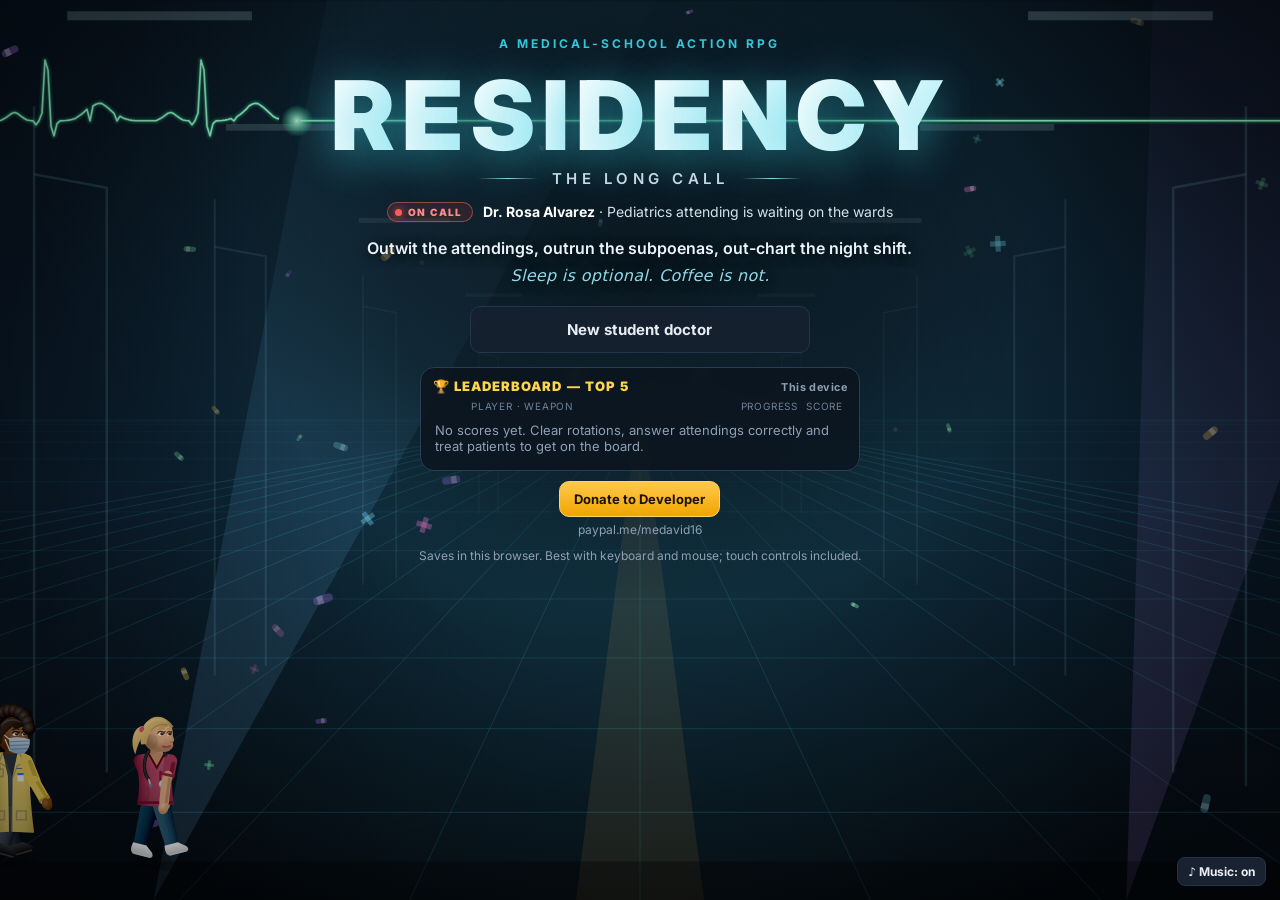
==== commit 9b6bc96a: "Show each player's weapon(s) on the leaderboard Co-Authored-By: Claude Opus 5.5 <noreply@anthropic.c" ====
--- a/index.html
+++ b/index.html
@@ -247,6 +247,11 @@
 .slotrow .info b { display: block; font-size: 15px; }
 .slotrow .info span { font-size: 12px; color: var(--muted); }
 .err { color: #ff8a8a; font-size: 13px; margin-top: 6px; }
+
+.board { width: min(440px, 94vw); }
+.brow .nm small.wp { display: block; font-size: 11px; font-weight: 600; color: #ffd08a; overflow: hidden; text-overflow: ellipsis; white-space: nowrap; margin-top: 1px; }
+.bcols { display: grid; grid-template-columns: 26px 1fr auto auto; gap: 8px; padding: 0 4px 4px; font-size: 10px; text-transform: uppercase; letter-spacing: .08em; color: #6f8197; }
+.bcols span:nth-child(3), .bcols span:nth-child(4) { text-align: right; }
 </style>
 </head>
 <body>
@@ -2190,14 +2195,14 @@
   localRows() {
     let rows = {};
     try { rows = JSON.parse(localStorage.getItem(BOARD_KEY) || '{}') || {}; } catch (e) {}
-    for (const s of Saves.list()) { const sc = scoreOf(s); const k = s.name.trim().toLowerCase(); if (!rows[k] || rows[k].score < sc) rows[k] = { name: s.name, score: sc, level: s.level, cleared: s.cleared, finished: !!s.finished }; }
+    for (const s of Saves.list()) { const sc = scoreOf(s); const k = s.name.trim().toLowerCase(); if (!rows[k] || rows[k].score < sc) rows[k] = { name: s.name, score: sc, level: s.level, cleared: s.cleared, finished: !!s.finished, weapons: (s.weapons || []).slice(0, 2) }; }
     return Object.values(rows);
   },
   recordLocal(s) {
     let rows = {};
     try { rows = JSON.parse(localStorage.getItem(BOARD_KEY) || '{}') || {}; } catch (e) {}
     const k = s.name.trim().toLowerCase(), sc = scoreOf(s);
-    if (!rows[k] || rows[k].score < sc) { rows[k] = { name: s.name, score: sc, level: s.level, cleared: s.cleared, finished: !!s.finished }; try { localStorage.setItem(BOARD_KEY, JSON.stringify(rows)); } catch (e) {} }
+    if (!rows[k] || rows[k].score < sc || (rows[k].score === sc && (rows[k].weapons || []).length < (s.weapons || []).length)) { rows[k] = { name: s.name, score: sc, level: s.level, cleared: s.cleared, finished: !!s.finished, weapons: (s.weapons || []).slice(0, 2) }; try { localStorage.setItem(BOARD_KEY, JSON.stringify(rows)); } catch (e) {} }
   },
   async init() {
     try {
@@ -2210,7 +2215,7 @@
       this.sub = q.onSnapshot(snap => {
         clearTimeout(timer);
         const rows = [];
-        snap.forEach(doc => { const v = doc.data ? doc.data() : doc; if (v && typeof v.score === 'number' && typeof v.name === 'string') rows.push({ name: v.name.slice(0, 22), score: v.score, level: v.level | 0, cleared: v.cleared | 0, finished: !!v.finished }); });
+        snap.forEach(doc => { const v = doc.data ? doc.data() : doc; if (v && typeof v.score === 'number' && typeof v.name === 'string') rows.push({ name: v.name.slice(0, 22), score: v.score, level: v.level | 0, cleared: v.cleared | 0, finished: !!v.finished, weapons: Array.isArray(v.weapons) ? v.weapons.filter(w => typeof w === 'string' && WEAPONS[w]).slice(0, 2) : [] }); });
         this.sharedRows = rows; UI.renderBoard && UI.renderBoard();
       }, () => { clearTimeout(timer); this.shared = null; UI.renderBoard && UI.renderBoard(); });
     } catch (e) { this.shared = null; }
@@ -2222,7 +2227,7 @@
     const mine = (this.sharedMine || 0);
     if (sc <= mine || Date.now() - this.lastPushed < 4000) return;
     this.lastPushed = Date.now(); this.sharedMine = sc;
-    try { await this.shared.collection('leaderboard').doc(this.uid).set({ name: s.name, score: sc, level: s.level, cleared: s.cleared, finished: !!s.finished, at: Date.now() }); } catch (e) { /* view-only viewers can't write */ }
+    try { await this.shared.collection('leaderboard').doc(this.uid).set({ name: s.name, score: sc, level: s.level, cleared: s.cleared, finished: !!s.finished, weapons: (s.weapons || []).slice(0, 2), at: Date.now() }); } catch (e) { /* view-only viewers can't write */ }
   },
   top(n) {
     const rows = (this.shared && this.sharedRows) ? this.sharedRows : this.localRows();
@@ -4564,7 +4569,7 @@
   renderBoard() {
     const el = $('#board'); if (!el) return;
     const rows = Board.top(5);
-    el.innerHTML = `<div class="board-h">🏆 Leaderboard — Top 5 <small>${Board.label()}</small></div>` + (rows.length ? rows.map((r, i) => `<div class="brow r${i + 1}"><span class="rk">${i + 1}</span><span class="nm">${r.finished ? 'Dr. ' : ''}${esc(r.name)}</span><span class="lv">Lv ${r.level | 0} · ${r.cleared | 0}/15</span><span class="sc">${fmt(r.score)}</span></div>`).join('')
+    el.innerHTML = `<div class="board-h">🏆 Leaderboard — Top 5 <small>${Board.label()}</small></div><div class="bcols"><span></span><span>Player · weapon</span><span>Progress</span><span>Score</span></div>` + (rows.length ? rows.map((r, i) => { const ws = (r.weapons || []).filter(w => WEAPONS[w]); return `<div class="brow r${i + 1}"><span class="rk">${i + 1}</span><span class="nm">${r.finished ? 'Dr. ' : ''}${esc(r.name)}<small class="wp">${ws.length ? ws.map(w => `${WEAPONS[w].icon} ${esc(WEAPONS[w].name)}`).join(' + ') : 'Weapon unknown'}</small></span><span class="lv">Lv ${r.level | 0} · ${r.cleared | 0}/15</span><span class="sc">${fmt(r.score)}</span></div>`; }).join('')
       : '<div class="board-empty">No scores yet. Clear rotations, answer attendings correctly and treat patients to get on the board.</div>');
   },
   showSaves() {
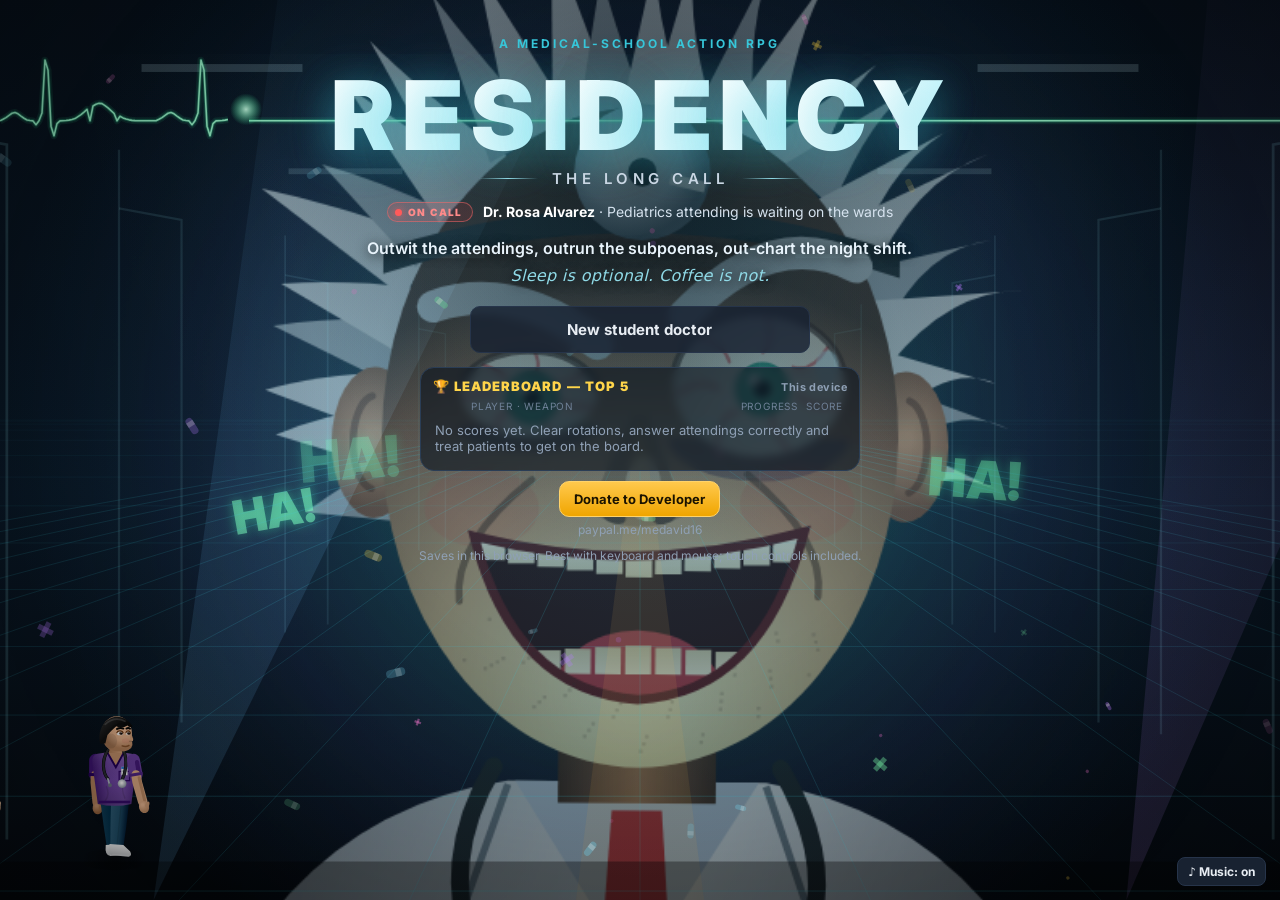
==== commit 6446380c: "Add laughing maniacal attending to title; witty animated hospital decor - Giant under-lit doctor fac" ====
--- a/index.html
+++ b/index.html
@@ -222,7 +222,7 @@
 @media (prefers-reduced-motion: reduce) { .logo .lt, .logo.intro .lt, .logo.beat { animation: none !important; } }
 @media (max-height: 640px) { #title .lede { display: none; } }
 
-#title .title-card::before { content: ''; position: absolute; inset: -40px -80px -30px; z-index: -1; background: radial-gradient(ellipse at 50% 45%, rgba(5,10,16,.72) 0%, rgba(5,10,16,.45) 45%, rgba(5,10,16,0) 72%); pointer-events: none; }
+#title .title-card::before { content: ''; position: absolute; inset: -40px -80px -30px; z-index: -1; background: radial-gradient(ellipse at 50% 30%, rgba(5,10,16,.55) 0%, rgba(5,10,16,.2) 40%, rgba(5,10,16,0) 65%); pointer-events: none; }
 
 .weapon-reveal { margin-top: 12px; padding: 12px 14px; border-radius: 12px; border: 1px solid #3a5170; background: linear-gradient(160deg, #18304a, #121a24); }
 .wr-name { font-size: 20px; font-weight: 900; margin: 4px 0; color: #ffe08a; }
@@ -230,7 +230,7 @@
 .intro2 { display: flex; flex-direction: column; gap: 4px; font-size: 16px; max-width: 560px; }
 .intro2 span:first-child { color: #e8f3fb; font-weight: 600; }
 .intro2 span:last-child { color: #8fd9e6; font-style: italic; letter-spacing: .02em; }
-.board { margin: 14px auto 6px; width: min(380px, 92vw); background: rgba(12,20,30,.82); border: 1px solid #2a3d55; border-radius: 14px; padding: 10px 12px; backdrop-filter: blur(4px); text-align: left; animation: fadeup .8s 1.2s both; }
+.board { margin: 14px auto 6px; width: min(380px, 92vw); background: rgba(12,20,30,.62); border: 1px solid #2a3d55; border-radius: 14px; padding: 10px 12px; backdrop-filter: blur(4px); text-align: left; animation: fadeup .8s 1.2s both; }
 .board-h { display: flex; align-items: baseline; justify-content: space-between; font-weight: 900; font-size: 13px; letter-spacing: .08em; text-transform: uppercase; color: #ffd54a; margin-bottom: 6px; }
 .board-h small { color: #8fa0b5; font-weight: 700; letter-spacing: .04em; text-transform: none; }
 .brow { display: grid; grid-template-columns: 26px 1fr auto auto; gap: 8px; align-items: center; padding: 5px 4px; border-top: 1px dashed #24324a; font-size: 13px; }
@@ -2542,6 +2542,7 @@
     boss: null, bossSpawned: false, qIdx: 0, shake: 0, banner: { text: Z.place, sub: Z.boss ? `${Z.name} rotation` : 'Orientation week', t: 3.5 },
     earned: { money: 0, bp: 0, xp: 0, items: [] }, cam: { x: WW / 2, y: WH / 2 },
   };
+  Decor.init();
   queueWave();
   UI.showGame();
 }
@@ -2898,6 +2899,7 @@
   for (const r of G.rings) { r.t -= dt; r.r += (r.max - r.r) * Math.min(1, dt * 10); }
   G.rings = G.rings.filter(r => r.t > 0);
   updateWeaponFx(dt);
+  Decor.update(dt);
   if (G.state !== 'play' && G.state !== 'won') return;
 
   const p = G.player, st = G.stats;
@@ -2954,7 +2956,7 @@
   // camera
   G.cam.x += (p.x - G.cam.x) * Math.min(1, dt * 8); G.cam.y += (p.y - 20 - G.cam.y) * Math.min(1, dt * 8);
   const hw = VW / 2 / ZOOM, hh = VH / 2 / ZOOM;
-  G.cam.x = WW > hw * 2 ? clamp(G.cam.x, hw, WW - hw) : WW / 2; G.cam.y = WH > hh * 2 ? clamp(G.cam.y, hh, WH - hh) : WH / 2;
+  G.cam.x = WW > hw * 2 ? clamp(G.cam.x, hw, WW - hw) : WW / 2; G.cam.y = WH > hh * 2 ? clamp(G.cam.y, hh - 90, WH - hh) : WH / 2; // a little headroom so the HUD doesn't hide the back wall
 
   // waves
   if (G.state === 'play') {
@@ -3234,7 +3236,9 @@
   if (!G) return;
   const sx = G.shake > 0 ? rand(-6, 6) * G.shake : 0, sy = G.shake > 0 ? rand(-6, 6) * G.shake : 0;
   ctx.setTransform(DPR * ZOOM, 0, 0, DPR * ZOOM, DPR * (VW / 2 - G.cam.x * ZOOM + sx), DPR * (VH / 2 - G.cam.y * ZOOM + sy));
+  { const cg = ctx.createLinearGradient(0, -120, 0, 0); cg.addColorStop(0, '#0b0f14'); cg.addColorStop(1, '#2a3340'); ctx.fillStyle = cg; ctx.fillRect(-300, -120, WW + 600, 120); }
   ctx.drawImage(G.floor, 0, 0);
+  Decor.drawWall();
   // hazards (ground)
   for (const h of G.hazards) {
     if (h.from === 'p') {
@@ -3264,6 +3268,7 @@
   // y-sorted drawables
   const list = [];
   for (const p of G.props) list.push({ y: p.y + p.h, f: () => drawProp(p) });
+  Decor.floorDrawables(list);
   for (const e of G.enemies) list.push({ y: e.y, f: () => drawEnemy(e) });
   const P = G.player;
   if (G.state !== 'dead') list.push({ y: P.y, f: () => {
@@ -3292,6 +3297,8 @@
   for (const r of G.rings) { ctx.strokeStyle = r.color; ctx.globalAlpha = r.t * 2; ctx.lineWidth = 3; ctx.beginPath(); ctx.arc(r.x, r.y, r.r, 0, 7); ctx.stroke(); }
   ctx.globalAlpha = 1;
   for (const f of G.floaters) { ctx.globalAlpha = clamp(f.t * 1.5, 0, 1); ctx.font = `800 ${f.size}px Inter, system-ui, sans-serif`; ctx.textAlign = 'center'; ctx.lineWidth = 3; ctx.strokeStyle = 'rgba(0,0,0,0.7)'; ctx.strokeText(f.text, f.x, f.y); ctx.fillStyle = f.color; ctx.fillText(f.text, f.x, f.y); }
+  ctx.globalAlpha = 1;
+  Decor.drawQuips();
   ctx.globalAlpha = 1;
   // screen-space lighting vignette
   ctx.setTransform(DPR, 0, 0, DPR, 0, 0);
@@ -3704,6 +3711,293 @@
 }
 function weaponLine(id) { const W = WEAPONS[id]; return `${W.icon} ${W.name}`; }
 
+// ===================== RESIDENCY — WITTY AMBIENT HOSPITAL ANIMATIONS =====================
+// Purely decorative: overhead-page ticker, a coffee machine "out of order since 2009", an
+// on-call room that snores, pneumatic tubes, a sanitizing robot with opinions, a wet-floor
+// sign of questionable accuracy, a self-driving wheelchair, a fish tank, a skeleton with puns,
+// a beeping ventilator, a lecture clock that never ends and a whiteboard that draws itself.
+'use strict';
+const PAGES = {
+  all: [
+    'CODE BROWN, ROOM 12. ENVIRONMENTAL SERVICES HAS BEEN NOTIFIED. GOD SPEED.',
+    'WILL THE OWNER OF THE SILVER HATCHBACK PLEASE MOVE IT OFF THE HELIPAD',
+    'PHARMACY UPDATE: WE ARE OUT OF PATIENCE. BACKORDERED UNTIL FURTHER NOTICE.',
+    'CAFETERIA SPECIAL: MYSTERY MEAT (HIPAA PROTECTED)',
+    'REMINDER: "WNL" MEANS "WITHIN NORMAL LIMITS," NOT "WE NEVER LOOKED"',
+    'THE EHR WILL BE DOWN FOR MAINTENANCE FROM 7:00 AM UNTIL THE HEAT DEATH OF THE UNIVERSE',
+    'PAGING DR. CAFFEINE TO THE CALL ROOM. STAT.',
+    'INFECTION CONTROL SAYS: GEL IN, GEL OUT, GEL SIDEWAYS',
+    'LOST: ONE STETHOSCOPE. LAST SEEN AROUND A RESIDENT\'S NECK. ALL OF THEM.',
+    'DO NOT SAY THE Q-WORD. YES, "QUIET." YOU JUST JINXED THE WHOLE SHIFT.',
+    'PATIENT SATISFACTION IS UP 2%. THE COFFEE BUDGET IS DOWN 40%.',
+  ],
+  classroom: ['LECTURE ATTENDANCE IS OPTIONAL*   *NOT OPTIONAL', 'STEP 1 IS PASS/FAIL. YOUR ANXIETY IS NOT.', 'THE SKELETON IN ROOM 3 IS NOT A STANDARDIZED PATIENT'],
+  clinic: ['ESTIMATED WAIT TIME: YES', 'PLEASE HAVE YOUR INSURANCE CARD, PHOTO ID AND 3 YEARS OF SYMPTOMS READY', 'YOUR 10:15 IS HERE. SO ARE YOUR 9:00, 9:15 AND 9:30.'],
+  hospital: ['BED BOARD UPDATE: WE HAVE ZERO BEDS AND ELEVEN ADMISSIONS', 'DISCHARGE BEFORE NOON. NO, NOT THAT NOON.', 'RAPID RESPONSE TO THE CAFETERIA — THE TACOS ARE BACK'],
+  or: ['COUNT THE SPONGES. THEN COUNT THEM AGAIN. THEN ONE MORE TIME.', 'OR 3 MUSIC: CLASSIC ROCK ONLY BY ORDER OF THE ATTENDING', 'THE SCRUB NURSE IS ALWAYS RIGHT. ALWAYS.'],
+};
+const QUIPS = {
+  robot: ['Beep. You missed a spot.', 'Germs: 0. Me: 1.', 'Stand clear. I sanitize with prejudice.', 'I have a PhD in mopping.', 'Please gel before touching the patient. Or me.'],
+  wetfloor: ['Caution: wet floor (probably).', 'It\'s just hand sanitizer. Mostly.', 'Not my fault if you slip.'],
+  chair: ['Transport ETA: 45 minutes.', 'Room 6? Never heard of it.', 'Self-driving? More like self-wandering.'],
+  coffee: ['*sputters ominously*', 'Brewing… just kidding.', 'Error 418: I\'m a teapot.'],
+  oncall: ['Five more minutes!', 'I\'m not asleep, I\'m charting with my eyes closed.', 'Unless it\'s a code, I\'m a ghost.'],
+  fish: ['blub. (that\'s "HIPAA" in fish)', 'We\'re on call too, you know.', 'Please stop tapping the glass.'],
+  skeleton: ['I\'ve got a bone to pick with you.', 'Nothing gets under my skin.', 'Studied so hard I\'m skin and bones. Mostly bones.'],
+  vent: ['Beep… beep… (that\'s normal)', 'PEEP of 5. Don\'t ask.', 'I breathe so you don\'t have to.'],
+  handwash: ['Wash your hands. Yes, you.', 'Gel in, gel out!', 'Twenty seconds. Sing something.'],
+};
+
+const Decor = {
+  init() {
+    const setting = G.zone.setting;
+    const D = G.decor = { items: [], quips: [], quipT: 6, ticker: { msgs: shuffle(PAGES.all.concat(PAGES[setting] || [])), i: 0, x: 0 }, tubes: [], tubeT: 2, chairT: 12, chair: null };
+    const wall = (kind, x, w, extra) => D.items.push(Object.assign({ kind, x, y: 6, w, h: 48, wall: true, t: Math.random() * 10 }, extra || {}));
+    if (setting === 'classroom') {
+      wall('clock', 440, 50);
+      wall('board', 780, 220);
+      this.floor('skeletonwave', 48, 60);
+      this.floor('robot', 40, 40);
+      this.floor('wetfloor', 40, 30);
+    } else {
+      wall('ticker', 960, 220);
+      wall('coffee', 360, 90);
+      wall('oncall', 660, 100);
+      wall('handwash', 1260, 90);
+      if (setting === 'clinic') wall('fish', 1560, 150);
+      else wall('coffee', 1560, 90, { second: true });
+      this.floor('robot', 40, 40);
+      this.floor('wetfloor', 40, 30);
+      if (setting !== 'clinic') this.floor('vent', 60, 46);
+      if (setting === 'clinic') this.floor('skeletonwave', 48, 60);
+    }
+  },
+  floor(kind, w, h) {
+    const p = freeSpot(260);
+    const it = { kind, x: p.x, y: p.y, w, h, t: Math.random() * 10, r: 16 };
+    if (kind === 'robot') { it.tx = it.x; it.ty = it.y; it.uv = 0; }
+    G.decor.items.push(it);
+  },
+  update(dt) {
+    const D = G.decor; if (!D) return;
+    for (const it of D.items) {
+      it.t += dt;
+      if (it.kind === 'robot') {
+        const d = Math.hypot(it.tx - it.x, it.ty - it.y);
+        if (d < 10 || it.stuck > 1.5) { const p = freeSpot(0); it.tx = p.x; it.ty = p.y; it.stuck = 0; }
+        else {
+          const ox = it.x, oy = it.y, sp = 55 * dt;
+          it.x += (it.tx - it.x) / d * sp; it.y += (it.ty - it.y) / d * sp;
+          resolveProps(it);
+          if (Math.hypot(it.x - ox, it.y - oy) < sp * 0.3) it.stuck = (it.stuck || 0) + dt; else it.stuck = 0;
+          it.face = it.tx >= it.x ? 1 : -1;
+        }
+      }
+    }
+    // pneumatic tube capsules
+    D.tubeT -= dt; if (D.tubeT <= 0) { D.tubeT = rand(2.5, 6); D.tubes.push({ x: WALL, dir: 1, col: pick(['#2f80ed', '#e2574c', '#27ae60', '#f2c94c']) }); }
+    for (const c of D.tubes) c.x += 900 * dt;
+    D.tubes = D.tubes.filter(c => c.x < WW - WALL + 40);
+    // self-driving wheelchair
+    D.chairT -= dt;
+    if (!D.chair && D.chairT <= 0) { const dir = Math.random() < 0.5 ? 1 : -1; D.chair = { x: dir > 0 ? WALL - 40 : WW - WALL + 40, y: WH - WALL - rand(24, 60), dir, t: 0 }; this.say({ x: D.chair.x, y: D.chair.y }, pick(QUIPS.chair), true); D.quips[D.quips.length - 1].follow = D.chair; }
+    if (D.chair) { D.chair.x += D.chair.dir * 120 * dt; D.chair.t += dt; if (D.chair.x < WALL - 60 || D.chair.x > WW - WALL + 60) { D.chair = null; D.chairT = rand(18, 30); } }
+    // ticker scroll
+    D.ticker.x += 70 * dt;
+    // quips from things near the player
+    D.quipT -= dt;
+    if (D.quipT <= 0) {
+      D.quipT = rand(7, 12);
+      const p = G.player, near = D.items.filter(it => QUIPS[this.quipKey(it.kind)] && Math.hypot(it.x - p.x, it.y - p.y) < 650);
+      if (near.length) { const it = pick(near); this.say(it, pick(QUIPS[this.quipKey(it.kind)])); }
+    }
+    for (const q of D.quips) { q.t -= dt; if (q.follow) { q.x = q.follow.x; q.y = q.follow.y; } }
+    D.quips = D.quips.filter(q => q.t > 0);
+  },
+  quipKey(k) { return k === 'skeletonwave' ? 'skeleton' : k; },
+  say(it, text) { G.decor.quips.push({ x: it.x, y: it.y, wall: !!it.wall, text, t: 3.4, follow: null }); },
+
+  // ---------- drawing ----------
+  drawWall() {
+    const D = G.decor; if (!D) return;
+    const c = ctx;
+    // pneumatic tube along the top of the wall
+    c.fillStyle = 'rgba(210,230,245,0.35)'; c.fillRect(WALL, 1, WW - WALL * 2, 5);
+    c.fillStyle = 'rgba(255,255,255,0.55)'; c.fillRect(WALL, 1.5, WW - WALL * 2, 1);
+    for (const cap of D.tubes) {
+      const g = c.createLinearGradient(cap.x - 60, 0, cap.x, 0); g.addColorStop(0, 'rgba(255,255,255,0)'); g.addColorStop(1, 'rgba(255,255,255,0.6)');
+      c.fillStyle = g; c.fillRect(cap.x - 60, 2, 60, 3); c.fillStyle = cap.col; roundRect(cap.x - 12, 1.5, 14, 4, 2); c.fill();
+    }
+    for (const it of D.items) if (it.wall) this.drawWallItem(it);
+  },
+  drawWallItem(it) {
+    const c = ctx, t = it.t, x = it.x, y = it.y;
+    switch (it.kind) {
+      case 'ticker': {
+        const w = it.w, h = 24, x0 = x - w / 2, y0 = y + 10;
+        c.fillStyle = '#111316'; roundRect(x0 - 3, y0 - 3, w + 6, h + 6, 3); c.fill();
+        c.fillStyle = '#05070a'; c.fillRect(x0, y0, w, h);
+        c.save(); c.beginPath(); c.rect(x0, y0, w, h); c.clip();
+        const T = G.decor.ticker, msg = T.msgs[T.i % T.msgs.length];
+        c.font = '700 13px "Courier New", monospace'; c.textBaseline = 'middle';
+        const tw = c.measureText(msg).width, px = x0 + w - (T.x % (tw + w + 40));
+        if (T.x % (tw + w + 40) > tw + w + 30) { T.i++; T.x = 0; }
+        c.fillStyle = '#ffb02e'; c.shadowColor = '#ff8a00'; c.shadowBlur = 6; c.fillText(msg, px, y0 + h / 2 + 1); c.shadowBlur = 0;
+        c.fillStyle = 'rgba(0,0,0,0.35)'; for (let i = 0; i < w; i += 3) c.fillRect(x0 + i, y0, 1, h); // LED grid
+        c.restore();
+        c.fillStyle = '#c0392b'; c.beginPath(); c.arc(x0 - 8, y0 + h / 2, 3, 0, 7); c.fill(); // recording light
+        break; }
+      case 'coffee': {
+        const w = 52, x0 = x - w / 2;
+        box(x0, y + 22, w, 26, 34, '#4b4f57', '#2e3138');
+        c.fillStyle = '#0e1a14'; c.fillRect(x0 + 6, y - 6, w - 12, 10);
+        c.fillStyle = (Math.floor(t * 2) % 2) ? '#ff5a5a' : '#7a1f1f'; c.font = '700 6px Inter, sans-serif'; c.textAlign = 'center'; c.fillText('OUT OF ORDER', x, y + 1);
+        c.fillStyle = '#f4f6f8'; c.save(); c.translate(x + 18, y - 22); c.rotate(-0.12); c.fillRect(-20, -6, 40, 13); c.fillStyle = '#c0392b'; c.font = '700 5px Inter, sans-serif'; c.fillText('SINCE 2009', 0, 3); c.restore();
+        c.fillStyle = '#e9e2d0'; roundRect(x - 6, y + 10, 12, 10, 2); c.fill(); c.fillStyle = '#5a3a20'; c.fillRect(x - 5, y + 11, 10, 2);
+        for (let i = 0; i < 3; i++) { const k = (t * 0.6 + i / 3) % 1; c.strokeStyle = `rgba(240,240,240,${0.5 * (1 - k)})`; c.lineWidth = 2; c.beginPath(); c.moveTo(x - 2 + i * 2, y + 8 - k * 26); c.quadraticCurveTo(x + 6 * Math.sin(t * 3 + i), y - k * 26, x + i * 2, y - 6 - k * 30); c.stroke(); }
+        if (Math.sin(t * 0.7) > 0.97) { c.fillStyle = '#5a3a20'; c.beginPath(); c.arc(x, y + 22 + (t * 40) % 20, 1.5, 0, 7); c.fill(); }
+        break; }
+      case 'oncall': {
+        const w = 56, x0 = x - w / 2, jig = Math.sin(t * 11) > 0.92 ? Math.sin(t * 60) * 1.2 : 0;
+        c.fillStyle = '#6b4b2e'; c.fillRect(x0 - 3, y - 6, w + 6, 58);
+        c.fillStyle = '#a77a4f'; c.fillRect(x0 + jig, y - 3, w, 55);
+        c.strokeStyle = 'rgba(0,0,0,0.25)'; c.lineWidth = 1; c.strokeRect(x0 + 6 + jig, y + 2, w - 12, 20); c.strokeRect(x0 + 6 + jig, y + 26, w - 12, 20);
+        c.fillStyle = '#d9b44a'; c.beginPath(); c.arc(x0 + w - 8 + jig, y + 26, 2.5, 0, 7); c.fill();
+        c.fillStyle = '#1f3a6b'; c.fillRect(x - 30, y - 15, 60, 12); c.fillStyle = '#fff'; c.font = '700 7px Inter, sans-serif'; c.textAlign = 'center'; c.fillText('ON-CALL ROOM', x, y - 6);
+        c.fillStyle = '#c0392b'; c.fillRect(x - 18, y + 30, 36, 8); c.fillStyle = '#fff'; c.font = '700 5px Inter, sans-serif'; c.fillText('DO NOT DISTURB', x, y + 36);
+        for (let i = 0; i < 3; i++) { const k = (t * 0.35 + i / 3) % 1; c.fillStyle = `rgba(160,200,255,${0.9 * (1 - k)})`; c.font = `800 ${8 + k * 10}px Inter, sans-serif`; c.fillText('Z', x + 30 + k * 22 + Math.sin(t * 2 + i) * 4, y + 10 - k * 40); }
+        break; }
+      case 'handwash': {
+        c.fillStyle = '#f2f5f8'; roundRect(x - 12, y + 8, 24, 32, 4); c.fill(); c.strokeStyle = '#b8c3cf'; c.lineWidth = 1; c.stroke();
+        c.fillStyle = '#2f80ed'; c.beginPath(); c.moveTo(x, y + 14); c.quadraticCurveTo(x + 6, y + 23, x, y + 26); c.quadraticCurveTo(x - 6, y + 23, x, y + 14); c.fill();
+        c.fillStyle = '#9aa6b2'; c.fillRect(x - 4, y + 40, 8, 4);
+        const k = (t * 0.8) % 1; if (k < 0.4) { c.fillStyle = 'rgba(150,200,255,0.8)'; c.beginPath(); c.arc(x, y + 46 + k * 30, 2, 0, 7); c.fill(); }
+        const on = Math.floor(t * 1.6) % 2;
+        c.fillStyle = on ? '#2f80ed' : '#1c4f99'; c.fillRect(x + 18, y - 4, 64, 30);
+        c.fillStyle = '#fff'; c.font = '800 7px Inter, sans-serif'; c.textAlign = 'center'; c.fillText('WASH YOUR', x + 50, y + 7); c.fillText('HANDS.', x + 50, y + 15); c.font = '600 6px Inter, sans-serif'; c.fillText(on ? 'YES, YOU.' : '', x + 50, y + 23);
+        break; }
+      case 'fish': {
+        const w = it.w, x0 = x - w / 2, y0 = y + 2, h = 44;
+        c.fillStyle = '#1b2733'; c.fillRect(x0 - 3, y0 - 3, w + 6, h + 6);
+        const g = c.createLinearGradient(0, y0, 0, y0 + h); g.addColorStop(0, '#5fc4e8'); g.addColorStop(1, '#1a6f9c'); c.fillStyle = g; c.fillRect(x0, y0, w, h);
+        c.fillStyle = '#d9c38c'; c.fillRect(x0, y0 + h - 6, w, 6);
+        for (let i = 0; i < 4; i++) { c.strokeStyle = '#2e8b57'; c.lineWidth = 2; c.beginPath(); c.moveTo(x0 + 18 + i * 34, y0 + h - 6); c.quadraticCurveTo(x0 + 18 + i * 34 + Math.sin(t * 2 + i) * 5, y0 + h - 20, x0 + 18 + i * 34, y0 + h - 30); c.stroke(); }
+        for (let i = 0; i < 3; i++) {
+          const ph = t * (0.4 + i * 0.13) + i * 2, fx = x0 + 15 + ((Math.sin(ph) + 1) / 2) * (w - 30), fy = y0 + 12 + i * 10 + Math.sin(t * 2 + i) * 2, dir = Math.cos(ph) >= 0 ? 1 : -1;
+          c.fillStyle = ['#ff8c42', '#ffd23f', '#ee4266'][i]; c.beginPath(); c.ellipse(fx, fy, 6, 3.5, 0, 0, 7); c.fill();
+          c.beginPath(); c.moveTo(fx - dir * 5, fy); c.lineTo(fx - dir * 10, fy - 4); c.lineTo(fx - dir * 10, fy + 4); c.closePath(); c.fill();
+          c.fillStyle = '#000'; c.fillRect(fx + dir * 3 - 0.5, fy - 1.5, 1.2, 1.2);
+        }
+        for (let i = 0; i < 4; i++) { const k = (t * 0.5 + i / 4) % 1; c.strokeStyle = `rgba(255,255,255,${0.7 * (1 - k)})`; c.lineWidth = 1; c.beginPath(); c.arc(x0 + w - 16 + Math.sin(t + i) * 2, y0 + h - 8 - k * (h - 10), 2, 0, 7); c.stroke(); }
+        c.fillStyle = 'rgba(255,255,255,0.15)'; c.fillRect(x0 + 4, y0 + 2, 8, h - 10);
+        c.fillStyle = '#f4f6f8'; c.fillRect(x - 46, y0 + h + 4, 92, 9); c.fillStyle = '#334'; c.font = '700 5px Inter, sans-serif'; c.textAlign = 'center'; c.fillText("DON'T TAP THE GLASS. THE FISH ARE ON CALL.", x, y0 + h + 10);
+        break; }
+      case 'clock': {
+        const cx = x, cy = y + 22;
+        c.fillStyle = '#f7f7f2'; c.beginPath(); c.arc(cx, cy, 20, 0, 7); c.fill(); c.strokeStyle = '#333'; c.lineWidth = 2.5; c.stroke();
+        for (let i = 0; i < 12; i++) { const a = i / 12 * Math.PI * 2; c.fillStyle = '#333'; c.fillRect(cx + Math.cos(a) * 16 - 1, cy + Math.sin(a) * 16 - 1, 2, 2); }
+        c.strokeStyle = '#222'; c.lineWidth = 2; c.beginPath(); c.moveTo(cx, cy); c.lineTo(cx + Math.cos(t * 0.6) * 9, cy + Math.sin(t * 0.6) * 9); c.stroke();
+        c.strokeStyle = '#c0392b'; c.lineWidth = 1.2; c.beginPath(); c.moveTo(cx, cy); c.lineTo(cx + Math.cos(-t * 7) * 15, cy + Math.sin(-t * 7) * 15); c.stroke();
+        c.fillStyle = '#222'; c.font = '700 6px Inter, sans-serif'; c.textAlign = 'center'; c.fillText('LECTURE ENDS: NEVER', cx, cy + 30);
+        break; }
+      case 'board': { // the whiteboard draws a heart and an ECG, then erases itself
+        const x0 = x + 135, y0 = y + 2, cyc = t % 9, k = Math.min(1, cyc / 5), fade = cyc > 7.5 ? 1 - (cyc - 7.5) / 1.5 : 1;
+        c.save(); c.globalAlpha = fade; c.strokeStyle = '#c0392b'; c.lineWidth = 2; c.lineCap = 'round';
+        const pts = []; for (let i = 0; i <= 60; i++) { const a = i / 60 * Math.PI * 2; pts.push([x0 + 40 + 11 * Math.pow(Math.sin(a), 3), y0 + 16 - (10 * Math.cos(a) - 4 * Math.cos(2 * a) - 2 * Math.cos(3 * a) - Math.cos(4 * a))]); }
+        c.beginPath(); const n = Math.floor(pts.length * Math.min(1, k * 2)); pts.slice(0, n).forEach((p, i) => i ? c.lineTo(p[0], p[1]) : c.moveTo(p[0], p[1])); c.stroke();
+        c.strokeStyle = '#1f4ea8'; c.beginPath(); const e = Math.max(0, k * 2 - 1);
+        for (let i = 0; i <= 66 * e; i++) { const xx = x0 + 6 + i * 1.1, ph = i % 22; const yy = y0 + 38 - (ph === 10 ? 14 : ph === 11 ? -6 : ph > 16 && ph < 20 ? 3 : 0); i ? c.lineTo(xx, yy) : c.moveTo(xx, yy); } c.stroke();
+        c.restore();
+        break; }
+    }
+  },
+  floorDrawables(list) {
+    const D = G.decor; if (!D) return;
+    for (const it of D.items) if (!it.wall) list.push({ y: it.y + (it.kind === 'robot' ? 0 : 4), f: () => this.drawFloorItem(it) });
+    if (D.chair) list.push({ y: D.chair.y, f: () => this.drawChair(D.chair) });
+  },
+  drawFloorItem(it) {
+    const c = ctx, t = it.t, x = it.x, y = it.y;
+    switch (it.kind) {
+      case 'robot': {
+        const pulse = 0.5 + 0.5 * Math.sin(t * 4);
+        const g = c.createRadialGradient(x, y, 4, x, y, 70); g.addColorStop(0, `rgba(170,90,255,${0.25 + 0.15 * pulse})`); g.addColorStop(1, 'rgba(170,90,255,0)');
+        c.fillStyle = g; c.beginPath(); c.ellipse(x, y, 70, 40, 0, 0, 7); c.fill();
+        c.fillStyle = 'rgba(0,0,0,0.3)'; c.beginPath(); c.ellipse(x, y + 2, 18, 6, 0, 0, 7); c.fill();
+        c.fillStyle = lg(x - 16, 0, x + 16, 0, [[0, '#9aa6b2'], [0.5, '#f2f5f8'], [1, '#8b97a3']]); c.fillRect(x - 15, y - 34, 30, 34);
+        c.fillStyle = '#dfe5eb'; c.beginPath(); c.ellipse(x, y - 34, 15, 5, 0, 0, 7); c.fill();
+        c.fillStyle = `rgba(190,120,255,${0.6 + 0.4 * pulse})`; c.fillRect(x - 3, y - 58, 6, 24); c.shadowColor = '#b57bff'; c.shadowBlur = 14; c.fillRect(x - 2, y - 58, 4, 24); c.shadowBlur = 0;
+        c.fillStyle = '#1e2228'; c.fillRect(x - 10, y - 26, 20, 8); c.fillStyle = (Math.floor(t * 3) % 2) ? '#7dffb0' : '#2f8f5f'; c.font = '700 5px Inter, sans-serif'; c.textAlign = 'center'; c.fillText('UV ON', x, y - 20.5);
+        c.fillStyle = '#2b2f36'; c.beginPath(); c.arc(x - 10, y, 3, 0, 7); c.arc(x + 10, y, 3, 0, 7); c.fill();
+        break; }
+      case 'wetfloor': {
+        const wob = Math.sin(t * 1.3) > 0.9 ? Math.sin(t * 25) * 0.08 : 0;
+        const g = c.createRadialGradient(x + 14, y + 4, 2, x + 14, y + 4, 34); g.addColorStop(0, 'rgba(180,220,255,0.45)'); g.addColorStop(1, 'rgba(180,220,255,0)');
+        c.fillStyle = g; c.beginPath(); c.ellipse(x + 14, y + 4, 36, 12, 0, 0, 7); c.fill();
+        c.strokeStyle = `rgba(255,255,255,${0.4 + 0.3 * Math.sin(t * 3)})`; c.lineWidth = 1; c.beginPath(); c.ellipse(x + 18, y + 3, 10 + (t * 6) % 14, 3, 0, 0, 7); c.stroke();
+        c.save(); c.translate(x, y); c.rotate(wob);
+        c.fillStyle = 'rgba(0,0,0,0.25)'; c.beginPath(); c.ellipse(0, 0, 14, 4, 0, 0, 7); c.fill();
+        c.fillStyle = '#f5c518'; c.beginPath(); c.moveTo(-12, 0); c.lineTo(-4, -42); c.lineTo(4, -42); c.lineTo(12, 0); c.closePath(); c.fill();
+        c.fillStyle = '#d4a700'; c.fillRect(-4, -44, 8, 3);
+        c.fillStyle = '#111'; c.beginPath(); c.moveTo(0, -36); c.lineTo(-6, -26); c.lineTo(6, -26); c.closePath(); c.fill(); c.fillStyle = '#f5c518'; c.fillRect(-0.6, -33, 1.2, 4);
+        c.fillStyle = '#111'; c.font = '800 4.5px Inter, sans-serif'; c.textAlign = 'center'; c.fillText('CAUTION', 0, -18); c.fillText('WET FLOOR', 0, -12); c.font = 'italic 600 3.8px Inter, sans-serif'; c.fillText('(probably)', 0, -6);
+        c.restore();
+        break; }
+      case 'vent': {
+        box(x - 22, y - 26, 44, 26, 30, '#d9dde2', '#a3abb3');
+        c.fillStyle = '#0b1f14'; c.fillRect(x - 18, y - 60, 36, 22);
+        c.strokeStyle = '#3f6'; c.lineWidth = 1.2; c.beginPath();
+        for (let i = 0; i < 34; i++) { const ph = (i / 34 * 2 + t * 0.4) % 1; c.lineTo(x - 17 + i, y - 44 - (ph < 0.4 ? Math.sin(ph / 0.4 * Math.PI) * 8 : 0)); } c.stroke();
+        const b = 0.5 + 0.5 * Math.sin(t * 2.1);
+        c.fillStyle = 'rgba(220,235,250,0.85)'; c.strokeStyle = '#7f8c99'; c.lineWidth = 1; const bh = 8 + 10 * b;
+        c.fillRect(x + 22, y - 10 - bh, 12, bh); for (let k = 0; k < 4; k++) { c.beginPath(); c.moveTo(x + 22, y - 10 - bh * k / 4); c.lineTo(x + 34, y - 10 - bh * k / 4); c.stroke(); }
+        break; }
+      case 'skeletonwave': {
+        const sx = x, sy = y;
+        c.fillStyle = 'rgba(0,0,0,0.25)'; c.beginPath(); c.ellipse(sx, sy, 16, 5, 0, 0, 7); c.fill();
+        c.strokeStyle = '#7f8c99'; c.lineWidth = 2; c.beginPath(); c.moveTo(sx, sy); c.lineTo(sx, sy - 70); c.moveTo(sx - 12, sy); c.lineTo(sx + 12, sy); c.stroke();
+        c.strokeStyle = '#efe9d8'; c.lineWidth = 3; c.lineCap = 'round';
+        c.beginPath(); c.moveTo(sx, sy - 66); c.lineTo(sx, sy - 34); c.stroke(); // spine
+        for (let i = 0; i < 4; i++) { c.beginPath(); c.ellipse(sx, sy - 58 + i * 5, 9 - i, 2.5, 0, 0, 7); c.lineWidth = 1.5; c.stroke(); }
+        c.lineWidth = 2.5; c.beginPath(); c.moveTo(sx - 5, sy - 34); c.lineTo(sx - 7, sy - 14); c.lineTo(sx - 6, sy - 2); c.moveTo(sx + 5, sy - 34); c.lineTo(sx + 7, sy - 14); c.lineTo(sx + 6, sy - 2); c.stroke(); // legs
+        c.beginPath(); c.moveTo(sx - 9, sy - 62); c.lineTo(sx - 13, sy - 46); c.lineTo(sx - 12, sy - 34); c.stroke(); // left arm
+        const wave = Math.sin(t * 5) * 0.5;
+        c.save(); c.translate(sx + 9, sy - 62); c.rotate(-2.2 + wave); c.beginPath(); c.moveTo(0, 0); c.lineTo(0, 14); c.stroke(); c.translate(0, 14); c.rotate(0.6 + wave * 0.6); c.beginPath(); c.moveTo(0, 0); c.lineTo(0, 12); c.stroke(); c.fillStyle = '#efe9d8'; c.beginPath(); c.arc(0, 14, 2.5, 0, 7); c.fill(); c.restore();
+        c.fillStyle = '#efe9d8'; c.beginPath(); c.arc(sx, sy - 74, 8, 0, 7); c.fill();
+        const jaw = Math.max(0, Math.sin(t * 9)) * 2;
+        c.fillRect(sx - 5, sy - 68 + jaw, 10, 3);
+        c.fillStyle = '#2b2b2b'; c.beginPath(); c.arc(sx - 3, sy - 75, 2, 0, 7); c.arc(sx + 3, sy - 75, 2, 0, 7); c.fill(); c.fillRect(sx - 0.6, sy - 72, 1.2, 2);
+        break; }
+    }
+  },
+  drawChair(ch) {
+    const c = ctx, x = ch.x, y = ch.y, d = ch.dir;
+    c.strokeStyle = 'rgba(200,210,220,0.5)'; c.lineWidth = 1.5; for (let i = 0; i < 3; i++) { c.beginPath(); c.moveTo(x - d * (26 + i * 8), y - 10 - i * 6); c.lineTo(x - d * (40 + i * 10), y - 10 - i * 6); c.stroke(); }
+    c.fillStyle = 'rgba(0,0,0,0.25)'; c.beginPath(); c.ellipse(x, y + 2, 22, 6, 0, 0, 7); c.fill();
+    c.save(); c.translate(x, y); c.scale(d, 1);
+    c.strokeStyle = '#3d444d'; c.lineWidth = 3; c.beginPath(); c.arc(-4, -12, 13, 0, 7); c.stroke();
+    c.save(); c.translate(-4, -12); c.rotate(ch.t * 9); c.lineWidth = 1; for (let i = 0; i < 6; i++) { c.rotate(Math.PI / 3); c.beginPath(); c.moveTo(0, 0); c.lineTo(0, 12); c.stroke(); } c.restore();
+    c.fillStyle = '#2a4a7a'; c.fillRect(-12, -30, 26, 10); c.fillRect(-14, -46, 6, 20);
+    c.strokeStyle = '#9aa6b2'; c.lineWidth = 2; c.beginPath(); c.moveTo(-14, -46); c.lineTo(-20, -50); c.stroke();
+    c.fillStyle = '#3d444d'; c.beginPath(); c.arc(14, -4, 4, 0, 7); c.fill();
+    c.restore();
+  },
+  drawQuips() {
+    const D = G.decor; if (!D) return;
+    for (const q of D.quips) {
+      const a = Math.min(1, q.t * 2, (3.4 - q.t) * 5);
+      const by = q.wall ? q.y + 70 : q.y - 90;
+      ctx.save(); ctx.globalAlpha = a; ctx.font = '600 12px Inter, system-ui, sans-serif'; ctx.textAlign = 'center';
+      const w = Math.min(260, ctx.measureText(q.text).width + 18), h = 24;
+      ctx.fillStyle = 'rgba(255,255,255,0.95)'; roundRect(q.x - w / 2, by - h / 2, w, h, 10); ctx.fill();
+      ctx.beginPath(); if (q.wall) { ctx.moveTo(q.x - 6, by - h / 2); ctx.lineTo(q.x, by - h / 2 - 8); ctx.lineTo(q.x + 6, by - h / 2); } else { ctx.moveTo(q.x - 6, by + h / 2); ctx.lineTo(q.x, by + h / 2 + 8); ctx.lineTo(q.x + 6, by + h / 2); } ctx.fill();
+      ctx.strokeStyle = 'rgba(0,0,0,0.15)'; ctx.lineWidth = 1; roundRect(q.x - w / 2, by - h / 2, w, h, 10); ctx.stroke();
+      ctx.fillStyle = '#1d2733'; ctx.fillText(q.text, q.x, by + 4);
+      ctx.restore();
+    }
+  },
+};
+
 // ===================== RESIDENCY — CHARACTER RENDERER (v2) =====================
 // Shaded 3/4-view people: proportioned bodies, faces with eyes/brows/nose, hair styles,
 // clothing detail (scrub V-necks, white-coat lapels, suits, gowns, lead aprons), walk cycle.
@@ -4277,6 +4571,150 @@
   Music.setDuck(onTitle ? 0.7 : G && (G.state === 'pause' || G.state === 'question') ? 0.45 : 1);
 }, 250);
 
+// ===================== RESIDENCY — THE MANIACAL ATTENDING (title backdrop) =====================
+// A giant, under-lit attending face that cackles, twitches and darts its eyes. Drawn in a
+// 200×200 design space centered on (0,0) and scaled to the screen.
+'use strict';
+function maniacLaugh(t) {
+  const cyc = t % 4.2, laughing = cyc < 2.7;
+  const open = laughing ? 0.3 + 0.7 * Math.abs(Math.sin(cyc * Math.PI * 2.6)) : 0.12 + 0.05 * Math.sin(t * 3);
+  return { laughing, open, cyc };
+}
+function drawManiacFace(c, cx, cy, R, t, alpha) {
+  const L = maniacLaugh(t);
+  const shake = L.laughing ? Math.sin(t * 38) * 0.025 : Math.sin(t * 0.8) * 0.01;
+  const bob = L.laughing ? Math.abs(Math.sin(L.cyc * Math.PI * 2.6)) * -4 : 0;
+  const s = R / 100;
+  const lgc = (x0, y0, x1, y1, st) => { const g = c.createLinearGradient(x0, y0, x1, y1); st.forEach(([o, col]) => g.addColorStop(o, col)); return g; };
+  const rgc = (x, y, r0, r1, st) => { const g = c.createRadialGradient(x, y, r0, x, y, r1); st.forEach(([o, col]) => g.addColorStop(o, col)); return g; };
+  c.save(); c.globalAlpha = alpha;
+  c.translate(cx, cy); c.scale(s, s); c.translate(0, bob); c.rotate(shake);
+
+  // eerie aura
+  c.fillStyle = rgc(0, 0, 40, 190, [[0, 'rgba(60,255,170,0.22)'], [0.5, 'rgba(120,60,200,0.10)'], [1, 'rgba(0,0,0,0)']]);
+  c.beginPath(); c.arc(0, 0, 190, 0, Math.PI * 2); c.fill();
+
+  // white coat, collar and stethoscope
+  c.fillStyle = lgc(-120, 100, 120, 200, [[0, '#9aa6b2'], [0.5, '#e9eef3'], [1, '#8d99a6']]);
+  c.beginPath(); c.moveTo(-130, 200); c.quadraticCurveTo(-110, 108, -36, 96); c.lineTo(36, 96); c.quadraticCurveTo(110, 108, 130, 200); c.closePath(); c.fill();
+  c.fillStyle = '#b8c9dc'; c.beginPath(); c.moveTo(-34, 96); c.lineTo(0, 150); c.lineTo(34, 96); c.closePath(); c.fill();
+  c.fillStyle = '#a3172d'; c.beginPath(); c.moveTo(-7, 104); c.lineTo(7, 104); c.lineTo(10, 150); c.lineTo(0, 160); c.lineTo(-10, 150); c.closePath(); c.fill();
+  c.strokeStyle = '#6f7c89'; c.lineWidth = 2; c.beginPath(); c.moveTo(-36, 97); c.lineTo(-58, 160); c.moveTo(36, 97); c.lineTo(58, 160); c.stroke();
+  c.strokeStyle = '#1e2228'; c.lineWidth = 5; c.lineCap = 'round';
+  c.beginPath(); c.moveTo(-40, 92); c.bezierCurveTo(-62, 130, -40, 160, -20, 168); c.stroke();
+  c.beginPath(); c.moveTo(40, 92); c.bezierCurveTo(60, 125, 48, 150, 30, 160); c.stroke();
+  c.fillStyle = rgc(28, 162, 1, 12, [[0, '#ffffff'], [1, '#7e8a96']]); c.beginPath(); c.arc(28, 164, 10, 0, Math.PI * 2); c.fill();
+  // neck
+  c.fillStyle = lgc(-22, 70, 22, 70, [[0, '#3e281f'], [0.5, '#8a5f48'], [1, '#3e281f']]); c.fillRect(-22, 68, 44, 34);
+
+  // wild hair behind the head
+  const tuft = (ang, len, w, col) => {
+    const bx = Math.cos(ang) * 70, by = Math.sin(ang) * 86 - 6;
+    const j = Math.sin(t * 9 + ang * 7) * 3;
+    const tx = Math.cos(ang) * (70 + len) + j, ty = Math.sin(ang) * (86 + len) - 6 + j;
+    c.fillStyle = col; c.beginPath();
+    c.moveTo(bx - Math.sin(ang) * w, by + Math.cos(ang) * w); c.quadraticCurveTo((bx + tx) / 2 + j, (by + ty) / 2 - 6, tx, ty);
+    c.lineTo(bx + Math.sin(ang) * w, by - Math.cos(ang) * w); c.closePath(); c.fill();
+  };
+  for (let i = 0; i < 26; i++) {
+    const ang = Math.PI * (0.92 + i * 0.045 + (i % 2) * 0.01), side = ang < Math.PI * 1.15 || ang > Math.PI * 1.85;
+    tuft(ang, (side ? 26 : 38) + (i * 37 % 17), 9, i % 3 ? '#d7dce2' : '#a9b1bb');
+  }
+
+  // ears
+  for (const sx of [-1, 1]) {
+    c.fillStyle = rgc(sx * 74, 0, 2, 20, [[0, '#d9a27d'], [1, '#8a5a44']]);
+    c.beginPath(); c.ellipse(sx * 74, 2, 12, 21, 0, 0, Math.PI * 2); c.fill();
+    c.strokeStyle = 'rgba(80,40,30,0.5)'; c.lineWidth = 2; c.beginPath(); c.ellipse(sx * 74, 2, 6, 13, 0, sx > 0 ? -1.4 : 1.7, sx > 0 ? 1.4 : 4.6); c.stroke();
+  }
+
+  // head, lit from below like a flashlight under the chin
+  c.fillStyle = rgc(0, 70, 10, 120, [[0, '#ffe0c0'], [0.45, '#d7a07a'], [0.8, '#8e5d45'], [1, '#4a2e25']]);
+  c.beginPath(); c.ellipse(0, 0, 72, 92, 0, 0, Math.PI * 2); c.fill();
+  c.save(); c.beginPath(); c.ellipse(0, 0, 72, 92, 0, 0, Math.PI * 2); c.clip();
+  c.fillStyle = lgc(0, 0, 0, 92, [[0, 'rgba(60,255,170,0)'], [1, 'rgba(60,255,170,0.16)']]); c.fillRect(-80, 0, 160, 95);
+  c.restore();
+  // forehead wrinkles
+  c.strokeStyle = 'rgba(70,35,25,0.45)'; c.lineWidth = 1.6;
+  for (let i = 0; i < 3; i++) { c.beginPath(); c.moveTo(-36, -58 + i * 7); c.quadraticCurveTo(0, -64 + i * 7 - (L.laughing ? 2 : 0), 36, -58 + i * 7); c.stroke(); }
+
+  // head mirror with a rotating glint
+  c.fillStyle = '#20242b'; c.beginPath(); c.moveTo(-72, -52); c.quadraticCurveTo(0, -76, 72, -52); c.lineTo(72, -45); c.quadraticCurveTo(0, -69, -72, -45); c.closePath(); c.fill();
+  c.fillStyle = rgc(-4, -78, 2, 22, [[0, '#ffffff'], [0.6, '#b9c7d6'], [1, '#5d6b7a']]); c.beginPath(); c.arc(0, -74, 19, 0, Math.PI * 2); c.fill();
+  c.fillStyle = '#1e2228'; c.beginPath(); c.arc(0, -74, 4, 0, Math.PI * 2); c.fill();
+  c.save(); c.translate(0, -74); c.rotate(t * 2); c.fillStyle = 'rgba(255,255,255,0.85)'; c.fillRect(-1.5, -18, 3, 10); c.restore();
+
+  // eyebrows: one furious, one sky-high and twitching
+  const tw = Math.max(0, Math.sin(t * 7)) * 5;
+  c.strokeStyle = '#c6ccd3'; c.lineWidth = 9; c.lineCap = 'round';
+  c.beginPath(); c.moveTo(-58, -36); c.quadraticCurveTo(-36, -44, -12, -26); c.stroke();
+  c.beginPath(); c.moveTo(12, -34 - tw); c.quadraticCurveTo(36, -60 - tw, 60, -48 - tw); c.stroke();
+
+  // eyes: bloodshot, mismatched, with jittering pin-point pupils
+  const eye = (ex, ey, rx, ry, dart) => {
+    c.fillStyle = 'rgba(60,30,60,0.45)'; c.beginPath(); c.ellipse(ex, ey + ry * 0.75, rx * 1.05, ry * 0.6, 0, 0, Math.PI); c.fill(); // dark circles
+    c.fillStyle = rgc(ex, ey, 2, rx, [[0, '#fffdf2'], [1, '#e8d6c8']]); c.beginPath(); c.ellipse(ex, ey, rx, ry, 0, 0, Math.PI * 2); c.fill();
+    c.strokeStyle = 'rgba(200,30,40,0.6)'; c.lineWidth = 0.9;
+    for (let k = 0; k < 7; k++) { const a = k * 0.9 + 0.3, r0 = rx * 0.95; c.beginPath(); c.moveTo(ex + Math.cos(a) * r0, ey + Math.sin(a) * ry * 0.95); c.quadraticCurveTo(ex + Math.cos(a + 0.2) * r0 * 0.7, ey + Math.sin(a + 0.3) * ry * 0.6, ex + Math.cos(a) * r0 * 0.5, ey + Math.sin(a) * ry * 0.45); c.stroke(); }
+    const px = ex + dart.x, py = ey + dart.y;
+    c.fillStyle = rgc(px, py, 1, 8, [[0, '#8ff7d6'], [1, '#1f8a72']]); c.beginPath(); c.arc(px, py, 7.5, 0, Math.PI * 2); c.fill();
+    c.fillStyle = '#05080a'; c.beginPath(); c.arc(px, py, 2.6, 0, Math.PI * 2); c.fill();
+    c.fillStyle = '#ffffff'; c.beginPath(); c.arc(px - 2.4, py - 2.6, 1.6, 0, Math.PI * 2); c.fill();
+    c.strokeStyle = 'rgba(60,25,20,0.7)'; c.lineWidth = 2.2; c.beginPath(); c.ellipse(ex, ey, rx, ry, 0, Math.PI * 1.08, Math.PI * 1.92); c.stroke();
+  };
+  const dart = L.laughing ? { x: Math.sin(t * 31) * 2.2, y: Math.cos(t * 27) * 1.8 } : { x: Math.sin(Math.floor(t * 1.5) * 2.1) * 7, y: Math.cos(Math.floor(t * 1.5) * 1.3) * 3 };
+  eye(-31, -12, 19, 14 + (L.laughing ? -2 : 0), dart);
+  eye(33, -15 - tw * 0.4, 24, 20 + tw * 0.3, { x: dart.x * 1.2, y: dart.y });
+
+  // nose
+  c.fillStyle = 'rgba(90,50,35,0.35)'; c.beginPath(); c.moveTo(-2, -6); c.quadraticCurveTo(-14, 16, -12, 22); c.quadraticCurveTo(0, 28, 12, 22); c.quadraticCurveTo(10, 12, 2, -6); c.closePath(); c.fill();
+  c.fillStyle = 'rgba(255,225,195,0.6)'; c.beginPath(); c.ellipse(1, 14, 5, 9, 0, 0, Math.PI * 2); c.fill();
+  c.fillStyle = 'rgba(50,20,15,0.6)'; c.beginPath(); c.ellipse(-7, 22, 3.5, 2, 0.3, 0, Math.PI * 2); c.ellipse(7, 22, 3.5, 2, -0.3, 0, Math.PI * 2); c.fill();
+
+  // cheeks pushed up by the grin + smile lines
+  c.fillStyle = 'rgba(210,80,70,0.20)'; c.beginPath(); c.ellipse(-44, 20, 16, 11, 0, 0, Math.PI * 2); c.ellipse(44, 18, 16, 11, 0, 0, Math.PI * 2); c.fill();
+  c.strokeStyle = 'rgba(70,35,25,0.55)'; c.lineWidth = 2; c.beginPath(); c.moveTo(-30, 12); c.quadraticCurveTo(-52, 30, -50, 46); c.moveTo(30, 10); c.quadraticCurveTo(52, 28, 50, 44); c.stroke();
+
+  // the grin
+  const o = L.open, mw = 46, top = 33, bot = 40 + 34 * o;
+  const mouth = () => { c.beginPath(); c.moveTo(-mw, 28); c.quadraticCurveTo(0, top + 6, mw, 26); c.quadraticCurveTo(mw * 0.75, bot, 0, bot + 2); c.quadraticCurveTo(-mw * 0.75, bot, -mw, 28); c.closePath(); };
+  mouth(); c.fillStyle = '#2a070c'; c.fill();
+  c.save(); mouth(); c.clip();
+  c.fillStyle = '#b0303f'; c.beginPath(); c.ellipse(0, bot + 2, 24, 12 + 8 * o, 0, 0, Math.PI * 2); c.fill(); // tongue
+  for (let i = -5; i <= 5; i++) { // upper teeth
+    const x = i * 8.2, y = 28 + Math.abs(i) * -0.3 + 4;
+    c.fillStyle = lgc(0, y, 0, y + 11, [[0, '#fbf7e6'], [1, '#d9cfae']]); c.fillRect(x - 3.7, y - 4, 7.4, 11 - Math.abs(i) * 0.6);
+  }
+  if (o > 0.35) for (let i = -4; i <= 4; i++) { const x = i * 8.4, y = bot - 6; c.fillStyle = lgc(0, y - 6, 0, y + 4, [[0, '#d9cfae'], [1, '#fbf7e6']]); c.fillRect(x - 3.6, y - 7 + Math.abs(i) * 0.5, 7.2, 8 - Math.abs(i) * 0.5); }
+  c.restore();
+  mouth(); c.strokeStyle = '#5b1219'; c.lineWidth = 2.6; c.stroke();
+
+  // stubble and a nervous bead of sweat
+  c.save(); c.beginPath(); c.ellipse(0, 0, 71, 91, 0, 0, Math.PI * 2); c.clip();
+  c.fillStyle = 'rgba(60,40,35,0.18)';
+  for (let i = 0; i < 70; i++) { const a = Math.PI * (0.1 + (i * 0.618) % 0.8), r = 70 + (i * 13 % 18); const x = Math.cos(a) * r * 0.82, y = Math.sin(a) * r; if (y > 50) c.fillRect(x, y, 1, 1); }
+  c.restore();
+  const sw = (t * 0.45) % 1;
+  c.fillStyle = `rgba(200,235,255,${0.85 * (1 - sw)})`; c.beginPath(); c.ellipse(52, -40 + sw * 50, 3.4, 5, 0, 0, Math.PI * 2); c.fill();
+  c.restore();
+  return L;
+}
+// Render the face into an offscreen canvas ~20 times a second and scale it each frame:
+// keeps the title smooth on slower machines while the face still laughs and pulses.
+const ManiacCache = { cv: null, size: 0, lastT: -1, L: null };
+function drawManiacCached(c, cx, cy, R, baseR, t, alpha) {
+  const M = ManiacCache, dpr = 0.7; // rendered a bit under screen resolution: it sits softly behind the UI anyway
+  const size = Math.ceil(baseR * 2 * 2.05 * dpr);
+  if (!M.cv || M.size !== size) { M.cv = document.createElement('canvas'); M.cv.width = M.cv.height = size; M.size = size; M.lastT = -1; }
+  if (M.lastT < 0 || t - M.lastT > 0.066 || t < M.lastT) {
+    const g = M.cv.getContext('2d'); g.setTransform(1, 0, 0, 1, 0, 0); g.clearRect(0, 0, size, size);
+    M.L = drawManiacFace(g, size / 2, size / 2, baseR * dpr, t, 1); M.lastT = t;
+  }
+  const k = R / baseR, w = size / dpr * k;
+  c.save(); c.globalAlpha = alpha; c.drawImage(M.cv, cx - w / 2, cy - w / 2, w, w); c.restore();
+  return M.L;
+}
+
 // ===================== RESIDENCY — ANIMATED TITLE SCREEN =====================
 // A hospital corridor rushing past, a live ECG that drives the logo's heartbeat,
 // sweeping spotlights, drifting pills, and a chase: your student doctor sprinting
@@ -4284,7 +4722,7 @@
 'use strict';
 const TitleFX = {
   cv: null, c: null, running: false, t: 0, last: 0, W: 0, H: 0, dpr: 1,
-  ecg: [], ecgX: 0, beatT: 0, nextBeat: 0.6, parts: [], runners: [], shots: [], texts: [], lights: [], tickerI: 0, tickerT: 0,
+  ecg: [], ecgX: 0, hahas: [], hahaT: 0, beatT: 0, nextBeat: 0.6, parts: [], runners: [], shots: [], texts: [], lights: [], tickerI: 0, tickerT: 0,
   reduce: false,
 
   init() {
@@ -4389,6 +4827,16 @@
       const tb = this.beatT - (steps - k) * (3 / pxPerSec);
       this.ecg[i] = this.ecgShape(tb);
     }
+    // cackles
+    const L = maniacLaugh(this.t);
+    this.hahaT -= dt;
+    if (L.laughing && this.hahaT <= 0) {
+      this.hahaT = 0.32;
+      const R0 = Math.min(W * 0.62, H) * 0.4, side = Math.random() < 0.5 ? -1 : 1;
+      this.hahas.push({ x: W / 2 + side * R0 * rand(0.75, 1.15), y: H * 0.5 + R0 * rand(0.05, 0.4), vx: side * rand(30, 70), vy: -rand(40, 80), t: 1.4, size: Math.round(Math.min(W, H) * rand(0.04, 0.07)), rot: side * rand(0.05, 0.3) });
+    }
+    for (const h of this.hahas) { h.t -= dt; h.x += h.vx * dt; h.y += h.vy * dt; }
+    this.hahas = this.hahas.filter(h => h.t > 0);
     // particles
     for (const p of this.parts) { p.x += p.vx * dt; p.y += p.vy * dt; p.r += p.vr * dt; if (p.y < -30) Object.assign(p, this.newPart(false)); }
     // corridor lights
@@ -4440,6 +4888,14 @@
     // backdrop
     const bg = c.createLinearGradient(0, 0, 0, H); bg.addColorStop(0, '#07111c'); bg.addColorStop(0.55, '#0b1b2b'); bg.addColorStop(1, '#050a10');
     c.fillStyle = bg; c.fillRect(0, 0, W, H);
+    // the maniacal attending, looming behind everything and swelling in and out
+    const R0 = Math.min(W * 0.62, H) * 0.4, pulse = 1 + 0.14 * Math.sin(this.t * 1.25);
+    drawManiacCached(c, W / 2, H * 0.5, R0 * pulse, R0, this.t, 0.62);
+    for (const h of this.hahas) {
+      c.save(); c.globalAlpha = Math.max(0, Math.min(1, h.t)) * 0.55; c.translate(h.x, h.y); c.rotate(h.rot);
+      c.font = `900 ${h.size}px Inter, system-ui, sans-serif`; c.textAlign = 'center';
+      c.fillStyle = '#7dffb0'; c.shadowColor = 'rgba(60,255,170,0.8)'; c.shadowBlur = 12; c.fillText('HA!', 0, 0); c.restore();
+    }
     const vx = W / 2, vy = H * 0.46;
     // corridor: walls fade, ceiling light panels rushing toward viewer
     c.save();
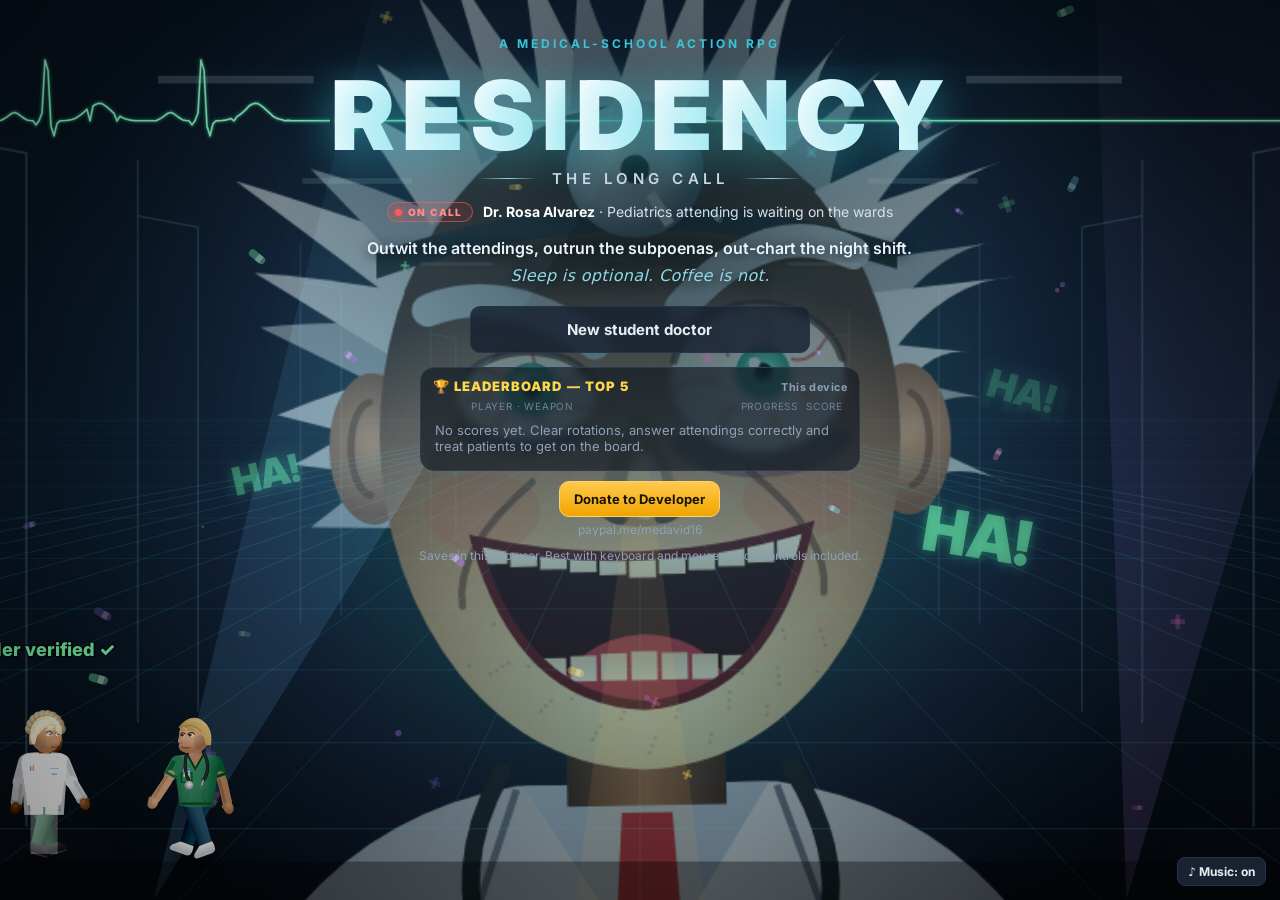
==== commit d7346065: "Reset all saved games and leaderboard scores (one-time wipe) Co-Authored-By: Claude Opus 5.5 <norepl" ====
--- a/index.html
+++ b/index.html
@@ -2243,6 +2243,15 @@
   clear(keys) { const m = this.get(); for (const k of keys) delete m[k]; try { localStorage.setItem(SEENQ_KEY, JSON.stringify(m)); } catch (e) {} },
 };
 
+// ---------- one-time wipe requested by the developer: clears every saved slot and local score ----------
+const RESET_EPOCH = '1';
+try {
+  if (localStorage.getItem('residency_reset_epoch') !== RESET_EPOCH) {
+    for (const k of [SLOTS_KEY, BOARD_KEY, SEENQ_KEY, 'residency_save_v1']) localStorage.removeItem(k);
+    localStorage.setItem('residency_reset_epoch', RESET_EPOCH);
+  }
+} catch (e) { /* storage unavailable */ }
+
 // ===================== RESIDENCY — ENGINE =====================
 'use strict';
 
